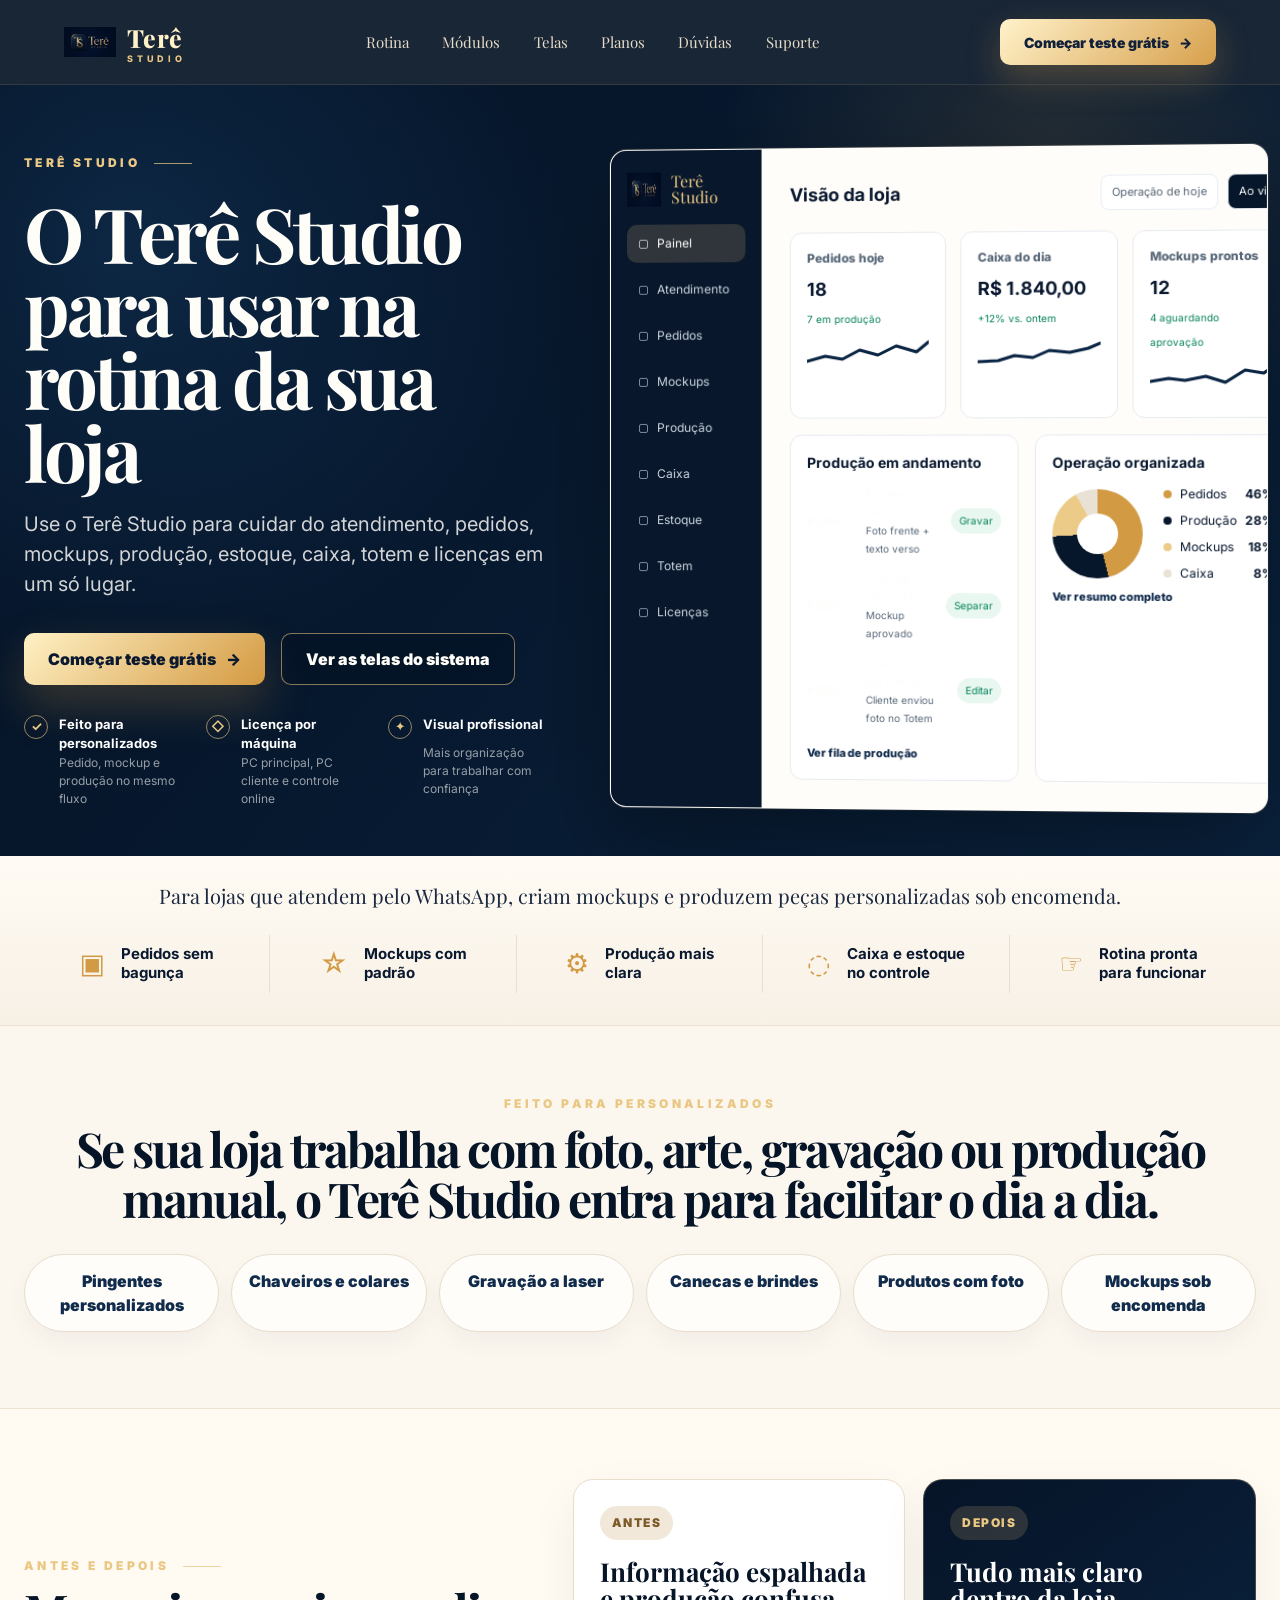
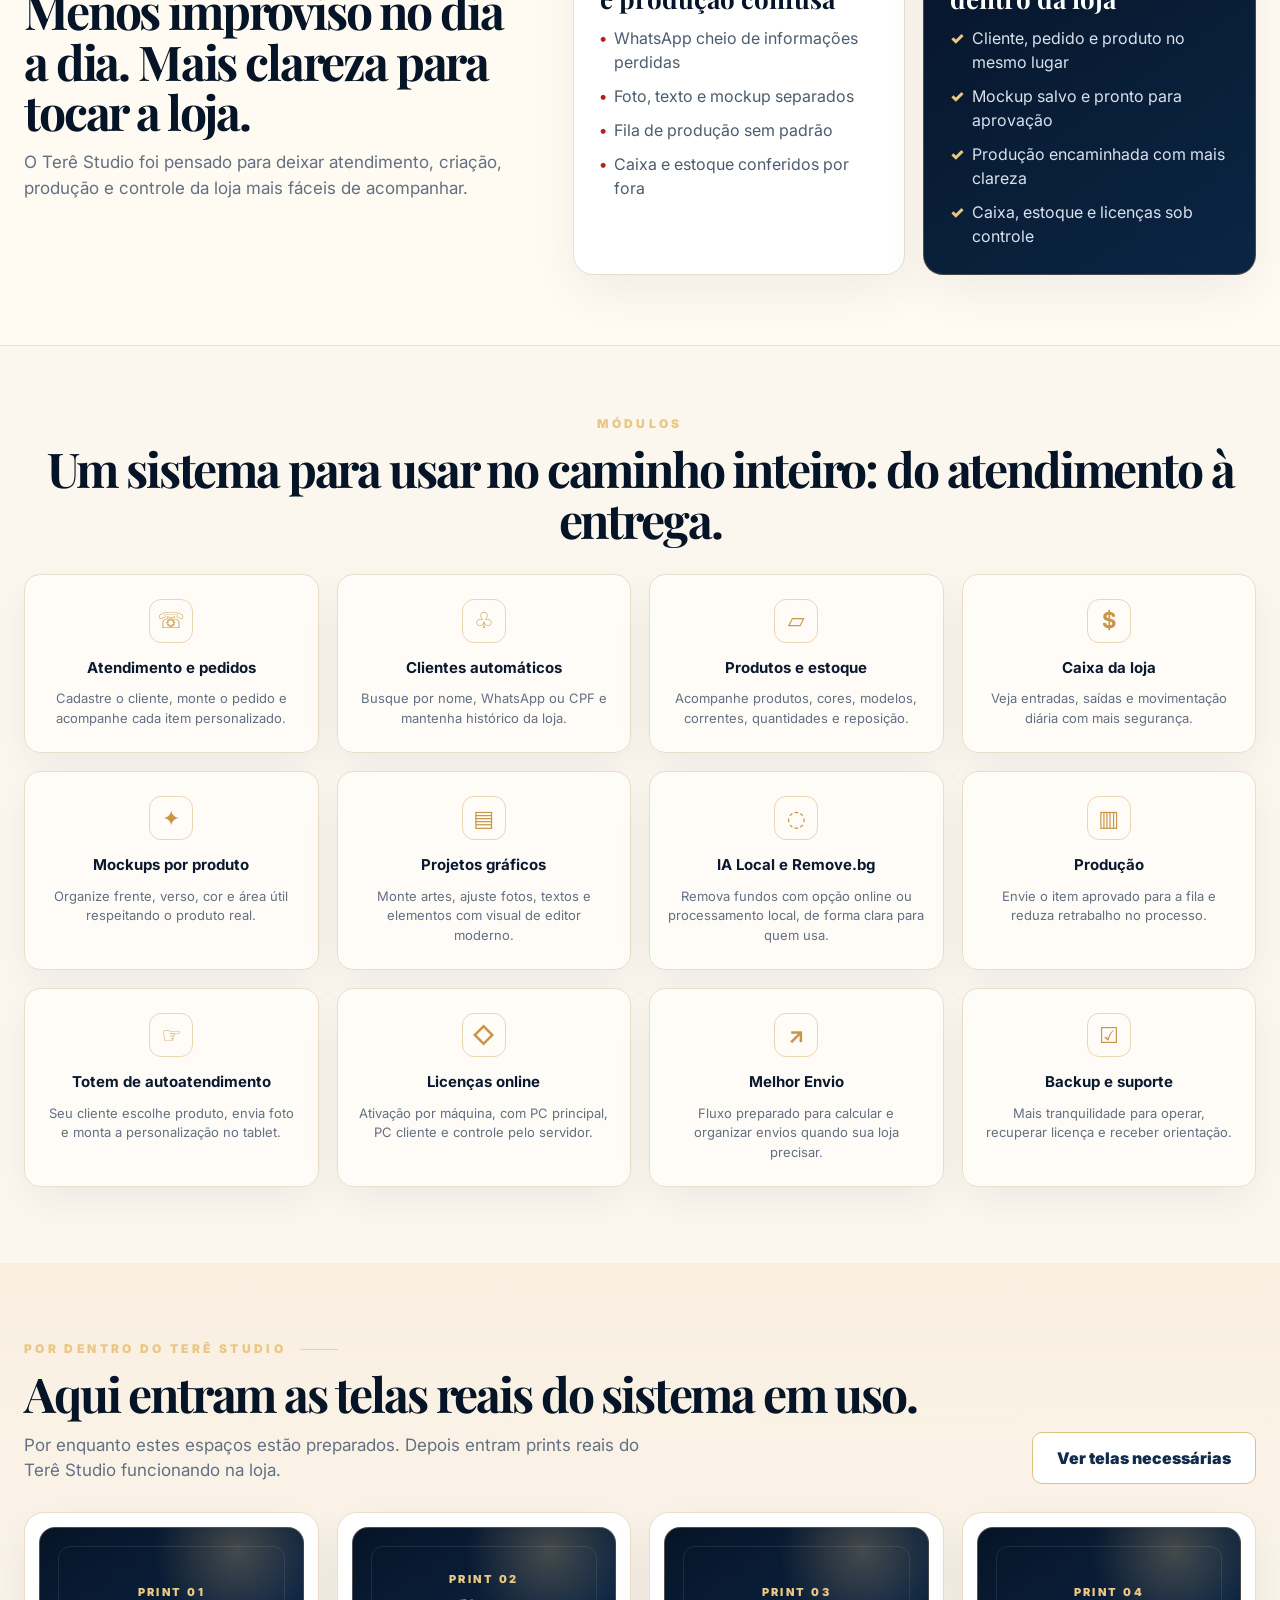
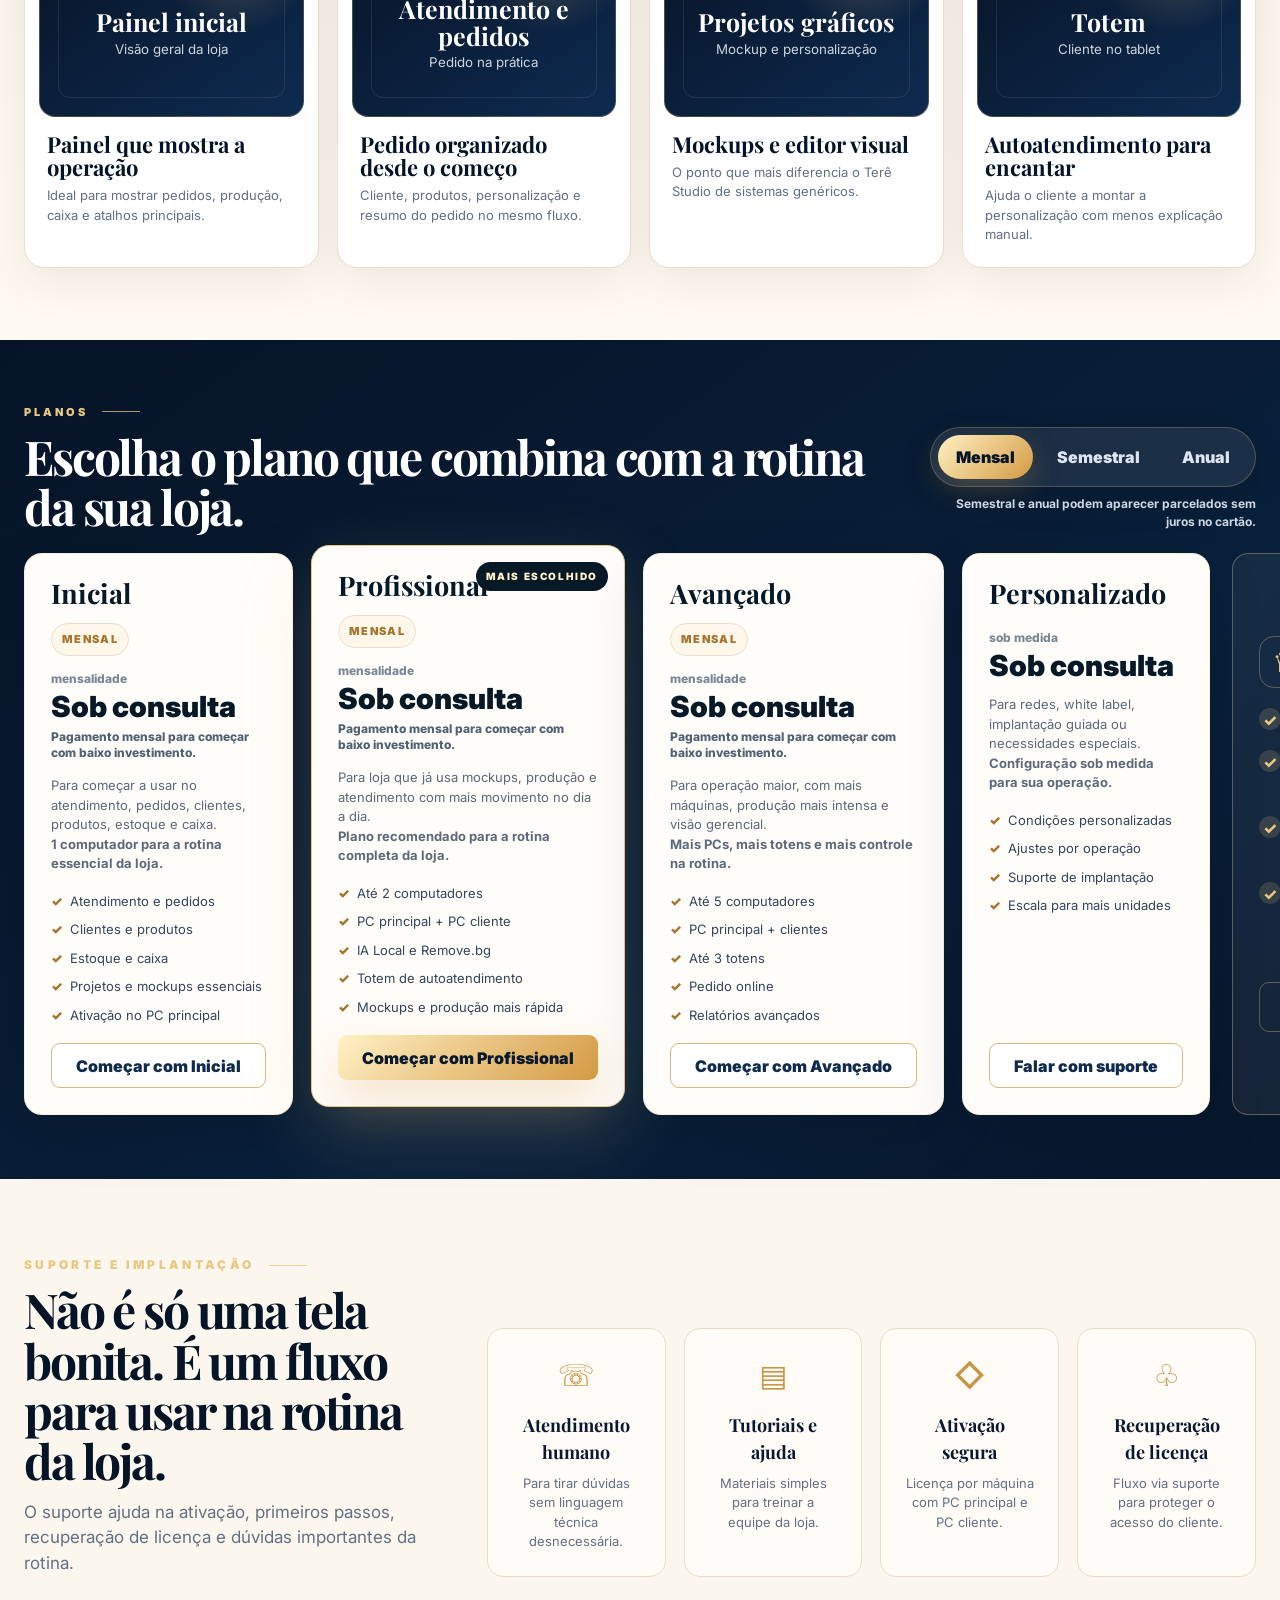
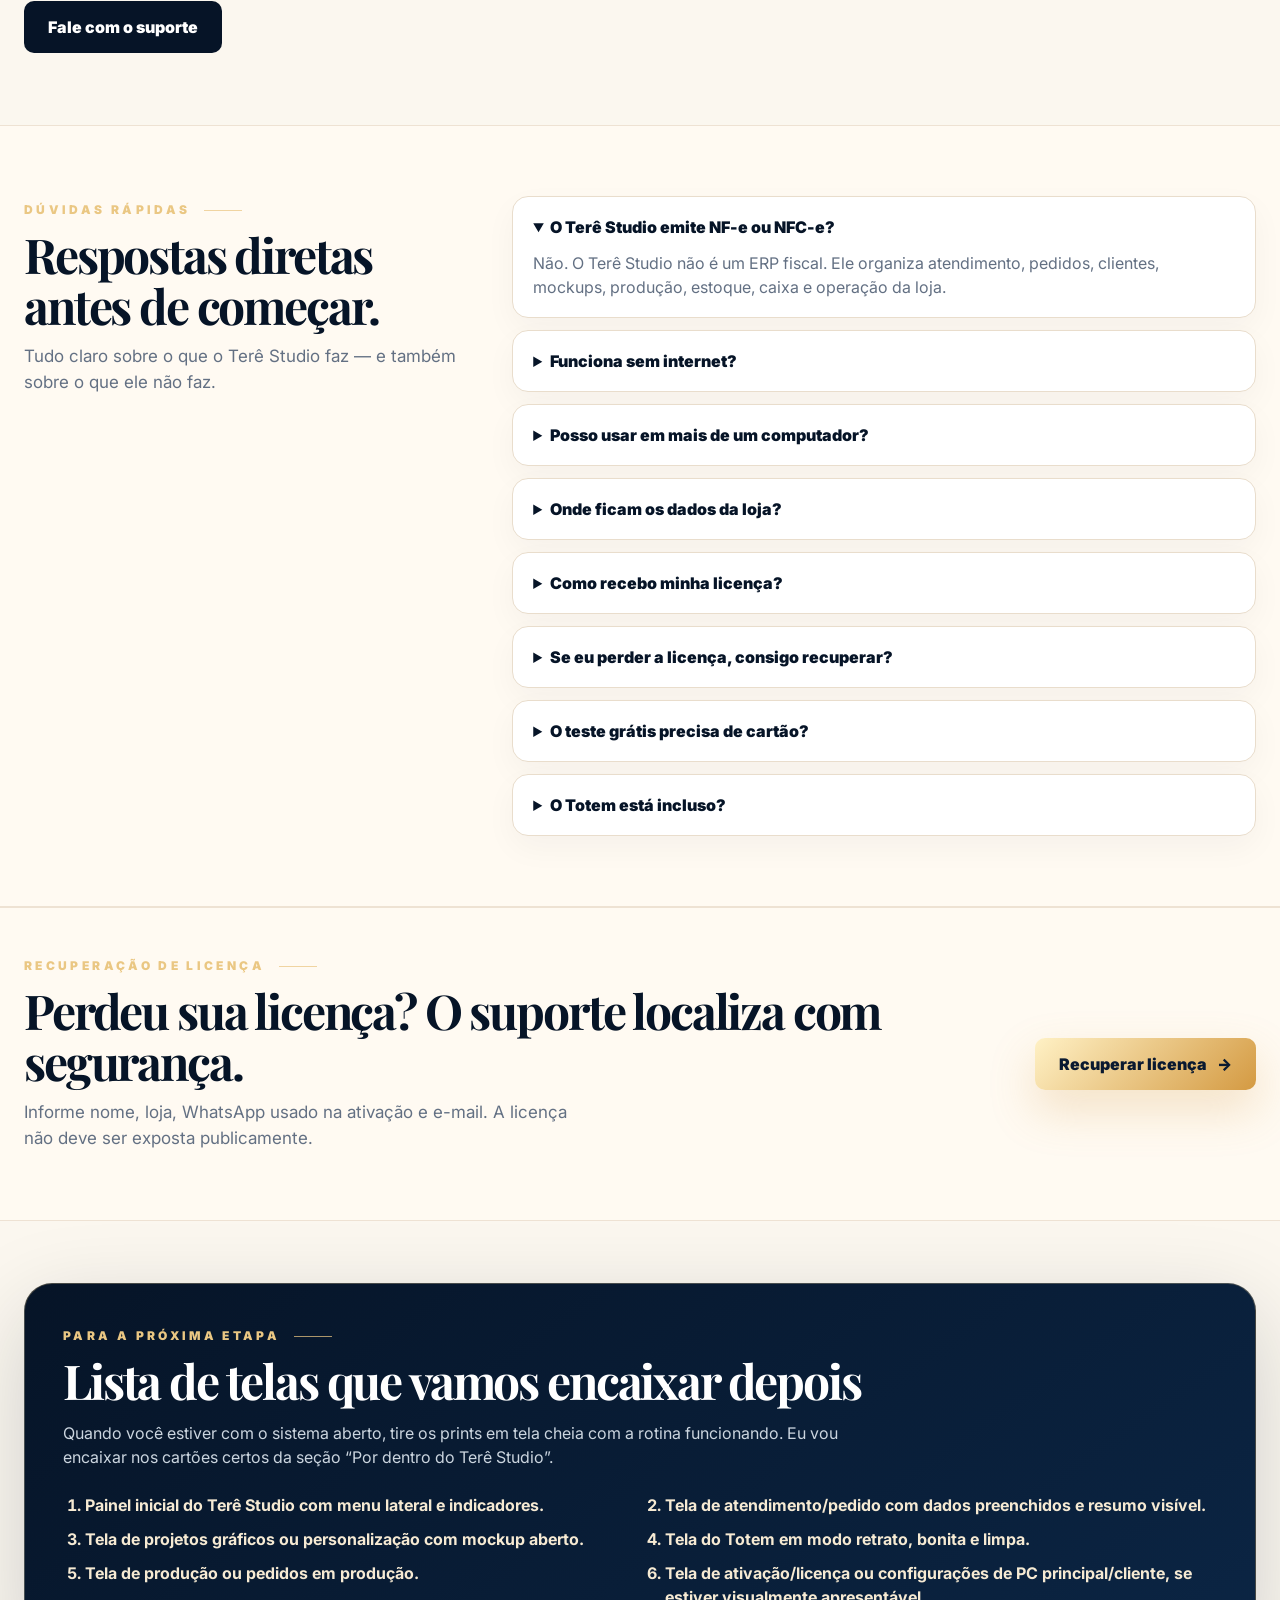
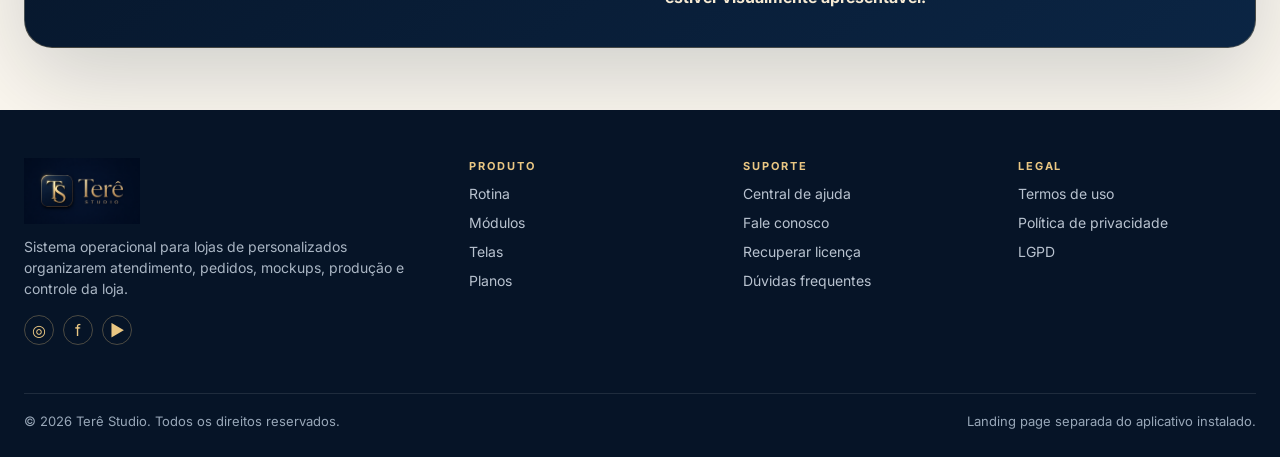
==== index.html @ 7fce5056 "a" ====
<!doctype html>
<html lang="pt-BR">
<head>
  <meta charset="utf-8" />
  <meta name="viewport" content="width=device-width, initial-scale=1" />
  <title>Terê Studio · Sistema para usar na rotina da sua loja de personalizados</title>
  <meta name="description" content="Use o Terê Studio para organizar atendimento, pedidos, clientes, mockups, produção, estoque, caixa, totem e licenças na sua loja de personalizados." />
  <meta property="og:title" content="Terê Studio · Sistema para lojas de personalizados" />
  <meta property="og:description" content="Uma rotina mais organizada para sua loja de personalizados: atendimento, pedidos, mockups, produção, caixa, estoque, totem e licenças online." />
  <meta property="og:type" content="website" />
  <meta property="og:image" content="assets/img/tere-studio-logo.png" />
  <meta name="theme-color" content="#061427" />
  <link rel="preconnect" href="https://fonts.googleapis.com">
  <link rel="preconnect" href="https://fonts.gstatic.com" crossorigin>
  <link href="https://fonts.googleapis.com/css2?family=Inter:wght@400;500;600;700;800;900&family=Playfair+Display:ital,wght@0,600;0,700;0,800;1,600;1,700&display=swap" rel="stylesheet">
  <link rel="stylesheet" href="assets/css/styles.css" />
</head>
<body>
  <header class="site-header" id="topo">
    <a class="brand" href="#topo" aria-label="Terê Studio">
      <img src="assets/img/tere-studio-logo.png" alt="Terê Studio" />
      <span>Terê <small>Studio</small></span>
    </a>
    <button class="menu-toggle" type="button" aria-label="Abrir menu" aria-expanded="false">☰</button>
    <nav class="nav" aria-label="Navegação principal">
      <a href="#beneficios">Rotina</a>
      <a href="#modulos">Módulos</a>
      <a href="#por-dentro">Telas</a>
      <a href="#planos">Planos</a>
      <a href="#faq">Dúvidas</a>
      <a href="#suporte">Suporte</a>
    </nav>
    <a class="header-cta" href="#planos"><span data-config="primaryCta">Começar teste grátis</span> <span>→</span></a>
  </header>

  <main>
    <section class="hero">
      <div class="section-shell hero-grid">
        <div class="hero-copy">
          <span class="eyebrow">Terê Studio</span>
          <h1><span data-config="headline">O Terê Studio para usar na rotina da sua loja</span></h1>
          <p data-config="subheadline">Use o Terê Studio para cuidar do atendimento, pedidos, mockups, produção, estoque, caixa, totem e licenças em um só lugar.</p>
          <div class="hero-actions">
            <a class="btn btn-gold" href="#planos"><span data-config="primaryCta">Começar teste grátis</span> <span>→</span></a>
            <a class="btn btn-outline" href="#por-dentro" data-config="secondaryCta">Ver as telas do sistema</a>
          </div>
          <div class="hero-trust">
            <span><b>✓</b><strong>Feito para personalizados</strong><small>Pedido, mockup e produção no mesmo fluxo</small></span>
            <span><b>◇</b><strong>Licença por máquina</strong><small>PC principal, PC cliente e controle online</small></span>
            <span><b>✦</b><strong>Visual profissional</strong><small>Mais organização para trabalhar com confiança</small></span>
          </div>
        </div>

        <div class="dashboard-card" aria-label="Prévia visual do Terê Studio">
          <aside class="dash-sidebar">
            <div class="dash-logo"><img src="assets/img/tere-studio-logo.png" alt="" /><span>Terê<br>Studio</span></div>
            <a class="active">Painel</a>
            <a>Atendimento</a>
            <a>Pedidos</a>
            <a>Mockups</a>
            <a>Produção</a>
            <a>Caixa</a>
            <a>Estoque</a>
            <a>Totem</a>
            <a>Licenças</a>
          </aside>
          <div class="dash-main">
            <div class="dash-top">
              <strong>Visão da loja</strong>
              <div><span>Operação de hoje</span><button>Ao vivo</button></div>
            </div>
            <div class="kpi-grid">
              <article><small>Pedidos hoje</small><b>18</b><span>7 em produção</span><svg viewBox="0 0 120 32"><polyline points="0,24 18,19 35,22 52,13 70,18 88,9 108,15 120,5"/></svg></article>
              <article><small>Caixa do dia</small><b>R$ 1.840,00</b><span>+12% vs. ontem</span><svg viewBox="0 0 120 32"><polyline points="0,25 20,24 36,19 54,21 70,14 90,16 108,12 120,7"/></svg></article>
              <article><small>Mockups prontos</small><b>12</b><span>4 aguardando aprovação</span><svg viewBox="0 0 120 32"><polyline points="0,21 18,18 34,20 54,16 73,22 92,10 110,13 120,6"/></svg></article>
            </div>
            <div class="dash-bottom">
              <article class="agenda-card">
                <h3>Produção em andamento</h3>
                <p><strong>#284</strong><span>Pingente redondo<br><small>Foto frente + texto verso</small></span><em>Gravar</em></p>
                <p><strong>#285</strong><span>Chaveiro retangular<br><small>Mockup aprovado</small></span><em>Separar</em></p>
                <p><strong>#286</strong><span>Colar personalizado<br><small>Cliente enviou foto no Totem</small></span><em>Editar</em></p>
                <a>Ver fila de produção</a>
              </article>
              <article class="finance-card">
                <h3>Operação organizada</h3>
                <div class="donut-wrap">
                  <div class="donut"></div>
                  <ul>
                    <li><i></i>Pedidos <b>46%</b></li>
                    <li><i></i>Produção <b>28%</b></li>
                    <li><i></i>Mockups <b>18%</b></li>
                    <li><i></i>Caixa <b>8%</b></li>
                  </ul>
                </div>
                <a>Ver resumo completo</a>
              </article>
            </div>
          </div>
        </div>
      </div>
    </section>

    <section id="beneficios" class="trust-strip">
      <div class="section-shell">
        <p>Para lojas que atendem pelo WhatsApp, criam mockups e produzem peças personalizadas sob encomenda.</p>
        <div class="trust-icons">
          <span>▣ <strong>Pedidos sem<br>bagunça</strong></span>
          <span>☆ <strong>Mockups com<br>padrão</strong></span>
          <span>⚙ <strong>Produção mais<br>clara</strong></span>
          <span>◌ <strong>Caixa e estoque<br>no controle</strong></span>
          <span>☞ <strong>Rotina pronta<br>para funcionar</strong></span>
        </div>
      </div>
    </section>

    <section class="section-shell who-section">
      <div class="section-title center">
        <span class="eyebrow">Feito para personalizados</span>
        <h2>Se sua loja trabalha com foto, arte, gravação ou produção manual, o Terê Studio entra para facilitar o dia a dia.</h2>
      </div>
      <div class="who-grid">
        <article>Pingentes personalizados</article>
        <article>Chaveiros e colares</article>
        <article>Gravação a laser</article>
        <article>Canecas e brindes</article>
        <article>Produtos com foto</article>
        <article>Mockups sob encomenda</article>
      </div>
    </section>

    <section class="before-after">
      <div class="section-shell before-after-grid">
        <div class="section-title">
          <span class="eyebrow">Antes e depois</span>
          <h2>Menos improviso no dia a dia. Mais clareza para tocar a loja.</h2>
          <p>O Terê Studio foi pensado para deixar atendimento, criação, produção e controle da loja mais fáceis de acompanhar.</p>
        </div>
        <div class="compare-cards">
          <article>
            <span>Antes</span>
            <h3>Informação espalhada e produção confusa</h3>
            <ul>
              <li>WhatsApp cheio de informações perdidas</li>
              <li>Foto, texto e mockup separados</li>
              <li>Fila de produção sem padrão</li>
              <li>Caixa e estoque conferidos por fora</li>
            </ul>
          </article>
          <article class="after-card">
            <span>Depois</span>
            <h3>Tudo mais claro dentro da loja</h3>
            <ul>
              <li>Cliente, pedido e produto no mesmo lugar</li>
              <li>Mockup salvo e pronto para aprovação</li>
              <li>Produção encaminhada com mais clareza</li>
              <li>Caixa, estoque e licenças sob controle</li>
            </ul>
          </article>
        </div>
      </div>
    </section>

    <section id="modulos" class="section-shell modules-section">
      <div class="section-title center">
        <span class="eyebrow">Módulos</span>
        <h2>Um sistema para usar no caminho inteiro: do atendimento à entrega.</h2>
      </div>
      <div class="module-grid premium-grid">
        <article><b>☏</b><h3>Atendimento e pedidos</h3><p>Cadastre o cliente, monte o pedido e acompanhe cada item personalizado.</p></article>
        <article><b>♧</b><h3>Clientes automáticos</h3><p>Busque por nome, WhatsApp ou CPF e mantenha histórico da loja.</p></article>
        <article><b>▱</b><h3>Produtos e estoque</h3><p>Acompanhe produtos, cores, modelos, correntes, quantidades e reposição.</p></article>
        <article><b>$</b><h3>Caixa da loja</h3><p>Veja entradas, saídas e movimentação diária com mais segurança.</p></article>
        <article><b>✦</b><h3>Mockups por produto</h3><p>Organize frente, verso, cor e área útil respeitando o produto real.</p></article>
        <article><b>▤</b><h3>Projetos gráficos</h3><p>Monte artes, ajuste fotos, textos e elementos com visual de editor moderno.</p></article>
        <article><b>◌</b><h3>IA Local e Remove.bg</h3><p>Remova fundos com opção online ou processamento local, de forma clara para quem usa.</p></article>
        <article><b>▥</b><h3>Produção</h3><p>Envie o item aprovado para a fila e reduza retrabalho no processo.</p></article>
        <article><b>☞</b><h3>Totem de autoatendimento</h3><p>Seu cliente escolhe produto, envia foto e monta a personalização no tablet.</p></article>
        <article><b>◇</b><h3>Licenças online</h3><p>Ativação por máquina, com PC principal, PC cliente e controle pelo servidor.</p></article>
        <article><b>↗</b><h3>Melhor Envio</h3><p>Fluxo preparado para calcular e organizar envios quando sua loja precisar.</p></article>
        <article><b>☑</b><h3>Backup e suporte</h3><p>Mais tranquilidade para operar, recuperar licença e receber orientação.</p></article>
      </div>
    </section>

    <section id="por-dentro" class="inside-section">
      <div class="section-shell">
        <div class="inside-head">
          <div class="section-title">
            <span class="eyebrow">Por dentro do Terê Studio</span>
            <h2>Aqui entram as telas reais do sistema em uso.</h2>
            <p>Por enquanto estes espaços estão preparados. Depois entram prints reais do Terê Studio funcionando na loja.</p>
          </div>
          <a class="btn btn-outline dark" href="#lista-prints">Ver telas necessárias</a>
        </div>
        <div class="screen-grid">
          <article class="screen-card" data-screen-slot="painel">
            <div class="screen-placeholder"><span>Print 01</span><strong>Painel inicial</strong><small>Visão geral da loja</small></div>
            <h3>Painel que mostra a operação</h3>
            <p>Ideal para mostrar pedidos, produção, caixa e atalhos principais.</p>
          </article>
          <article class="screen-card" data-screen-slot="pedidos">
            <div class="screen-placeholder"><span>Print 02</span><strong>Atendimento e pedidos</strong><small>Pedido na prática</small></div>
            <h3>Pedido organizado desde o começo</h3>
            <p>Cliente, produtos, personalização e resumo do pedido no mesmo fluxo.</p>
          </article>
          <article class="screen-card" data-screen-slot="projetos">
            <div class="screen-placeholder"><span>Print 03</span><strong>Projetos gráficos</strong><small>Mockup e personalização</small></div>
            <h3>Mockups e editor visual</h3>
            <p>O ponto que mais diferencia o Terê Studio de sistemas genéricos.</p>
          </article>
          <article class="screen-card" data-screen-slot="totem">
            <div class="screen-placeholder"><span>Print 04</span><strong>Totem</strong><small>Cliente no tablet</small></div>
            <h3>Autoatendimento para encantar</h3>
            <p>Ajuda o cliente a montar a personalização com menos explicação manual.</p>
          </article>
        </div>
      </div>
    </section>

    <section id="planos" class="plans-band">
      <div class="section-shell">
        <div class="plans-head">
          <div>
            <span class="eyebrow">Planos</span>
            <h2>Escolha o plano que combina com a rotina da sua loja.</h2>
          </div>
          <div class="billing-toggle-wrap">
            <div class="billing-toggle" role="tablist" aria-label="Escolha o período do plano">
              <button class="is-active" type="button" data-cycle-toggle="mensal" aria-selected="true">Mensal</button>
              <button type="button" data-cycle-toggle="semestral" aria-selected="false">Semestral</button>
              <button type="button" data-cycle-toggle="anual" aria-selected="false">Anual</button>
            </div>
            <small>Semestral e anual podem aparecer parcelados sem juros no cartão.</small>
          </div>
        </div>
        <div class="plans-layout">
          <div id="plansGrid" class="plans-grid" aria-live="polite"></div>
          <aside class="plan-assurance">
            <div class="crown">♛</div>
            <ul>
              <li>Pagamento seguro</li>
              <li>Ativação da licença pelo servidor</li>
              <li>Planos editáveis fora do instalador</li>
              <li>Suporte humano para começar a usar do jeito certo</li>
            </ul>
            <a class="assurance-link" href="recuperar-licenca.html">Recuperar licença</a>
          </aside>
        </div>
      </div>
    </section>

    <section id="checkout" class="section-shell checkout-section" hidden>
      <div class="checkout-premium">
        <aside class="checkout-summary-card">
          <span class="eyebrow">Resumo do plano</span>
          <h2 id="checkoutSummaryTitle">Plano selecionado</h2>
          <p id="checkoutSummaryText">Confira o plano antes de seguir para a ativação.</p>
          <div class="checkout-total-box">
            <small>Plano selecionado</small>
            <strong id="checkoutSummaryPrice">—</strong>
            <span id="checkoutSummaryCycle">—</span>
          </div>
          <div id="checkoutSummaryFeatures" class="checkout-feature-list"></div>
          <div class="checkout-seal-row">
            <span>Pagamento seguro</span>
            <strong>Mercado Pago</strong>
          </div>
          <p class="checkout-note">Depois da confirmação, você volta para a página de ativação e a licença aparece somente uma vez.</p>
        </aside>

        <form id="checkoutForm" class="checkout-form checkout-inline-form">
          <input type="hidden" name="planId" />
          <input type="hidden" name="cycleId" />
          <div class="checkout-form-head">
            <span class="eyebrow">Dados para ativação</span>
            <h2>Ativar plano</h2>
            <p id="checkoutPlanInfo">Preencha os dados para preparar a ativação com segurança.</p>
          </div>
          <div class="form-grid two">
            <label>Nome do responsável<input name="nome" required minlength="3" autocomplete="name" placeholder="Ex.: Denis Araújo" /></label>
            <label>Nome da loja<input name="loja" required minlength="2" autocomplete="organization" placeholder="Ex.: Terê Personalizados" /></label>
          </div>
          <div class="form-grid two">
            <label>WhatsApp com DDD<input name="whatsapp" required inputmode="tel" autocomplete="tel" placeholder="Ex.: 35 99999-9999" /></label>
            <label>E-mail<input name="email" required type="email" autocomplete="email" placeholder="Ex.: contato@sualoja.com" /></label>
          </div>
          <label>CPF opcional<input name="cpf" inputmode="numeric" autocomplete="off" placeholder="Opcional" /></label>
          <button class="btn btn-gold full" type="submit">Continuar com segurança</button>
          <p class="form-message" id="checkoutMessage"></p>
        </form>
      </div>
    </section>

    <section id="suporte" class="section-shell testimonial-band">
      <div class="testimonial-copy">
        <span class="eyebrow">Suporte e implantação</span>
        <h2>Não é só uma tela bonita. É um fluxo para usar na rotina da loja.</h2>
        <p>O suporte ajuda na ativação, primeiros passos, recuperação de licença e dúvidas importantes da rotina.</p>
        <a class="btn btn-navy" data-support-link href="#">Fale com o suporte</a>
      </div>
      <div class="support-cards">
        <article><b>☏</b><h3>Atendimento humano</h3><p>Para tirar dúvidas sem linguagem técnica desnecessária.</p></article>
        <article><b>▤</b><h3>Tutoriais e ajuda</h3><p>Materiais simples para treinar a equipe da loja.</p></article>
        <article><b>◇</b><h3>Ativação segura</h3><p>Licença por máquina com PC principal e PC cliente.</p></article>
        <article><b>♧</b><h3>Recuperação de licença</h3><p>Fluxo via suporte para proteger o acesso do cliente.</p></article>
      </div>
    </section>

    <section id="faq" class="faq-section">
      <div class="section-shell faq-grid">
        <div class="section-title">
          <span class="eyebrow">Dúvidas rápidas</span>
          <h2>Respostas diretas antes de começar.</h2>
          <p>Tudo claro sobre o que o Terê Studio faz — e também sobre o que ele não faz.</p>
        </div>
        <div class="faq-list">
          <details open><summary>O Terê Studio emite NF-e ou NFC-e?</summary><p>Não. O Terê Studio não é um ERP fiscal. Ele organiza atendimento, pedidos, clientes, mockups, produção, estoque, caixa e operação da loja.</p></details>
          <details><summary>Funciona sem internet?</summary><p>O sistema instalado foi pensado para continuar operando localmente quando possível. A internet é importante para ativação, validação de licença, pagamento e serviços online.</p></details>
          <details><summary>Posso usar em mais de um computador?</summary><p>Sim, conforme o plano escolhido. O primeiro computador ativado vira o PC principal. PCs clientes precisam respeitar o limite do plano e o vínculo com o PC principal.</p></details>
          <details><summary>Onde ficam os dados da loja?</summary><p>O app instalado não depende da landing page. A operação da loja fica no ambiente do sistema instalado, e a landing serve para apresentar planos, suporte, pagamento e ativação.</p></details>
          <details><summary>Como recebo minha licença?</summary><p>Depois da confirmação, a página de ativação exibe a licença uma única vez por segurança. Guarde o código em local seguro.</p></details>
          <details><summary>Se eu perder a licença, consigo recuperar?</summary><p>Sim. A recuperação é feita pelo suporte oficial, conferindo dados da ativação para proteger o acesso.</p></details>
          <details><summary>O teste grátis precisa de cartão?</summary><p>Essa regra pode ser ajustada conforme a estratégia do Terê Studio. A página já deixa o fluxo preparado para teste grátis, plano ativo e suporte.</p></details>
          <details><summary>O Totem está incluso?</summary><p>O Totem entra conforme o plano e a versão liberada. Ele foi pensado para atendimento em tablet, com fluxo simples para o cliente final.</p></details>
        </div>
      </div>
    </section>

    <section class="license-recovery">
      <div class="section-shell recovery-grid">
        <div>
          <span class="eyebrow">Recuperação de licença</span>
          <h2>Perdeu sua licença? O suporte localiza com segurança.</h2>
          <p>Informe nome, loja, WhatsApp usado na ativação e e-mail. A licença não deve ser exposta publicamente.</p>
        </div>
        <a class="btn btn-gold" href="recuperar-licenca.html">Recuperar licença <span>→</span></a>
      </div>
    </section>

    <section id="lista-prints" class="print-list-section">
      <div class="section-shell print-list-card">
        <span class="eyebrow">Para a próxima etapa</span>
        <h2>Lista de telas que vamos encaixar depois</h2>
        <p>Quando você estiver com o sistema aberto, tire os prints em tela cheia com a rotina funcionando. Eu vou encaixar nos cartões certos da seção “Por dentro do Terê Studio”.</p>
        <ol>
          <li>Painel inicial do Terê Studio com menu lateral e indicadores.</li>
          <li>Tela de atendimento/pedido com dados preenchidos e resumo visível.</li>
          <li>Tela de projetos gráficos ou personalização com mockup aberto.</li>
          <li>Tela do Totem em modo retrato, bonita e limpa.</li>
          <li>Tela de produção ou pedidos em produção.</li>
          <li>Tela de ativação/licença ou configurações de PC principal/cliente, se estiver visualmente apresentável.</li>
        </ol>
      </div>
    </section>
  </main>

  <footer class="site-footer">
    <div class="section-shell footer-grid clean-footer">
      <div class="footer-brand">
        <img src="assets/img/tere-studio-logo.png" alt="Terê Studio" />
        <p>Sistema operacional para lojas de personalizados organizarem atendimento, pedidos, mockups, produção e controle da loja.</p>
        <div class="social-row"><span>◎</span><span>f</span><span>▶</span></div>
      </div>
      <nav>
        <strong>Produto</strong>
        <a href="#beneficios">Rotina</a>
        <a href="#modulos">Módulos</a>
        <a href="#por-dentro">Telas</a>
        <a href="#planos">Planos</a>
      </nav>
      <nav>
        <strong>Suporte</strong>
        <a href="ajuda.html">Central de ajuda</a>
        <a data-support-link href="#">Fale conosco</a>
        <a href="recuperar-licenca.html">Recuperar licença</a>
        <a href="#faq">Dúvidas frequentes</a>
      </nav>
      <nav>
        <strong>Legal</strong>
        <a href="termos.html">Termos de uso</a>
        <a href="privacidade.html">Política de privacidade</a>
        <a href="privacidade.html#lgpd">LGPD</a>
      </nav>
    </div>
    <div class="footer-bottom section-shell">
      <span>© 2026 Terê Studio. Todos os direitos reservados.</span>
      <span>Landing page separada do aplicativo instalado.</span>
    </div>
  </footer>

  <script src="assets/js/main.js" type="module"></script>
</body>
</html>
---- assets/css/styles.css ----
:root{
  --navy:#061427;
  --navy-2:#071b33;
  --navy-3:#0c2a4d;
  --paper:#fbf7ef;
  --paper-2:#f4ecdf;
  --white:#fffdfa;
  --ink:#071827;
  --muted:#637083;
  --gold:#c89646;
  --gold-2:#eac783;
  --gold-3:#fff1c8;
  --line:#e9ddcc;
  --line-dark:rgba(234,199,131,.24);
  --ok:#07835d;
  --danger:#b42318;
  --shadow:0 28px 90px rgba(6,20,39,.18);
  --radius:24px;
}
*{box-sizing:border-box}
html{scroll-behavior:smooth;overflow-x:hidden}
body{margin:0;overflow-x:hidden;background:var(--paper);color:var(--ink);font-family:Inter,system-ui,-apple-system,BlinkMacSystemFont,"Segoe UI",sans-serif;line-height:1.5;-webkit-font-smoothing:antialiased;text-rendering:optimizeLegibility}
a{color:inherit;text-decoration:none}
img{max-width:100%;display:block}
button,input{font:inherit}.section-shell{width:min(1240px,calc(100% - 48px));margin-inline:auto}.site-header{position:sticky;top:0;z-index:30;display:grid;grid-template-columns:auto 1fr auto;align-items:center;gap:28px;padding:16px clamp(22px,5vw,72px);background:rgba(6,20,39,.92);border-bottom:1px solid rgba(234,199,131,.12);backdrop-filter:blur(22px)}
.brand{display:flex;align-items:center;gap:11px;color:var(--gold-3);font-family:"Playfair Display",Georgia,serif;font-weight:800;font-size:25px;letter-spacing:.01em}.brand img{width:52px;height:52px;object-fit:contain}.brand small{display:block;color:var(--gold-2);font-family:Inter,sans-serif;font-size:9px;text-transform:uppercase;letter-spacing:.42em;margin-top:-5px}.nav{display:flex;justify-content:center;align-items:center;gap:clamp(16px,2.6vw,34px);color:#f6ead3;font-family:"Playfair Display",Georgia,serif;font-size:15px}.nav a{opacity:.92;transition:.18s ease}.nav a:hover{color:var(--gold-2);opacity:1}.header-cta{justify-self:end;display:inline-flex;align-items:center;gap:10px;min-height:46px;padding:0 24px;border-radius:10px;background:linear-gradient(135deg,#fff2ca,#d7a04c);color:#11213a;font-weight:900;font-size:14px;box-shadow:0 14px 34px rgba(216,160,76,.28)}.menu-toggle{display:none;background:transparent;border:1px solid rgba(234,199,131,.24);color:white;border-radius:10px;width:44px;height:40px}
.hero{background:radial-gradient(circle at 82% 10%,rgba(210,157,72,.14),transparent 26%),radial-gradient(circle at 10% 20%,rgba(27,75,122,.34),transparent 34%),linear-gradient(130deg,#051224 0%,#071a31 55%,#09213d 100%);color:white;position:relative;overflow:hidden}.hero:before{content:"";position:absolute;inset:0;background:linear-gradient(115deg,rgba(255,255,255,.035) 0 1px,transparent 1px 18px);opacity:.36;pointer-events:none}.hero-grid{position:relative;z-index:1;display:grid;grid-template-columns:minmax(0,.9fr) minmax(500px,1.1fr);gap:58px;align-items:center;min-height:690px;padding:64px 0 48px}.eyebrow{display:inline-flex;align-items:center;gap:14px;color:var(--gold-2);font-size:12px;font-weight:900;letter-spacing:.28em;text-transform:uppercase}.eyebrow:after{content:"";width:38px;height:1px;background:currentColor;opacity:.72}.hero h1,.section-title h2,.plans-head h2,.testimonial-copy h2,.recovery-grid h2,.success-card h1,.print-list-card h2{font-family:"Playfair Display",Georgia,serif;letter-spacing:-.045em}.hero h1{margin:24px 0 20px;font-size:clamp(44px,6vw,76px);line-height:.96;color:#fffdf8;max-width:650px}.hero p{font-size:20px;max-width:560px;color:rgba(255,253,250,.82);margin:0}.hero-actions{display:flex;gap:16px;flex-wrap:wrap;margin-top:34px}.btn{border:0;display:inline-flex;align-items:center;justify-content:center;gap:10px;min-height:52px;padding:0 24px;border-radius:10px;font-weight:900;cursor:pointer;transition:.18s ease;white-space:nowrap}.btn:hover{transform:translateY(-1px)}.btn-gold,.btn-primary{background:linear-gradient(135deg,#fff1c5,#d49a42);color:#0a1930;box-shadow:0 20px 45px rgba(211,154,66,.25)}.btn-outline,.btn-secondary{border:1px solid rgba(234,199,131,.56);background:rgba(3,14,26,.32);color:#fffdf8}.success-card .btn-secondary{background:#fff;color:#102b4c;border:1px solid #d5b985}.btn-outline.dark{color:#102b4c;background:#fff;border-color:#dfc184}.btn-navy{background:var(--navy);color:white}.btn.full{width:100%}.hero-trust{display:grid;grid-template-columns:repeat(3,minmax(0,1fr));gap:18px;margin-top:30px;max-width:680px}.hero-trust span{display:grid;grid-template-columns:26px 1fr;column-gap:9px;align-items:start;color:#fff}.hero-trust b{grid-row:1/3;display:grid;place-items:center;width:24px;height:24px;border-radius:50%;border:1px solid rgba(234,199,131,.62);color:var(--gold-2);font-size:13px}.hero-trust strong{font-size:13px}.hero-trust small{color:rgba(255,255,255,.58);font-size:12px}
.dashboard-card{display:grid;grid-template-columns:150px 1fr;background:#fffdf9;border:1px solid rgba(255,255,255,.3);border-radius:16px;box-shadow:0 32px 90px rgba(0,0,0,.34),0 0 0 1px rgba(234,199,131,.10);min-height:430px;overflow:hidden;transform:perspective(1200px) rotateY(-2deg);transform-origin:left center}.dash-sidebar{background:#08172b;color:#c9d3df;padding:22px 16px;display:grid;gap:8px;align-content:start}.dash-logo{display:flex;align-items:center;gap:10px;margin-bottom:10px;color:var(--gold-2);font-family:"Playfair Display",Georgia,serif;line-height:1}.dash-logo img{width:34px;height:34px}.dash-sidebar a{display:flex;align-items:center;gap:9px;border-radius:10px;padding:10px 12px;font-size:12px;color:#cbd5df}.dash-sidebar a:before{content:"";width:7px;height:7px;border:1px solid currentColor;border-radius:2px;opacity:.6}.dash-sidebar a.active{background:rgba(234,199,131,.17);color:#fff}.dash-main{padding:28px;background:#fffdf9;color:#0a1930}.dash-top{display:flex;justify-content:space-between;align-items:center;margin-bottom:20px}.dash-top strong{font-size:18px}.dash-top div{display:flex;gap:9px;align-items:center}.dash-top span,.dash-top button{border:1px solid #e8edf3;border-radius:8px;padding:8px 10px;background:#fff;font-size:11px;color:#586575}.dash-top button{background:#07172b;color:white}.kpi-grid{display:grid;grid-template-columns:repeat(3,1fr);gap:14px}.kpi-grid article{border:1px solid #e7ebef;border-radius:12px;padding:16px;background:#fff}.kpi-grid small{display:block;color:#596879;font-weight:800;font-size:12px}.kpi-grid b{display:block;font-size:18px;margin:8px 0 2px}.kpi-grid span{font-size:10px;color:#07835d}.kpi-grid svg{width:100%;height:36px;margin-top:6px}.kpi-grid polyline{fill:none;stroke:#0a2443;stroke-width:3;stroke-linecap:round;stroke-linejoin:round}.dash-bottom{display:grid;grid-template-columns:1.25fr 1fr;gap:16px;margin-top:16px}.dash-bottom article{border:1px solid #e7ebef;border-radius:12px;padding:16px;background:#fff}.dash-bottom h3{margin:0 0 12px;font-size:14px}.agenda-card p{display:grid;grid-template-columns:48px 1fr auto;align-items:center;gap:10px;margin:0 0 12px;font-size:12px}.agenda-card small{color:#596879}.agenda-card em{font-style:normal;color:#07835d;background:#e8f7ef;border-radius:999px;padding:5px 8px;font-size:10px}.dash-bottom a{font-size:11px;font-weight:800;color:#102b4c}.donut-wrap{display:grid;grid-template-columns:92px 1fr;gap:16px;align-items:center}.donut{width:88px;height:88px;border-radius:50%;background:conic-gradient(#d29a42 0 46%,#07172b 46% 74%,#eccb89 74% 92%,#e9e1d4 92% 100%);position:relative}.donut:after{content:"";position:absolute;inset:24px;border-radius:50%;background:#fff}.finance-card ul{list-style:none;padding:0;margin:0;display:grid;gap:8px;font-size:12px}.finance-card li{display:flex;align-items:center;gap:8px}.finance-card i{width:8px;height:8px;border-radius:50%;background:#d29a42}.finance-card li:nth-child(2) i{background:#07172b}.finance-card li:nth-child(3) i{background:#eccb89}.finance-card li:nth-child(4) i{background:#e9e1d4}.finance-card b{margin-left:auto}
.trust-strip{background:linear-gradient(180deg,#fffbf4,#f7f0e5);border-bottom:1px solid #eee2d3}.trust-strip .section-shell{padding:25px 0 32px}.trust-strip p{text-align:center;margin:0 0 24px;color:#1a2940;font-family:"Playfair Display",Georgia,serif;font-size:20px}.trust-icons{display:grid;grid-template-columns:repeat(5,1fr);gap:0}.trust-icons span{display:flex;align-items:center;justify-content:center;gap:16px;min-height:58px;border-right:1px solid #eadfce;color:#d29a42;font-size:27px}.trust-icons span:last-child{border-right:0}.trust-icons strong{font-size:15px;color:#0a1930;line-height:1.25}
.who-section,.modules-section{padding:64px 0 76px}.section-title.center{text-align:center}.section-title.center .eyebrow{justify-content:center}.section-title.center .eyebrow:after{display:none}.section-title h2,.plans-head h2,.testimonial-copy h2,.recovery-grid h2,.print-list-card h2{font-size:clamp(32px,4.4vw,48px);line-height:1.05;margin:9px 0 0;color:#061427}.section-title p{font-size:17px;color:#637083;max-width:620px;margin:14px 0 0}.section-title.center p{margin-inline:auto}.who-grid{display:grid;grid-template-columns:repeat(6,1fr);gap:12px;margin-top:30px}.who-grid article{border:1px solid var(--line);background:#fffdf9;border-radius:999px;padding:14px 16px;text-align:center;font-weight:900;color:#102b4c;box-shadow:0 10px 25px rgba(6,20,39,.04)}
.before-after{background:#fffaf2;border-top:1px solid #eee2d3;border-bottom:1px solid #eee2d3}.before-after-grid{display:grid;grid-template-columns:.85fr 1.15fr;gap:44px;align-items:center;padding:70px 0}.compare-cards{display:grid;grid-template-columns:1fr 1fr;gap:18px}.compare-cards article{background:#fff;border:1px solid var(--line);border-radius:20px;padding:26px;box-shadow:0 18px 50px rgba(6,20,39,.06)}.compare-cards span{display:inline-flex;border-radius:999px;padding:8px 12px;background:#f1e8d9;color:#7b5a28;font-weight:900;font-size:12px;text-transform:uppercase;letter-spacing:.12em}.compare-cards h3{font-family:"Playfair Display",Georgia,serif;font-size:26px;line-height:1.05;color:#061427;margin:18px 0 14px}.compare-cards ul{list-style:none;margin:0;padding:0;display:grid;gap:10px;color:#4d5c6e}.compare-cards li{display:flex;gap:8px}.compare-cards li:before{content:"•";color:#b42318;font-weight:900}.after-card{background:linear-gradient(145deg,#061427,#0b2544)!important;color:white;border-color:rgba(234,199,131,.28)!important}.after-card h3{color:white}.after-card span{background:rgba(234,199,131,.16);color:var(--gold-2)}.after-card ul{color:#d8e1ed}.after-card li:before{content:"✓";color:var(--gold-2)}
.premium-grid{display:grid;grid-template-columns:repeat(4,1fr);gap:18px;margin-top:30px}.module-grid article{background:rgba(255,253,249,.9);border:1px solid var(--line);border-radius:16px;padding:24px 18px;text-align:center;box-shadow:0 14px 38px rgba(6,20,39,.05)}.module-grid b{display:inline-grid;place-items:center;width:44px;height:44px;border:1px solid rgba(200,150,70,.38);border-radius:12px;color:var(--gold);font-size:22px;margin-bottom:14px}.module-grid h3{margin:0;color:#0a1930;font-size:15px}.module-grid p{font-size:13px;color:#637083;margin:10px 0 0}.inside-section{background:linear-gradient(180deg,#f8efe1,#fffaf2);padding:72px 0}.inside-head{display:grid;grid-template-columns:1fr auto;gap:24px;align-items:end;margin-bottom:28px}.screen-grid{display:grid;grid-template-columns:repeat(4,1fr);gap:18px}.screen-card{background:#fff;border:1px solid var(--line);border-radius:20px;padding:14px;box-shadow:0 16px 45px rgba(6,20,39,.07)}.screen-placeholder{min-height:190px;border-radius:16px;background:radial-gradient(circle at 75% 12%,rgba(234,199,131,.26),transparent 32%),linear-gradient(145deg,#071427,#0d2b4f);color:white;display:grid;place-content:center;text-align:center;padding:22px;border:1px solid rgba(234,199,131,.28);position:relative;overflow:hidden}.screen-placeholder:before{content:"";position:absolute;inset:18px;border:1px solid rgba(255,255,255,.09);border-radius:12px}.screen-placeholder span{color:var(--gold-2);font-size:11px;font-weight:900;letter-spacing:.22em;text-transform:uppercase}.screen-placeholder strong{font-family:"Playfair Display",Georgia,serif;font-size:25px;line-height:1.05;margin:9px 0 4px}.screen-placeholder small{color:#cbd5df}.screen-card h3{font-family:"Playfair Display",Georgia,serif;font-size:22px;line-height:1.05;margin:16px 8px 7px;color:#061427}.screen-card p{font-size:13px;color:#637083;margin:0 8px 8px}
.plans-band{background:linear-gradient(145deg,#061427,#08203b 65%,#07172c);color:white;padding:58px 0 64px}.plans-head{display:flex;align-items:end;justify-content:space-between;gap:22px;margin-bottom:22px}.plans-head h2{color:white}.plans-head .eyebrow{font-size:11px}.cycle-preview{display:flex;align-items:center;gap:8px;background:rgba(255,255,255,.08);border:1px solid rgba(234,199,131,.22);padding:7px;border-radius:999px}.cycle-preview span{padding:8px 18px;border-radius:999px;color:#cdd7e4;font-weight:800;font-size:13px}.cycle-preview span:first-child{background:linear-gradient(135deg,#fff1c5,#d49a42);color:#061427}.plans-layout{display:grid;grid-template-columns:1fr 260px;gap:22px}.plans-grid{display:grid;grid-template-columns:repeat(4,1fr);gap:18px}.plan-card{position:relative;background:#fffdf9;color:#071827;border:1px solid rgba(234,199,131,.28);border-radius:18px;padding:26px;display:flex;flex-direction:column;min-height:520px;box-shadow:0 20px 60px rgba(0,0,0,.12)}.plan-card.featured{transform:translateY(-8px);border-color:#eac783;box-shadow:0 26px 75px rgba(234,199,131,.18)}.plan-badge{position:absolute;top:16px;right:16px;background:#071827;color:#fff1c8;border-radius:999px;padding:7px 10px;font-size:10px;font-weight:900;text-transform:uppercase;letter-spacing:.16em}.plan-card h3{font-family:"Playfair Display",Georgia,serif;font-size:27px;line-height:1;margin:0 0 8px;color:#071827}.plan-card p{margin:0;color:#5d6979;font-size:13px}.plan-price{margin:17px 0 15px;color:#071827;font-weight:900;font-size:29px;line-height:1}.plan-price small{display:block;color:#7a8797;font-size:12px;font-weight:800;margin-bottom:7px}.plan-card ul{list-style:none;margin:18px 0 18px;padding:0;display:grid;gap:9px;font-size:13px;color:#35465a}.plan-card li{display:flex;gap:8px}.plan-card li:before{content:"✓";color:#a6752f;font-weight:900}.billing-cycle-list{display:grid;gap:8px;margin:auto 0 16px}.cycle-option{display:flex;justify-content:space-between;gap:8px;align-items:center;border:1px solid #eadfce;background:#fff;border-radius:11px;padding:10px 12px;color:#102b4c;cursor:pointer;transition:.16s ease}.cycle-option:hover,.cycle-option.cycle-featured{border-color:#d49a42;background:#fff6e5}.cycle-option span{font-weight:900}.cycle-option strong{font-size:12px;color:#a6752f;text-align:right}.plan-card .btn{margin-top:auto;min-height:45px;border-radius:9px}.plan-card:not(.featured) .btn-primary,.plan-card:not(.featured) .btn-gold{background:#fff;border:1px solid #d5b985;color:#102b4c;box-shadow:none}.plans-empty{grid-column:1/-1;background:rgba(255,255,255,.08);border:1px solid rgba(234,199,131,.24);border-radius:16px;padding:26px;color:#f6ead3}.plans-empty a{color:var(--gold-2);font-weight:900}.plan-assurance{background:rgba(255,255,255,.055);border:1px solid rgba(234,199,131,.36);border-radius:16px;padding:26px;color:#fff;align-self:stretch;display:grid;align-content:center}.plan-assurance .crown{width:52px;height:52px;border-radius:15px;display:grid;place-items:center;border:1px solid rgba(234,199,131,.35);color:var(--gold-2);font-size:28px;margin-bottom:20px}.plan-assurance ul{list-style:none;margin:0;padding:0;display:grid;gap:18px}.plan-assurance li{display:grid;grid-template-columns:24px 1fr;gap:11px;color:#f6ead3;font-weight:800}.plan-assurance li:before{content:"✓";display:grid;place-items:center;width:22px;height:22px;border-radius:50%;background:rgba(234,199,131,.16);color:var(--gold-2)}.assurance-link{display:inline-flex;justify-content:center;margin-top:28px;border:1px solid rgba(234,199,131,.35);border-radius:10px;padding:12px;color:var(--gold-2);font-weight:900}
.checkout-section{padding:76px 0}.checkout-premium{display:grid;grid-template-columns:.8fr 1.2fr;background:linear-gradient(145deg,#061427,#0b2544);border:1px solid rgba(234,199,131,.28);border-radius:28px;overflow:hidden;box-shadow:var(--shadow)}.checkout-summary-card{padding:38px;color:white;background:radial-gradient(circle at 20% 10%,rgba(234,199,131,.16),transparent 36%)}.checkout-summary-card h2,.checkout-form h2{font-family:"Playfair Display",Georgia,serif;font-size:38px;line-height:1;margin:12px 0;color:white}.checkout-summary-card p{color:rgba(255,255,255,.7)}.checkout-total-box{margin:26px 0;padding:20px;border-radius:16px;background:rgba(255,255,255,.08);border:1px solid rgba(234,199,131,.24)}.checkout-total-box small{display:block;color:#aeb9c7}.checkout-total-box strong{display:block;font-size:33px;color:var(--gold-2);margin-top:4px}.checkout-total-box span{display:inline-block;margin-top:8px;color:white;font-weight:900}.checkout-feature-list{display:grid;gap:9px;margin-bottom:24px}.checkout-feature-list span{display:flex;gap:8px;color:#f6ead3;font-weight:700}.checkout-feature-list span:before{content:"✓";color:var(--gold-2)}.checkout-seal-row{display:flex;justify-content:space-between;align-items:center;border-top:1px solid rgba(255,255,255,.14);border-bottom:1px solid rgba(255,255,255,.14);padding:16px 0;color:white}.checkout-note{font-size:13px;margin-top:18px}.checkout-form{display:grid;gap:16px;margin:0;background:var(--white);padding:38px}.checkout-form h2{color:var(--navy)}.checkout-form-head p{color:#667085;margin:8px 0 6px}.form-grid.two{display:grid;grid-template-columns:repeat(2,1fr);gap:16px}.checkout-form label{display:grid;gap:8px;color:#34465a;font-size:13px;font-weight:900}.checkout-form input{height:52px;border:1px solid var(--line);border-radius:12px;background:#fff;padding:0 14px;color:#102b4c;outline:none}.checkout-form input:focus{border-color:#d49a42;box-shadow:0 0 0 4px rgba(212,154,66,.12)}.form-message{min-height:20px;margin:0;color:#667085;font-size:13px}
.testimonial-band{display:grid;grid-template-columns:.55fr 1fr;gap:40px;align-items:center;padding:72px 0}.testimonial-copy p,.recovery-grid p{font-size:17px;color:#637083;margin:14px 0 25px;max-width:560px}.support-cards{display:grid;grid-template-columns:repeat(4,1fr);gap:18px}.support-cards article{background:rgba(255,253,249,.9);border:1px solid var(--line);border-radius:16px;padding:24px;text-align:center;min-height:190px}.support-cards b{color:var(--gold);font-size:30px}.support-cards h3{margin:14px 0 8px;font-family:"Playfair Display",Georgia,serif;font-size:18px;color:#0a1930}.support-cards p{margin:0;color:#637083;font-size:13px}.faq-section{background:#fffaf2;border-top:1px solid #eee2d3;border-bottom:1px solid #eee2d3;padding:70px 0}.faq-grid{display:grid;grid-template-columns:.75fr 1.25fr;gap:42px}.faq-list{display:grid;gap:12px}.faq-list details{background:#fff;border:1px solid var(--line);border-radius:16px;padding:18px 20px;box-shadow:0 12px 32px rgba(6,20,39,.04)}.faq-list summary{cursor:pointer;font-weight:900;color:#061427}.faq-list p{color:#637083;margin:12px 0 0}.license-recovery{background:#fffaf2;border-top:1px solid #eee2d3;border-bottom:1px solid #eee2d3}.recovery-grid{display:grid;grid-template-columns:1fr auto;align-items:center;gap:28px;padding:44px 0}.print-list-section{padding:62px 0}.print-list-card{background:linear-gradient(145deg,#061427,#0b2544);border:1px solid rgba(234,199,131,.28);border-radius:28px;padding:38px;color:white;box-shadow:var(--shadow)}.print-list-card h2{color:white}.print-list-card p{color:#cbd5df;max-width:820px}.print-list-card ol{display:grid;grid-template-columns:repeat(2,1fr);gap:10px 28px;margin:24px 0 0;padding-left:22px}.print-list-card li{color:#f6ead3;font-weight:700}
.site-footer{background:#061427;color:#d8e1ed}.footer-grid{display:grid;grid-template-columns:1.2fr .7fr .7fr .7fr;gap:36px;padding:48px 0}.footer-brand img{width:116px;margin-bottom:12px}.footer-brand p{color:#aab6c4;margin:0 0 16px;font-size:14px}.social-row{display:flex;gap:9px}.social-row span{width:30px;height:30px;border-radius:50%;border:1px solid rgba(234,199,131,.3);display:grid;place-items:center;color:var(--gold-2)}.site-footer nav{display:grid;gap:8px;align-content:start}.site-footer strong{color:var(--gold-2);text-transform:uppercase;letter-spacing:.18em;font-size:11px}.site-footer a{color:#d8e1ed;font-size:14px;opacity:.85}.site-footer a:hover{color:var(--gold-2)}.footer-bottom{display:flex;justify-content:space-between;gap:20px;border-top:1px solid rgba(255,255,255,.1);padding:18px 0 26px;color:#98a7b8;font-size:13px}.success-body{min-height:100vh;background:radial-gradient(circle at 20% 10%,rgba(234,199,131,.18),transparent 32%),linear-gradient(145deg,#061427,#08203b);display:grid;place-items:center;padding:28px}.success-wrap{width:min(860px,100%)}.success-card{background:rgba(255,253,249,.96);border:1px solid rgba(255,255,255,.36);border-radius:32px;padding:clamp(28px,6vw,54px);box-shadow:var(--shadow);text-align:center}.success-logo{width:76px;height:76px;object-fit:contain;margin:0 auto 16px}.success-card h1{font-size:clamp(36px,6vw,62px);line-height:1;color:var(--navy);margin:14px 0 0}.success-card p{color:#637083;font-size:17px;max-width:650px;margin:16px auto 0}.status-box{margin:28px auto 0;background:#f7f1e7;border:1px solid var(--line);border-radius:18px;padding:18px;text-align:left;color:#34465a}.status-box ol,.status-box ul{margin:10px 0 0;padding-left:21px}.license-box{display:grid;gap:10px;margin-top:24px}.license-code{word-break:break-all;border:1px dashed #b89452;background:#fff8e8;color:#3d2c10;border-radius:18px;padding:18px;font-size:clamp(18px,4vw,26px);font-weight:900;letter-spacing:.06em}.data-grid{display:grid;grid-template-columns:repeat(4,1fr);gap:12px;margin-top:20px;text-align:left}.data-grid div{background:#f7f1e7;border:1px solid var(--line);border-radius:16px;padding:13px}.data-grid small{display:block;color:#637083;font-size:11px;text-transform:uppercase;letter-spacing:.12em}.data-grid strong{display:block;color:var(--navy);margin-top:4px}.security-alert{margin-top:18px;border:1px solid #f0c36d;background:#fff8e8;color:#624411;border-radius:18px;padding:14px;text-align:left;font-weight:800}.success-actions{display:flex;justify-content:center;gap:12px;flex-wrap:wrap;margin-top:22px}.error-text{color:var(--danger);font-weight:900}.simple-page-card{text-align:left}.simple-page-card h1{text-align:left}.simple-page-card p{margin-left:0}.simple-page-card .success-logo{margin-left:0}.simple-page-card ul{color:#637083;display:grid;gap:8px}
@media (max-width:1180px){.hero-grid{grid-template-columns:1fr}.dashboard-card{transform:none}.plans-layout{grid-template-columns:1fr}.plans-grid{grid-template-columns:repeat(2,1fr)}.screen-grid{grid-template-columns:repeat(2,1fr)}.premium-grid{grid-template-columns:repeat(3,1fr)}.who-grid{grid-template-columns:repeat(3,1fr)}}
@media (max-width:920px){.site-header{grid-template-columns:auto auto;padding:12px 18px}.brand img{width:42px;height:42px}.menu-toggle{display:block;justify-self:end}.nav{display:none;grid-column:1/-1;order:3;justify-content:flex-start;overflow:auto;padding:12px 0 2px;font-size:14px}.nav.is-open{display:flex}.header-cta{display:none}.hero-grid{min-height:auto;padding:46px 0;gap:36px}.hero h1{font-size:44px}.hero p{font-size:17px}.hero-trust{grid-template-columns:1fr}.dashboard-card{grid-template-columns:1fr}.dash-sidebar{display:none}.kpi-grid,.dash-bottom{grid-template-columns:1fr}.trust-icons{grid-template-columns:1fr}.trust-icons span{border-right:0;border-bottom:1px solid #eadfce;justify-content:flex-start;padding:10px 6px}.trust-icons span:last-child{border-bottom:0}.before-after-grid,.faq-grid,.testimonial-band,.recovery-grid{grid-template-columns:1fr}.compare-cards{grid-template-columns:1fr}.inside-head{grid-template-columns:1fr}.plans-head{display:block}.cycle-preview{margin-top:18px;width:max-content}.checkout-premium{grid-template-columns:1fr}.form-grid.two{grid-template-columns:1fr}.support-cards{grid-template-columns:repeat(2,1fr)}.footer-grid{grid-template-columns:repeat(2,1fr)}.data-grid{grid-template-columns:repeat(2,1fr)}.print-list-card ol{grid-template-columns:1fr}}
@media (max-width:620px){.section-shell{width:min(100% - 28px,1240px)}.hero h1{font-size:38px}.hero-actions{display:grid}.btn{width:100%}.premium-grid,.plans-grid,.screen-grid,.who-grid{grid-template-columns:1fr}.footer-grid{grid-template-columns:1fr}.footer-bottom{display:grid}.dash-main{padding:18px}.checkout-form,.checkout-summary-card{padding:24px}.success-card{text-align:left}.success-logo{margin-left:0}.success-actions{justify-content:flex-start}.data-grid{grid-template-columns:1fr}.plan-card.featured{transform:none}.cycle-preview{width:100%;justify-content:space-between}.cycle-preview span{flex:1;text-align:center;padding-inline:8px}}

/* RC61.3 — Chave Mensal/Semestral/Anual e parcelamento */
.billing-toggle-wrap{display:grid;justify-items:end;gap:8px}.billing-toggle-wrap small{color:#cdd7e4;font-weight:700;font-size:12px;text-align:right;max-width:360px}.billing-toggle{display:flex;align-items:center;gap:6px;background:rgba(255,255,255,.08);border:1px solid rgba(234,199,131,.25);padding:7px;border-radius:999px;box-shadow:0 14px 36px rgba(0,0,0,.12)}.billing-toggle button{border:0;background:transparent;color:#dce6f2;border-radius:999px;padding:10px 18px;font-weight:900;cursor:pointer;transition:.18s ease}.billing-toggle button:hover{color:#fff}.billing-toggle button.is-active{background:linear-gradient(135deg,#fff1c5,#d49a42);color:#061427;box-shadow:0 10px 28px rgba(212,154,66,.25)}.plan-cycle-pill{display:inline-flex;width:max-content;border:1px solid #eadfce;background:#fff8ea;color:#a6752f;border-radius:999px;padding:7px 10px;font-size:11px;font-weight:900;text-transform:uppercase;letter-spacing:.12em;margin:8px 0 0}.plan-price .price-main{display:block}.plan-price .price-subtitle{display:block;margin-top:8px;color:#526173;font-size:12px;font-weight:800;line-height:1.35}.installment-line{display:flex;align-items:center;gap:8px;margin:2px 0 14px;color:#102b4c;font-weight:950;font-size:18px;line-height:1.2}.installment-line:before{content:"↳";color:#a6752f}.total-line{margin:-5px 0 16px;color:#697789;font-size:12px;font-weight:800}.plan-card .billing-cycle-list{display:none}.plan-card .btn{margin-top:auto}.checkout-installment-note{margin-top:8px;color:#f6ead3!important;font-size:14px!important;font-weight:850}.checkout-installment-note strong{color:var(--gold-2)}
@media (max-width:920px){.billing-toggle-wrap{justify-items:start;margin-top:18px}.billing-toggle-wrap small{text-align:left}.cycle-preview{display:none}}
@media (max-width:620px){.billing-toggle{width:100%;display:grid;grid-template-columns:repeat(3,1fr);border-radius:18px}.billing-toggle button{padding-inline:8px}.billing-toggle-wrap{width:100%}.installment-line{font-size:16px}}
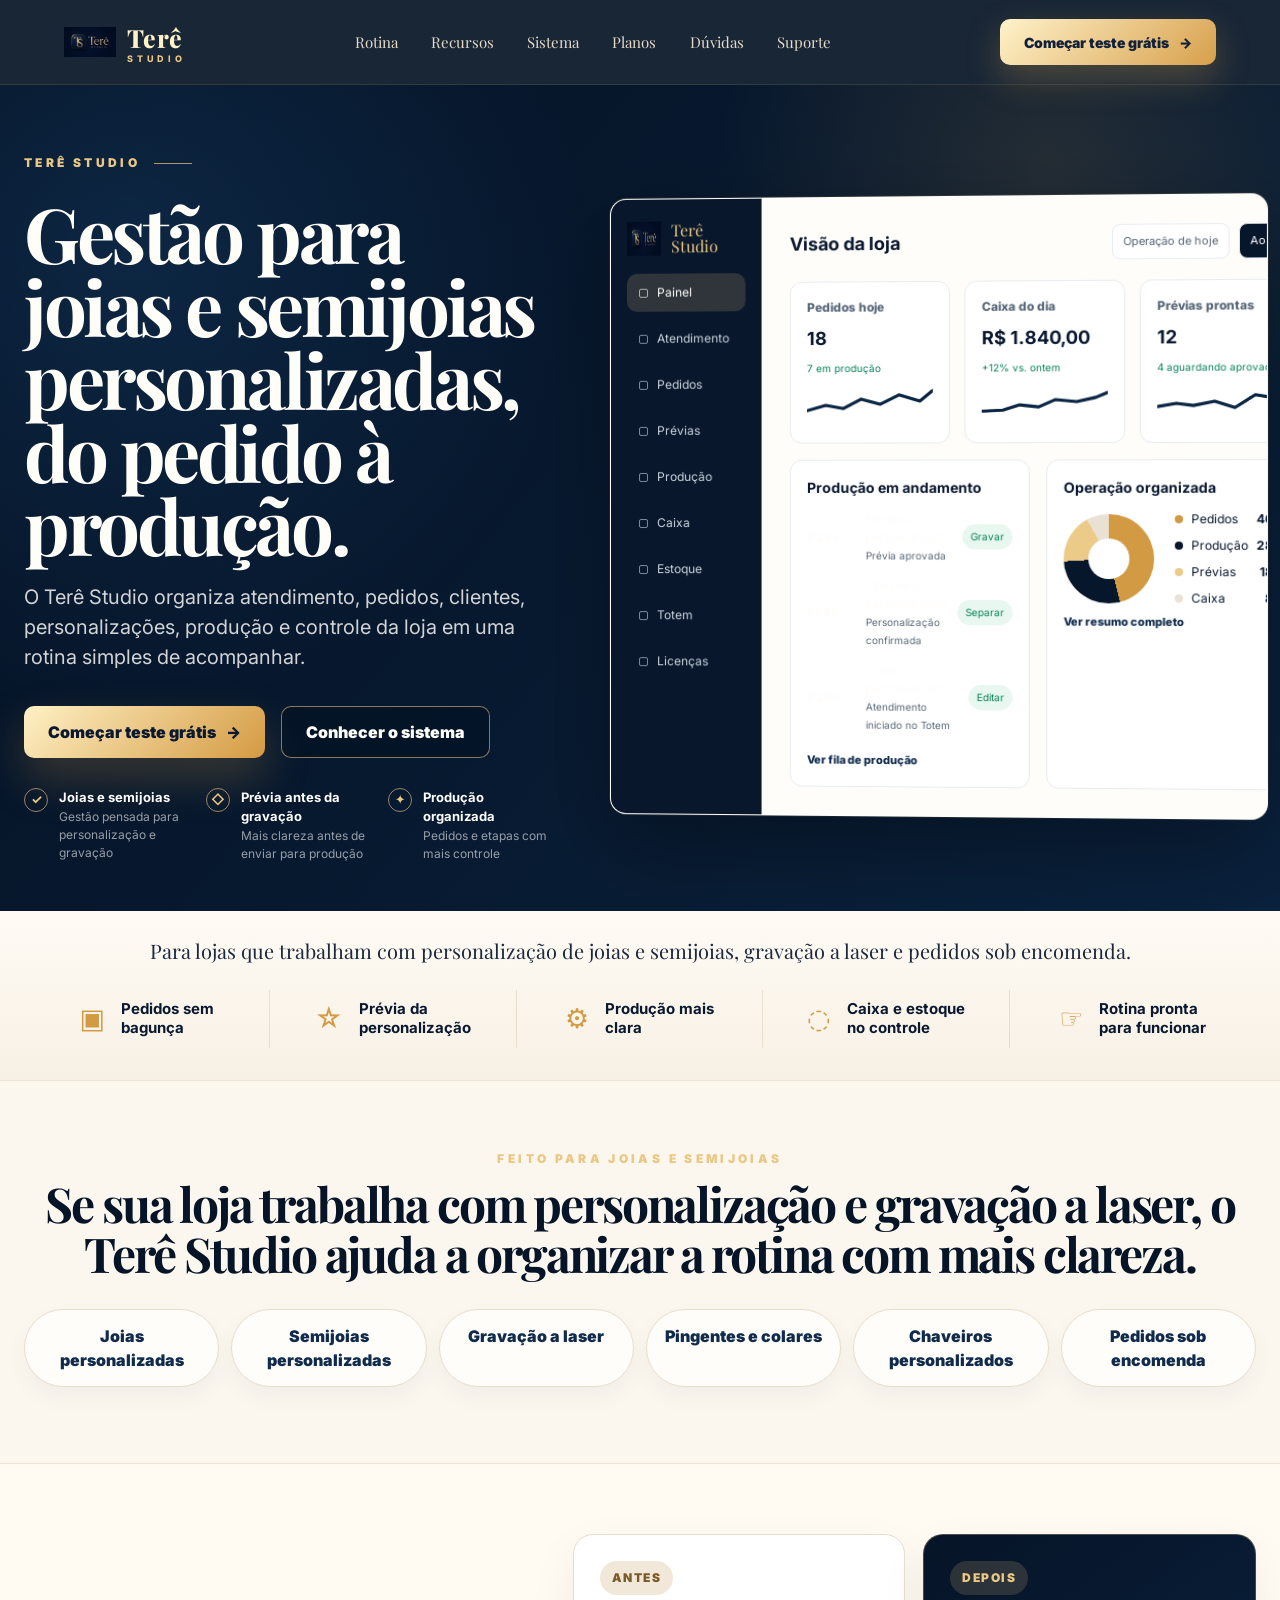
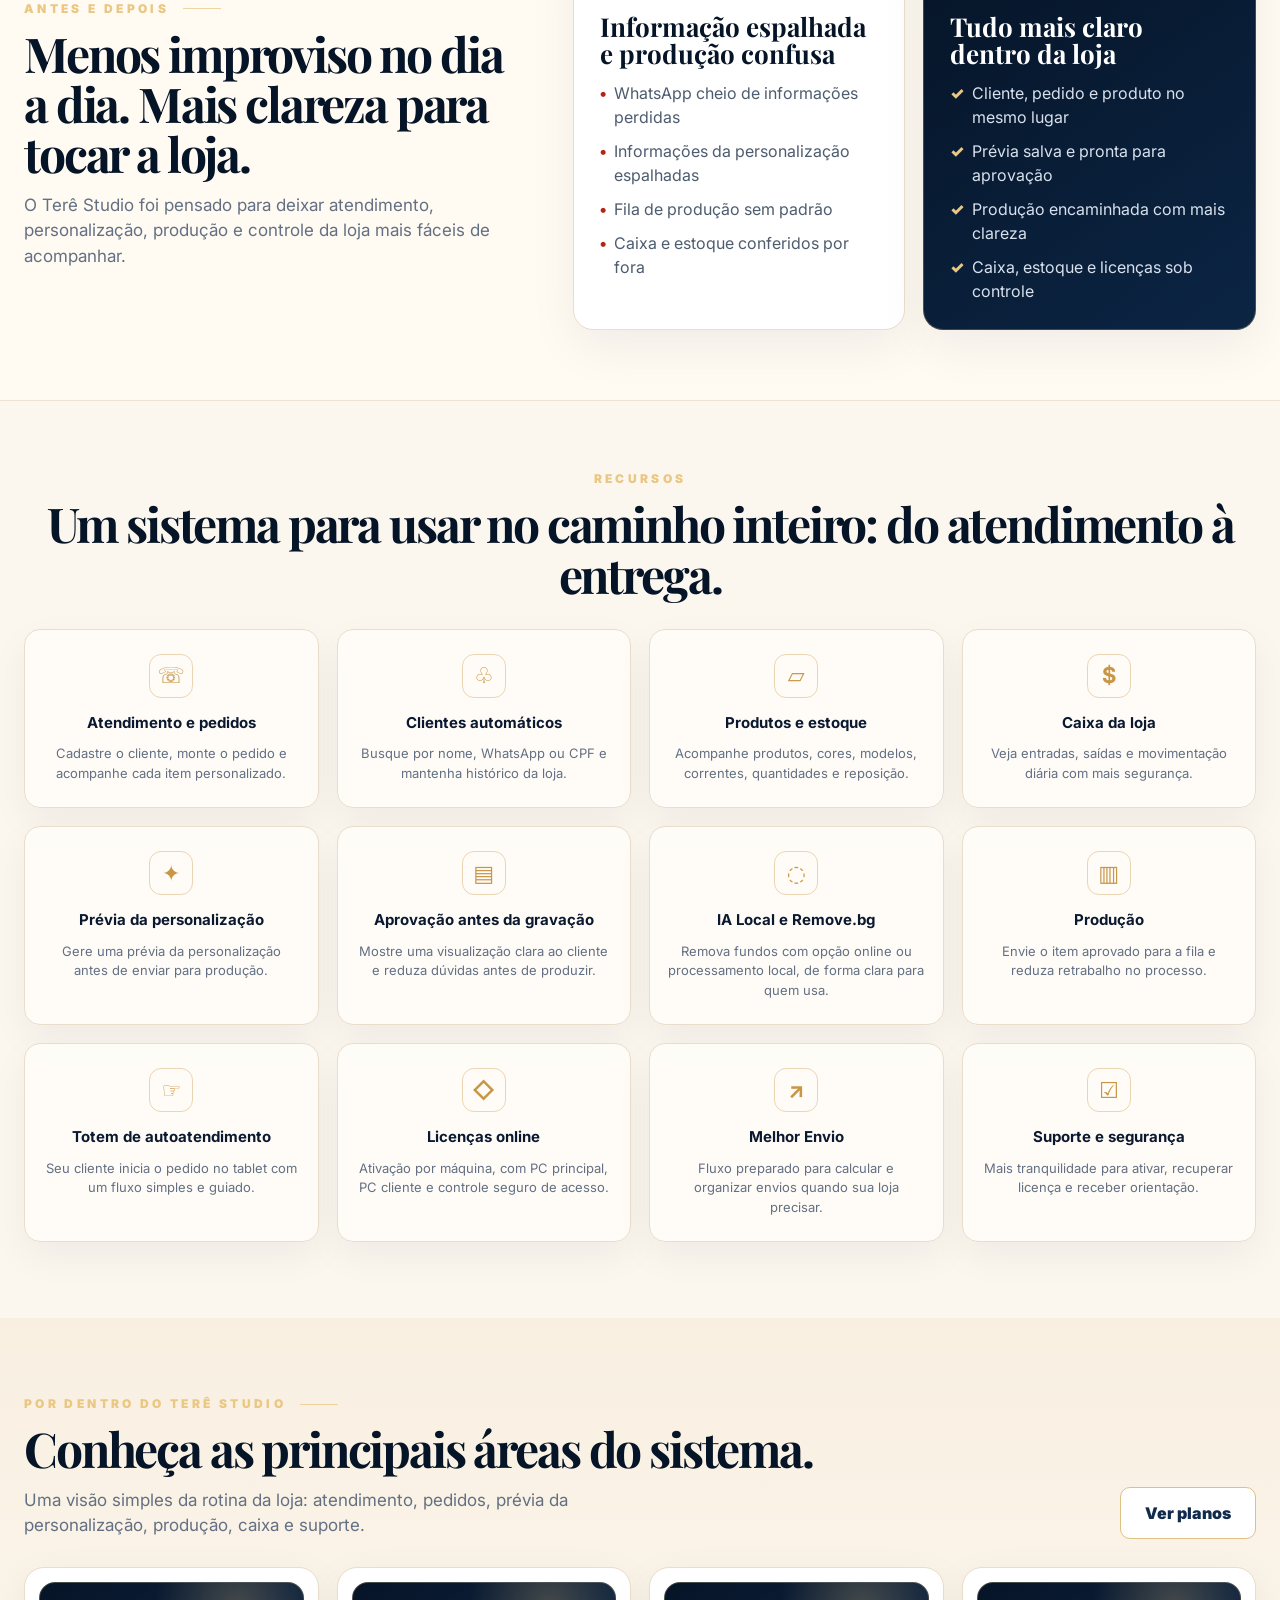
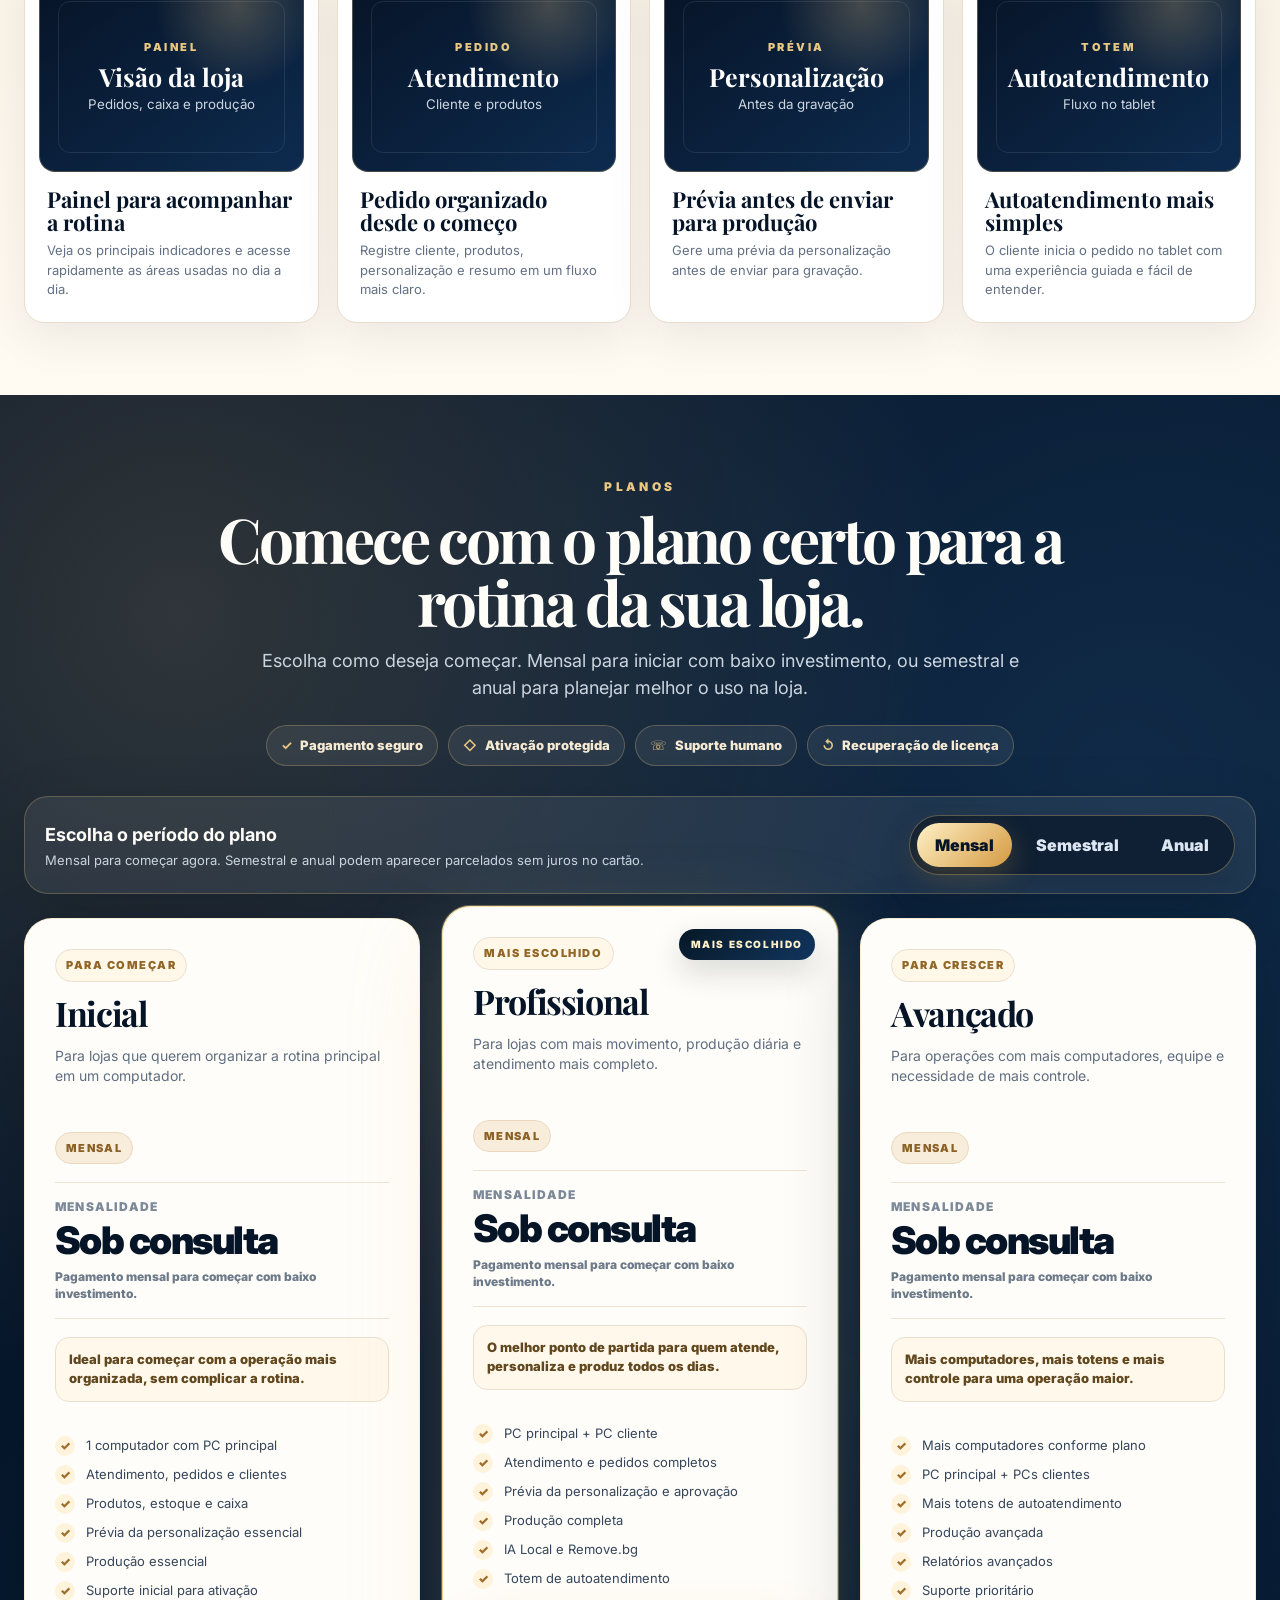
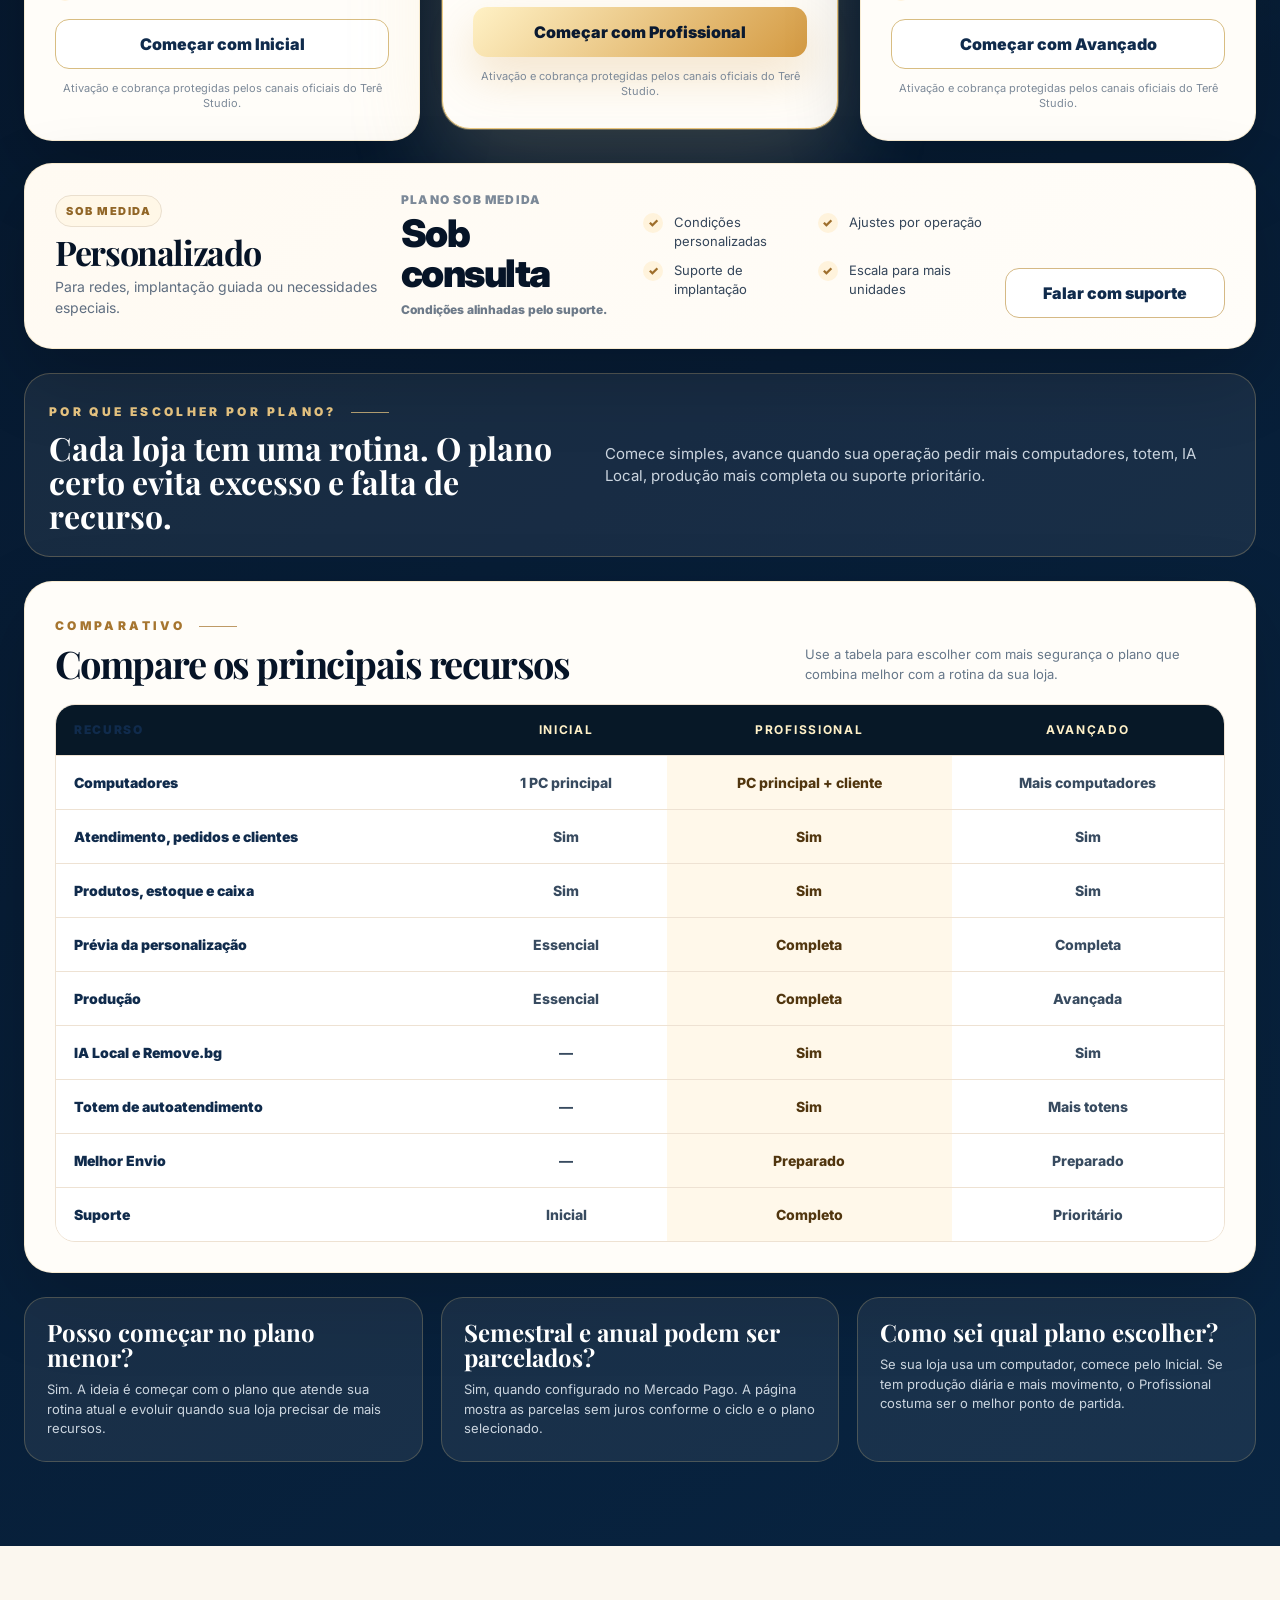
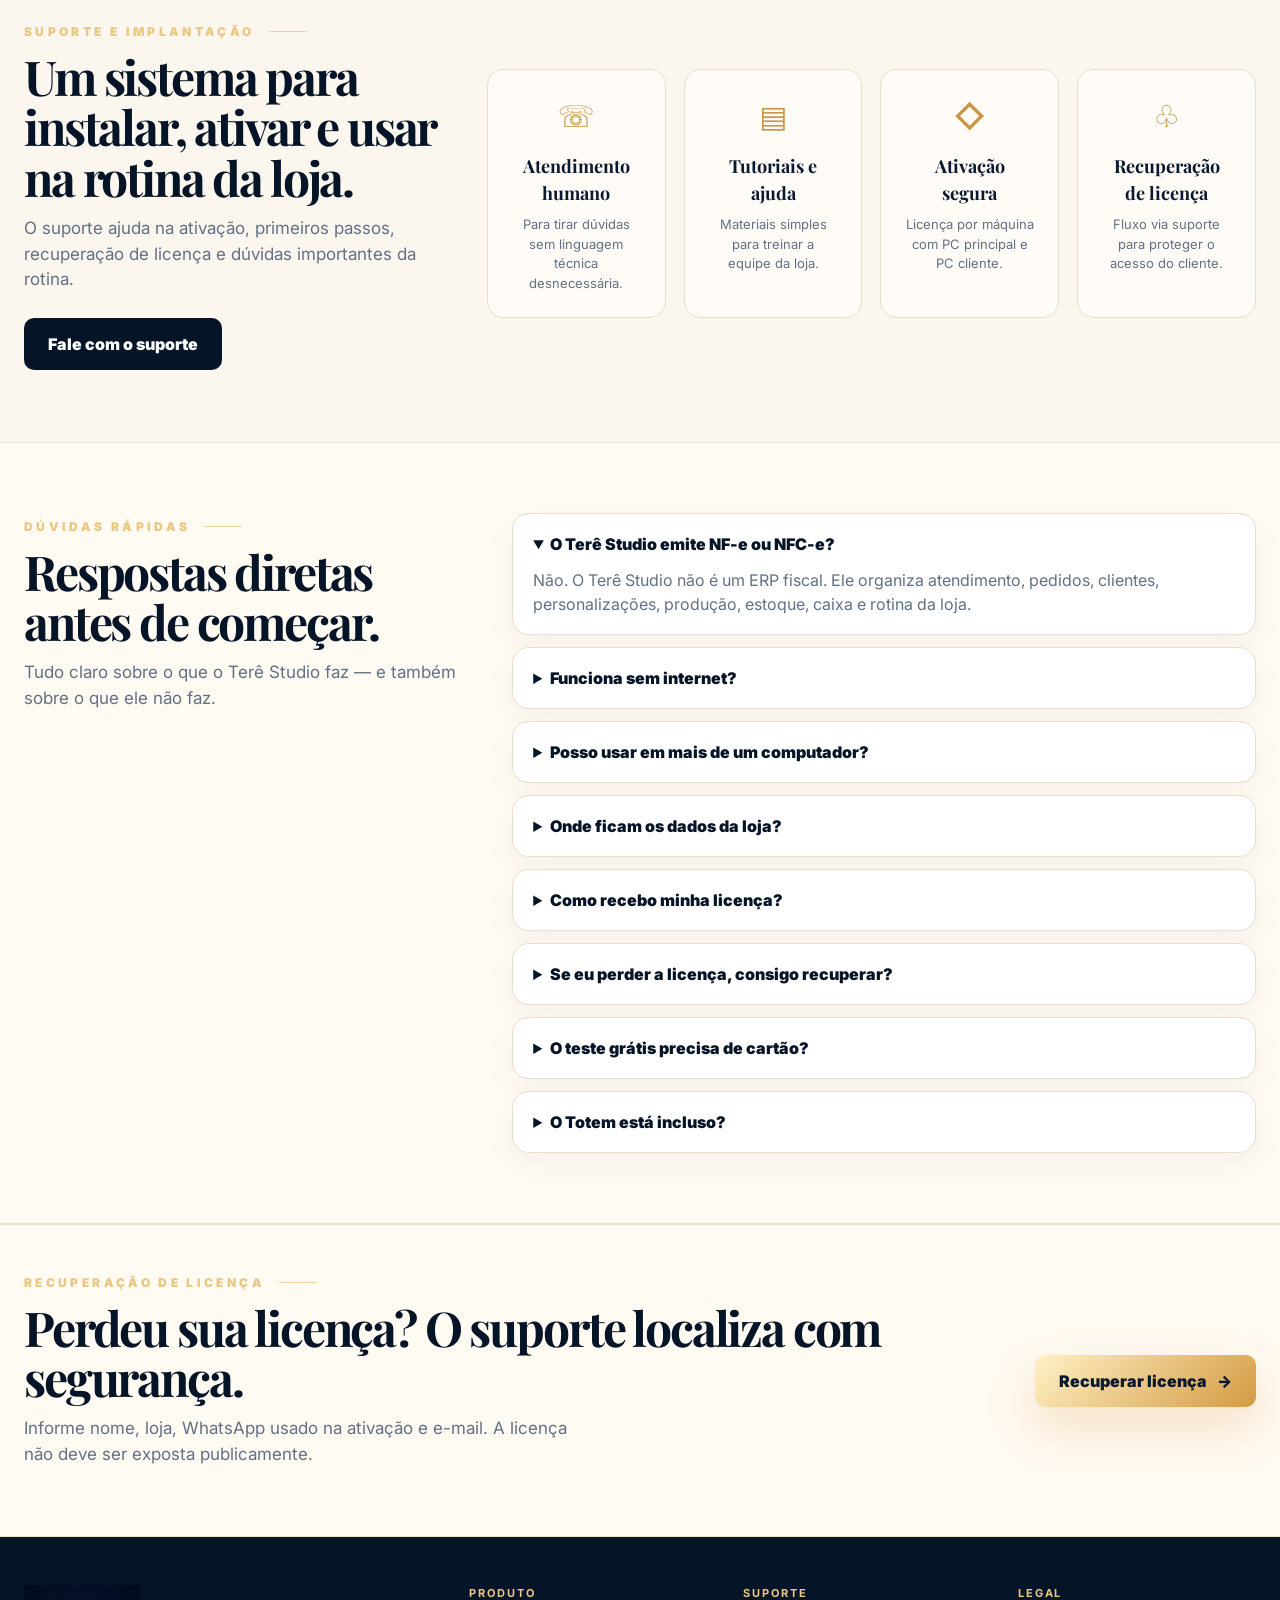
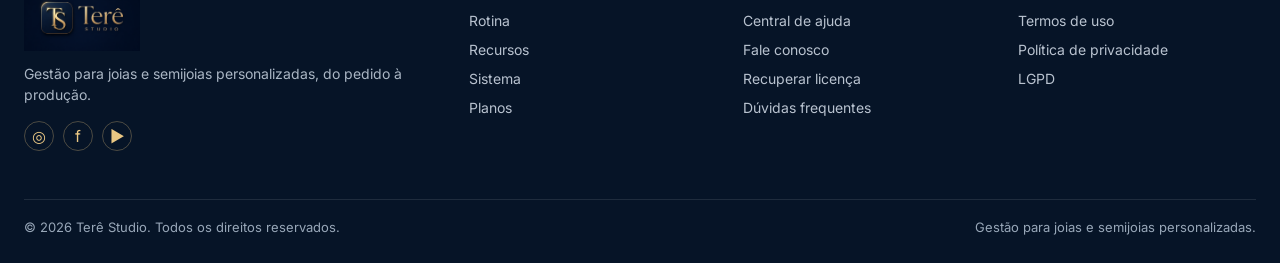
==== commit 0306ce49: "a" ====
--- a/index.html
+++ b/index.html
@@ -3,10 +3,10 @@
 <head>
   <meta charset="utf-8" />
   <meta name="viewport" content="width=device-width, initial-scale=1" />
-  <title>Terê Studio · Sistema para usar na rotina da sua loja de personalizados</title>
-  <meta name="description" content="Use o Terê Studio para organizar atendimento, pedidos, clientes, mockups, produção, estoque, caixa, totem e licenças na sua loja de personalizados." />
-  <meta property="og:title" content="Terê Studio · Sistema para lojas de personalizados" />
-  <meta property="og:description" content="Uma rotina mais organizada para sua loja de personalizados: atendimento, pedidos, mockups, produção, caixa, estoque, totem e licenças online." />
+  <title>Terê Studio · Gestão para joias e semijoias personalizadas</title>
+  <meta name="description" content="Gestão para joias e semijoias personalizadas, do pedido à produção. Organize atendimento, pedidos, personalizações, produção e controle da loja." />
+  <meta property="og:title" content="Terê Studio · Gestão para joias e semijoias personalizadas" />
+  <meta property="og:description" content="Organize atendimento, pedidos, personalizações, produção e controle da loja em uma rotina simples de acompanhar." />
   <meta property="og:type" content="website" />
   <meta property="og:image" content="assets/img/tere-studio-logo.png" />
   <meta name="theme-color" content="#061427" />
@@ -24,8 +24,8 @@
     <button class="menu-toggle" type="button" aria-label="Abrir menu" aria-expanded="false">☰</button>
     <nav class="nav" aria-label="Navegação principal">
       <a href="#beneficios">Rotina</a>
-      <a href="#modulos">Módulos</a>
-      <a href="#por-dentro">Telas</a>
+      <a href="#modulos">Recursos</a>
+      <a href="#por-dentro">Sistema</a>
       <a href="#planos">Planos</a>
       <a href="#faq">Dúvidas</a>
       <a href="#suporte">Suporte</a>
@@ -38,16 +38,16 @@
       <div class="section-shell hero-grid">
         <div class="hero-copy">
           <span class="eyebrow">Terê Studio</span>
-          <h1><span data-config="headline">O Terê Studio para usar na rotina da sua loja</span></h1>
-          <p data-config="subheadline">Use o Terê Studio para cuidar do atendimento, pedidos, mockups, produção, estoque, caixa, totem e licenças em um só lugar.</p>
+          <h1><span data-config="headline">Gestão para joias e semijoias personalizadas, do pedido à produção.</span></h1>
+          <p data-config="subheadline">O Terê Studio organiza atendimento, pedidos, clientes, personalizações, produção e controle da loja em uma rotina simples de acompanhar.</p>
           <div class="hero-actions">
             <a class="btn btn-gold" href="#planos"><span data-config="primaryCta">Começar teste grátis</span> <span>→</span></a>
-            <a class="btn btn-outline" href="#por-dentro" data-config="secondaryCta">Ver as telas do sistema</a>
+            <a class="btn btn-outline" href="#por-dentro" data-config="secondaryCta">Conhecer o sistema</a>
           </div>
           <div class="hero-trust">
-            <span><b>✓</b><strong>Feito para personalizados</strong><small>Pedido, mockup e produção no mesmo fluxo</small></span>
-            <span><b>◇</b><strong>Licença por máquina</strong><small>PC principal, PC cliente e controle online</small></span>
-            <span><b>✦</b><strong>Visual profissional</strong><small>Mais organização para trabalhar com confiança</small></span>
+            <span><b>✓</b><strong>Joias e semijoias</strong><small>Gestão pensada para personalização e gravação</small></span>
+            <span><b>◇</b><strong>Prévia antes da gravação</strong><small>Mais clareza antes de enviar para produção</small></span>
+            <span><b>✦</b><strong>Produção organizada</strong><small>Pedidos e etapas com mais controle</small></span>
           </div>
         </div>
 
@@ -57,7 +57,7 @@
             <a class="active">Painel</a>
             <a>Atendimento</a>
             <a>Pedidos</a>
-            <a>Mockups</a>
+            <a>Prévias</a>
             <a>Produção</a>
             <a>Caixa</a>
             <a>Estoque</a>
@@ -72,14 +72,14 @@
             <div class="kpi-grid">
               <article><small>Pedidos hoje</small><b>18</b><span>7 em produção</span><svg viewBox="0 0 120 32"><polyline points="0,24 18,19 35,22 52,13 70,18 88,9 108,15 120,5"/></svg></article>
               <article><small>Caixa do dia</small><b>R$ 1.840,00</b><span>+12% vs. ontem</span><svg viewBox="0 0 120 32"><polyline points="0,25 20,24 36,19 54,21 70,14 90,16 108,12 120,7"/></svg></article>
-              <article><small>Mockups prontos</small><b>12</b><span>4 aguardando aprovação</span><svg viewBox="0 0 120 32"><polyline points="0,21 18,18 34,20 54,16 73,22 92,10 110,13 120,6"/></svg></article>
+              <article><small>Prévias prontas</small><b>12</b><span>4 aguardando aprovação</span><svg viewBox="0 0 120 32"><polyline points="0,21 18,18 34,20 54,16 73,22 92,10 110,13 120,6"/></svg></article>
             </div>
             <div class="dash-bottom">
               <article class="agenda-card">
                 <h3>Produção em andamento</h3>
-                <p><strong>#284</strong><span>Pingente redondo<br><small>Foto frente + texto verso</small></span><em>Gravar</em></p>
-                <p><strong>#285</strong><span>Chaveiro retangular<br><small>Mockup aprovado</small></span><em>Separar</em></p>
-                <p><strong>#286</strong><span>Colar personalizado<br><small>Cliente enviou foto no Totem</small></span><em>Editar</em></p>
+                <p><strong>#284</strong><span>Pingente personalizado<br><small>Prévia aprovada</small></span><em>Gravar</em></p>
+                <p><strong>#285</strong><span>Chaveiro personalizado<br><small>Personalização confirmada</small></span><em>Separar</em></p>
+                <p><strong>#286</strong><span>Colar personalizado<br><small>Atendimento iniciado no Totem</small></span><em>Editar</em></p>
                 <a>Ver fila de produção</a>
               </article>
               <article class="finance-card">
@@ -89,7 +89,7 @@
                   <ul>
                     <li><i></i>Pedidos <b>46%</b></li>
                     <li><i></i>Produção <b>28%</b></li>
-                    <li><i></i>Mockups <b>18%</b></li>
+                    <li><i></i>Prévias <b>18%</b></li>
                     <li><i></i>Caixa <b>8%</b></li>
                   </ul>
                 </div>
@@ -103,10 +103,10 @@
 
     <section id="beneficios" class="trust-strip">
       <div class="section-shell">
-        <p>Para lojas que atendem pelo WhatsApp, criam mockups e produzem peças personalizadas sob encomenda.</p>
+        <p>Para lojas que trabalham com personalização de joias e semijoias, gravação a laser e pedidos sob encomenda.</p>
         <div class="trust-icons">
           <span>▣ <strong>Pedidos sem<br>bagunça</strong></span>
-          <span>☆ <strong>Mockups com<br>padrão</strong></span>
+          <span>☆ <strong>Prévia da<br>personalização</strong></span>
           <span>⚙ <strong>Produção mais<br>clara</strong></span>
           <span>◌ <strong>Caixa e estoque<br>no controle</strong></span>
           <span>☞ <strong>Rotina pronta<br>para funcionar</strong></span>
@@ -116,16 +116,16 @@
 
     <section class="section-shell who-section">
       <div class="section-title center">
-        <span class="eyebrow">Feito para personalizados</span>
-        <h2>Se sua loja trabalha com foto, arte, gravação ou produção manual, o Terê Studio entra para facilitar o dia a dia.</h2>
+        <span class="eyebrow">Feito para joias e semijoias</span>
+        <h2>Se sua loja trabalha com personalização e gravação a laser, o Terê Studio ajuda a organizar a rotina com mais clareza.</h2>
       </div>
       <div class="who-grid">
-        <article>Pingentes personalizados</article>
-        <article>Chaveiros e colares</article>
+        <article>Joias personalizadas</article>
+        <article>Semijoias personalizadas</article>
         <article>Gravação a laser</article>
-        <article>Canecas e brindes</article>
-        <article>Produtos com foto</article>
-        <article>Mockups sob encomenda</article>
+        <article>Pingentes e colares</article>
+        <article>Chaveiros personalizados</article>
+        <article>Pedidos sob encomenda</article>
       </div>
     </section>
 
@@ -134,7 +134,7 @@
         <div class="section-title">
           <span class="eyebrow">Antes e depois</span>
           <h2>Menos improviso no dia a dia. Mais clareza para tocar a loja.</h2>
-          <p>O Terê Studio foi pensado para deixar atendimento, criação, produção e controle da loja mais fáceis de acompanhar.</p>
+          <p>O Terê Studio foi pensado para deixar atendimento, personalização, produção e controle da loja mais fáceis de acompanhar.</p>
         </div>
         <div class="compare-cards">
           <article>
@@ -142,7 +142,7 @@
             <h3>Informação espalhada e produção confusa</h3>
             <ul>
               <li>WhatsApp cheio de informações perdidas</li>
-              <li>Foto, texto e mockup separados</li>
+              <li>Informações da personalização espalhadas</li>
               <li>Fila de produção sem padrão</li>
               <li>Caixa e estoque conferidos por fora</li>
             </ul>
@@ -152,7 +152,7 @@
             <h3>Tudo mais claro dentro da loja</h3>
             <ul>
               <li>Cliente, pedido e produto no mesmo lugar</li>
-              <li>Mockup salvo e pronto para aprovação</li>
+              <li>Prévia salva e pronta para aprovação</li>
               <li>Produção encaminhada com mais clareza</li>
               <li>Caixa, estoque e licenças sob controle</li>
             </ul>
@@ -163,7 +163,7 @@
 
     <section id="modulos" class="section-shell modules-section">
       <div class="section-title center">
-        <span class="eyebrow">Módulos</span>
+        <span class="eyebrow">Recursos</span>
         <h2>Um sistema para usar no caminho inteiro: do atendimento à entrega.</h2>
       </div>
       <div class="module-grid premium-grid">
@@ -171,14 +171,14 @@
         <article><b>♧</b><h3>Clientes automáticos</h3><p>Busque por nome, WhatsApp ou CPF e mantenha histórico da loja.</p></article>
         <article><b>▱</b><h3>Produtos e estoque</h3><p>Acompanhe produtos, cores, modelos, correntes, quantidades e reposição.</p></article>
         <article><b>$</b><h3>Caixa da loja</h3><p>Veja entradas, saídas e movimentação diária com mais segurança.</p></article>
-        <article><b>✦</b><h3>Mockups por produto</h3><p>Organize frente, verso, cor e área útil respeitando o produto real.</p></article>
-        <article><b>▤</b><h3>Projetos gráficos</h3><p>Monte artes, ajuste fotos, textos e elementos com visual de editor moderno.</p></article>
+        <article><b>✦</b><h3>Prévia da personalização</h3><p>Gere uma prévia da personalização antes de enviar para produção.</p></article>
+        <article><b>▤</b><h3>Aprovação antes da gravação</h3><p>Mostre uma visualização clara ao cliente e reduza dúvidas antes de produzir.</p></article>
         <article><b>◌</b><h3>IA Local e Remove.bg</h3><p>Remova fundos com opção online ou processamento local, de forma clara para quem usa.</p></article>
         <article><b>▥</b><h3>Produção</h3><p>Envie o item aprovado para a fila e reduza retrabalho no processo.</p></article>
-        <article><b>☞</b><h3>Totem de autoatendimento</h3><p>Seu cliente escolhe produto, envia foto e monta a personalização no tablet.</p></article>
-        <article><b>◇</b><h3>Licenças online</h3><p>Ativação por máquina, com PC principal, PC cliente e controle pelo servidor.</p></article>
+        <article><b>☞</b><h3>Totem de autoatendimento</h3><p>Seu cliente inicia o pedido no tablet com um fluxo simples e guiado.</p></article>
+        <article><b>◇</b><h3>Licenças online</h3><p>Ativação por máquina, com PC principal, PC cliente e controle seguro de acesso.</p></article>
         <article><b>↗</b><h3>Melhor Envio</h3><p>Fluxo preparado para calcular e organizar envios quando sua loja precisar.</p></article>
-        <article><b>☑</b><h3>Backup e suporte</h3><p>Mais tranquilidade para operar, recuperar licença e receber orientação.</p></article>
+        <article><b>☑</b><h3>Suporte e segurança</h3><p>Mais tranquilidade para ativar, recuperar licença e receber orientação.</p></article>
       </div>
     </section>
 
@@ -187,42 +187,54 @@
         <div class="inside-head">
           <div class="section-title">
             <span class="eyebrow">Por dentro do Terê Studio</span>
-            <h2>Aqui entram as telas reais do sistema em uso.</h2>
-            <p>Por enquanto estes espaços estão preparados. Depois entram prints reais do Terê Studio funcionando na loja.</p>
-          </div>
-          <a class="btn btn-outline dark" href="#lista-prints">Ver telas necessárias</a>
+            <h2>Conheça as principais áreas do sistema.</h2>
+            <p>Uma visão simples da rotina da loja: atendimento, pedidos, prévia da personalização, produção, caixa e suporte.</p>
+          </div>
+          <a class="btn btn-outline dark" href="#planos">Ver planos</a>
         </div>
         <div class="screen-grid">
           <article class="screen-card" data-screen-slot="painel">
-            <div class="screen-placeholder"><span>Print 01</span><strong>Painel inicial</strong><small>Visão geral da loja</small></div>
-            <h3>Painel que mostra a operação</h3>
-            <p>Ideal para mostrar pedidos, produção, caixa e atalhos principais.</p>
+            <div class="screen-placeholder"><span>Painel</span><strong>Visão da loja</strong><small>Pedidos, caixa e produção</small></div>
+            <h3>Painel para acompanhar a rotina</h3>
+            <p>Veja os principais indicadores e acesse rapidamente as áreas usadas no dia a dia.</p>
           </article>
           <article class="screen-card" data-screen-slot="pedidos">
-            <div class="screen-placeholder"><span>Print 02</span><strong>Atendimento e pedidos</strong><small>Pedido na prática</small></div>
+            <div class="screen-placeholder"><span>Pedido</span><strong>Atendimento</strong><small>Cliente e produtos</small></div>
             <h3>Pedido organizado desde o começo</h3>
-            <p>Cliente, produtos, personalização e resumo do pedido no mesmo fluxo.</p>
-          </article>
-          <article class="screen-card" data-screen-slot="projetos">
-            <div class="screen-placeholder"><span>Print 03</span><strong>Projetos gráficos</strong><small>Mockup e personalização</small></div>
-            <h3>Mockups e editor visual</h3>
-            <p>O ponto que mais diferencia o Terê Studio de sistemas genéricos.</p>
+            <p>Registre cliente, produtos, personalização e resumo em um fluxo mais claro.</p>
+          </article>
+          <article class="screen-card" data-screen-slot="personalizacao">
+            <div class="screen-placeholder"><span>Prévia</span><strong>Personalização</strong><small>Antes da gravação</small></div>
+            <h3>Prévia antes de enviar para produção</h3>
+            <p>Gere uma prévia da personalização antes de enviar para gravação.</p>
           </article>
           <article class="screen-card" data-screen-slot="totem">
-            <div class="screen-placeholder"><span>Print 04</span><strong>Totem</strong><small>Cliente no tablet</small></div>
-            <h3>Autoatendimento para encantar</h3>
-            <p>Ajuda o cliente a montar a personalização com menos explicação manual.</p>
-          </article>
-        </div>
-      </div>
-    </section>
-
-    <section id="planos" class="plans-band">
+            <div class="screen-placeholder"><span>Totem</span><strong>Autoatendimento</strong><small>Fluxo no tablet</small></div>
+            <h3>Autoatendimento mais simples</h3>
+            <p>O cliente inicia o pedido no tablet com uma experiência guiada e fácil de entender.</p>
+          </article>
+        </div>
+      </div>
+    </section>
+
+    <section id="planos" class="pricing-section">
       <div class="section-shell">
-        <div class="plans-head">
+        <div class="pricing-hero">
+          <span class="eyebrow">Planos</span>
+          <h2>Comece com o plano certo para a rotina da sua loja.</h2>
+          <p>Escolha como deseja começar. Mensal para iniciar com baixo investimento, ou semestral e anual para planejar melhor o uso na loja.</p>
+          <div class="pricing-trust-row" aria-label="Benefícios da ativação">
+            <span><b>✓</b> Pagamento seguro</span>
+            <span><b>◇</b> Ativação protegida</span>
+            <span><b>☏</b> Suporte humano</span>
+            <span><b>↺</b> Recuperação de licença</span>
+          </div>
+        </div>
+
+        <div class="billing-panel">
           <div>
-            <span class="eyebrow">Planos</span>
-            <h2>Escolha o plano que combina com a rotina da sua loja.</h2>
+            <strong>Escolha o período do plano</strong>
+            <p id="billingHelpText">Mensal para começar agora. Semestral e anual podem aparecer parcelados sem juros no cartão.</p>
           </div>
           <div class="billing-toggle-wrap">
             <div class="billing-toggle" role="tablist" aria-label="Escolha o período do plano">
@@ -230,21 +242,65 @@
               <button type="button" data-cycle-toggle="semestral" aria-selected="false">Semestral</button>
               <button type="button" data-cycle-toggle="anual" aria-selected="false">Anual</button>
             </div>
-            <small>Semestral e anual podem aparecer parcelados sem juros no cartão.</small>
-          </div>
-        </div>
-        <div class="plans-layout">
-          <div id="plansGrid" class="plans-grid" aria-live="polite"></div>
-          <aside class="plan-assurance">
-            <div class="crown">♛</div>
-            <ul>
-              <li>Pagamento seguro</li>
-              <li>Ativação da licença pelo servidor</li>
-              <li>Planos editáveis fora do instalador</li>
-              <li>Suporte humano para começar a usar do jeito certo</li>
-            </ul>
-            <a class="assurance-link" href="recuperar-licenca.html">Recuperar licença</a>
-          </aside>
+          </div>
+        </div>
+
+        <div id="plansGrid" class="plans-grid premium-pricing-grid" aria-live="polite"></div>
+
+        <div class="pricing-note-card">
+          <div>
+            <span class="eyebrow">Por que escolher por plano?</span>
+            <h3>Cada loja tem uma rotina. O plano certo evita excesso e falta de recurso.</h3>
+          </div>
+          <p>Comece simples, avance quando sua operação pedir mais computadores, totem, IA Local, produção mais completa ou suporte prioritário.</p>
+        </div>
+
+        <div class="comparison-card" aria-label="Comparativo de planos">
+          <div class="comparison-head">
+            <div>
+              <span class="eyebrow">Comparativo</span>
+              <h3>Compare os principais recursos</h3>
+            </div>
+            <p>Use a tabela para escolher com mais segurança o plano que combina melhor com a rotina da sua loja.</p>
+          </div>
+          <div class="comparison-scroll">
+            <table class="comparison-table">
+              <thead>
+                <tr>
+                  <th>Recurso</th>
+                  <th>Inicial</th>
+                  <th>Profissional</th>
+                  <th>Avançado</th>
+                </tr>
+              </thead>
+              <tbody>
+                <tr><td>Computadores</td><td>1 PC principal</td><td>PC principal + cliente</td><td>Mais computadores</td></tr>
+                <tr><td>Atendimento, pedidos e clientes</td><td>Sim</td><td>Sim</td><td>Sim</td></tr>
+                <tr><td>Produtos, estoque e caixa</td><td>Sim</td><td>Sim</td><td>Sim</td></tr>
+                <tr><td>Prévia da personalização</td><td>Essencial</td><td>Completa</td><td>Completa</td></tr>
+                <tr><td>Produção</td><td>Essencial</td><td>Completa</td><td>Avançada</td></tr>
+                <tr><td>IA Local e Remove.bg</td><td>—</td><td>Sim</td><td>Sim</td></tr>
+                <tr><td>Totem de autoatendimento</td><td>—</td><td>Sim</td><td>Mais totens</td></tr>
+                <tr><td>Melhor Envio</td><td>—</td><td>Preparado</td><td>Preparado</td></tr>
+                <tr><td>Suporte</td><td>Inicial</td><td>Completo</td><td>Prioritário</td></tr>
+              </tbody>
+            </table>
+          </div>
+        </div>
+
+        <div class="plan-faq-grid">
+          <article>
+            <h3>Posso começar no plano menor?</h3>
+            <p>Sim. A ideia é começar com o plano que atende sua rotina atual e evoluir quando sua loja precisar de mais recursos.</p>
+          </article>
+          <article>
+            <h3>Semestral e anual podem ser parcelados?</h3>
+            <p>Sim, quando configurado no Mercado Pago. A página mostra as parcelas sem juros conforme o ciclo e o plano selecionado.</p>
+          </article>
+          <article>
+            <h3>Como sei qual plano escolher?</h3>
+            <p>Se sua loja usa um computador, comece pelo Inicial. Se tem produção diária e mais movimento, o Profissional costuma ser o melhor ponto de partida.</p>
+          </article>
         </div>
       </div>
     </section>
@@ -294,7 +350,7 @@
     <section id="suporte" class="section-shell testimonial-band">
       <div class="testimonial-copy">
         <span class="eyebrow">Suporte e implantação</span>
-        <h2>Não é só uma tela bonita. É um fluxo para usar na rotina da loja.</h2>
+        <h2>Um sistema para instalar, ativar e usar na rotina da loja.</h2>
         <p>O suporte ajuda na ativação, primeiros passos, recuperação de licença e dúvidas importantes da rotina.</p>
         <a class="btn btn-navy" data-support-link href="#">Fale com o suporte</a>
       </div>
@@ -314,13 +370,13 @@
           <p>Tudo claro sobre o que o Terê Studio faz — e também sobre o que ele não faz.</p>
         </div>
         <div class="faq-list">
-          <details open><summary>O Terê Studio emite NF-e ou NFC-e?</summary><p>Não. O Terê Studio não é um ERP fiscal. Ele organiza atendimento, pedidos, clientes, mockups, produção, estoque, caixa e operação da loja.</p></details>
+          <details open><summary>O Terê Studio emite NF-e ou NFC-e?</summary><p>Não. O Terê Studio não é um ERP fiscal. Ele organiza atendimento, pedidos, clientes, personalizações, produção, estoque, caixa e rotina da loja.</p></details>
           <details><summary>Funciona sem internet?</summary><p>O sistema instalado foi pensado para continuar operando localmente quando possível. A internet é importante para ativação, validação de licença, pagamento e serviços online.</p></details>
           <details><summary>Posso usar em mais de um computador?</summary><p>Sim, conforme o plano escolhido. O primeiro computador ativado vira o PC principal. PCs clientes precisam respeitar o limite do plano e o vínculo com o PC principal.</p></details>
-          <details><summary>Onde ficam os dados da loja?</summary><p>O app instalado não depende da landing page. A operação da loja fica no ambiente do sistema instalado, e a landing serve para apresentar planos, suporte, pagamento e ativação.</p></details>
+          <details><summary>Onde ficam os dados da loja?</summary><p>A rotina da loja fica no sistema instalado. A ativação, o plano e a recuperação de licença são tratados com segurança pelos canais oficiais do Terê Studio.</p></details>
           <details><summary>Como recebo minha licença?</summary><p>Depois da confirmação, a página de ativação exibe a licença uma única vez por segurança. Guarde o código em local seguro.</p></details>
           <details><summary>Se eu perder a licença, consigo recuperar?</summary><p>Sim. A recuperação é feita pelo suporte oficial, conferindo dados da ativação para proteger o acesso.</p></details>
-          <details><summary>O teste grátis precisa de cartão?</summary><p>Essa regra pode ser ajustada conforme a estratégia do Terê Studio. A página já deixa o fluxo preparado para teste grátis, plano ativo e suporte.</p></details>
+          <details><summary>O teste grátis precisa de cartão?</summary><p>Quando o teste grátis estiver disponível, as condições aparecem na página do plano ou são confirmadas pelo suporte oficial.</p></details>
           <details><summary>O Totem está incluso?</summary><p>O Totem entra conforme o plano e a versão liberada. Ele foi pensado para atendimento em tablet, com fluxo simples para o cliente final.</p></details>
         </div>
       </div>
@@ -337,35 +393,20 @@
       </div>
     </section>
 
-    <section id="lista-prints" class="print-list-section">
-      <div class="section-shell print-list-card">
-        <span class="eyebrow">Para a próxima etapa</span>
-        <h2>Lista de telas que vamos encaixar depois</h2>
-        <p>Quando você estiver com o sistema aberto, tire os prints em tela cheia com a rotina funcionando. Eu vou encaixar nos cartões certos da seção “Por dentro do Terê Studio”.</p>
-        <ol>
-          <li>Painel inicial do Terê Studio com menu lateral e indicadores.</li>
-          <li>Tela de atendimento/pedido com dados preenchidos e resumo visível.</li>
-          <li>Tela de projetos gráficos ou personalização com mockup aberto.</li>
-          <li>Tela do Totem em modo retrato, bonita e limpa.</li>
-          <li>Tela de produção ou pedidos em produção.</li>
-          <li>Tela de ativação/licença ou configurações de PC principal/cliente, se estiver visualmente apresentável.</li>
-        </ol>
-      </div>
-    </section>
   </main>
 
   <footer class="site-footer">
     <div class="section-shell footer-grid clean-footer">
       <div class="footer-brand">
         <img src="assets/img/tere-studio-logo.png" alt="Terê Studio" />
-        <p>Sistema operacional para lojas de personalizados organizarem atendimento, pedidos, mockups, produção e controle da loja.</p>
+        <p>Gestão para joias e semijoias personalizadas, do pedido à produção.</p>
         <div class="social-row"><span>◎</span><span>f</span><span>▶</span></div>
       </div>
       <nav>
         <strong>Produto</strong>
         <a href="#beneficios">Rotina</a>
-        <a href="#modulos">Módulos</a>
-        <a href="#por-dentro">Telas</a>
+        <a href="#modulos">Recursos</a>
+        <a href="#por-dentro">Sistema</a>
         <a href="#planos">Planos</a>
       </nav>
       <nav>
@@ -384,7 +425,7 @@
     </div>
     <div class="footer-bottom section-shell">
       <span>© 2026 Terê Studio. Todos os direitos reservados.</span>
-      <span>Landing page separada do aplicativo instalado.</span>
+      <span>Gestão para joias e semijoias personalizadas.</span>
     </div>
   </footer>
 
--- a/assets/css/styles.css
+++ b/assets/css/styles.css
@@ -42,3 +42,9 @@
 .billing-toggle-wrap{display:grid;justify-items:end;gap:8px}.billing-toggle-wrap small{color:#cdd7e4;font-weight:700;font-size:12px;text-align:right;max-width:360px}.billing-toggle{display:flex;align-items:center;gap:6px;background:rgba(255,255,255,.08);border:1px solid rgba(234,199,131,.25);padding:7px;border-radius:999px;box-shadow:0 14px 36px rgba(0,0,0,.12)}.billing-toggle button{border:0;background:transparent;color:#dce6f2;border-radius:999px;padding:10px 18px;font-weight:900;cursor:pointer;transition:.18s ease}.billing-toggle button:hover{color:#fff}.billing-toggle button.is-active{background:linear-gradient(135deg,#fff1c5,#d49a42);color:#061427;box-shadow:0 10px 28px rgba(212,154,66,.25)}.plan-cycle-pill{display:inline-flex;width:max-content;border:1px solid #eadfce;background:#fff8ea;color:#a6752f;border-radius:999px;padding:7px 10px;font-size:11px;font-weight:900;text-transform:uppercase;letter-spacing:.12em;margin:8px 0 0}.plan-price .price-main{display:block}.plan-price .price-subtitle{display:block;margin-top:8px;color:#526173;font-size:12px;font-weight:800;line-height:1.35}.installment-line{display:flex;align-items:center;gap:8px;margin:2px 0 14px;color:#102b4c;font-weight:950;font-size:18px;line-height:1.2}.installment-line:before{content:"↳";color:#a6752f}.total-line{margin:-5px 0 16px;color:#697789;font-size:12px;font-weight:800}.plan-card .billing-cycle-list{display:none}.plan-card .btn{margin-top:auto}.checkout-installment-note{margin-top:8px;color:#f6ead3!important;font-size:14px!important;font-weight:850}.checkout-installment-note strong{color:var(--gold-2)}
 @media (max-width:920px){.billing-toggle-wrap{justify-items:start;margin-top:18px}.billing-toggle-wrap small{text-align:left}.cycle-preview{display:none}}
 @media (max-width:620px){.billing-toggle{width:100%;display:grid;grid-template-columns:repeat(3,1fr);border-radius:18px}.billing-toggle button{padding-inline:8px}.billing-toggle-wrap{width:100%}.installment-line{font-size:16px}}
+
+/* RC61.5 — Planos premium com cara de SaaS real */
+.pricing-section{position:relative;overflow:hidden;background:radial-gradient(circle at 14% 8%,rgba(234,199,131,.18),transparent 28%),radial-gradient(circle at 88% 14%,rgba(54,111,166,.2),transparent 34%),linear-gradient(145deg,#061427,#071d36 58%,#082441);color:white;padding:78px 0 84px}.pricing-section:before{content:"";position:absolute;inset:0;background:linear-gradient(115deg,rgba(255,255,255,.035) 0 1px,transparent 1px 20px);opacity:.28;pointer-events:none}.pricing-section>.section-shell{position:relative;z-index:1}.pricing-hero{max-width:900px;margin:0 auto 28px;text-align:center}.pricing-hero .eyebrow{justify-content:center}.pricing-hero .eyebrow:after{display:none}.pricing-hero h2{font-family:"Playfair Display",Georgia,serif;font-size:clamp(38px,5vw,62px);letter-spacing:-.05em;line-height:1.02;margin:10px 0 14px;color:#fffdf8}.pricing-hero p{font-size:18px;color:#cbd5df;margin:0 auto;max-width:760px}.pricing-trust-row{display:flex;justify-content:center;flex-wrap:wrap;gap:10px;margin-top:24px}.pricing-trust-row span{display:inline-flex;align-items:center;gap:8px;border:1px solid rgba(234,199,131,.28);background:rgba(255,255,255,.07);border-radius:999px;padding:10px 14px;color:#f6ead3;font-weight:850;font-size:13px}.pricing-trust-row b{color:var(--gold-2)}.billing-panel{display:flex;align-items:center;justify-content:space-between;gap:24px;background:rgba(255,255,255,.075);border:1px solid rgba(234,199,131,.26);border-radius:24px;padding:18px 20px;margin:30px 0 24px;box-shadow:0 24px 70px rgba(0,0,0,.14)}.billing-panel strong{display:block;color:#fffdf8;font-size:18px}.billing-panel p{margin:3px 0 0;color:#cbd5df;font-size:13px;max-width:620px}.pricing-section .billing-toggle-wrap{justify-items:end;margin:0}.pricing-section .billing-toggle{background:rgba(4,16,31,.58);border-color:rgba(234,199,131,.35)}.premium-pricing-grid{display:grid;grid-template-columns:repeat(3,minmax(0,1fr));gap:22px;align-items:stretch}.pricing-card{background:#fffdf9;color:#071827;border:1px solid rgba(234,199,131,.32);border-radius:28px;padding:30px;min-height:610px;box-shadow:0 28px 78px rgba(0,0,0,.2);position:relative;display:flex;flex-direction:column}.pricing-card.featured{transform:translateY(-12px);border-color:#f4d895;box-shadow:0 34px 95px rgba(234,199,131,.22),0 0 0 1px rgba(244,216,149,.34)}.pricing-card.featured:before{content:"";position:absolute;inset:-1px;border-radius:28px;background:linear-gradient(145deg,rgba(255,241,197,.5),transparent 28%,rgba(212,154,66,.34));pointer-events:none;mask:linear-gradient(#000 0 0) content-box,linear-gradient(#000 0 0);-webkit-mask:linear-gradient(#000 0 0) content-box,linear-gradient(#000 0 0);padding:1px;mask-composite:exclude;-webkit-mask-composite:xor}.plan-card-head{padding-right:68px}.plan-kicker{display:inline-flex;width:max-content;max-width:100%;border:1px solid #eadfce;background:#fff7e7;color:#916627;border-radius:999px;padding:7px 10px;font-size:11px;font-weight:950;letter-spacing:.14em;text-transform:uppercase}.pricing-card h3{font-family:"Playfair Display",Georgia,serif;font-size:34px;letter-spacing:-.04em;line-height:1;margin:14px 0 0;color:#061427}.plan-badge{position:absolute;top:22px;right:22px;background:linear-gradient(135deg,#071827,#12365e);color:#fff1c8;border-radius:999px;padding:8px 12px;font-size:10px;font-weight:950;text-transform:uppercase;letter-spacing:.16em;box-shadow:0 12px 30px rgba(7,24,39,.16)}.plan-audience{min-height:68px;margin:16px 0 0!important;color:#5f6e80!important;font-size:14px!important;line-height:1.45}.pricing-card .plan-cycle-pill{margin:18px 0 0;background:#f8eddb;color:#8c6128;border-color:#ead9c0}.premium-price{margin:18px 0 14px;padding:18px 0 16px;border-top:1px solid #eee2d3;border-bottom:1px solid #eee2d3}.premium-price small{display:block;color:#7c8998;font-size:12px;font-weight:900;letter-spacing:.1em;text-transform:uppercase;margin-bottom:8px}.premium-price .price-main{display:block;color:#061427;font-size:clamp(28px,3.2vw,38px);font-weight:950;letter-spacing:-.04em;line-height:1.05}.premium-price .price-main em{font-style:normal;color:#6a7787;font-size:15px;font-weight:850;margin-left:3px}.premium-price .price-subtitle{display:block;color:#6d7a89;font-size:12px;font-weight:850;margin-top:8px;line-height:1.35}.installment-price .price-main{font-size:clamp(24px,2.7vw,32px)}.plan-highlight{border:1px solid #eadfce;background:#fff8eb;border-radius:14px;padding:12px 13px;color:#60471d!important;font-size:13px!important;font-weight:850;margin:4px 0 16px!important}.plan-feature-list{list-style:none;margin:6px 0 24px;padding:0;display:grid;gap:11px;color:#34465a;font-size:13px}.plan-feature-list li{display:grid;grid-template-columns:22px 1fr;gap:9px;align-items:start}.plan-feature-list li:before{content:"✓";display:grid;place-items:center;width:20px;height:20px;border-radius:50%;background:#fff3dc;color:#9e6e2b;font-weight:950;font-size:12px}.plan-card-bottom{margin-top:auto;display:grid;gap:12px}.plan-card-bottom .btn,.pricing-card.support-only .btn{width:100%;border-radius:14px;min-height:50px}.pricing-card:not(.featured):not(.support-only) .btn-primary{background:#fff;border:1px solid #d8bd82;color:#102b4c;box-shadow:none}.plan-card-bottom small{color:#7c8998;font-size:11px;line-height:1.35;text-align:center}.pricing-card.support-only{grid-column:1/-1;min-height:auto;display:grid;grid-template-columns:1fr minmax(220px,.35fr) minmax(340px,.9fr) 220px;gap:22px;align-items:center;background:linear-gradient(135deg,#fffaf2,#fffdf9)}.pricing-card.support-only h3{margin-top:8px}.pricing-card.support-only .plan-audience{min-height:auto;margin-top:8px!important}.pricing-card.support-only .premium-price{margin:0;padding:0;border:0}.pricing-card.support-only .plan-feature-list{margin:0;grid-template-columns:repeat(2,1fr)}.pricing-note-card{display:grid;grid-template-columns:.85fr 1fr;gap:24px;align-items:center;border:1px solid rgba(234,199,131,.28);background:rgba(255,255,255,.07);border-radius:26px;padding:24px;margin:24px 0;color:#f6ead3}.pricing-note-card h3{font-family:"Playfair Display",Georgia,serif;font-size:32px;line-height:1.05;margin:9px 0 0;color:white}.pricing-note-card p{margin:0;color:#cbd5df;font-size:15px}.comparison-card{background:#fffdf9;color:#071827;border:1px solid rgba(234,199,131,.32);border-radius:28px;padding:30px;box-shadow:0 28px 78px rgba(0,0,0,.18);margin-top:24px}.comparison-head{display:flex;align-items:end;justify-content:space-between;gap:24px;margin-bottom:20px}.comparison-head h3{font-family:"Playfair Display",Georgia,serif;font-size:38px;letter-spacing:-.04em;line-height:1.05;margin:8px 0 0;color:#061427}.comparison-head p{margin:0;color:#667789;max-width:420px;font-size:13px}.comparison-card .eyebrow{color:#a6752f}.comparison-scroll{overflow:auto;border:1px solid #eee2d3;border-radius:20px}.comparison-table{width:100%;border-collapse:collapse;min-width:760px;background:#fff}.comparison-table th,.comparison-table td{padding:16px 18px;border-bottom:1px solid #eee2d3;text-align:center;font-size:14px}.comparison-table th:first-child,.comparison-table td:first-child{text-align:left;font-weight:900;color:#102b4c}.comparison-table thead th{background:#071827;color:#fff1c8;font-size:12px;text-transform:uppercase;letter-spacing:.14em}.comparison-table tbody tr:last-child td{border-bottom:0}.comparison-table tbody td:not(:first-child){color:#384b60;font-weight:800}.comparison-table tbody td:nth-child(3){background:#fff8ea;color:#51360f}.plan-faq-grid{display:grid;grid-template-columns:repeat(3,1fr);gap:18px;margin-top:24px}.plan-faq-grid article{border:1px solid rgba(234,199,131,.24);background:rgba(255,255,255,.07);border-radius:22px;padding:22px;color:#f6ead3}.plan-faq-grid h3{font-family:"Playfair Display",Georgia,serif;font-size:24px;line-height:1.05;margin:0 0 10px;color:white}.plan-faq-grid p{margin:0;color:#cbd5df;font-size:13px}.plans-empty{grid-column:1/-1;background:rgba(255,255,255,.09);border:1px solid rgba(234,199,131,.28);border-radius:22px;padding:28px;color:#f6ead3}.plans-empty h3{color:#fff;margin:0 0 8px}.plans-empty p{color:#cbd5df}.plans-empty a{color:var(--gold-2);font-weight:950}
+@media (max-width:1180px){.premium-pricing-grid{grid-template-columns:repeat(2,1fr)}.pricing-card.support-only{grid-template-columns:1fr 1fr}.pricing-card.support-only .btn{grid-column:1/-1}.pricing-note-card{grid-template-columns:1fr}.comparison-head{display:grid}.pricing-card.featured{transform:none}}
+@media (max-width:920px){.pricing-section{padding:58px 0}.billing-panel{display:grid}.pricing-section .billing-toggle-wrap{justify-items:start;width:100%}.pricing-section .billing-toggle{width:100%;display:grid;grid-template-columns:repeat(3,1fr);border-radius:18px}.pricing-section .billing-toggle button{padding-inline:8px}.premium-pricing-grid,.plan-faq-grid{grid-template-columns:1fr}.pricing-card.support-only{grid-template-columns:1fr}.pricing-card.support-only .plan-feature-list{grid-template-columns:1fr}.plan-audience{min-height:auto}.comparison-card{padding:20px}.pricing-hero{text-align:left}.pricing-hero .eyebrow{justify-content:flex-start}.pricing-trust-row{justify-content:flex-start}.pricing-hero .eyebrow:after{display:block}}
+@media (max-width:620px){.pricing-card{padding:24px;border-radius:24px}.pricing-hero h2{font-size:36px}.pricing-note-card,.comparison-card,.billing-panel{border-radius:22px}.premium-price .price-main{font-size:28px}.comparison-table th,.comparison-table td{padding:13px 14px}.plan-card-head{padding-right:0}.plan-badge{position:static;width:max-content;margin-bottom:12px;order:-1}}
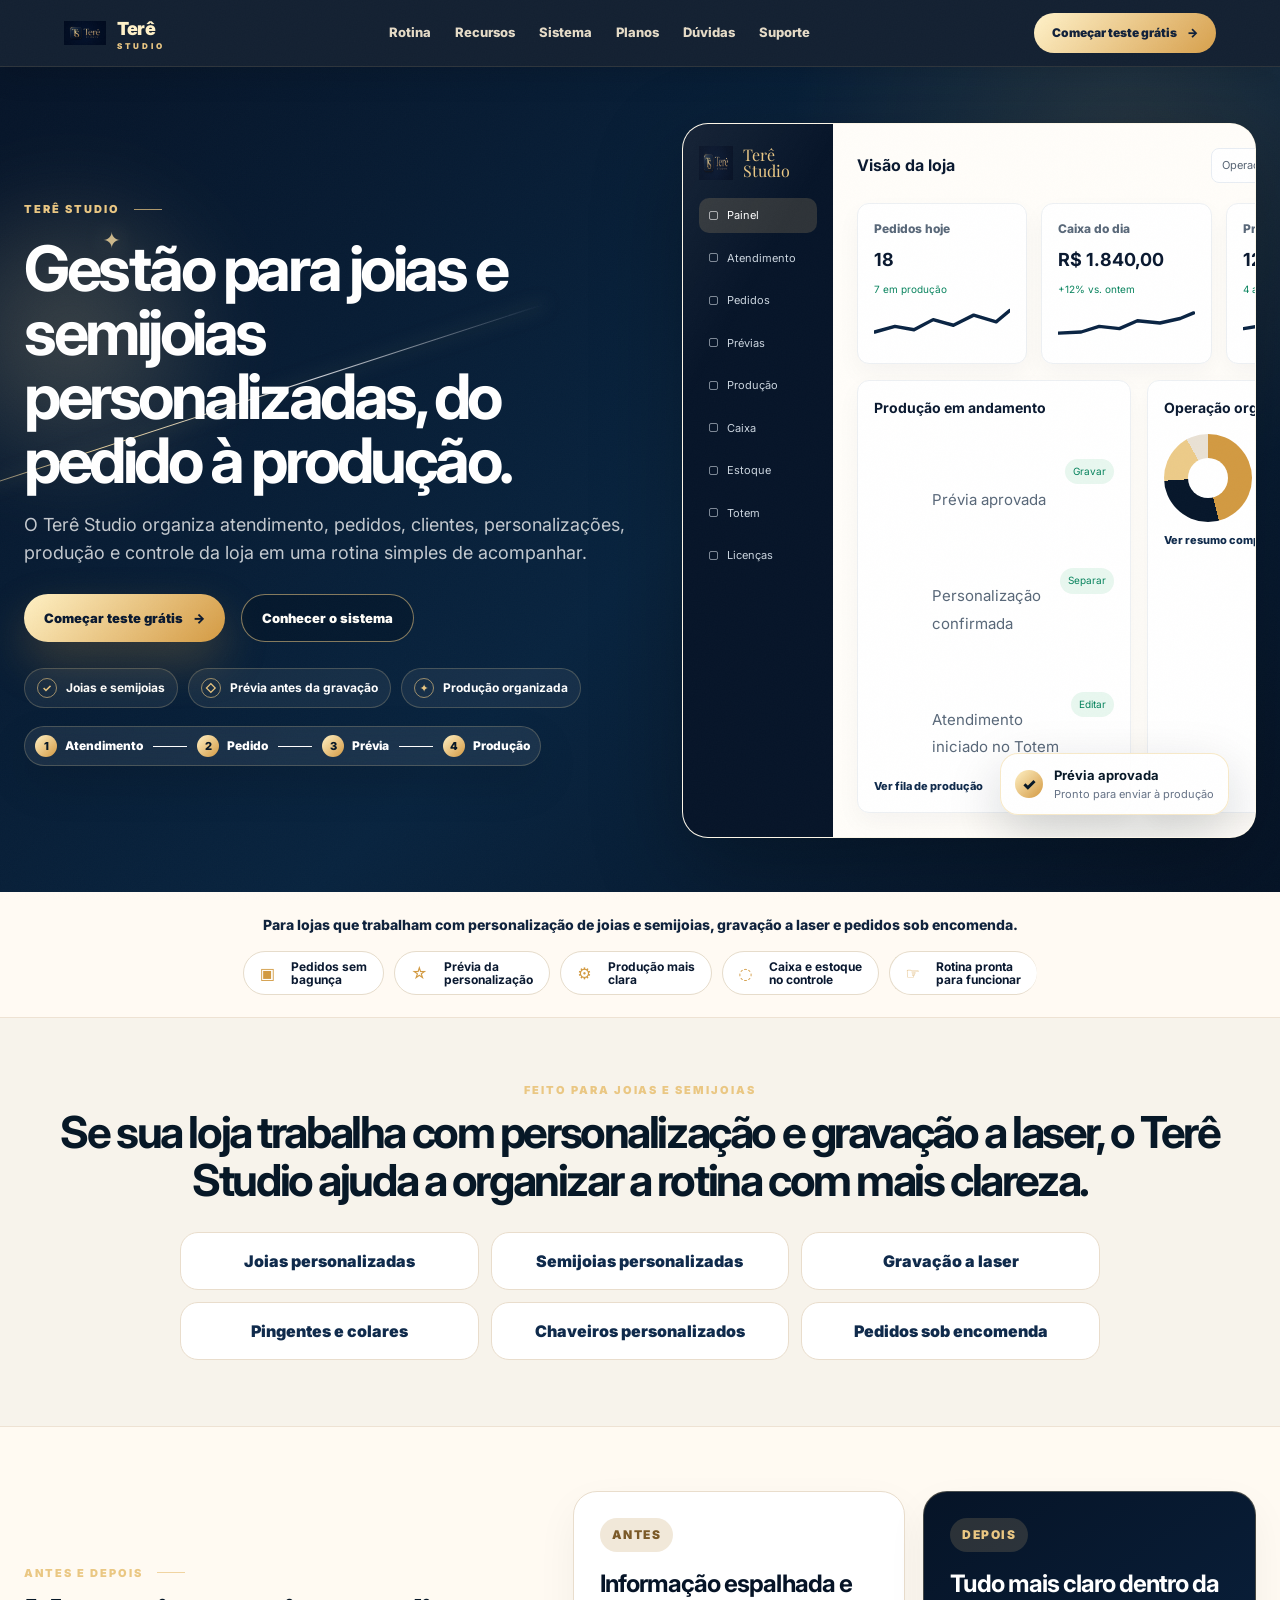
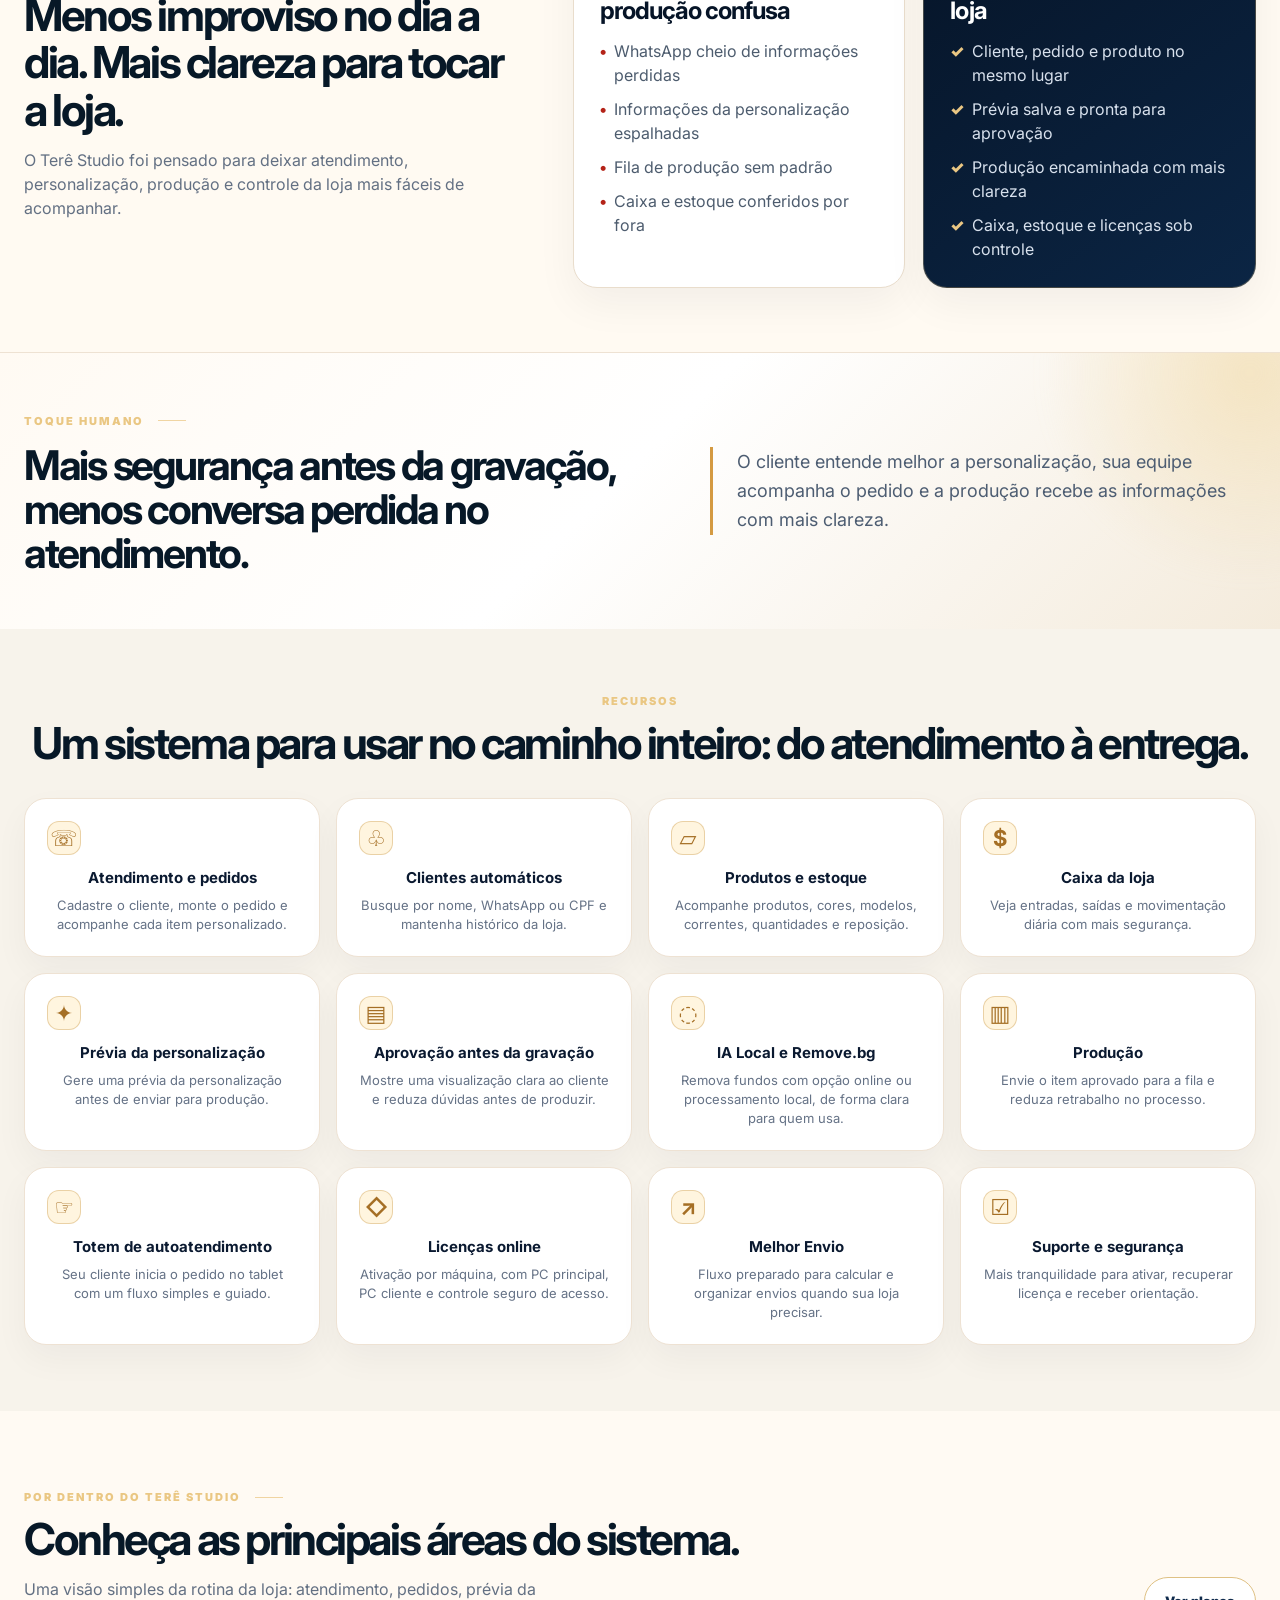
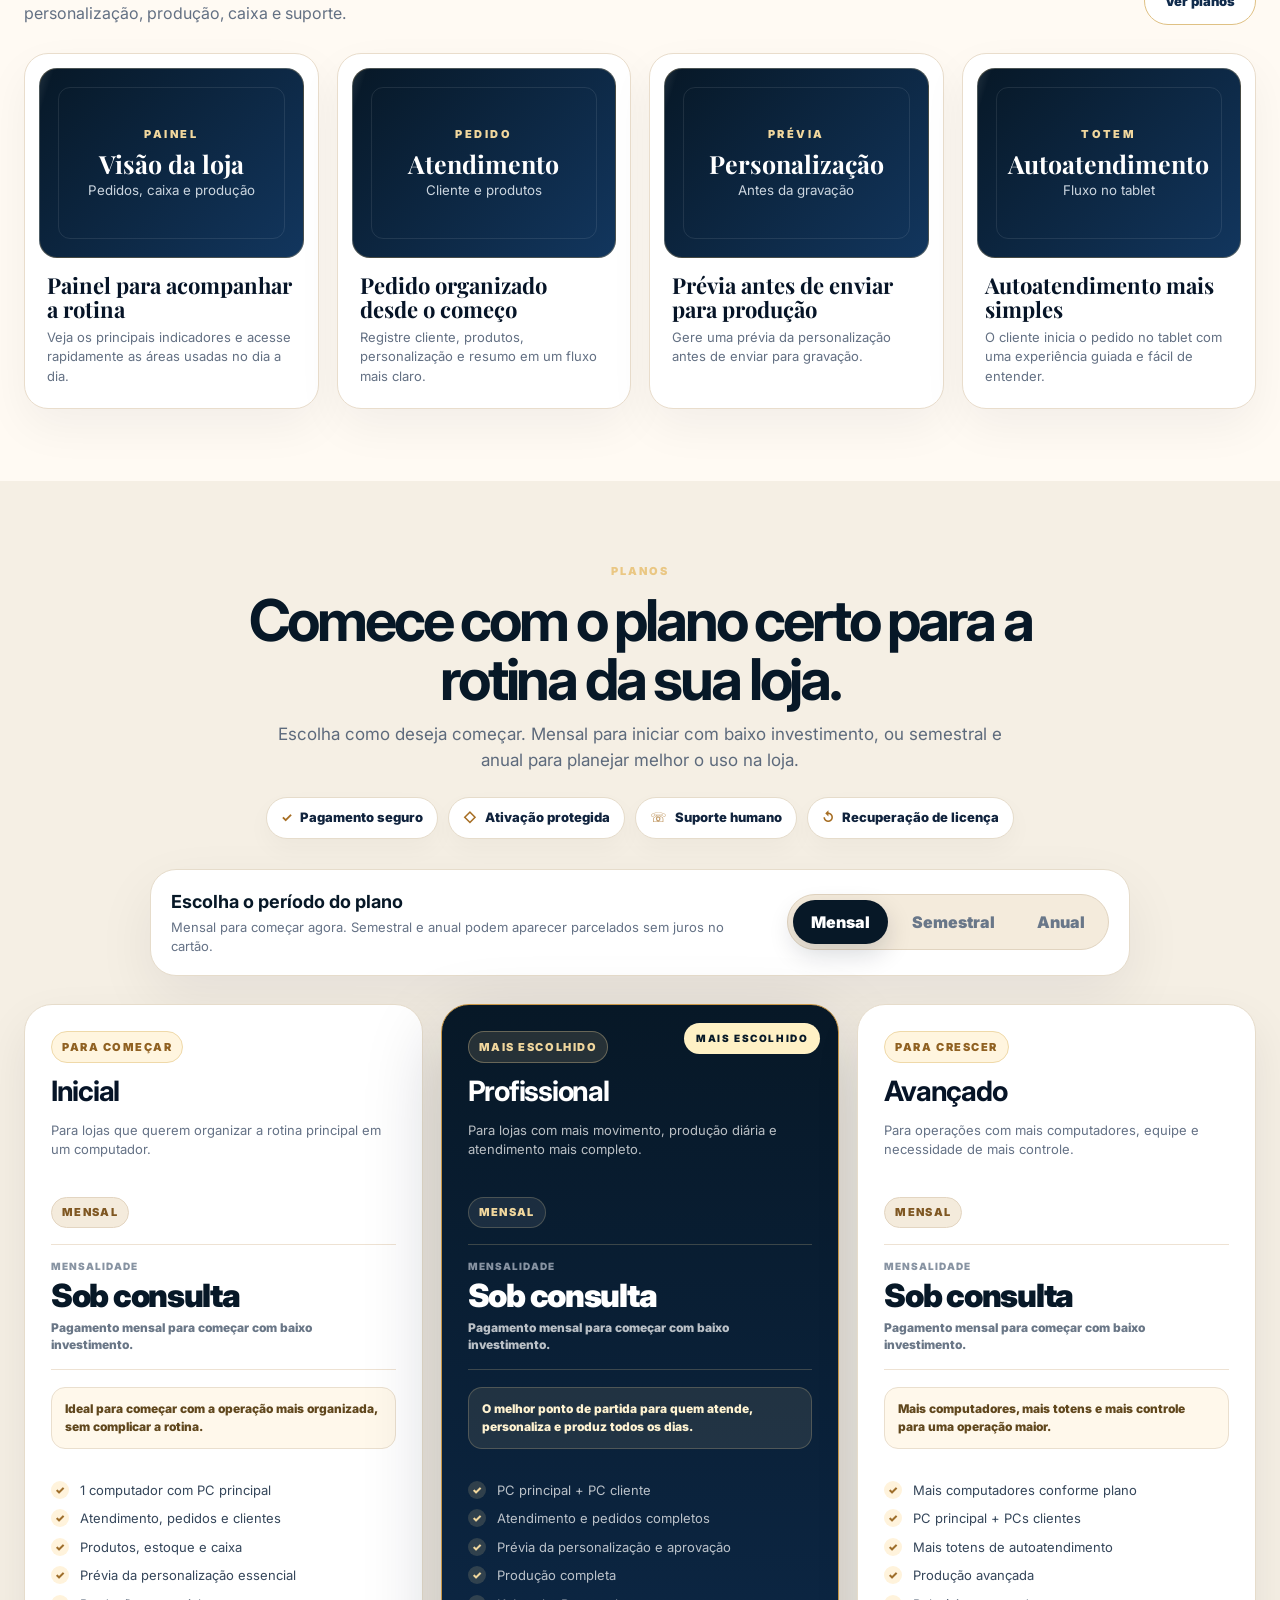
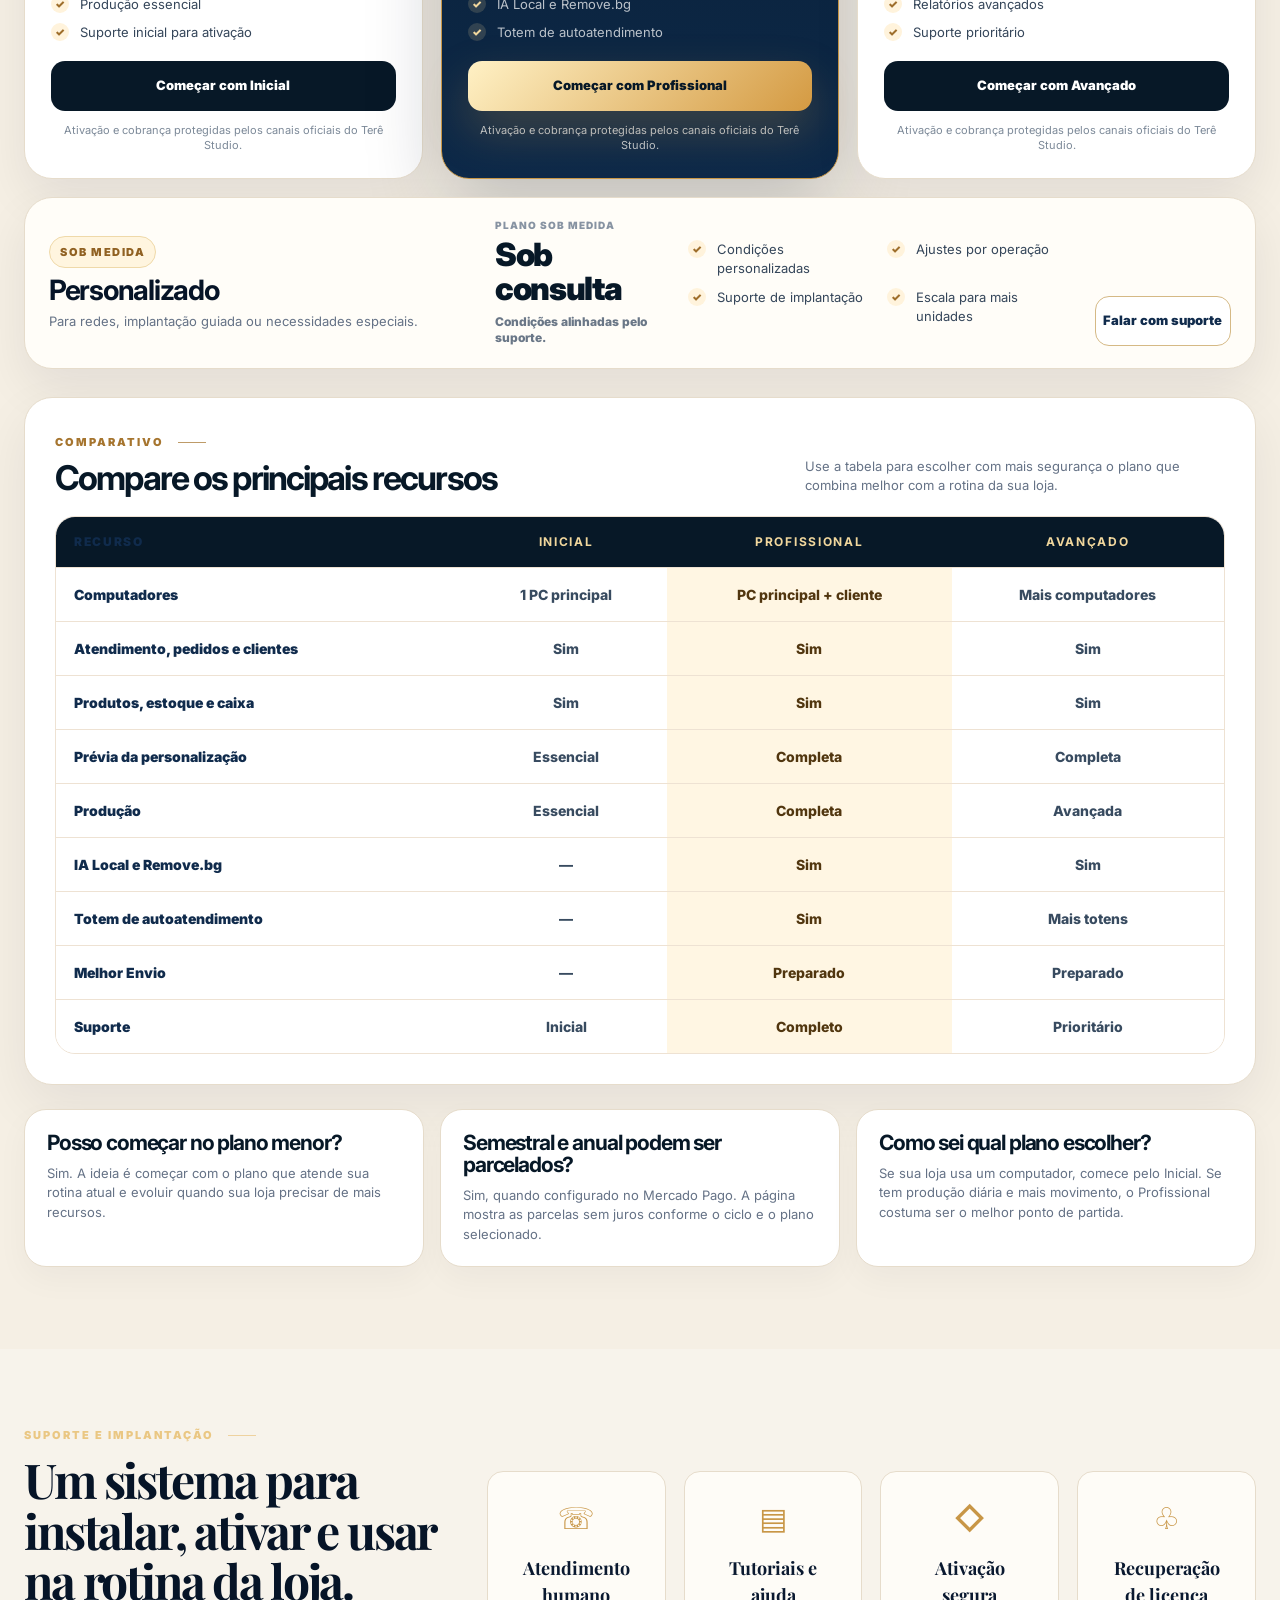
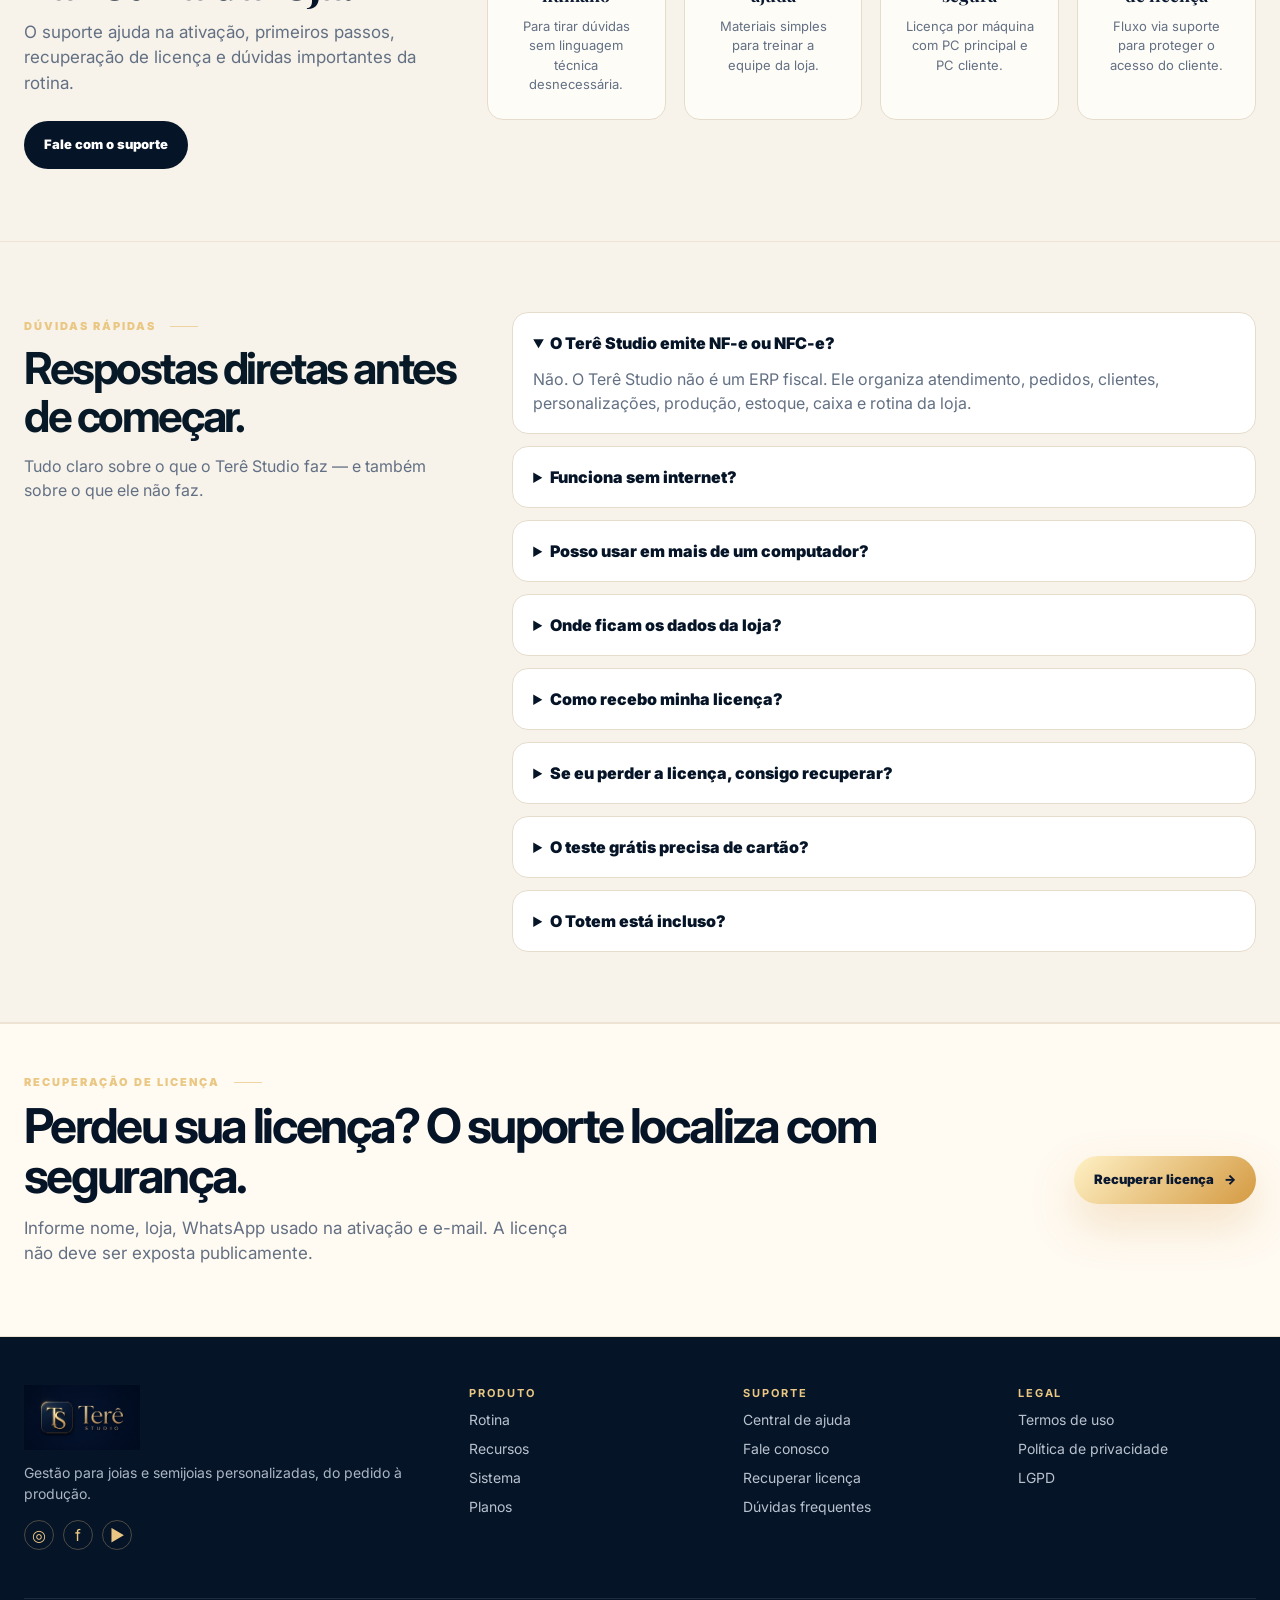
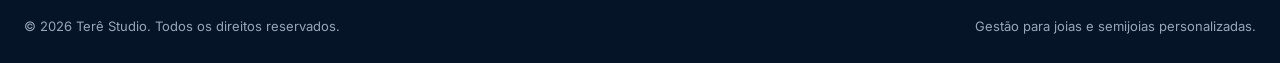
==== commit 0bff7781: "a" ====
--- a/index.html
+++ b/index.html
@@ -35,6 +35,14 @@
 
   <main>
     <section class="hero">
+      <div class="hero-ambient" aria-hidden="true">
+        <span class="glow-orb glow-orb-one"></span>
+        <span class="glow-orb glow-orb-two"></span>
+        <span class="laser-sweep"></span>
+        <span class="spark spark-one">✦</span>
+        <span class="spark spark-two">◇</span>
+        <span class="spark spark-three">✧</span>
+      </div>
       <div class="section-shell hero-grid">
         <div class="hero-copy">
           <span class="eyebrow">Terê Studio</span>
@@ -48,6 +56,15 @@
             <span><b>✓</b><strong>Joias e semijoias</strong><small>Gestão pensada para personalização e gravação</small></span>
             <span><b>◇</b><strong>Prévia antes da gravação</strong><small>Mais clareza antes de enviar para produção</small></span>
             <span><b>✦</b><strong>Produção organizada</strong><small>Pedidos e etapas com mais controle</small></span>
+          </div>
+          <div class="human-flow" aria-label="Fluxo da rotina no Terê Studio">
+            <span><i>1</i>Atendimento</span>
+            <b></b>
+            <span><i>2</i>Pedido</span>
+            <b></b>
+            <span><i>3</i>Prévia</span>
+            <b></b>
+            <span><i>4</i>Produção</span>
           </div>
         </div>
 
@@ -97,6 +114,13 @@
               </article>
             </div>
           </div>
+          <div class="dashboard-live-note" aria-hidden="true">
+            <span>✓</span>
+            <div>
+              <strong>Prévia aprovada</strong>
+              <small>Pronto para enviar à produção</small>
+            </div>
+          </div>
         </div>
       </div>
     </section>
@@ -158,6 +182,16 @@
             </ul>
           </article>
         </div>
+      </div>
+    </section>
+
+    <section class="emotion-strip">
+      <div class="section-shell emotion-grid">
+        <div>
+          <span class="eyebrow">Toque humano</span>
+          <h2>Mais segurança antes da gravação, menos conversa perdida no atendimento.</h2>
+        </div>
+        <p>O cliente entende melhor a personalização, sua equipe acompanha o pedido e a produção recebe as informações com mais clareza.</p>
       </div>
     </section>
 
--- a/assets/css/styles.css
+++ b/assets/css/styles.css
@@ -48,3 +48,41 @@
 @media (max-width:1180px){.premium-pricing-grid{grid-template-columns:repeat(2,1fr)}.pricing-card.support-only{grid-template-columns:1fr 1fr}.pricing-card.support-only .btn{grid-column:1/-1}.pricing-note-card{grid-template-columns:1fr}.comparison-head{display:grid}.pricing-card.featured{transform:none}}
 @media (max-width:920px){.pricing-section{padding:58px 0}.billing-panel{display:grid}.pricing-section .billing-toggle-wrap{justify-items:start;width:100%}.pricing-section .billing-toggle{width:100%;display:grid;grid-template-columns:repeat(3,1fr);border-radius:18px}.pricing-section .billing-toggle button{padding-inline:8px}.premium-pricing-grid,.plan-faq-grid{grid-template-columns:1fr}.pricing-card.support-only{grid-template-columns:1fr}.pricing-card.support-only .plan-feature-list{grid-template-columns:1fr}.plan-audience{min-height:auto}.comparison-card{padding:20px}.pricing-hero{text-align:left}.pricing-hero .eyebrow{justify-content:flex-start}.pricing-trust-row{justify-content:flex-start}.pricing-hero .eyebrow:after{display:block}}
 @media (max-width:620px){.pricing-card{padding:24px;border-radius:24px}.pricing-hero h2{font-size:36px}.pricing-note-card,.comparison-card,.billing-panel{border-radius:22px}.premium-price .price-main{font-size:28px}.comparison-table th,.comparison-table td{padding:13px 14px}.plan-card-head{padding-right:0}.plan-badge{position:static;width:max-content;margin-bottom:12px;order:-1}}
+
+/* RC61.6 — refinamento visual premium, mais SaaS real e menos cara de rascunho */
+:root{
+  --navy:#061427;
+  --navy-soft:#0a1f38;
+  --cream:#f7f3eb;
+  --cream-2:#efe6d6;
+  --gold:#c89646;
+  --gold-soft:#f1d79d;
+  --text:#0b1728;
+  --muted:#647184;
+  --border:#e6dccb;
+}
+body{background:#f7f3eb;color:var(--text)}
+.site-header{grid-template-columns:auto 1fr auto;padding:12px clamp(22px,5vw,68px);background:rgba(6,20,39,.94);box-shadow:0 8px 30px rgba(0,0,0,.12)}
+.brand{font-family:Inter,system-ui,sans-serif;font-size:18px;font-weight:900;letter-spacing:-.02em}.brand img{width:42px;height:42px}.brand small{font-size:8px;letter-spacing:.34em;margin-top:-2px}.nav{font-family:Inter,system-ui,sans-serif;font-size:13px;font-weight:800;gap:24px}.header-cta{min-height:40px;border-radius:999px;padding:0 18px;font-size:12px;box-shadow:none}
+.hero{background:radial-gradient(circle at 88% 10%,rgba(200,150,70,.15),transparent 25%),linear-gradient(135deg,#071529 0%,#09243f 54%,#061427 100%)}
+.hero:before{opacity:.18}.hero-grid{grid-template-columns:minmax(0,1fr) minmax(500px,.95fr);gap:54px;min-height:620px;padding:56px 0 54px}.eyebrow{font-size:11px;letter-spacing:.18em}.eyebrow:after{width:28px}.hero h1,.section-title h2,.pricing-hero h2,.comparison-head h3,.pricing-note-card h3,.plan-faq-grid h3,.recovery-grid h2{font-family:Inter,system-ui,sans-serif;letter-spacing:-.055em}.hero h1{font-size:clamp(44px,4.9vw,68px);line-height:1.02;max-width:760px;margin:18px 0;color:#fff}.hero p{font-size:18px;line-height:1.55;color:rgba(255,255,255,.76);max-width:640px}.hero-actions{margin-top:28px}.btn{border-radius:999px;min-height:48px;padding:0 20px;font-size:13px}.hero-trust{display:flex;flex-wrap:wrap;gap:10px;margin-top:26px;max-width:760px}.hero-trust span{display:flex;align-items:center;gap:9px;border:1px solid rgba(241,215,157,.22);background:rgba(255,255,255,.06);border-radius:999px;padding:9px 12px;color:#fff}.hero-trust b{width:20px;height:20px;font-size:11px}.hero-trust strong{font-size:12px;white-space:nowrap}.hero-trust small{display:none}.dashboard-card{border-radius:26px;min-height:420px;transform:none;box-shadow:0 28px 90px rgba(0,0,0,.28);border:1px solid rgba(241,215,157,.18)}.dash-sidebar{background:#071529}.dash-sidebar a{font-size:11px;padding:9px 10px}.dash-main{padding:24px}.dash-top strong{font-size:16px}.kpi-grid article,.dash-bottom article{border-color:#edf0f3;box-shadow:0 10px 24px rgba(6,20,39,.04)}
+.trust-strip{background:#fffaf3}.trust-strip .section-shell{padding:22px 0}.trust-strip p{font-family:Inter,system-ui,sans-serif;font-size:14px;font-weight:800;color:#10233d;letter-spacing:0;margin-bottom:16px}.trust-icons{display:flex;flex-wrap:wrap;justify-content:center;gap:10px}.trust-icons span{border:1px solid var(--border);background:#fff;border-radius:999px;min-height:44px;padding:0 16px;font-size:16px}.trust-icons strong{font-size:12px;line-height:1.15}
+.who-section,.modules-section{padding:58px 0 66px}.section-title h2{font-size:clamp(30px,3.5vw,44px);line-height:1.08;color:#071827}.section-title p{font-size:16px}.who-grid{grid-template-columns:repeat(3,1fr);max-width:920px;margin:28px auto 0}.who-grid article{border-radius:18px;padding:16px;background:#fff;box-shadow:none}.before-after-grid{padding:64px 0}.compare-cards article{border-radius:24px;box-shadow:0 16px 42px rgba(6,20,39,.05)}.compare-cards h3{font-family:Inter,system-ui,sans-serif;letter-spacing:-.04em;font-size:24px;line-height:1.13}
+.module-grid.premium-grid{display:grid;grid-template-columns:repeat(4,1fr);gap:16px}.module-grid.premium-grid article{border-radius:22px;padding:22px;background:#fff;box-shadow:0 14px 34px rgba(6,20,39,.045);border-color:#eee2d3}.module-grid.premium-grid b{width:34px;height:34px;border-radius:12px;background:#fff5df;color:#a56f25;display:grid;place-items:center;margin-bottom:12px}.module-grid.premium-grid h3{font-size:15px;margin:0 0 7px}.module-grid.premium-grid p{font-size:13px;line-height:1.45;color:#657286;margin:0}.inside-section{background:#fffaf3}.screen-card{border-radius:24px;box-shadow:0 18px 46px rgba(6,20,39,.05)}.screen-placeholder{border-radius:18px;background:linear-gradient(135deg,#071827,#12365e);color:#fff}.screen-placeholder span{color:#f1d79d}
+/* Planos: área com aparência de página de preço profissional */
+.pricing-section{background:#f5efe4;color:#071827;padding:76px 0 82px;overflow:hidden}.pricing-section:before{display:none}.pricing-hero{text-align:center;margin-bottom:26px}.pricing-hero h2{font-size:clamp(36px,4.5vw,58px);color:#071827;margin:10px 0 12px}.pricing-hero p{color:#5d6a7c;font-size:17px;line-height:1.55}.pricing-trust-row span{background:#fff;border-color:#e6dccb;color:#10233d;box-shadow:0 10px 24px rgba(6,20,39,.035)}.pricing-trust-row b{color:#a66d22}.billing-panel{background:#fff;border:1px solid #e6dccb;border-radius:26px;margin:30px auto 28px;max-width:980px;box-shadow:0 22px 58px rgba(6,20,39,.07)}.billing-panel strong{color:#071827}.billing-panel p{color:#657286}.pricing-section .billing-toggle{background:#f4ebdc;border:1px solid #e1d4c0;padding:5px;box-shadow:none}.billing-toggle button{border-radius:999px;font-weight:900;color:#697789}.billing-toggle button.is-active{background:#071827;color:#fff;box-shadow:0 10px 26px rgba(6,20,39,.16)}.premium-pricing-grid{grid-template-columns:repeat(3,minmax(0,1fr));gap:18px;align-items:stretch}.pricing-card{min-height:auto;border-radius:28px;background:#fff;color:#071827;border:1px solid #e6dccb;padding:26px;box-shadow:0 20px 48px rgba(6,20,39,.075)}.pricing-card.featured{transform:none;background:linear-gradient(180deg,#071827,#0d2949);color:#fff;border-color:#c89646;box-shadow:0 28px 76px rgba(6,20,39,.22)}.pricing-card.featured:before{display:none}.pricing-card.featured h3,.pricing-card.featured .premium-price .price-main{color:#fff}.pricing-card.featured .plan-audience,.pricing-card.featured .plan-feature-list,.pricing-card.featured .premium-price .price-subtitle,.pricing-card.featured .plan-card-bottom small{color:rgba(255,255,255,.72)!important}.pricing-card.featured .premium-price{border-color:rgba(241,215,157,.22)}.pricing-card.featured .plan-feature-list li:before{background:rgba(241,215,157,.16);color:#f1d79d}.pricing-card.featured .plan-highlight{background:rgba(241,215,157,.1);border-color:rgba(241,215,157,.22);color:#fff3d1!important}.pricing-card.featured .btn-primary{background:linear-gradient(135deg,#fff1c5,#d49a42);color:#071827;border:0}.plan-badge{top:18px;right:18px;background:#fff1c5;color:#071827;box-shadow:none}.plan-kicker{background:#fff5df;border-color:#efd9a9;color:#906122}.pricing-card.featured .plan-kicker{background:rgba(241,215,157,.13);border-color:rgba(241,215,157,.32);color:#f1d79d}.pricing-card h3{font-family:Inter,system-ui,sans-serif;font-size:28px;letter-spacing:-.045em}.plan-audience{min-height:58px;font-size:13px!important;color:#657286!important}.pricing-card .plan-cycle-pill{display:inline-flex;border-radius:999px;background:#f4ebdc;border:1px solid #e3d5c1;color:#7f5722;padding:6px 10px;font-size:11px;font-weight:900;text-transform:uppercase;letter-spacing:.12em}.pricing-card.featured .plan-cycle-pill{background:rgba(255,255,255,.08);border-color:rgba(241,215,157,.22);color:#f1d79d}.premium-price{margin:16px 0 13px;padding:16px 0;border-top:1px solid #eee2d3;border-bottom:1px solid #eee2d3}.premium-price small{font-size:10px;color:#8793a2}.premium-price .price-main{font-size:32px;color:#071827}.premium-price .price-subtitle{font-size:12px;color:#6a7787}.plan-highlight{font-size:12px!important;border-radius:14px;margin:4px 0 14px!important}.plan-feature-list{gap:9px;font-size:12.5px;margin-bottom:18px}.plan-feature-list li{grid-template-columns:20px 1fr}.plan-feature-list li:before{width:18px;height:18px;font-size:11px}.pricing-card:not(.featured):not(.support-only) .btn-primary{background:#071827;color:#fff;border:0}.pricing-card.support-only{grid-column:1/-1;display:grid;grid-template-columns:1.1fr .45fr 1fr .35fr;gap:18px;align-items:center;padding:22px 24px;background:#fffdf8}.pricing-card.support-only .plan-feature-list{display:grid;grid-template-columns:repeat(2,1fr);margin:0}.pricing-card.support-only .premium-price{border:0;padding:0;margin:0}.pricing-note-card{display:none}.comparison-card{background:#fff;color:#071827;border-color:#e6dccb;border-radius:28px;box-shadow:0 20px 54px rgba(6,20,39,.07);margin-top:28px}.comparison-head h3{font-size:34px;color:#071827}.comparison-head p{color:#657286}.comparison-table thead th{background:#071827;color:#f1d79d}.comparison-table tbody td:nth-child(3){background:#fff6e3}.plan-faq-grid{grid-template-columns:repeat(3,1fr);gap:16px}.plan-faq-grid article{background:#fff;border:1px solid #e6dccb;color:#071827;border-radius:22px;box-shadow:0 12px 32px rgba(6,20,39,.04)}.plan-faq-grid h3{font-size:21px;color:#071827}.plan-faq-grid p{color:#657286}.checkout-section{background:#fffaf3}
+.support-section,.faq-section,.recovery-section{background:#f7f3eb}.support-cards article,.faq-list details{box-shadow:none;border-color:#e6dccb}.footer{background:#061427}
+@media (max-width:1180px){.hero-grid{grid-template-columns:1fr;min-height:auto}.dashboard-card{max-width:900px}.module-grid.premium-grid{grid-template-columns:repeat(3,1fr)}.premium-pricing-grid{grid-template-columns:1fr 1fr}.pricing-card.support-only{grid-template-columns:1fr}.pricing-card.support-only .plan-feature-list{grid-template-columns:1fr 1fr}}
+@media (max-width:920px){.site-header{grid-template-columns:auto auto;justify-content:space-between}.hero-grid{padding:44px 0}.hero h1{font-size:42px}.dashboard-card{display:none}.who-grid,.module-grid.premium-grid,.premium-pricing-grid,.plan-faq-grid,.compare-cards{grid-template-columns:1fr}.before-after-grid{grid-template-columns:1fr}.billing-panel{display:grid}.pricing-section .billing-toggle-wrap{justify-items:start}.pricing-hero{text-align:left}.pricing-trust-row{justify-content:flex-start}.pricing-hero .eyebrow{justify-content:flex-start}.pricing-hero .eyebrow:after{display:block}}
+@media (max-width:620px){.section-shell{width:min(100% - 28px,1240px)}.hero h1{font-size:36px;letter-spacing:-.055em}.hero p{font-size:16px}.hero-trust{display:grid}.hero-trust span{border-radius:18px}.trust-icons{justify-content:flex-start}.trust-icons span{width:100%;justify-content:flex-start}.who-grid article{text-align:left}.pricing-card{padding:22px;border-radius:24px}.pricing-hero h2{font-size:32px}.pricing-card.support-only .plan-feature-list{grid-template-columns:1fr}.premium-price .price-main{font-size:28px}.comparison-card{padding:18px}}
+
+/* RC61.7 — toque humano, movimento premium e microinterações */
+html{scroll-behavior:smooth}body{position:relative}body::before{content:"";position:fixed;inset:0;pointer-events:none;z-index:9999;opacity:.035;background-image:url("data:image/svg+xml,%3Csvg xmlns='http://www.w3.org/2000/svg' width='180' height='180' viewBox='0 0 180 180'%3E%3Cfilter id='n'%3E%3CfeTurbulence type='fractalNoise' baseFrequency='.75' numOctaves='2' stitchTiles='stitch'/%3E%3C/filter%3E%3Crect width='180' height='180' filter='url(%23n)' opacity='.55'/%3E%3C/svg%3E")}.hero{position:relative;overflow:hidden}.hero .section-shell{position:relative;z-index:2}.hero-ambient{position:absolute;inset:0;z-index:1;pointer-events:none;overflow:hidden}.glow-orb{position:absolute;width:360px;height:360px;border-radius:999px;filter:blur(34px);opacity:.55;animation:orbFloat 11s ease-in-out infinite}.glow-orb-one{left:-110px;top:90px;background:radial-gradient(circle,rgba(241,215,157,.44),rgba(241,215,157,0) 68%)}.glow-orb-two{right:8%;top:18%;background:radial-gradient(circle,rgba(73,154,193,.28),rgba(73,154,193,0) 72%);animation-delay:-4s}.laser-sweep{position:absolute;left:-12%;top:42%;width:56%;height:1px;background:linear-gradient(90deg,transparent,rgba(241,215,157,.95),rgba(255,255,255,.8),transparent);box-shadow:0 0 18px rgba(241,215,157,.55);transform:rotate(-18deg);animation:laserSweep 8s ease-in-out infinite}.spark{position:absolute;color:rgba(241,215,157,.82);text-shadow:0 0 24px rgba(241,215,157,.45);font-size:22px;animation:sparkDrift 8s ease-in-out infinite}.spark-one{left:8%;top:19%}.spark-two{right:15%;top:12%;animation-delay:-2.8s}.spark-three{right:30%;bottom:18%;animation-delay:-5.2s}@keyframes orbFloat{0%,100%{transform:translate3d(0,0,0) scale(1)}50%{transform:translate3d(34px,-22px,0) scale(1.08)}}@keyframes laserSweep{0%,100%{opacity:0;transform:translateX(-20%) rotate(-18deg)}22%,42%{opacity:.95}58%{opacity:0;transform:translateX(150%) rotate(-18deg)}}@keyframes sparkDrift{0%,100%{transform:translateY(0) rotate(0deg);opacity:.35}50%{transform:translateY(-18px) rotate(12deg);opacity:.9}}
+.btn{position:relative;overflow:hidden}.btn-gold::after{content:"";position:absolute;inset:-60% -80%;background:linear-gradient(110deg,transparent 35%,rgba(255,255,255,.55) 50%,transparent 65%);transform:translateX(-65%) rotate(8deg);animation:buttonShine 4.8s ease-in-out infinite}.btn-gold span,.btn-gold{isolation:isolate}.btn-gold span{position:relative;z-index:1}@keyframes buttonShine{0%,55%{transform:translateX(-75%) rotate(8deg);opacity:0}68%{opacity:1}88%,100%{transform:translateX(75%) rotate(8deg);opacity:0}}
+.human-flow{margin-top:18px;display:inline-flex;align-items:center;gap:10px;border:1px solid rgba(241,215,157,.22);background:rgba(255,255,255,.075);backdrop-filter:blur(12px);border-radius:999px;padding:8px 10px;box-shadow:0 18px 44px rgba(0,0,0,.12)}.human-flow span{display:inline-flex;align-items:center;gap:8px;color:#fff;font-size:12px;font-weight:850;white-space:nowrap}.human-flow i{font-style:normal;width:22px;height:22px;border-radius:999px;display:grid;place-items:center;background:linear-gradient(135deg,#fff1c5,#d49a42);color:#071827;font-size:11px}.human-flow b{display:block;width:34px;height:1px;background:linear-gradient(90deg,rgba(241,215,157,.2),rgba(241,215,157,.9),rgba(241,215,157,.2));position:relative;overflow:hidden}.human-flow b::after{content:"";position:absolute;inset:0;background:#fff;animation:flowPulse 2.8s ease-in-out infinite}@keyframes flowPulse{0%{transform:translateX(-115%);opacity:0}40%{opacity:.8}100%{transform:translateX(115%);opacity:0}}
+.dashboard-card{position:relative;overflow:hidden}.dashboard-card::after{content:"";position:absolute;inset:-1px;border-radius:inherit;pointer-events:none;background:linear-gradient(120deg,transparent 0%,rgba(255,255,255,.18) 35%,transparent 58%);opacity:.5;transform:translateX(-70%);animation:cardGlint 7s ease-in-out infinite}.dashboard-live-note{position:absolute;right:26px;bottom:22px;z-index:3;display:flex;align-items:center;gap:11px;padding:12px 14px;border-radius:18px;background:rgba(255,255,255,.92);border:1px solid rgba(241,215,157,.55);box-shadow:0 20px 54px rgba(6,20,39,.18);animation:noteFloat 4.6s ease-in-out infinite}.dashboard-live-note span{width:28px;height:28px;border-radius:999px;background:linear-gradient(135deg,#fff1c5,#d49a42);display:grid;place-items:center;color:#071827;font-weight:900}.dashboard-live-note strong{display:block;color:#071827;font-size:13px}.dashboard-live-note small{display:block;color:#657286;font-size:11px}@keyframes cardGlint{0%,48%{transform:translateX(-80%);opacity:0}58%{opacity:.6}82%,100%{transform:translateX(80%);opacity:0}}@keyframes noteFloat{0%,100%{transform:translateY(0)}50%{transform:translateY(-8px)}}
+.emotion-strip{position:relative;background:linear-gradient(135deg,#fffaf3 0%,#ffffff 48%,#f4ebdc 100%);overflow:hidden}.emotion-strip::before{content:"";position:absolute;width:420px;height:420px;border-radius:999px;right:-180px;top:-190px;background:radial-gradient(circle,rgba(241,215,157,.5),rgba(241,215,157,0) 70%);filter:blur(10px)}.emotion-grid{position:relative;z-index:1;display:grid;grid-template-columns:1.08fr .92fr;gap:46px;align-items:center;padding:54px 0}.emotion-grid h2{font-family:Inter,system-ui,sans-serif;font-size:clamp(30px,3.2vw,44px);line-height:1.08;letter-spacing:-.055em;color:#071827;margin:12px 0 0}.emotion-grid p{font-size:18px;line-height:1.62;color:#4d5d72;margin:0;border-left:3px solid #d49a42;padding-left:24px}
+.module-grid.premium-grid article,.screen-card,.pricing-card,.support-cards article,.faq-list details,.comparison-card,.compare-cards article{transition:transform .28s ease,box-shadow .28s ease,border-color .28s ease}.module-grid.premium-grid article:hover,.screen-card:hover,.support-cards article:hover,.compare-cards article:hover{transform:translateY(-6px);box-shadow:0 24px 58px rgba(6,20,39,.1);border-color:rgba(200,150,70,.42)}.pricing-card:hover{transform:translateY(-5px);box-shadow:0 30px 78px rgba(6,20,39,.12)}.pricing-card.featured:hover{transform:translateY(-6px);box-shadow:0 34px 86px rgba(6,20,39,.28)}.screen-placeholder{position:relative;overflow:hidden}.screen-placeholder::after{content:"";position:absolute;left:-30%;top:0;width:24%;height:100%;background:linear-gradient(90deg,transparent,rgba(255,255,255,.22),transparent);transform:skewX(-18deg);animation:screenScan 5.6s ease-in-out infinite}.screen-card:nth-child(2) .screen-placeholder::after{animation-delay:-1.2s}.screen-card:nth-child(3) .screen-placeholder::after{animation-delay:-2.4s}.screen-card:nth-child(4) .screen-placeholder::after{animation-delay:-3.6s}@keyframes screenScan{0%,55%{left:-35%;opacity:0}66%{opacity:1}100%{left:110%;opacity:0}}
+.reveal{opacity:0;transform:translateY(24px);transition:opacity .72s ease,transform .72s ease}.reveal.is-visible{opacity:1;transform:translateY(0)}.reveal-delay-1{transition-delay:.08s}.reveal-delay-2{transition-delay:.16s}.reveal-delay-3{transition-delay:.24s}.reveal-delay-4{transition-delay:.32s}
+@media (max-width:920px){.human-flow{display:grid;grid-template-columns:1fr 28px 1fr;align-items:center;border-radius:24px;max-width:420px}.human-flow b:nth-of-type(2),.human-flow b:nth-of-type(3){display:none}.dashboard-live-note{display:none}.emotion-grid{grid-template-columns:1fr;gap:22px}.emotion-grid p{font-size:16px}.spark,.laser-sweep{display:none}}@media (max-width:620px){.human-flow{display:flex;flex-wrap:wrap;border-radius:22px}.human-flow b{display:none}.emotion-grid{padding:42px 0}.emotion-grid h2{font-size:30px}.glow-orb{width:240px;height:240px}.pricing-card:hover,.pricing-card.featured:hover,.module-grid.premium-grid article:hover,.screen-card:hover{transform:none}}
+@media (prefers-reduced-motion:reduce){*,*::before,*::after{animation:none!important;transition:none!important;scroll-behavior:auto!important}.reveal{opacity:1;transform:none}}
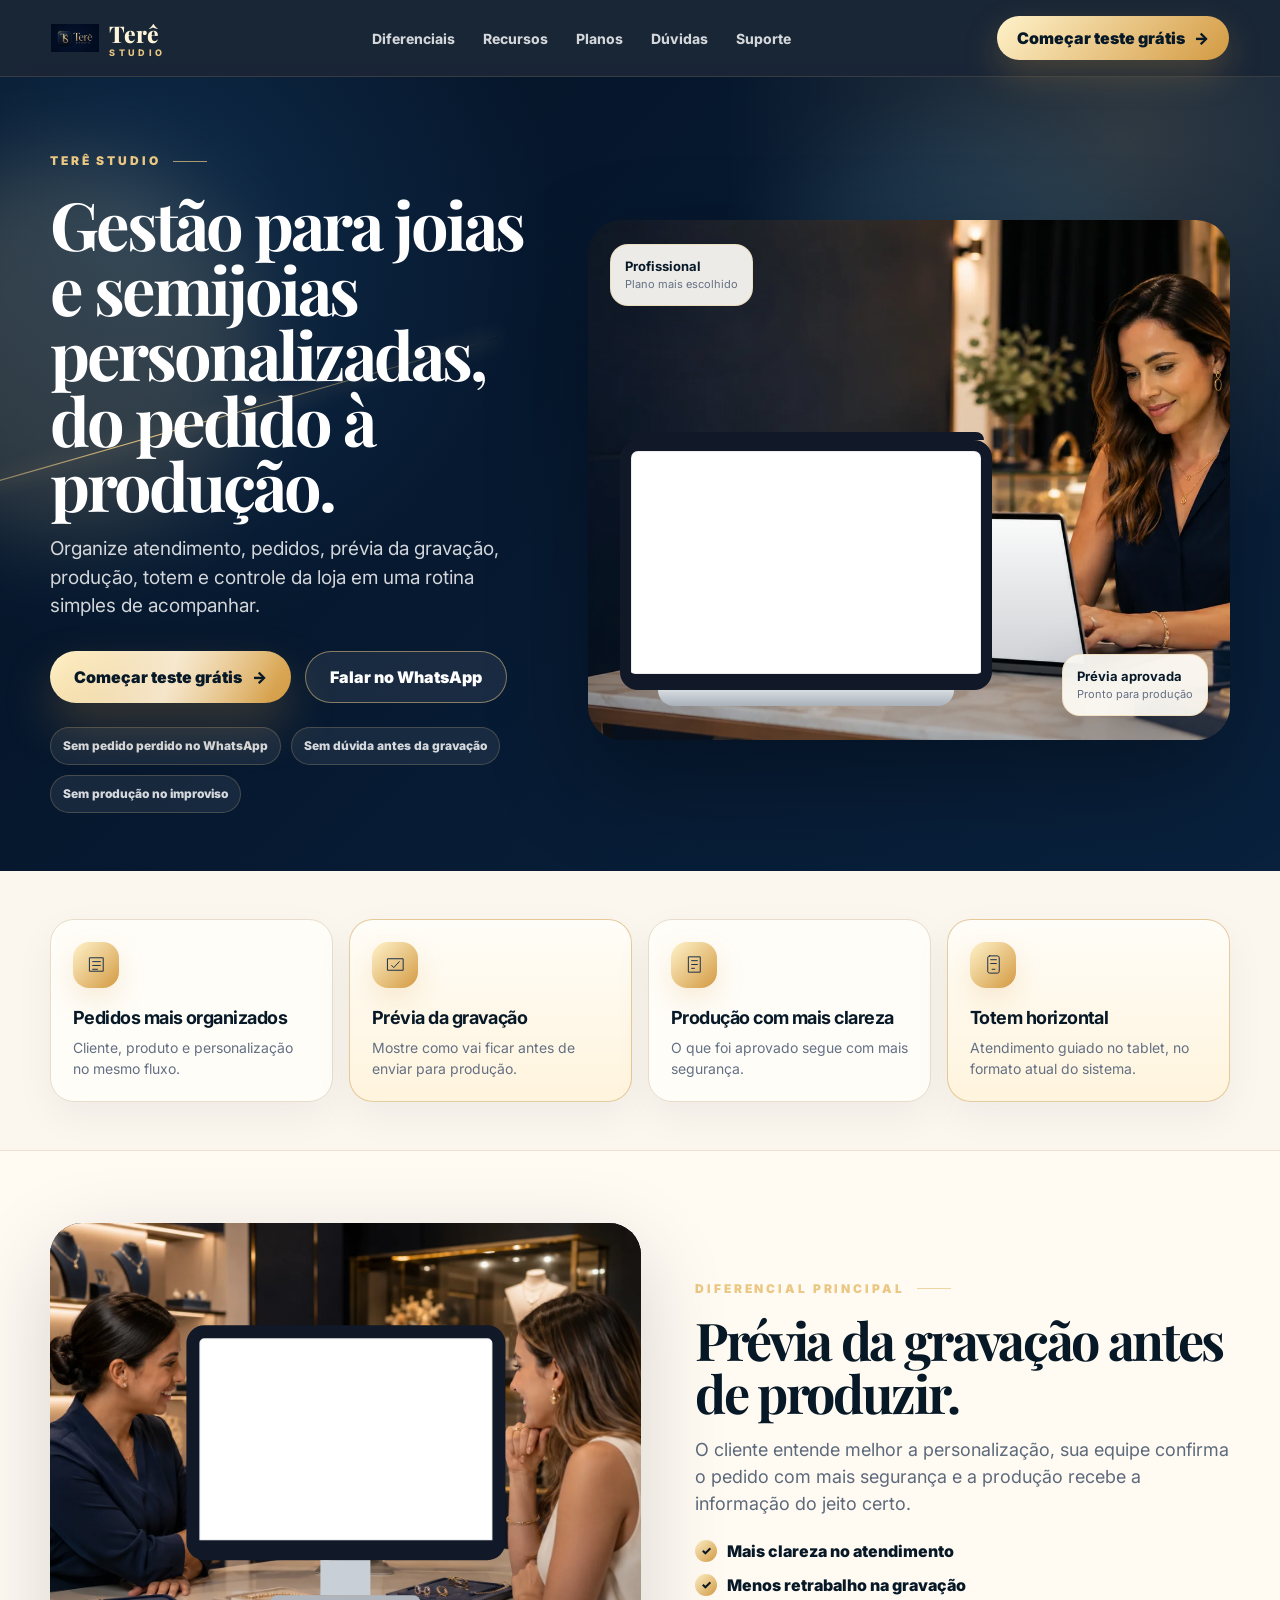
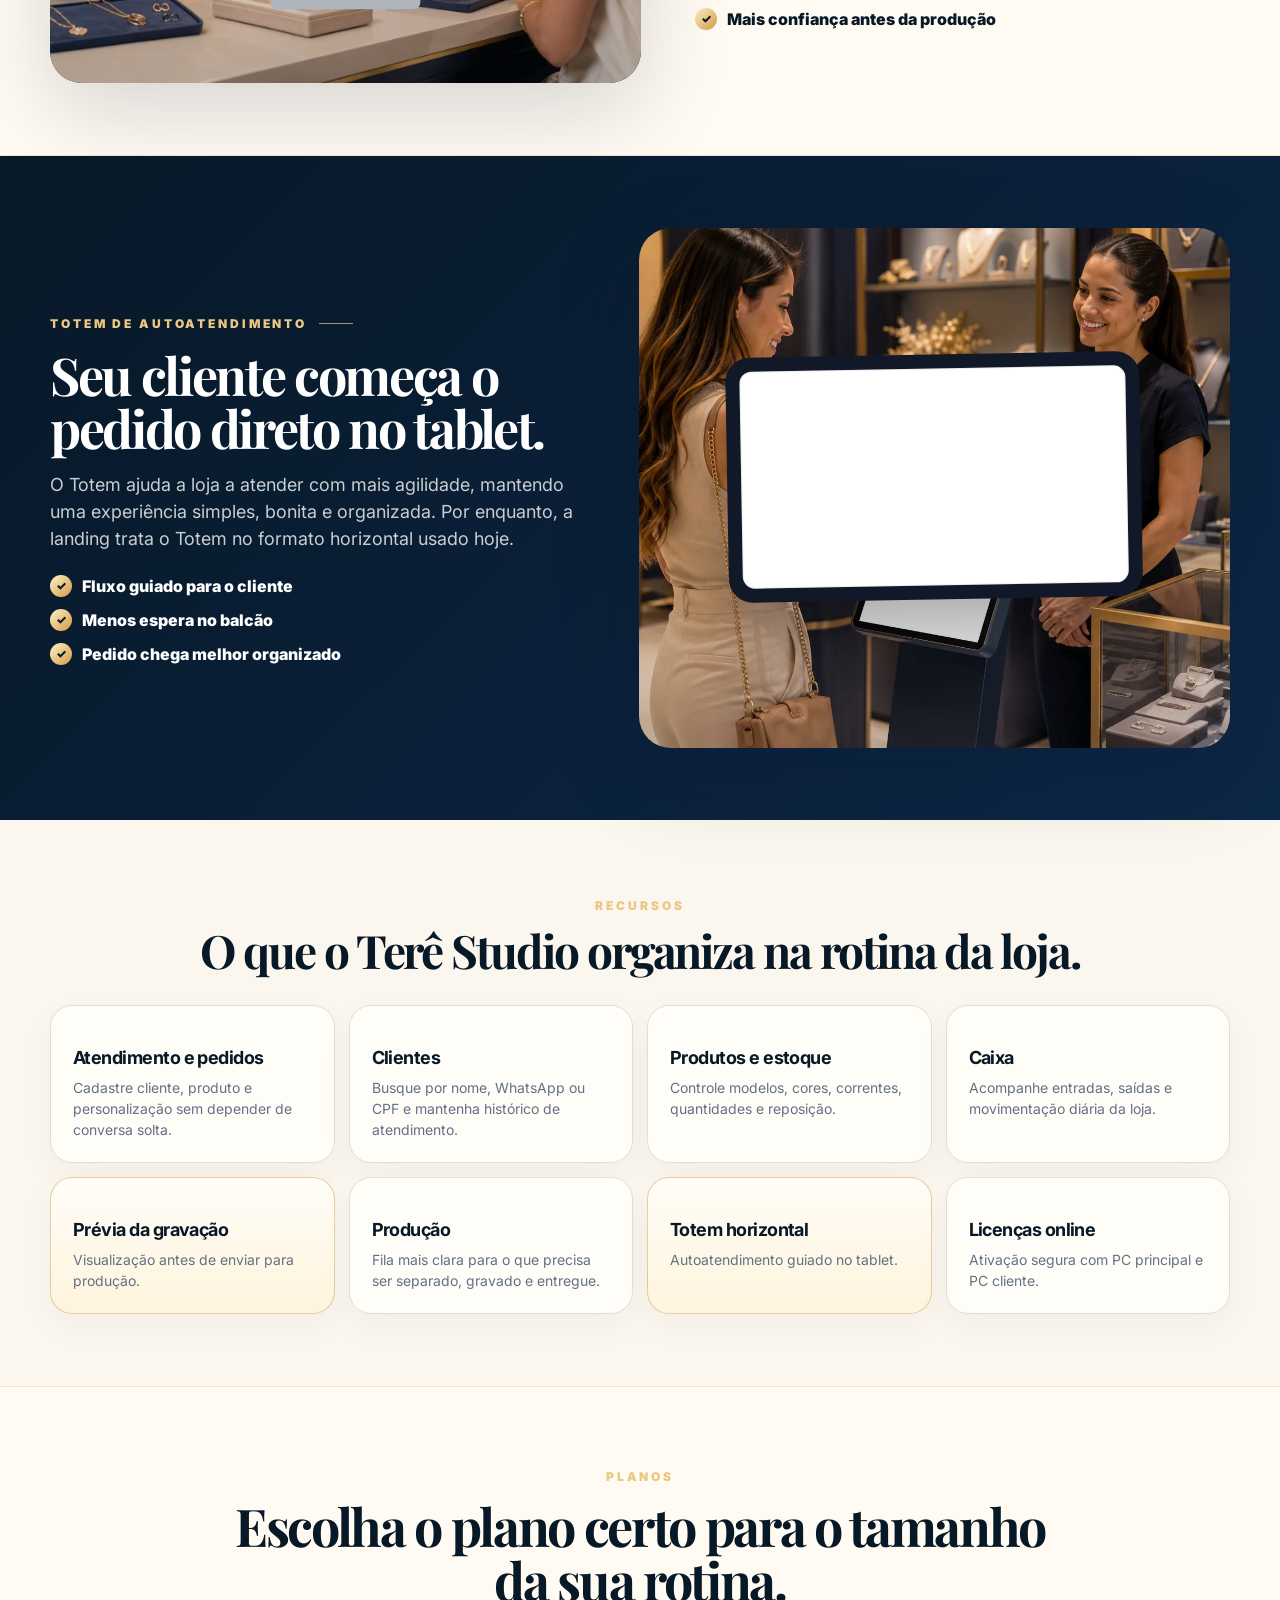
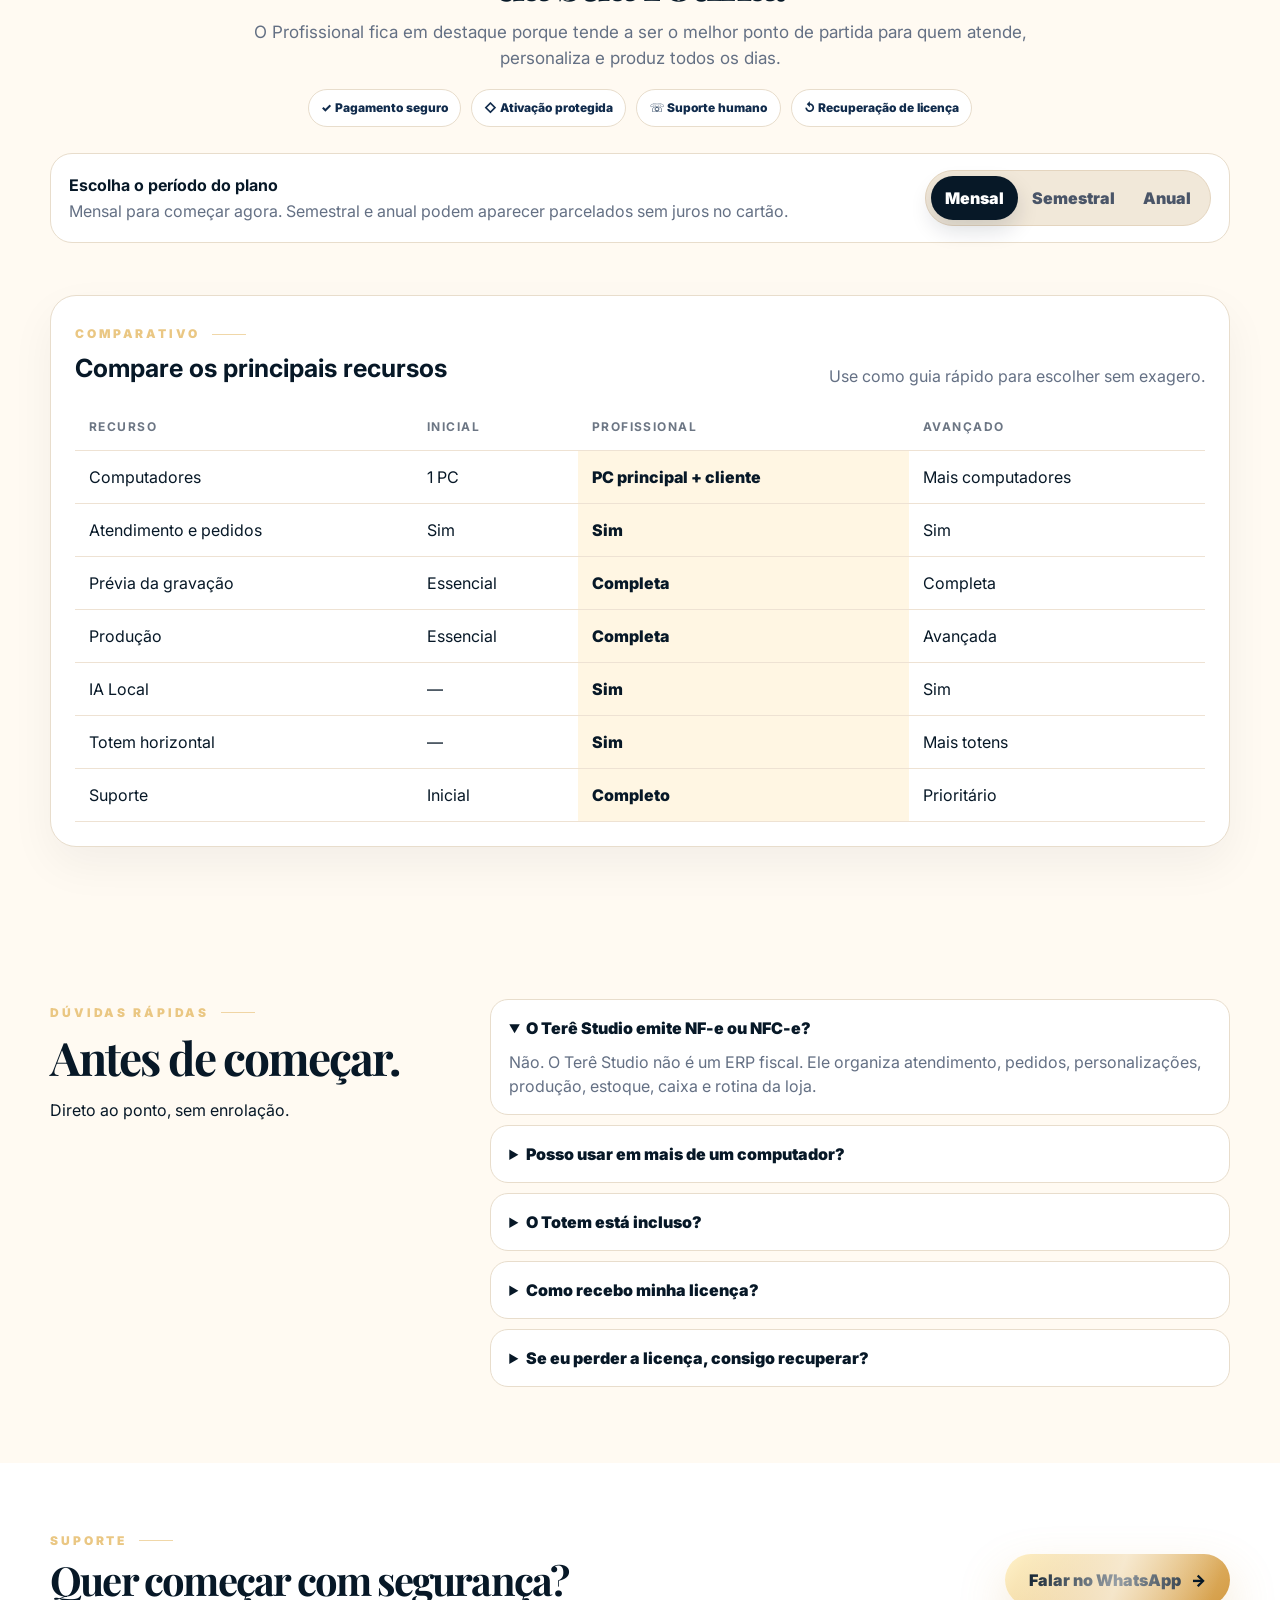
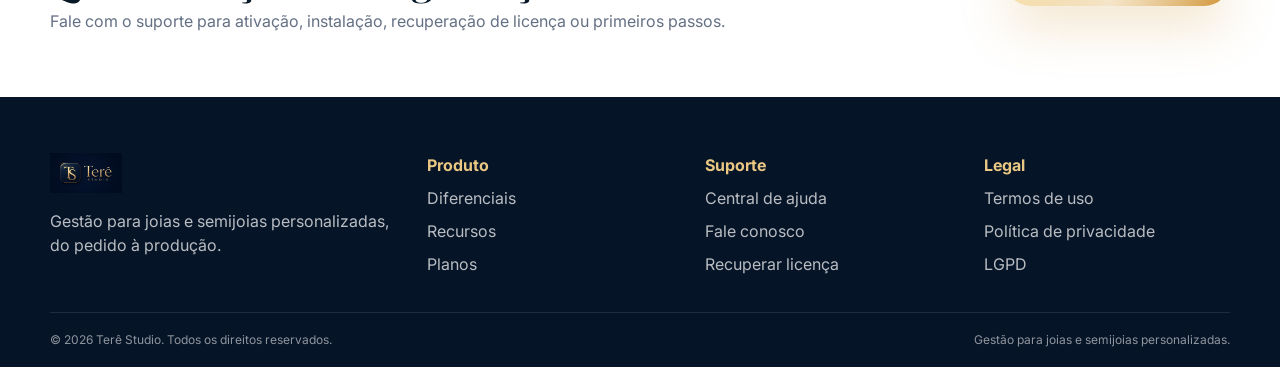
==== commit 1c34412e: "a" ====
--- a/index.html
+++ b/index.html
@@ -4,9 +4,9 @@
   <meta charset="utf-8" />
   <meta name="viewport" content="width=device-width, initial-scale=1" />
   <title>Terê Studio · Gestão para joias e semijoias personalizadas</title>
-  <meta name="description" content="Gestão para joias e semijoias personalizadas, do pedido à produção. Organize atendimento, pedidos, personalizações, produção e controle da loja." />
+  <meta name="description" content="Gestão para joias e semijoias personalizadas, do pedido à produção. Organize atendimento, pedidos, prévia da gravação, produção, totem e controle da loja." />
   <meta property="og:title" content="Terê Studio · Gestão para joias e semijoias personalizadas" />
-  <meta property="og:description" content="Organize atendimento, pedidos, personalizações, produção e controle da loja em uma rotina simples de acompanhar." />
+  <meta property="og:description" content="Organize atendimento, pedidos, prévia da gravação, produção, totem e controle da loja." />
   <meta property="og:type" content="website" />
   <meta property="og:image" content="assets/img/tere-studio-logo.png" />
   <meta name="theme-color" content="#061427" />
@@ -18,15 +18,15 @@
 <body>
   <header class="site-header" id="topo">
     <a class="brand" href="#topo" aria-label="Terê Studio">
-      <img src="assets/img/tere-studio-logo.png" alt="Terê Studio" />
+      <img data-landing-media="logo" src="assets/img/tere-studio-logo.png" alt="Terê Studio" />
       <span>Terê <small>Studio</small></span>
     </a>
     <button class="menu-toggle" type="button" aria-label="Abrir menu" aria-expanded="false">☰</button>
     <nav class="nav" aria-label="Navegação principal">
-      <a href="#beneficios">Rotina</a>
+      <a href="#diferenciais">Diferenciais</a>
       <a href="#modulos">Recursos</a>
-      <a href="#por-dentro">Sistema</a>
       <a href="#planos">Planos</a>
+      <a href="#depoimentos" data-testimonials-nav hidden>Depoimentos</a>
       <a href="#faq">Dúvidas</a>
       <a href="#suporte">Suporte</a>
     </nav>
@@ -35,219 +35,99 @@
 
   <main>
     <section class="hero">
-      <div class="hero-ambient" aria-hidden="true">
-        <span class="glow-orb glow-orb-one"></span>
-        <span class="glow-orb glow-orb-two"></span>
-        <span class="laser-sweep"></span>
-        <span class="spark spark-one">✦</span>
-        <span class="spark spark-two">◇</span>
-        <span class="spark spark-three">✧</span>
-      </div>
+      <div class="hero-ambient" aria-hidden="true"><span></span><span></span><i></i></div>
       <div class="section-shell hero-grid">
         <div class="hero-copy">
           <span class="eyebrow">Terê Studio</span>
-          <h1><span data-config="headline">Gestão para joias e semijoias personalizadas, do pedido à produção.</span></h1>
-          <p data-config="subheadline">O Terê Studio organiza atendimento, pedidos, clientes, personalizações, produção e controle da loja em uma rotina simples de acompanhar.</p>
+          <h1 data-landing-text="heroTitle">Gestão para joias e semijoias personalizadas, do pedido à produção.</h1>
+          <p data-landing-text="heroSubtitle">Organize atendimento, pedidos, prévia da gravação, produção, totem e controle da loja em uma rotina simples de acompanhar.</p>
           <div class="hero-actions">
             <a class="btn btn-gold" href="#planos"><span data-config="primaryCta">Começar teste grátis</span> <span>→</span></a>
-            <a class="btn btn-outline" href="#por-dentro" data-config="secondaryCta">Conhecer o sistema</a>
+            <a class="btn btn-outline" data-support-link href="#">Falar no WhatsApp</a>
           </div>
-          <div class="hero-trust">
-            <span><b>✓</b><strong>Joias e semijoias</strong><small>Gestão pensada para personalização e gravação</small></span>
-            <span><b>◇</b><strong>Prévia antes da gravação</strong><small>Mais clareza antes de enviar para produção</small></span>
-            <span><b>✦</b><strong>Produção organizada</strong><small>Pedidos e etapas com mais controle</small></span>
-          </div>
-          <div class="human-flow" aria-label="Fluxo da rotina no Terê Studio">
-            <span><i>1</i>Atendimento</span>
-            <b></b>
-            <span><i>2</i>Pedido</span>
-            <b></b>
-            <span><i>3</i>Prévia</span>
-            <b></b>
-            <span><i>4</i>Produção</span>
+          <div class="pain-row">
+            <span>Sem pedido perdido no WhatsApp</span>
+            <span>Sem dúvida antes da gravação</span>
+            <span>Sem produção no improviso</span>
           </div>
         </div>
-
-        <div class="dashboard-card" aria-label="Prévia visual do Terê Studio">
-          <aside class="dash-sidebar">
-            <div class="dash-logo"><img src="assets/img/tere-studio-logo.png" alt="" /><span>Terê<br>Studio</span></div>
-            <a class="active">Painel</a>
-            <a>Atendimento</a>
-            <a>Pedidos</a>
-            <a>Prévias</a>
-            <a>Produção</a>
-            <a>Caixa</a>
-            <a>Estoque</a>
-            <a>Totem</a>
-            <a>Licenças</a>
-          </aside>
-          <div class="dash-main">
-            <div class="dash-top">
-              <strong>Visão da loja</strong>
-              <div><span>Operação de hoje</span><button>Ao vivo</button></div>
-            </div>
-            <div class="kpi-grid">
-              <article><small>Pedidos hoje</small><b>18</b><span>7 em produção</span><svg viewBox="0 0 120 32"><polyline points="0,24 18,19 35,22 52,13 70,18 88,9 108,15 120,5"/></svg></article>
-              <article><small>Caixa do dia</small><b>R$ 1.840,00</b><span>+12% vs. ontem</span><svg viewBox="0 0 120 32"><polyline points="0,25 20,24 36,19 54,21 70,14 90,16 108,12 120,7"/></svg></article>
-              <article><small>Prévias prontas</small><b>12</b><span>4 aguardando aprovação</span><svg viewBox="0 0 120 32"><polyline points="0,21 18,18 34,20 54,16 73,22 92,10 110,13 120,6"/></svg></article>
-            </div>
-            <div class="dash-bottom">
-              <article class="agenda-card">
-                <h3>Produção em andamento</h3>
-                <p><strong>#284</strong><span>Pingente personalizado<br><small>Prévia aprovada</small></span><em>Gravar</em></p>
-                <p><strong>#285</strong><span>Chaveiro personalizado<br><small>Personalização confirmada</small></span><em>Separar</em></p>
-                <p><strong>#286</strong><span>Colar personalizado<br><small>Atendimento iniciado no Totem</small></span><em>Editar</em></p>
-                <a>Ver fila de produção</a>
-              </article>
-              <article class="finance-card">
-                <h3>Operação organizada</h3>
-                <div class="donut-wrap">
-                  <div class="donut"></div>
-                  <ul>
-                    <li><i></i>Pedidos <b>46%</b></li>
-                    <li><i></i>Produção <b>28%</b></li>
-                    <li><i></i>Prévias <b>18%</b></li>
-                    <li><i></i>Caixa <b>8%</b></li>
-                  </ul>
-                </div>
-                <a>Ver resumo completo</a>
-              </article>
-            </div>
+        <div class="hero-visual">
+          <img data-landing-media="heroBackground" src="assets/img/banner-hero-brasil.webp" alt="Loja de joias e semijoias usando o Terê Studio" />
+          <div class="device device-laptop hero-device" data-screen="heroScreen">
+            <div class="device-top"></div>
+            <div class="device-screen"><img data-landing-screen="heroScreen" alt="Tela real do Terê Studio" /></div>
+            <div class="device-base"></div>
           </div>
-          <div class="dashboard-live-note" aria-hidden="true">
-            <span>✓</span>
-            <div>
-              <strong>Prévia aprovada</strong>
-              <small>Pronto para enviar à produção</small>
-            </div>
-          </div>
+          <div class="floating-proof proof-one"><strong>Prévia aprovada</strong><small>Pronto para produção</small></div>
+          <div class="floating-proof proof-two"><strong>Profissional</strong><small>Plano mais escolhido</small></div>
         </div>
       </div>
     </section>
 
-    <section id="beneficios" class="trust-strip">
-      <div class="section-shell">
-        <p>Para lojas que trabalham com personalização de joias e semijoias, gravação a laser e pedidos sob encomenda.</p>
-        <div class="trust-icons">
-          <span>▣ <strong>Pedidos sem<br>bagunça</strong></span>
-          <span>☆ <strong>Prévia da<br>personalização</strong></span>
-          <span>⚙ <strong>Produção mais<br>clara</strong></span>
-          <span>◌ <strong>Caixa e estoque<br>no controle</strong></span>
-          <span>☞ <strong>Rotina pronta<br>para funcionar</strong></span>
+    <section class="section-shell quick-cards" id="diferenciais">
+      <article><div class="icon"><svg viewBox="0 0 24 24"><path d="M5 5h14v14H5z"/><path d="M8 9h8M8 13h8M8 17h5"/></svg></div><h3>Pedidos mais organizados</h3><p>Cliente, produto e personalização no mesmo fluxo.</p></article>
+      <article class="featured-card"><div class="icon"><svg viewBox="0 0 24 24"><path d="M4 6h16v12H4z"/><path d="m8 13 2.2 2.2L16 9"/></svg></div><h3>Prévia da gravação</h3><p>Mostre como vai ficar antes de enviar para produção.</p></article>
+      <article><div class="icon"><svg viewBox="0 0 24 24"><path d="M6 4h12v16H6z"/><path d="M9 8h6M9 12h6M9 16h3"/></svg></div><h3>Produção com mais clareza</h3><p>O que foi aprovado segue com mais segurança.</p></article>
+      <article class="featured-card"><div class="icon"><svg viewBox="0 0 24 24"><rect x="6" y="3" width="12" height="18" rx="2"/><path d="M9 7h6M9 11h6M10.5 17h3"/></svg></div><h3>Totem horizontal</h3><p>Atendimento guiado no tablet, no formato atual do sistema.</p></article>
+    </section>
+
+    <section class="spotlight spotlight-preview">
+      <div class="section-shell spotlight-grid">
+        <div class="spotlight-image">
+          <img data-landing-media="previewBackground" src="assets/img/banner-previa-gravacao.webp" alt="Atendimento mostrando prévia da gravação" />
+          <div class="device device-desktop preview-device" data-screen="previewScreen">
+            <div class="device-screen"><img data-landing-screen="previewScreen" alt="Print real da prévia da gravação" /></div>
+            <div class="device-neck"></div><div class="device-foot"></div>
+          </div>
+        </div>
+        <div class="spotlight-copy">
+          <span class="eyebrow">Diferencial principal</span>
+          <h2 data-landing-text="previewTitle">Prévia da gravação antes de produzir.</h2>
+          <p data-landing-text="previewText">O cliente entende melhor a personalização, sua equipe confirma o pedido com mais segurança e a produção recebe a informação do jeito certo.</p>
+          <ul>
+            <li>Mais clareza no atendimento</li>
+            <li>Menos retrabalho na gravação</li>
+            <li>Mais confiança antes da produção</li>
+          </ul>
         </div>
       </div>
     </section>
 
-    <section class="section-shell who-section">
-      <div class="section-title center">
-        <span class="eyebrow">Feito para joias e semijoias</span>
-        <h2>Se sua loja trabalha com personalização e gravação a laser, o Terê Studio ajuda a organizar a rotina com mais clareza.</h2>
-      </div>
-      <div class="who-grid">
-        <article>Joias personalizadas</article>
-        <article>Semijoias personalizadas</article>
-        <article>Gravação a laser</article>
-        <article>Pingentes e colares</article>
-        <article>Chaveiros personalizados</article>
-        <article>Pedidos sob encomenda</article>
-      </div>
-    </section>
-
-    <section class="before-after">
-      <div class="section-shell before-after-grid">
-        <div class="section-title">
-          <span class="eyebrow">Antes e depois</span>
-          <h2>Menos improviso no dia a dia. Mais clareza para tocar a loja.</h2>
-          <p>O Terê Studio foi pensado para deixar atendimento, personalização, produção e controle da loja mais fáceis de acompanhar.</p>
+    <section class="spotlight spotlight-totem">
+      <div class="section-shell spotlight-grid reverse">
+        <div class="spotlight-copy">
+          <span class="eyebrow">Totem de autoatendimento</span>
+          <h2 data-landing-text="totemTitle">Seu cliente começa o pedido direto no tablet.</h2>
+          <p data-landing-text="totemText">O Totem ajuda a loja a atender com mais agilidade, mantendo uma experiência simples, bonita e organizada. Por enquanto, a landing trata o Totem no formato horizontal usado hoje.</p>
+          <ul>
+            <li>Fluxo guiado para o cliente</li>
+            <li>Menos espera no balcão</li>
+            <li>Pedido chega melhor organizado</li>
+          </ul>
         </div>
-        <div class="compare-cards">
-          <article>
-            <span>Antes</span>
-            <h3>Informação espalhada e produção confusa</h3>
-            <ul>
-              <li>WhatsApp cheio de informações perdidas</li>
-              <li>Informações da personalização espalhadas</li>
-              <li>Fila de produção sem padrão</li>
-              <li>Caixa e estoque conferidos por fora</li>
-            </ul>
-          </article>
-          <article class="after-card">
-            <span>Depois</span>
-            <h3>Tudo mais claro dentro da loja</h3>
-            <ul>
-              <li>Cliente, pedido e produto no mesmo lugar</li>
-              <li>Prévia salva e pronta para aprovação</li>
-              <li>Produção encaminhada com mais clareza</li>
-              <li>Caixa, estoque e licenças sob controle</li>
-            </ul>
-          </article>
+        <div class="spotlight-image totem-image">
+          <img data-landing-media="totemBackground" src="assets/img/banner-totem-horizontal.webp" alt="Totem de autoatendimento em loja de joias" />
+          <div class="device device-tablet-horizontal totem-device" data-screen="totemScreen">
+            <div class="device-screen"><img data-landing-screen="totemScreen" alt="Print real do Totem horizontal" /></div>
+          </div>
         </div>
-      </div>
-    </section>
-
-    <section class="emotion-strip">
-      <div class="section-shell emotion-grid">
-        <div>
-          <span class="eyebrow">Toque humano</span>
-          <h2>Mais segurança antes da gravação, menos conversa perdida no atendimento.</h2>
-        </div>
-        <p>O cliente entende melhor a personalização, sua equipe acompanha o pedido e a produção recebe as informações com mais clareza.</p>
       </div>
     </section>
 
     <section id="modulos" class="section-shell modules-section">
       <div class="section-title center">
         <span class="eyebrow">Recursos</span>
-        <h2>Um sistema para usar no caminho inteiro: do atendimento à entrega.</h2>
+        <h2>O que o Terê Studio organiza na rotina da loja.</h2>
       </div>
-      <div class="module-grid premium-grid">
-        <article><b>☏</b><h3>Atendimento e pedidos</h3><p>Cadastre o cliente, monte o pedido e acompanhe cada item personalizado.</p></article>
-        <article><b>♧</b><h3>Clientes automáticos</h3><p>Busque por nome, WhatsApp ou CPF e mantenha histórico da loja.</p></article>
-        <article><b>▱</b><h3>Produtos e estoque</h3><p>Acompanhe produtos, cores, modelos, correntes, quantidades e reposição.</p></article>
-        <article><b>$</b><h3>Caixa da loja</h3><p>Veja entradas, saídas e movimentação diária com mais segurança.</p></article>
-        <article><b>✦</b><h3>Prévia da personalização</h3><p>Gere uma prévia da personalização antes de enviar para produção.</p></article>
-        <article><b>▤</b><h3>Aprovação antes da gravação</h3><p>Mostre uma visualização clara ao cliente e reduza dúvidas antes de produzir.</p></article>
-        <article><b>◌</b><h3>IA Local e Remove.bg</h3><p>Remova fundos com opção online ou processamento local, de forma clara para quem usa.</p></article>
-        <article><b>▥</b><h3>Produção</h3><p>Envie o item aprovado para a fila e reduza retrabalho no processo.</p></article>
-        <article><b>☞</b><h3>Totem de autoatendimento</h3><p>Seu cliente inicia o pedido no tablet com um fluxo simples e guiado.</p></article>
-        <article><b>◇</b><h3>Licenças online</h3><p>Ativação por máquina, com PC principal, PC cliente e controle seguro de acesso.</p></article>
-        <article><b>↗</b><h3>Melhor Envio</h3><p>Fluxo preparado para calcular e organizar envios quando sua loja precisar.</p></article>
-        <article><b>☑</b><h3>Suporte e segurança</h3><p>Mais tranquilidade para ativar, recuperar licença e receber orientação.</p></article>
-      </div>
-    </section>
-
-    <section id="por-dentro" class="inside-section">
-      <div class="section-shell">
-        <div class="inside-head">
-          <div class="section-title">
-            <span class="eyebrow">Por dentro do Terê Studio</span>
-            <h2>Conheça as principais áreas do sistema.</h2>
-            <p>Uma visão simples da rotina da loja: atendimento, pedidos, prévia da personalização, produção, caixa e suporte.</p>
-          </div>
-          <a class="btn btn-outline dark" href="#planos">Ver planos</a>
-        </div>
-        <div class="screen-grid">
-          <article class="screen-card" data-screen-slot="painel">
-            <div class="screen-placeholder"><span>Painel</span><strong>Visão da loja</strong><small>Pedidos, caixa e produção</small></div>
-            <h3>Painel para acompanhar a rotina</h3>
-            <p>Veja os principais indicadores e acesse rapidamente as áreas usadas no dia a dia.</p>
-          </article>
-          <article class="screen-card" data-screen-slot="pedidos">
-            <div class="screen-placeholder"><span>Pedido</span><strong>Atendimento</strong><small>Cliente e produtos</small></div>
-            <h3>Pedido organizado desde o começo</h3>
-            <p>Registre cliente, produtos, personalização e resumo em um fluxo mais claro.</p>
-          </article>
-          <article class="screen-card" data-screen-slot="personalizacao">
-            <div class="screen-placeholder"><span>Prévia</span><strong>Personalização</strong><small>Antes da gravação</small></div>
-            <h3>Prévia antes de enviar para produção</h3>
-            <p>Gere uma prévia da personalização antes de enviar para gravação.</p>
-          </article>
-          <article class="screen-card" data-screen-slot="totem">
-            <div class="screen-placeholder"><span>Totem</span><strong>Autoatendimento</strong><small>Fluxo no tablet</small></div>
-            <h3>Autoatendimento mais simples</h3>
-            <p>O cliente inicia o pedido no tablet com uma experiência guiada e fácil de entender.</p>
-          </article>
-        </div>
+      <div class="module-grid">
+        <article><h3>Atendimento e pedidos</h3><p>Cadastre cliente, produto e personalização sem depender de conversa solta.</p></article>
+        <article><h3>Clientes</h3><p>Busque por nome, WhatsApp ou CPF e mantenha histórico de atendimento.</p></article>
+        <article><h3>Produtos e estoque</h3><p>Controle modelos, cores, correntes, quantidades e reposição.</p></article>
+        <article><h3>Caixa</h3><p>Acompanhe entradas, saídas e movimentação diária da loja.</p></article>
+        <article class="module-strong"><h3>Prévia da gravação</h3><p>Visualização antes de enviar para produção.</p></article>
+        <article><h3>Produção</h3><p>Fila mais clara para o que precisa ser separado, gravado e entregue.</p></article>
+        <article class="module-strong"><h3>Totem horizontal</h3><p>Autoatendimento guiado no tablet.</p></article>
+        <article><h3>Licenças online</h3><p>Ativação segura com PC principal e PC cliente.</p></article>
       </div>
     </section>
 
@@ -255,214 +135,46 @@
       <div class="section-shell">
         <div class="pricing-hero">
           <span class="eyebrow">Planos</span>
-          <h2>Comece com o plano certo para a rotina da sua loja.</h2>
-          <p>Escolha como deseja começar. Mensal para iniciar com baixo investimento, ou semestral e anual para planejar melhor o uso na loja.</p>
-          <div class="pricing-trust-row" aria-label="Benefícios da ativação">
-            <span><b>✓</b> Pagamento seguro</span>
-            <span><b>◇</b> Ativação protegida</span>
-            <span><b>☏</b> Suporte humano</span>
-            <span><b>↺</b> Recuperação de licença</span>
+          <h2>Escolha o plano certo para o tamanho da sua rotina.</h2>
+          <p>O Profissional fica em destaque porque tende a ser o melhor ponto de partida para quem atende, personaliza e produz todos os dias.</p>
+          <div class="pricing-trust-row"><span>✓ Pagamento seguro</span><span>◇ Ativação protegida</span><span>☏ Suporte humano</span><span>↺ Recuperação de licença</span></div>
+        </div>
+        <div class="billing-panel">
+          <div><strong>Escolha o período do plano</strong><p id="billingHelpText">Mensal para começar agora. Semestral e anual podem aparecer parcelados sem juros no cartão.</p></div>
+          <div class="billing-toggle" role="tablist" aria-label="Escolha o período do plano">
+            <button class="is-active" type="button" data-cycle-toggle="mensal" aria-selected="true">Mensal</button>
+            <button type="button" data-cycle-toggle="semestral" aria-selected="false">Semestral</button>
+            <button type="button" data-cycle-toggle="anual" aria-selected="false">Anual</button>
           </div>
         </div>
-
-        <div class="billing-panel">
-          <div>
-            <strong>Escolha o período do plano</strong>
-            <p id="billingHelpText">Mensal para começar agora. Semestral e anual podem aparecer parcelados sem juros no cartão.</p>
-          </div>
-          <div class="billing-toggle-wrap">
-            <div class="billing-toggle" role="tablist" aria-label="Escolha o período do plano">
-              <button class="is-active" type="button" data-cycle-toggle="mensal" aria-selected="true">Mensal</button>
-              <button type="button" data-cycle-toggle="semestral" aria-selected="false">Semestral</button>
-              <button type="button" data-cycle-toggle="anual" aria-selected="false">Anual</button>
-            </div>
-          </div>
-        </div>
-
         <div id="plansGrid" class="plans-grid premium-pricing-grid" aria-live="polite"></div>
-
-        <div class="pricing-note-card">
-          <div>
-            <span class="eyebrow">Por que escolher por plano?</span>
-            <h3>Cada loja tem uma rotina. O plano certo evita excesso e falta de recurso.</h3>
-          </div>
-          <p>Comece simples, avance quando sua operação pedir mais computadores, totem, IA Local, produção mais completa ou suporte prioritário.</p>
-        </div>
-
-        <div class="comparison-card" aria-label="Comparativo de planos">
-          <div class="comparison-head">
-            <div>
-              <span class="eyebrow">Comparativo</span>
-              <h3>Compare os principais recursos</h3>
-            </div>
-            <p>Use a tabela para escolher com mais segurança o plano que combina melhor com a rotina da sua loja.</p>
-          </div>
-          <div class="comparison-scroll">
-            <table class="comparison-table">
-              <thead>
-                <tr>
-                  <th>Recurso</th>
-                  <th>Inicial</th>
-                  <th>Profissional</th>
-                  <th>Avançado</th>
-                </tr>
-              </thead>
-              <tbody>
-                <tr><td>Computadores</td><td>1 PC principal</td><td>PC principal + cliente</td><td>Mais computadores</td></tr>
-                <tr><td>Atendimento, pedidos e clientes</td><td>Sim</td><td>Sim</td><td>Sim</td></tr>
-                <tr><td>Produtos, estoque e caixa</td><td>Sim</td><td>Sim</td><td>Sim</td></tr>
-                <tr><td>Prévia da personalização</td><td>Essencial</td><td>Completa</td><td>Completa</td></tr>
-                <tr><td>Produção</td><td>Essencial</td><td>Completa</td><td>Avançada</td></tr>
-                <tr><td>IA Local e Remove.bg</td><td>—</td><td>Sim</td><td>Sim</td></tr>
-                <tr><td>Totem de autoatendimento</td><td>—</td><td>Sim</td><td>Mais totens</td></tr>
-                <tr><td>Melhor Envio</td><td>—</td><td>Preparado</td><td>Preparado</td></tr>
-                <tr><td>Suporte</td><td>Inicial</td><td>Completo</td><td>Prioritário</td></tr>
-              </tbody>
-            </table>
-          </div>
-        </div>
-
-        <div class="plan-faq-grid">
-          <article>
-            <h3>Posso começar no plano menor?</h3>
-            <p>Sim. A ideia é começar com o plano que atende sua rotina atual e evoluir quando sua loja precisar de mais recursos.</p>
-          </article>
-          <article>
-            <h3>Semestral e anual podem ser parcelados?</h3>
-            <p>Sim, quando configurado no Mercado Pago. A página mostra as parcelas sem juros conforme o ciclo e o plano selecionado.</p>
-          </article>
-          <article>
-            <h3>Como sei qual plano escolher?</h3>
-            <p>Se sua loja usa um computador, comece pelo Inicial. Se tem produção diária e mais movimento, o Profissional costuma ser o melhor ponto de partida.</p>
-          </article>
-        </div>
+        <div class="comparison-card"><div class="comparison-head"><div><span class="eyebrow">Comparativo</span><h3>Compare os principais recursos</h3></div><p>Use como guia rápido para escolher sem exagero.</p></div><div class="comparison-scroll"><table class="comparison-table"><thead><tr><th>Recurso</th><th>Inicial</th><th>Profissional</th><th>Avançado</th></tr></thead><tbody><tr><td>Computadores</td><td>1 PC</td><td>PC principal + cliente</td><td>Mais computadores</td></tr><tr><td>Atendimento e pedidos</td><td>Sim</td><td>Sim</td><td>Sim</td></tr><tr><td>Prévia da gravação</td><td>Essencial</td><td>Completa</td><td>Completa</td></tr><tr><td>Produção</td><td>Essencial</td><td>Completa</td><td>Avançada</td></tr><tr><td>IA Local</td><td>—</td><td>Sim</td><td>Sim</td></tr><tr><td>Totem horizontal</td><td>—</td><td>Sim</td><td>Mais totens</td></tr><tr><td>Suporte</td><td>Inicial</td><td>Completo</td><td>Prioritário</td></tr></tbody></table></div></div>
       </div>
     </section>
 
     <section id="checkout" class="section-shell checkout-section" hidden>
       <div class="checkout-premium">
-        <aside class="checkout-summary-card">
-          <span class="eyebrow">Resumo do plano</span>
-          <h2 id="checkoutSummaryTitle">Plano selecionado</h2>
-          <p id="checkoutSummaryText">Confira o plano antes de seguir para a ativação.</p>
-          <div class="checkout-total-box">
-            <small>Plano selecionado</small>
-            <strong id="checkoutSummaryPrice">—</strong>
-            <span id="checkoutSummaryCycle">—</span>
-          </div>
-          <div id="checkoutSummaryFeatures" class="checkout-feature-list"></div>
-          <div class="checkout-seal-row">
-            <span>Pagamento seguro</span>
-            <strong>Mercado Pago</strong>
-          </div>
-          <p class="checkout-note">Depois da confirmação, você volta para a página de ativação e a licença aparece somente uma vez.</p>
-        </aside>
-
-        <form id="checkoutForm" class="checkout-form checkout-inline-form">
-          <input type="hidden" name="planId" />
-          <input type="hidden" name="cycleId" />
-          <div class="checkout-form-head">
-            <span class="eyebrow">Dados para ativação</span>
-            <h2>Ativar plano</h2>
-            <p id="checkoutPlanInfo">Preencha os dados para preparar a ativação com segurança.</p>
-          </div>
-          <div class="form-grid two">
-            <label>Nome do responsável<input name="nome" required minlength="3" autocomplete="name" placeholder="Ex.: Denis Araújo" /></label>
-            <label>Nome da loja<input name="loja" required minlength="2" autocomplete="organization" placeholder="Ex.: Terê Personalizados" /></label>
-          </div>
-          <div class="form-grid two">
-            <label>WhatsApp com DDD<input name="whatsapp" required inputmode="tel" autocomplete="tel" placeholder="Ex.: 35 99999-9999" /></label>
-            <label>E-mail<input name="email" required type="email" autocomplete="email" placeholder="Ex.: contato@sualoja.com" /></label>
-          </div>
-          <label>CPF opcional<input name="cpf" inputmode="numeric" autocomplete="off" placeholder="Opcional" /></label>
-          <button class="btn btn-gold full" type="submit">Continuar com segurança</button>
-          <p class="form-message" id="checkoutMessage"></p>
-        </form>
+        <aside class="checkout-summary-card"><span class="eyebrow">Resumo do plano</span><h2 id="checkoutSummaryTitle">Plano selecionado</h2><p id="checkoutSummaryText">Confira o plano antes de seguir para a ativação.</p><div class="checkout-total-box"><small>Plano selecionado</small><strong id="checkoutSummaryPrice">—</strong><span id="checkoutSummaryCycle">—</span></div><div id="checkoutSummaryFeatures" class="checkout-feature-list"></div><div class="checkout-seal-row"><span>Pagamento seguro</span><strong>Mercado Pago</strong></div><p class="checkout-note">Depois da confirmação, você volta para a página de ativação e a licença aparece somente uma vez.</p></aside>
+        <form id="checkoutForm" class="checkout-form checkout-inline-form"><input type="hidden" name="planId" /><input type="hidden" name="cycleId" /><div class="checkout-form-head"><span class="eyebrow">Dados para ativação</span><h2>Ativar plano</h2><p id="checkoutPlanInfo">Preencha os dados para preparar a ativação.</p></div><div class="form-grid two"><label>Nome do responsável<input name="nome" required minlength="3" autocomplete="name" placeholder="Ex.: Maria Silva" /></label><label>Nome da loja<input name="loja" required minlength="2" autocomplete="organization" placeholder="Ex.: Bella Semijoias" /></label></div><div class="form-grid two"><label>WhatsApp com DDD<input name="whatsapp" required inputmode="tel" autocomplete="tel" placeholder="Ex.: 35 99999-9999" /></label><label>E-mail<input name="email" required type="email" autocomplete="email" placeholder="Ex.: contato@sualoja.com" /></label></div><label>CPF opcional<input name="cpf" inputmode="numeric" autocomplete="off" placeholder="Opcional" /></label><button class="btn btn-gold full" type="submit">Continuar com segurança</button><p class="form-message" id="checkoutMessage"></p></form>
       </div>
     </section>
 
-    <section id="suporte" class="section-shell testimonial-band">
-      <div class="testimonial-copy">
-        <span class="eyebrow">Suporte e implantação</span>
-        <h2>Um sistema para instalar, ativar e usar na rotina da loja.</h2>
-        <p>O suporte ajuda na ativação, primeiros passos, recuperação de licença e dúvidas importantes da rotina.</p>
-        <a class="btn btn-navy" data-support-link href="#">Fale com o suporte</a>
-      </div>
-      <div class="support-cards">
-        <article><b>☏</b><h3>Atendimento humano</h3><p>Para tirar dúvidas sem linguagem técnica desnecessária.</p></article>
-        <article><b>▤</b><h3>Tutoriais e ajuda</h3><p>Materiais simples para treinar a equipe da loja.</p></article>
-        <article><b>◇</b><h3>Ativação segura</h3><p>Licença por máquina com PC principal e PC cliente.</p></article>
-        <article><b>♧</b><h3>Recuperação de licença</h3><p>Fluxo via suporte para proteger o acesso do cliente.</p></article>
+    <section id="depoimentos" class="testimonials-section" hidden>
+      <div class="section-shell">
+        <div class="section-title center"><span class="eyebrow">Depoimentos</span><h2>Quem usa, sente a diferença na rotina.</h2></div>
+        <div class="testimonial-carousel"><button class="testimonial-nav" data-testimonial-prev type="button" aria-label="Depoimento anterior">‹</button><div class="testimonial-track" data-testimonial-track></div><button class="testimonial-nav" data-testimonial-next type="button" aria-label="Próximo depoimento">›</button></div>
+        <div class="testimonial-dots" data-testimonial-dots></div>
       </div>
     </section>
 
     <section id="faq" class="faq-section">
-      <div class="section-shell faq-grid">
-        <div class="section-title">
-          <span class="eyebrow">Dúvidas rápidas</span>
-          <h2>Respostas diretas antes de começar.</h2>
-          <p>Tudo claro sobre o que o Terê Studio faz — e também sobre o que ele não faz.</p>
-        </div>
-        <div class="faq-list">
-          <details open><summary>O Terê Studio emite NF-e ou NFC-e?</summary><p>Não. O Terê Studio não é um ERP fiscal. Ele organiza atendimento, pedidos, clientes, personalizações, produção, estoque, caixa e rotina da loja.</p></details>
-          <details><summary>Funciona sem internet?</summary><p>O sistema instalado foi pensado para continuar operando localmente quando possível. A internet é importante para ativação, validação de licença, pagamento e serviços online.</p></details>
-          <details><summary>Posso usar em mais de um computador?</summary><p>Sim, conforme o plano escolhido. O primeiro computador ativado vira o PC principal. PCs clientes precisam respeitar o limite do plano e o vínculo com o PC principal.</p></details>
-          <details><summary>Onde ficam os dados da loja?</summary><p>A rotina da loja fica no sistema instalado. A ativação, o plano e a recuperação de licença são tratados com segurança pelos canais oficiais do Terê Studio.</p></details>
-          <details><summary>Como recebo minha licença?</summary><p>Depois da confirmação, a página de ativação exibe a licença uma única vez por segurança. Guarde o código em local seguro.</p></details>
-          <details><summary>Se eu perder a licença, consigo recuperar?</summary><p>Sim. A recuperação é feita pelo suporte oficial, conferindo dados da ativação para proteger o acesso.</p></details>
-          <details><summary>O teste grátis precisa de cartão?</summary><p>Quando o teste grátis estiver disponível, as condições aparecem na página do plano ou são confirmadas pelo suporte oficial.</p></details>
-          <details><summary>O Totem está incluso?</summary><p>O Totem entra conforme o plano e a versão liberada. Ele foi pensado para atendimento em tablet, com fluxo simples para o cliente final.</p></details>
-        </div>
-      </div>
+      <div class="section-shell faq-grid"><div class="section-title"><span class="eyebrow">Dúvidas rápidas</span><h2>Antes de começar.</h2><p>Direto ao ponto, sem enrolação.</p></div><div class="faq-list"><details open><summary>O Terê Studio emite NF-e ou NFC-e?</summary><p>Não. O Terê Studio não é um ERP fiscal. Ele organiza atendimento, pedidos, personalizações, produção, estoque, caixa e rotina da loja.</p></details><details><summary>Posso usar em mais de um computador?</summary><p>Sim, conforme o plano escolhido. O primeiro computador ativado vira o PC principal. PCs clientes respeitam o limite do plano.</p></details><details><summary>O Totem está incluso?</summary><p>O Totem entra conforme o plano. Hoje a landing trata o Totem horizontal, que é o formato atual que você usa.</p></details><details><summary>Como recebo minha licença?</summary><p>Depois da confirmação, a licença aparece uma única vez na página de ativação por segurança.</p></details><details><summary>Se eu perder a licença, consigo recuperar?</summary><p>Sim. A recuperação é feita pelo suporte oficial, conferindo os dados da ativação.</p></details></div></div>
     </section>
 
-    <section class="license-recovery">
-      <div class="section-shell recovery-grid">
-        <div>
-          <span class="eyebrow">Recuperação de licença</span>
-          <h2>Perdeu sua licença? O suporte localiza com segurança.</h2>
-          <p>Informe nome, loja, WhatsApp usado na ativação e e-mail. A licença não deve ser exposta publicamente.</p>
-        </div>
-        <a class="btn btn-gold" href="recuperar-licenca.html">Recuperar licença <span>→</span></a>
-      </div>
-    </section>
-
+    <section id="suporte" class="license-recovery"><div class="section-shell recovery-grid"><div><span class="eyebrow">Suporte</span><h2>Quer começar com segurança?</h2><p>Fale com o suporte para ativação, instalação, recuperação de licença ou primeiros passos.</p></div><a class="btn btn-gold" data-support-link href="#">Falar no WhatsApp <span>→</span></a></div></section>
   </main>
 
-  <footer class="site-footer">
-    <div class="section-shell footer-grid clean-footer">
-      <div class="footer-brand">
-        <img src="assets/img/tere-studio-logo.png" alt="Terê Studio" />
-        <p>Gestão para joias e semijoias personalizadas, do pedido à produção.</p>
-        <div class="social-row"><span>◎</span><span>f</span><span>▶</span></div>
-      </div>
-      <nav>
-        <strong>Produto</strong>
-        <a href="#beneficios">Rotina</a>
-        <a href="#modulos">Recursos</a>
-        <a href="#por-dentro">Sistema</a>
-        <a href="#planos">Planos</a>
-      </nav>
-      <nav>
-        <strong>Suporte</strong>
-        <a href="ajuda.html">Central de ajuda</a>
-        <a data-support-link href="#">Fale conosco</a>
-        <a href="recuperar-licenca.html">Recuperar licença</a>
-        <a href="#faq">Dúvidas frequentes</a>
-      </nav>
-      <nav>
-        <strong>Legal</strong>
-        <a href="termos.html">Termos de uso</a>
-        <a href="privacidade.html">Política de privacidade</a>
-        <a href="privacidade.html#lgpd">LGPD</a>
-      </nav>
-    </div>
-    <div class="footer-bottom section-shell">
-      <span>© 2026 Terê Studio. Todos os direitos reservados.</span>
-      <span>Gestão para joias e semijoias personalizadas.</span>
-    </div>
-  </footer>
-
+  <footer class="site-footer"><div class="section-shell footer-grid clean-footer"><div class="footer-brand"><img data-landing-media="logo" src="assets/img/tere-studio-logo.png" alt="Terê Studio" /><p>Gestão para joias e semijoias personalizadas, do pedido à produção.</p></div><nav><strong>Produto</strong><a href="#diferenciais">Diferenciais</a><a href="#modulos">Recursos</a><a href="#planos">Planos</a></nav><nav><strong>Suporte</strong><a href="ajuda.html">Central de ajuda</a><a data-support-link href="#">Fale conosco</a><a href="recuperar-licenca.html">Recuperar licença</a></nav><nav><strong>Legal</strong><a href="termos.html">Termos de uso</a><a href="privacidade.html">Política de privacidade</a><a href="privacidade.html#lgpd">LGPD</a></nav></div><div class="footer-bottom section-shell"><span>© 2026 Terê Studio. Todos os direitos reservados.</span><span>Gestão para joias e semijoias personalizadas.</span></div></footer>
   <script src="assets/js/main.js" type="module"></script>
 </body>
 </html>
--- a/assets/css/styles.css
+++ b/assets/css/styles.css
@@ -1,88 +1 @@
-:root{
-  --navy:#061427;
-  --navy-2:#071b33;
-  --navy-3:#0c2a4d;
-  --paper:#fbf7ef;
-  --paper-2:#f4ecdf;
-  --white:#fffdfa;
-  --ink:#071827;
-  --muted:#637083;
-  --gold:#c89646;
-  --gold-2:#eac783;
-  --gold-3:#fff1c8;
-  --line:#e9ddcc;
-  --line-dark:rgba(234,199,131,.24);
-  --ok:#07835d;
-  --danger:#b42318;
-  --shadow:0 28px 90px rgba(6,20,39,.18);
-  --radius:24px;
-}
-*{box-sizing:border-box}
-html{scroll-behavior:smooth;overflow-x:hidden}
-body{margin:0;overflow-x:hidden;background:var(--paper);color:var(--ink);font-family:Inter,system-ui,-apple-system,BlinkMacSystemFont,"Segoe UI",sans-serif;line-height:1.5;-webkit-font-smoothing:antialiased;text-rendering:optimizeLegibility}
-a{color:inherit;text-decoration:none}
-img{max-width:100%;display:block}
-button,input{font:inherit}.section-shell{width:min(1240px,calc(100% - 48px));margin-inline:auto}.site-header{position:sticky;top:0;z-index:30;display:grid;grid-template-columns:auto 1fr auto;align-items:center;gap:28px;padding:16px clamp(22px,5vw,72px);background:rgba(6,20,39,.92);border-bottom:1px solid rgba(234,199,131,.12);backdrop-filter:blur(22px)}
-.brand{display:flex;align-items:center;gap:11px;color:var(--gold-3);font-family:"Playfair Display",Georgia,serif;font-weight:800;font-size:25px;letter-spacing:.01em}.brand img{width:52px;height:52px;object-fit:contain}.brand small{display:block;color:var(--gold-2);font-family:Inter,sans-serif;font-size:9px;text-transform:uppercase;letter-spacing:.42em;margin-top:-5px}.nav{display:flex;justify-content:center;align-items:center;gap:clamp(16px,2.6vw,34px);color:#f6ead3;font-family:"Playfair Display",Georgia,serif;font-size:15px}.nav a{opacity:.92;transition:.18s ease}.nav a:hover{color:var(--gold-2);opacity:1}.header-cta{justify-self:end;display:inline-flex;align-items:center;gap:10px;min-height:46px;padding:0 24px;border-radius:10px;background:linear-gradient(135deg,#fff2ca,#d7a04c);color:#11213a;font-weight:900;font-size:14px;box-shadow:0 14px 34px rgba(216,160,76,.28)}.menu-toggle{display:none;background:transparent;border:1px solid rgba(234,199,131,.24);color:white;border-radius:10px;width:44px;height:40px}
-.hero{background:radial-gradient(circle at 82% 10%,rgba(210,157,72,.14),transparent 26%),radial-gradient(circle at 10% 20%,rgba(27,75,122,.34),transparent 34%),linear-gradient(130deg,#051224 0%,#071a31 55%,#09213d 100%);color:white;position:relative;overflow:hidden}.hero:before{content:"";position:absolute;inset:0;background:linear-gradient(115deg,rgba(255,255,255,.035) 0 1px,transparent 1px 18px);opacity:.36;pointer-events:none}.hero-grid{position:relative;z-index:1;display:grid;grid-template-columns:minmax(0,.9fr) minmax(500px,1.1fr);gap:58px;align-items:center;min-height:690px;padding:64px 0 48px}.eyebrow{display:inline-flex;align-items:center;gap:14px;color:var(--gold-2);font-size:12px;font-weight:900;letter-spacing:.28em;text-transform:uppercase}.eyebrow:after{content:"";width:38px;height:1px;background:currentColor;opacity:.72}.hero h1,.section-title h2,.plans-head h2,.testimonial-copy h2,.recovery-grid h2,.success-card h1,.print-list-card h2{font-family:"Playfair Display",Georgia,serif;letter-spacing:-.045em}.hero h1{margin:24px 0 20px;font-size:clamp(44px,6vw,76px);line-height:.96;color:#fffdf8;max-width:650px}.hero p{font-size:20px;max-width:560px;color:rgba(255,253,250,.82);margin:0}.hero-actions{display:flex;gap:16px;flex-wrap:wrap;margin-top:34px}.btn{border:0;display:inline-flex;align-items:center;justify-content:center;gap:10px;min-height:52px;padding:0 24px;border-radius:10px;font-weight:900;cursor:pointer;transition:.18s ease;white-space:nowrap}.btn:hover{transform:translateY(-1px)}.btn-gold,.btn-primary{background:linear-gradient(135deg,#fff1c5,#d49a42);color:#0a1930;box-shadow:0 20px 45px rgba(211,154,66,.25)}.btn-outline,.btn-secondary{border:1px solid rgba(234,199,131,.56);background:rgba(3,14,26,.32);color:#fffdf8}.success-card .btn-secondary{background:#fff;color:#102b4c;border:1px solid #d5b985}.btn-outline.dark{color:#102b4c;background:#fff;border-color:#dfc184}.btn-navy{background:var(--navy);color:white}.btn.full{width:100%}.hero-trust{display:grid;grid-template-columns:repeat(3,minmax(0,1fr));gap:18px;margin-top:30px;max-width:680px}.hero-trust span{display:grid;grid-template-columns:26px 1fr;column-gap:9px;align-items:start;color:#fff}.hero-trust b{grid-row:1/3;display:grid;place-items:center;width:24px;height:24px;border-radius:50%;border:1px solid rgba(234,199,131,.62);color:var(--gold-2);font-size:13px}.hero-trust strong{font-size:13px}.hero-trust small{color:rgba(255,255,255,.58);font-size:12px}
-.dashboard-card{display:grid;grid-template-columns:150px 1fr;background:#fffdf9;border:1px solid rgba(255,255,255,.3);border-radius:16px;box-shadow:0 32px 90px rgba(0,0,0,.34),0 0 0 1px rgba(234,199,131,.10);min-height:430px;overflow:hidden;transform:perspective(1200px) rotateY(-2deg);transform-origin:left center}.dash-sidebar{background:#08172b;color:#c9d3df;padding:22px 16px;display:grid;gap:8px;align-content:start}.dash-logo{display:flex;align-items:center;gap:10px;margin-bottom:10px;color:var(--gold-2);font-family:"Playfair Display",Georgia,serif;line-height:1}.dash-logo img{width:34px;height:34px}.dash-sidebar a{display:flex;align-items:center;gap:9px;border-radius:10px;padding:10px 12px;font-size:12px;color:#cbd5df}.dash-sidebar a:before{content:"";width:7px;height:7px;border:1px solid currentColor;border-radius:2px;opacity:.6}.dash-sidebar a.active{background:rgba(234,199,131,.17);color:#fff}.dash-main{padding:28px;background:#fffdf9;color:#0a1930}.dash-top{display:flex;justify-content:space-between;align-items:center;margin-bottom:20px}.dash-top strong{font-size:18px}.dash-top div{display:flex;gap:9px;align-items:center}.dash-top span,.dash-top button{border:1px solid #e8edf3;border-radius:8px;padding:8px 10px;background:#fff;font-size:11px;color:#586575}.dash-top button{background:#07172b;color:white}.kpi-grid{display:grid;grid-template-columns:repeat(3,1fr);gap:14px}.kpi-grid article{border:1px solid #e7ebef;border-radius:12px;padding:16px;background:#fff}.kpi-grid small{display:block;color:#596879;font-weight:800;font-size:12px}.kpi-grid b{display:block;font-size:18px;margin:8px 0 2px}.kpi-grid span{font-size:10px;color:#07835d}.kpi-grid svg{width:100%;height:36px;margin-top:6px}.kpi-grid polyline{fill:none;stroke:#0a2443;stroke-width:3;stroke-linecap:round;stroke-linejoin:round}.dash-bottom{display:grid;grid-template-columns:1.25fr 1fr;gap:16px;margin-top:16px}.dash-bottom article{border:1px solid #e7ebef;border-radius:12px;padding:16px;background:#fff}.dash-bottom h3{margin:0 0 12px;font-size:14px}.agenda-card p{display:grid;grid-template-columns:48px 1fr auto;align-items:center;gap:10px;margin:0 0 12px;font-size:12px}.agenda-card small{color:#596879}.agenda-card em{font-style:normal;color:#07835d;background:#e8f7ef;border-radius:999px;padding:5px 8px;font-size:10px}.dash-bottom a{font-size:11px;font-weight:800;color:#102b4c}.donut-wrap{display:grid;grid-template-columns:92px 1fr;gap:16px;align-items:center}.donut{width:88px;height:88px;border-radius:50%;background:conic-gradient(#d29a42 0 46%,#07172b 46% 74%,#eccb89 74% 92%,#e9e1d4 92% 100%);position:relative}.donut:after{content:"";position:absolute;inset:24px;border-radius:50%;background:#fff}.finance-card ul{list-style:none;padding:0;margin:0;display:grid;gap:8px;font-size:12px}.finance-card li{display:flex;align-items:center;gap:8px}.finance-card i{width:8px;height:8px;border-radius:50%;background:#d29a42}.finance-card li:nth-child(2) i{background:#07172b}.finance-card li:nth-child(3) i{background:#eccb89}.finance-card li:nth-child(4) i{background:#e9e1d4}.finance-card b{margin-left:auto}
-.trust-strip{background:linear-gradient(180deg,#fffbf4,#f7f0e5);border-bottom:1px solid #eee2d3}.trust-strip .section-shell{padding:25px 0 32px}.trust-strip p{text-align:center;margin:0 0 24px;color:#1a2940;font-family:"Playfair Display",Georgia,serif;font-size:20px}.trust-icons{display:grid;grid-template-columns:repeat(5,1fr);gap:0}.trust-icons span{display:flex;align-items:center;justify-content:center;gap:16px;min-height:58px;border-right:1px solid #eadfce;color:#d29a42;font-size:27px}.trust-icons span:last-child{border-right:0}.trust-icons strong{font-size:15px;color:#0a1930;line-height:1.25}
-.who-section,.modules-section{padding:64px 0 76px}.section-title.center{text-align:center}.section-title.center .eyebrow{justify-content:center}.section-title.center .eyebrow:after{display:none}.section-title h2,.plans-head h2,.testimonial-copy h2,.recovery-grid h2,.print-list-card h2{font-size:clamp(32px,4.4vw,48px);line-height:1.05;margin:9px 0 0;color:#061427}.section-title p{font-size:17px;color:#637083;max-width:620px;margin:14px 0 0}.section-title.center p{margin-inline:auto}.who-grid{display:grid;grid-template-columns:repeat(6,1fr);gap:12px;margin-top:30px}.who-grid article{border:1px solid var(--line);background:#fffdf9;border-radius:999px;padding:14px 16px;text-align:center;font-weight:900;color:#102b4c;box-shadow:0 10px 25px rgba(6,20,39,.04)}
-.before-after{background:#fffaf2;border-top:1px solid #eee2d3;border-bottom:1px solid #eee2d3}.before-after-grid{display:grid;grid-template-columns:.85fr 1.15fr;gap:44px;align-items:center;padding:70px 0}.compare-cards{display:grid;grid-template-columns:1fr 1fr;gap:18px}.compare-cards article{background:#fff;border:1px solid var(--line);border-radius:20px;padding:26px;box-shadow:0 18px 50px rgba(6,20,39,.06)}.compare-cards span{display:inline-flex;border-radius:999px;padding:8px 12px;background:#f1e8d9;color:#7b5a28;font-weight:900;font-size:12px;text-transform:uppercase;letter-spacing:.12em}.compare-cards h3{font-family:"Playfair Display",Georgia,serif;font-size:26px;line-height:1.05;color:#061427;margin:18px 0 14px}.compare-cards ul{list-style:none;margin:0;padding:0;display:grid;gap:10px;color:#4d5c6e}.compare-cards li{display:flex;gap:8px}.compare-cards li:before{content:"•";color:#b42318;font-weight:900}.after-card{background:linear-gradient(145deg,#061427,#0b2544)!important;color:white;border-color:rgba(234,199,131,.28)!important}.after-card h3{color:white}.after-card span{background:rgba(234,199,131,.16);color:var(--gold-2)}.after-card ul{color:#d8e1ed}.after-card li:before{content:"✓";color:var(--gold-2)}
-.premium-grid{display:grid;grid-template-columns:repeat(4,1fr);gap:18px;margin-top:30px}.module-grid article{background:rgba(255,253,249,.9);border:1px solid var(--line);border-radius:16px;padding:24px 18px;text-align:center;box-shadow:0 14px 38px rgba(6,20,39,.05)}.module-grid b{display:inline-grid;place-items:center;width:44px;height:44px;border:1px solid rgba(200,150,70,.38);border-radius:12px;color:var(--gold);font-size:22px;margin-bottom:14px}.module-grid h3{margin:0;color:#0a1930;font-size:15px}.module-grid p{font-size:13px;color:#637083;margin:10px 0 0}.inside-section{background:linear-gradient(180deg,#f8efe1,#fffaf2);padding:72px 0}.inside-head{display:grid;grid-template-columns:1fr auto;gap:24px;align-items:end;margin-bottom:28px}.screen-grid{display:grid;grid-template-columns:repeat(4,1fr);gap:18px}.screen-card{background:#fff;border:1px solid var(--line);border-radius:20px;padding:14px;box-shadow:0 16px 45px rgba(6,20,39,.07)}.screen-placeholder{min-height:190px;border-radius:16px;background:radial-gradient(circle at 75% 12%,rgba(234,199,131,.26),transparent 32%),linear-gradient(145deg,#071427,#0d2b4f);color:white;display:grid;place-content:center;text-align:center;padding:22px;border:1px solid rgba(234,199,131,.28);position:relative;overflow:hidden}.screen-placeholder:before{content:"";position:absolute;inset:18px;border:1px solid rgba(255,255,255,.09);border-radius:12px}.screen-placeholder span{color:var(--gold-2);font-size:11px;font-weight:900;letter-spacing:.22em;text-transform:uppercase}.screen-placeholder strong{font-family:"Playfair Display",Georgia,serif;font-size:25px;line-height:1.05;margin:9px 0 4px}.screen-placeholder small{color:#cbd5df}.screen-card h3{font-family:"Playfair Display",Georgia,serif;font-size:22px;line-height:1.05;margin:16px 8px 7px;color:#061427}.screen-card p{font-size:13px;color:#637083;margin:0 8px 8px}
-.plans-band{background:linear-gradient(145deg,#061427,#08203b 65%,#07172c);color:white;padding:58px 0 64px}.plans-head{display:flex;align-items:end;justify-content:space-between;gap:22px;margin-bottom:22px}.plans-head h2{color:white}.plans-head .eyebrow{font-size:11px}.cycle-preview{display:flex;align-items:center;gap:8px;background:rgba(255,255,255,.08);border:1px solid rgba(234,199,131,.22);padding:7px;border-radius:999px}.cycle-preview span{padding:8px 18px;border-radius:999px;color:#cdd7e4;font-weight:800;font-size:13px}.cycle-preview span:first-child{background:linear-gradient(135deg,#fff1c5,#d49a42);color:#061427}.plans-layout{display:grid;grid-template-columns:1fr 260px;gap:22px}.plans-grid{display:grid;grid-template-columns:repeat(4,1fr);gap:18px}.plan-card{position:relative;background:#fffdf9;color:#071827;border:1px solid rgba(234,199,131,.28);border-radius:18px;padding:26px;display:flex;flex-direction:column;min-height:520px;box-shadow:0 20px 60px rgba(0,0,0,.12)}.plan-card.featured{transform:translateY(-8px);border-color:#eac783;box-shadow:0 26px 75px rgba(234,199,131,.18)}.plan-badge{position:absolute;top:16px;right:16px;background:#071827;color:#fff1c8;border-radius:999px;padding:7px 10px;font-size:10px;font-weight:900;text-transform:uppercase;letter-spacing:.16em}.plan-card h3{font-family:"Playfair Display",Georgia,serif;font-size:27px;line-height:1;margin:0 0 8px;color:#071827}.plan-card p{margin:0;color:#5d6979;font-size:13px}.plan-price{margin:17px 0 15px;color:#071827;font-weight:900;font-size:29px;line-height:1}.plan-price small{display:block;color:#7a8797;font-size:12px;font-weight:800;margin-bottom:7px}.plan-card ul{list-style:none;margin:18px 0 18px;padding:0;display:grid;gap:9px;font-size:13px;color:#35465a}.plan-card li{display:flex;gap:8px}.plan-card li:before{content:"✓";color:#a6752f;font-weight:900}.billing-cycle-list{display:grid;gap:8px;margin:auto 0 16px}.cycle-option{display:flex;justify-content:space-between;gap:8px;align-items:center;border:1px solid #eadfce;background:#fff;border-radius:11px;padding:10px 12px;color:#102b4c;cursor:pointer;transition:.16s ease}.cycle-option:hover,.cycle-option.cycle-featured{border-color:#d49a42;background:#fff6e5}.cycle-option span{font-weight:900}.cycle-option strong{font-size:12px;color:#a6752f;text-align:right}.plan-card .btn{margin-top:auto;min-height:45px;border-radius:9px}.plan-card:not(.featured) .btn-primary,.plan-card:not(.featured) .btn-gold{background:#fff;border:1px solid #d5b985;color:#102b4c;box-shadow:none}.plans-empty{grid-column:1/-1;background:rgba(255,255,255,.08);border:1px solid rgba(234,199,131,.24);border-radius:16px;padding:26px;color:#f6ead3}.plans-empty a{color:var(--gold-2);font-weight:900}.plan-assurance{background:rgba(255,255,255,.055);border:1px solid rgba(234,199,131,.36);border-radius:16px;padding:26px;color:#fff;align-self:stretch;display:grid;align-content:center}.plan-assurance .crown{width:52px;height:52px;border-radius:15px;display:grid;place-items:center;border:1px solid rgba(234,199,131,.35);color:var(--gold-2);font-size:28px;margin-bottom:20px}.plan-assurance ul{list-style:none;margin:0;padding:0;display:grid;gap:18px}.plan-assurance li{display:grid;grid-template-columns:24px 1fr;gap:11px;color:#f6ead3;font-weight:800}.plan-assurance li:before{content:"✓";display:grid;place-items:center;width:22px;height:22px;border-radius:50%;background:rgba(234,199,131,.16);color:var(--gold-2)}.assurance-link{display:inline-flex;justify-content:center;margin-top:28px;border:1px solid rgba(234,199,131,.35);border-radius:10px;padding:12px;color:var(--gold-2);font-weight:900}
-.checkout-section{padding:76px 0}.checkout-premium{display:grid;grid-template-columns:.8fr 1.2fr;background:linear-gradient(145deg,#061427,#0b2544);border:1px solid rgba(234,199,131,.28);border-radius:28px;overflow:hidden;box-shadow:var(--shadow)}.checkout-summary-card{padding:38px;color:white;background:radial-gradient(circle at 20% 10%,rgba(234,199,131,.16),transparent 36%)}.checkout-summary-card h2,.checkout-form h2{font-family:"Playfair Display",Georgia,serif;font-size:38px;line-height:1;margin:12px 0;color:white}.checkout-summary-card p{color:rgba(255,255,255,.7)}.checkout-total-box{margin:26px 0;padding:20px;border-radius:16px;background:rgba(255,255,255,.08);border:1px solid rgba(234,199,131,.24)}.checkout-total-box small{display:block;color:#aeb9c7}.checkout-total-box strong{display:block;font-size:33px;color:var(--gold-2);margin-top:4px}.checkout-total-box span{display:inline-block;margin-top:8px;color:white;font-weight:900}.checkout-feature-list{display:grid;gap:9px;margin-bottom:24px}.checkout-feature-list span{display:flex;gap:8px;color:#f6ead3;font-weight:700}.checkout-feature-list span:before{content:"✓";color:var(--gold-2)}.checkout-seal-row{display:flex;justify-content:space-between;align-items:center;border-top:1px solid rgba(255,255,255,.14);border-bottom:1px solid rgba(255,255,255,.14);padding:16px 0;color:white}.checkout-note{font-size:13px;margin-top:18px}.checkout-form{display:grid;gap:16px;margin:0;background:var(--white);padding:38px}.checkout-form h2{color:var(--navy)}.checkout-form-head p{color:#667085;margin:8px 0 6px}.form-grid.two{display:grid;grid-template-columns:repeat(2,1fr);gap:16px}.checkout-form label{display:grid;gap:8px;color:#34465a;font-size:13px;font-weight:900}.checkout-form input{height:52px;border:1px solid var(--line);border-radius:12px;background:#fff;padding:0 14px;color:#102b4c;outline:none}.checkout-form input:focus{border-color:#d49a42;box-shadow:0 0 0 4px rgba(212,154,66,.12)}.form-message{min-height:20px;margin:0;color:#667085;font-size:13px}
-.testimonial-band{display:grid;grid-template-columns:.55fr 1fr;gap:40px;align-items:center;padding:72px 0}.testimonial-copy p,.recovery-grid p{font-size:17px;color:#637083;margin:14px 0 25px;max-width:560px}.support-cards{display:grid;grid-template-columns:repeat(4,1fr);gap:18px}.support-cards article{background:rgba(255,253,249,.9);border:1px solid var(--line);border-radius:16px;padding:24px;text-align:center;min-height:190px}.support-cards b{color:var(--gold);font-size:30px}.support-cards h3{margin:14px 0 8px;font-family:"Playfair Display",Georgia,serif;font-size:18px;color:#0a1930}.support-cards p{margin:0;color:#637083;font-size:13px}.faq-section{background:#fffaf2;border-top:1px solid #eee2d3;border-bottom:1px solid #eee2d3;padding:70px 0}.faq-grid{display:grid;grid-template-columns:.75fr 1.25fr;gap:42px}.faq-list{display:grid;gap:12px}.faq-list details{background:#fff;border:1px solid var(--line);border-radius:16px;padding:18px 20px;box-shadow:0 12px 32px rgba(6,20,39,.04)}.faq-list summary{cursor:pointer;font-weight:900;color:#061427}.faq-list p{color:#637083;margin:12px 0 0}.license-recovery{background:#fffaf2;border-top:1px solid #eee2d3;border-bottom:1px solid #eee2d3}.recovery-grid{display:grid;grid-template-columns:1fr auto;align-items:center;gap:28px;padding:44px 0}.print-list-section{padding:62px 0}.print-list-card{background:linear-gradient(145deg,#061427,#0b2544);border:1px solid rgba(234,199,131,.28);border-radius:28px;padding:38px;color:white;box-shadow:var(--shadow)}.print-list-card h2{color:white}.print-list-card p{color:#cbd5df;max-width:820px}.print-list-card ol{display:grid;grid-template-columns:repeat(2,1fr);gap:10px 28px;margin:24px 0 0;padding-left:22px}.print-list-card li{color:#f6ead3;font-weight:700}
-.site-footer{background:#061427;color:#d8e1ed}.footer-grid{display:grid;grid-template-columns:1.2fr .7fr .7fr .7fr;gap:36px;padding:48px 0}.footer-brand img{width:116px;margin-bottom:12px}.footer-brand p{color:#aab6c4;margin:0 0 16px;font-size:14px}.social-row{display:flex;gap:9px}.social-row span{width:30px;height:30px;border-radius:50%;border:1px solid rgba(234,199,131,.3);display:grid;place-items:center;color:var(--gold-2)}.site-footer nav{display:grid;gap:8px;align-content:start}.site-footer strong{color:var(--gold-2);text-transform:uppercase;letter-spacing:.18em;font-size:11px}.site-footer a{color:#d8e1ed;font-size:14px;opacity:.85}.site-footer a:hover{color:var(--gold-2)}.footer-bottom{display:flex;justify-content:space-between;gap:20px;border-top:1px solid rgba(255,255,255,.1);padding:18px 0 26px;color:#98a7b8;font-size:13px}.success-body{min-height:100vh;background:radial-gradient(circle at 20% 10%,rgba(234,199,131,.18),transparent 32%),linear-gradient(145deg,#061427,#08203b);display:grid;place-items:center;padding:28px}.success-wrap{width:min(860px,100%)}.success-card{background:rgba(255,253,249,.96);border:1px solid rgba(255,255,255,.36);border-radius:32px;padding:clamp(28px,6vw,54px);box-shadow:var(--shadow);text-align:center}.success-logo{width:76px;height:76px;object-fit:contain;margin:0 auto 16px}.success-card h1{font-size:clamp(36px,6vw,62px);line-height:1;color:var(--navy);margin:14px 0 0}.success-card p{color:#637083;font-size:17px;max-width:650px;margin:16px auto 0}.status-box{margin:28px auto 0;background:#f7f1e7;border:1px solid var(--line);border-radius:18px;padding:18px;text-align:left;color:#34465a}.status-box ol,.status-box ul{margin:10px 0 0;padding-left:21px}.license-box{display:grid;gap:10px;margin-top:24px}.license-code{word-break:break-all;border:1px dashed #b89452;background:#fff8e8;color:#3d2c10;border-radius:18px;padding:18px;font-size:clamp(18px,4vw,26px);font-weight:900;letter-spacing:.06em}.data-grid{display:grid;grid-template-columns:repeat(4,1fr);gap:12px;margin-top:20px;text-align:left}.data-grid div{background:#f7f1e7;border:1px solid var(--line);border-radius:16px;padding:13px}.data-grid small{display:block;color:#637083;font-size:11px;text-transform:uppercase;letter-spacing:.12em}.data-grid strong{display:block;color:var(--navy);margin-top:4px}.security-alert{margin-top:18px;border:1px solid #f0c36d;background:#fff8e8;color:#624411;border-radius:18px;padding:14px;text-align:left;font-weight:800}.success-actions{display:flex;justify-content:center;gap:12px;flex-wrap:wrap;margin-top:22px}.error-text{color:var(--danger);font-weight:900}.simple-page-card{text-align:left}.simple-page-card h1{text-align:left}.simple-page-card p{margin-left:0}.simple-page-card .success-logo{margin-left:0}.simple-page-card ul{color:#637083;display:grid;gap:8px}
-@media (max-width:1180px){.hero-grid{grid-template-columns:1fr}.dashboard-card{transform:none}.plans-layout{grid-template-columns:1fr}.plans-grid{grid-template-columns:repeat(2,1fr)}.screen-grid{grid-template-columns:repeat(2,1fr)}.premium-grid{grid-template-columns:repeat(3,1fr)}.who-grid{grid-template-columns:repeat(3,1fr)}}
-@media (max-width:920px){.site-header{grid-template-columns:auto auto;padding:12px 18px}.brand img{width:42px;height:42px}.menu-toggle{display:block;justify-self:end}.nav{display:none;grid-column:1/-1;order:3;justify-content:flex-start;overflow:auto;padding:12px 0 2px;font-size:14px}.nav.is-open{display:flex}.header-cta{display:none}.hero-grid{min-height:auto;padding:46px 0;gap:36px}.hero h1{font-size:44px}.hero p{font-size:17px}.hero-trust{grid-template-columns:1fr}.dashboard-card{grid-template-columns:1fr}.dash-sidebar{display:none}.kpi-grid,.dash-bottom{grid-template-columns:1fr}.trust-icons{grid-template-columns:1fr}.trust-icons span{border-right:0;border-bottom:1px solid #eadfce;justify-content:flex-start;padding:10px 6px}.trust-icons span:last-child{border-bottom:0}.before-after-grid,.faq-grid,.testimonial-band,.recovery-grid{grid-template-columns:1fr}.compare-cards{grid-template-columns:1fr}.inside-head{grid-template-columns:1fr}.plans-head{display:block}.cycle-preview{margin-top:18px;width:max-content}.checkout-premium{grid-template-columns:1fr}.form-grid.two{grid-template-columns:1fr}.support-cards{grid-template-columns:repeat(2,1fr)}.footer-grid{grid-template-columns:repeat(2,1fr)}.data-grid{grid-template-columns:repeat(2,1fr)}.print-list-card ol{grid-template-columns:1fr}}
-@media (max-width:620px){.section-shell{width:min(100% - 28px,1240px)}.hero h1{font-size:38px}.hero-actions{display:grid}.btn{width:100%}.premium-grid,.plans-grid,.screen-grid,.who-grid{grid-template-columns:1fr}.footer-grid{grid-template-columns:1fr}.footer-bottom{display:grid}.dash-main{padding:18px}.checkout-form,.checkout-summary-card{padding:24px}.success-card{text-align:left}.success-logo{margin-left:0}.success-actions{justify-content:flex-start}.data-grid{grid-template-columns:1fr}.plan-card.featured{transform:none}.cycle-preview{width:100%;justify-content:space-between}.cycle-preview span{flex:1;text-align:center;padding-inline:8px}}
-
-/* RC61.3 — Chave Mensal/Semestral/Anual e parcelamento */
-.billing-toggle-wrap{display:grid;justify-items:end;gap:8px}.billing-toggle-wrap small{color:#cdd7e4;font-weight:700;font-size:12px;text-align:right;max-width:360px}.billing-toggle{display:flex;align-items:center;gap:6px;background:rgba(255,255,255,.08);border:1px solid rgba(234,199,131,.25);padding:7px;border-radius:999px;box-shadow:0 14px 36px rgba(0,0,0,.12)}.billing-toggle button{border:0;background:transparent;color:#dce6f2;border-radius:999px;padding:10px 18px;font-weight:900;cursor:pointer;transition:.18s ease}.billing-toggle button:hover{color:#fff}.billing-toggle button.is-active{background:linear-gradient(135deg,#fff1c5,#d49a42);color:#061427;box-shadow:0 10px 28px rgba(212,154,66,.25)}.plan-cycle-pill{display:inline-flex;width:max-content;border:1px solid #eadfce;background:#fff8ea;color:#a6752f;border-radius:999px;padding:7px 10px;font-size:11px;font-weight:900;text-transform:uppercase;letter-spacing:.12em;margin:8px 0 0}.plan-price .price-main{display:block}.plan-price .price-subtitle{display:block;margin-top:8px;color:#526173;font-size:12px;font-weight:800;line-height:1.35}.installment-line{display:flex;align-items:center;gap:8px;margin:2px 0 14px;color:#102b4c;font-weight:950;font-size:18px;line-height:1.2}.installment-line:before{content:"↳";color:#a6752f}.total-line{margin:-5px 0 16px;color:#697789;font-size:12px;font-weight:800}.plan-card .billing-cycle-list{display:none}.plan-card .btn{margin-top:auto}.checkout-installment-note{margin-top:8px;color:#f6ead3!important;font-size:14px!important;font-weight:850}.checkout-installment-note strong{color:var(--gold-2)}
-@media (max-width:920px){.billing-toggle-wrap{justify-items:start;margin-top:18px}.billing-toggle-wrap small{text-align:left}.cycle-preview{display:none}}
-@media (max-width:620px){.billing-toggle{width:100%;display:grid;grid-template-columns:repeat(3,1fr);border-radius:18px}.billing-toggle button{padding-inline:8px}.billing-toggle-wrap{width:100%}.installment-line{font-size:16px}}
-
-/* RC61.5 — Planos premium com cara de SaaS real */
-.pricing-section{position:relative;overflow:hidden;background:radial-gradient(circle at 14% 8%,rgba(234,199,131,.18),transparent 28%),radial-gradient(circle at 88% 14%,rgba(54,111,166,.2),transparent 34%),linear-gradient(145deg,#061427,#071d36 58%,#082441);color:white;padding:78px 0 84px}.pricing-section:before{content:"";position:absolute;inset:0;background:linear-gradient(115deg,rgba(255,255,255,.035) 0 1px,transparent 1px 20px);opacity:.28;pointer-events:none}.pricing-section>.section-shell{position:relative;z-index:1}.pricing-hero{max-width:900px;margin:0 auto 28px;text-align:center}.pricing-hero .eyebrow{justify-content:center}.pricing-hero .eyebrow:after{display:none}.pricing-hero h2{font-family:"Playfair Display",Georgia,serif;font-size:clamp(38px,5vw,62px);letter-spacing:-.05em;line-height:1.02;margin:10px 0 14px;color:#fffdf8}.pricing-hero p{font-size:18px;color:#cbd5df;margin:0 auto;max-width:760px}.pricing-trust-row{display:flex;justify-content:center;flex-wrap:wrap;gap:10px;margin-top:24px}.pricing-trust-row span{display:inline-flex;align-items:center;gap:8px;border:1px solid rgba(234,199,131,.28);background:rgba(255,255,255,.07);border-radius:999px;padding:10px 14px;color:#f6ead3;font-weight:850;font-size:13px}.pricing-trust-row b{color:var(--gold-2)}.billing-panel{display:flex;align-items:center;justify-content:space-between;gap:24px;background:rgba(255,255,255,.075);border:1px solid rgba(234,199,131,.26);border-radius:24px;padding:18px 20px;margin:30px 0 24px;box-shadow:0 24px 70px rgba(0,0,0,.14)}.billing-panel strong{display:block;color:#fffdf8;font-size:18px}.billing-panel p{margin:3px 0 0;color:#cbd5df;font-size:13px;max-width:620px}.pricing-section .billing-toggle-wrap{justify-items:end;margin:0}.pricing-section .billing-toggle{background:rgba(4,16,31,.58);border-color:rgba(234,199,131,.35)}.premium-pricing-grid{display:grid;grid-template-columns:repeat(3,minmax(0,1fr));gap:22px;align-items:stretch}.pricing-card{background:#fffdf9;color:#071827;border:1px solid rgba(234,199,131,.32);border-radius:28px;padding:30px;min-height:610px;box-shadow:0 28px 78px rgba(0,0,0,.2);position:relative;display:flex;flex-direction:column}.pricing-card.featured{transform:translateY(-12px);border-color:#f4d895;box-shadow:0 34px 95px rgba(234,199,131,.22),0 0 0 1px rgba(244,216,149,.34)}.pricing-card.featured:before{content:"";position:absolute;inset:-1px;border-radius:28px;background:linear-gradient(145deg,rgba(255,241,197,.5),transparent 28%,rgba(212,154,66,.34));pointer-events:none;mask:linear-gradient(#000 0 0) content-box,linear-gradient(#000 0 0);-webkit-mask:linear-gradient(#000 0 0) content-box,linear-gradient(#000 0 0);padding:1px;mask-composite:exclude;-webkit-mask-composite:xor}.plan-card-head{padding-right:68px}.plan-kicker{display:inline-flex;width:max-content;max-width:100%;border:1px solid #eadfce;background:#fff7e7;color:#916627;border-radius:999px;padding:7px 10px;font-size:11px;font-weight:950;letter-spacing:.14em;text-transform:uppercase}.pricing-card h3{font-family:"Playfair Display",Georgia,serif;font-size:34px;letter-spacing:-.04em;line-height:1;margin:14px 0 0;color:#061427}.plan-badge{position:absolute;top:22px;right:22px;background:linear-gradient(135deg,#071827,#12365e);color:#fff1c8;border-radius:999px;padding:8px 12px;font-size:10px;font-weight:950;text-transform:uppercase;letter-spacing:.16em;box-shadow:0 12px 30px rgba(7,24,39,.16)}.plan-audience{min-height:68px;margin:16px 0 0!important;color:#5f6e80!important;font-size:14px!important;line-height:1.45}.pricing-card .plan-cycle-pill{margin:18px 0 0;background:#f8eddb;color:#8c6128;border-color:#ead9c0}.premium-price{margin:18px 0 14px;padding:18px 0 16px;border-top:1px solid #eee2d3;border-bottom:1px solid #eee2d3}.premium-price small{display:block;color:#7c8998;font-size:12px;font-weight:900;letter-spacing:.1em;text-transform:uppercase;margin-bottom:8px}.premium-price .price-main{display:block;color:#061427;font-size:clamp(28px,3.2vw,38px);font-weight:950;letter-spacing:-.04em;line-height:1.05}.premium-price .price-main em{font-style:normal;color:#6a7787;font-size:15px;font-weight:850;margin-left:3px}.premium-price .price-subtitle{display:block;color:#6d7a89;font-size:12px;font-weight:850;margin-top:8px;line-height:1.35}.installment-price .price-main{font-size:clamp(24px,2.7vw,32px)}.plan-highlight{border:1px solid #eadfce;background:#fff8eb;border-radius:14px;padding:12px 13px;color:#60471d!important;font-size:13px!important;font-weight:850;margin:4px 0 16px!important}.plan-feature-list{list-style:none;margin:6px 0 24px;padding:0;display:grid;gap:11px;color:#34465a;font-size:13px}.plan-feature-list li{display:grid;grid-template-columns:22px 1fr;gap:9px;align-items:start}.plan-feature-list li:before{content:"✓";display:grid;place-items:center;width:20px;height:20px;border-radius:50%;background:#fff3dc;color:#9e6e2b;font-weight:950;font-size:12px}.plan-card-bottom{margin-top:auto;display:grid;gap:12px}.plan-card-bottom .btn,.pricing-card.support-only .btn{width:100%;border-radius:14px;min-height:50px}.pricing-card:not(.featured):not(.support-only) .btn-primary{background:#fff;border:1px solid #d8bd82;color:#102b4c;box-shadow:none}.plan-card-bottom small{color:#7c8998;font-size:11px;line-height:1.35;text-align:center}.pricing-card.support-only{grid-column:1/-1;min-height:auto;display:grid;grid-template-columns:1fr minmax(220px,.35fr) minmax(340px,.9fr) 220px;gap:22px;align-items:center;background:linear-gradient(135deg,#fffaf2,#fffdf9)}.pricing-card.support-only h3{margin-top:8px}.pricing-card.support-only .plan-audience{min-height:auto;margin-top:8px!important}.pricing-card.support-only .premium-price{margin:0;padding:0;border:0}.pricing-card.support-only .plan-feature-list{margin:0;grid-template-columns:repeat(2,1fr)}.pricing-note-card{display:grid;grid-template-columns:.85fr 1fr;gap:24px;align-items:center;border:1px solid rgba(234,199,131,.28);background:rgba(255,255,255,.07);border-radius:26px;padding:24px;margin:24px 0;color:#f6ead3}.pricing-note-card h3{font-family:"Playfair Display",Georgia,serif;font-size:32px;line-height:1.05;margin:9px 0 0;color:white}.pricing-note-card p{margin:0;color:#cbd5df;font-size:15px}.comparison-card{background:#fffdf9;color:#071827;border:1px solid rgba(234,199,131,.32);border-radius:28px;padding:30px;box-shadow:0 28px 78px rgba(0,0,0,.18);margin-top:24px}.comparison-head{display:flex;align-items:end;justify-content:space-between;gap:24px;margin-bottom:20px}.comparison-head h3{font-family:"Playfair Display",Georgia,serif;font-size:38px;letter-spacing:-.04em;line-height:1.05;margin:8px 0 0;color:#061427}.comparison-head p{margin:0;color:#667789;max-width:420px;font-size:13px}.comparison-card .eyebrow{color:#a6752f}.comparison-scroll{overflow:auto;border:1px solid #eee2d3;border-radius:20px}.comparison-table{width:100%;border-collapse:collapse;min-width:760px;background:#fff}.comparison-table th,.comparison-table td{padding:16px 18px;border-bottom:1px solid #eee2d3;text-align:center;font-size:14px}.comparison-table th:first-child,.comparison-table td:first-child{text-align:left;font-weight:900;color:#102b4c}.comparison-table thead th{background:#071827;color:#fff1c8;font-size:12px;text-transform:uppercase;letter-spacing:.14em}.comparison-table tbody tr:last-child td{border-bottom:0}.comparison-table tbody td:not(:first-child){color:#384b60;font-weight:800}.comparison-table tbody td:nth-child(3){background:#fff8ea;color:#51360f}.plan-faq-grid{display:grid;grid-template-columns:repeat(3,1fr);gap:18px;margin-top:24px}.plan-faq-grid article{border:1px solid rgba(234,199,131,.24);background:rgba(255,255,255,.07);border-radius:22px;padding:22px;color:#f6ead3}.plan-faq-grid h3{font-family:"Playfair Display",Georgia,serif;font-size:24px;line-height:1.05;margin:0 0 10px;color:white}.plan-faq-grid p{margin:0;color:#cbd5df;font-size:13px}.plans-empty{grid-column:1/-1;background:rgba(255,255,255,.09);border:1px solid rgba(234,199,131,.28);border-radius:22px;padding:28px;color:#f6ead3}.plans-empty h3{color:#fff;margin:0 0 8px}.plans-empty p{color:#cbd5df}.plans-empty a{color:var(--gold-2);font-weight:950}
-@media (max-width:1180px){.premium-pricing-grid{grid-template-columns:repeat(2,1fr)}.pricing-card.support-only{grid-template-columns:1fr 1fr}.pricing-card.support-only .btn{grid-column:1/-1}.pricing-note-card{grid-template-columns:1fr}.comparison-head{display:grid}.pricing-card.featured{transform:none}}
-@media (max-width:920px){.pricing-section{padding:58px 0}.billing-panel{display:grid}.pricing-section .billing-toggle-wrap{justify-items:start;width:100%}.pricing-section .billing-toggle{width:100%;display:grid;grid-template-columns:repeat(3,1fr);border-radius:18px}.pricing-section .billing-toggle button{padding-inline:8px}.premium-pricing-grid,.plan-faq-grid{grid-template-columns:1fr}.pricing-card.support-only{grid-template-columns:1fr}.pricing-card.support-only .plan-feature-list{grid-template-columns:1fr}.plan-audience{min-height:auto}.comparison-card{padding:20px}.pricing-hero{text-align:left}.pricing-hero .eyebrow{justify-content:flex-start}.pricing-trust-row{justify-content:flex-start}.pricing-hero .eyebrow:after{display:block}}
-@media (max-width:620px){.pricing-card{padding:24px;border-radius:24px}.pricing-hero h2{font-size:36px}.pricing-note-card,.comparison-card,.billing-panel{border-radius:22px}.premium-price .price-main{font-size:28px}.comparison-table th,.comparison-table td{padding:13px 14px}.plan-card-head{padding-right:0}.plan-badge{position:static;width:max-content;margin-bottom:12px;order:-1}}
-
-/* RC61.6 — refinamento visual premium, mais SaaS real e menos cara de rascunho */
-:root{
-  --navy:#061427;
-  --navy-soft:#0a1f38;
-  --cream:#f7f3eb;
-  --cream-2:#efe6d6;
-  --gold:#c89646;
-  --gold-soft:#f1d79d;
-  --text:#0b1728;
-  --muted:#647184;
-  --border:#e6dccb;
-}
-body{background:#f7f3eb;color:var(--text)}
-.site-header{grid-template-columns:auto 1fr auto;padding:12px clamp(22px,5vw,68px);background:rgba(6,20,39,.94);box-shadow:0 8px 30px rgba(0,0,0,.12)}
-.brand{font-family:Inter,system-ui,sans-serif;font-size:18px;font-weight:900;letter-spacing:-.02em}.brand img{width:42px;height:42px}.brand small{font-size:8px;letter-spacing:.34em;margin-top:-2px}.nav{font-family:Inter,system-ui,sans-serif;font-size:13px;font-weight:800;gap:24px}.header-cta{min-height:40px;border-radius:999px;padding:0 18px;font-size:12px;box-shadow:none}
-.hero{background:radial-gradient(circle at 88% 10%,rgba(200,150,70,.15),transparent 25%),linear-gradient(135deg,#071529 0%,#09243f 54%,#061427 100%)}
-.hero:before{opacity:.18}.hero-grid{grid-template-columns:minmax(0,1fr) minmax(500px,.95fr);gap:54px;min-height:620px;padding:56px 0 54px}.eyebrow{font-size:11px;letter-spacing:.18em}.eyebrow:after{width:28px}.hero h1,.section-title h2,.pricing-hero h2,.comparison-head h3,.pricing-note-card h3,.plan-faq-grid h3,.recovery-grid h2{font-family:Inter,system-ui,sans-serif;letter-spacing:-.055em}.hero h1{font-size:clamp(44px,4.9vw,68px);line-height:1.02;max-width:760px;margin:18px 0;color:#fff}.hero p{font-size:18px;line-height:1.55;color:rgba(255,255,255,.76);max-width:640px}.hero-actions{margin-top:28px}.btn{border-radius:999px;min-height:48px;padding:0 20px;font-size:13px}.hero-trust{display:flex;flex-wrap:wrap;gap:10px;margin-top:26px;max-width:760px}.hero-trust span{display:flex;align-items:center;gap:9px;border:1px solid rgba(241,215,157,.22);background:rgba(255,255,255,.06);border-radius:999px;padding:9px 12px;color:#fff}.hero-trust b{width:20px;height:20px;font-size:11px}.hero-trust strong{font-size:12px;white-space:nowrap}.hero-trust small{display:none}.dashboard-card{border-radius:26px;min-height:420px;transform:none;box-shadow:0 28px 90px rgba(0,0,0,.28);border:1px solid rgba(241,215,157,.18)}.dash-sidebar{background:#071529}.dash-sidebar a{font-size:11px;padding:9px 10px}.dash-main{padding:24px}.dash-top strong{font-size:16px}.kpi-grid article,.dash-bottom article{border-color:#edf0f3;box-shadow:0 10px 24px rgba(6,20,39,.04)}
-.trust-strip{background:#fffaf3}.trust-strip .section-shell{padding:22px 0}.trust-strip p{font-family:Inter,system-ui,sans-serif;font-size:14px;font-weight:800;color:#10233d;letter-spacing:0;margin-bottom:16px}.trust-icons{display:flex;flex-wrap:wrap;justify-content:center;gap:10px}.trust-icons span{border:1px solid var(--border);background:#fff;border-radius:999px;min-height:44px;padding:0 16px;font-size:16px}.trust-icons strong{font-size:12px;line-height:1.15}
-.who-section,.modules-section{padding:58px 0 66px}.section-title h2{font-size:clamp(30px,3.5vw,44px);line-height:1.08;color:#071827}.section-title p{font-size:16px}.who-grid{grid-template-columns:repeat(3,1fr);max-width:920px;margin:28px auto 0}.who-grid article{border-radius:18px;padding:16px;background:#fff;box-shadow:none}.before-after-grid{padding:64px 0}.compare-cards article{border-radius:24px;box-shadow:0 16px 42px rgba(6,20,39,.05)}.compare-cards h3{font-family:Inter,system-ui,sans-serif;letter-spacing:-.04em;font-size:24px;line-height:1.13}
-.module-grid.premium-grid{display:grid;grid-template-columns:repeat(4,1fr);gap:16px}.module-grid.premium-grid article{border-radius:22px;padding:22px;background:#fff;box-shadow:0 14px 34px rgba(6,20,39,.045);border-color:#eee2d3}.module-grid.premium-grid b{width:34px;height:34px;border-radius:12px;background:#fff5df;color:#a56f25;display:grid;place-items:center;margin-bottom:12px}.module-grid.premium-grid h3{font-size:15px;margin:0 0 7px}.module-grid.premium-grid p{font-size:13px;line-height:1.45;color:#657286;margin:0}.inside-section{background:#fffaf3}.screen-card{border-radius:24px;box-shadow:0 18px 46px rgba(6,20,39,.05)}.screen-placeholder{border-radius:18px;background:linear-gradient(135deg,#071827,#12365e);color:#fff}.screen-placeholder span{color:#f1d79d}
-/* Planos: área com aparência de página de preço profissional */
-.pricing-section{background:#f5efe4;color:#071827;padding:76px 0 82px;overflow:hidden}.pricing-section:before{display:none}.pricing-hero{text-align:center;margin-bottom:26px}.pricing-hero h2{font-size:clamp(36px,4.5vw,58px);color:#071827;margin:10px 0 12px}.pricing-hero p{color:#5d6a7c;font-size:17px;line-height:1.55}.pricing-trust-row span{background:#fff;border-color:#e6dccb;color:#10233d;box-shadow:0 10px 24px rgba(6,20,39,.035)}.pricing-trust-row b{color:#a66d22}.billing-panel{background:#fff;border:1px solid #e6dccb;border-radius:26px;margin:30px auto 28px;max-width:980px;box-shadow:0 22px 58px rgba(6,20,39,.07)}.billing-panel strong{color:#071827}.billing-panel p{color:#657286}.pricing-section .billing-toggle{background:#f4ebdc;border:1px solid #e1d4c0;padding:5px;box-shadow:none}.billing-toggle button{border-radius:999px;font-weight:900;color:#697789}.billing-toggle button.is-active{background:#071827;color:#fff;box-shadow:0 10px 26px rgba(6,20,39,.16)}.premium-pricing-grid{grid-template-columns:repeat(3,minmax(0,1fr));gap:18px;align-items:stretch}.pricing-card{min-height:auto;border-radius:28px;background:#fff;color:#071827;border:1px solid #e6dccb;padding:26px;box-shadow:0 20px 48px rgba(6,20,39,.075)}.pricing-card.featured{transform:none;background:linear-gradient(180deg,#071827,#0d2949);color:#fff;border-color:#c89646;box-shadow:0 28px 76px rgba(6,20,39,.22)}.pricing-card.featured:before{display:none}.pricing-card.featured h3,.pricing-card.featured .premium-price .price-main{color:#fff}.pricing-card.featured .plan-audience,.pricing-card.featured .plan-feature-list,.pricing-card.featured .premium-price .price-subtitle,.pricing-card.featured .plan-card-bottom small{color:rgba(255,255,255,.72)!important}.pricing-card.featured .premium-price{border-color:rgba(241,215,157,.22)}.pricing-card.featured .plan-feature-list li:before{background:rgba(241,215,157,.16);color:#f1d79d}.pricing-card.featured .plan-highlight{background:rgba(241,215,157,.1);border-color:rgba(241,215,157,.22);color:#fff3d1!important}.pricing-card.featured .btn-primary{background:linear-gradient(135deg,#fff1c5,#d49a42);color:#071827;border:0}.plan-badge{top:18px;right:18px;background:#fff1c5;color:#071827;box-shadow:none}.plan-kicker{background:#fff5df;border-color:#efd9a9;color:#906122}.pricing-card.featured .plan-kicker{background:rgba(241,215,157,.13);border-color:rgba(241,215,157,.32);color:#f1d79d}.pricing-card h3{font-family:Inter,system-ui,sans-serif;font-size:28px;letter-spacing:-.045em}.plan-audience{min-height:58px;font-size:13px!important;color:#657286!important}.pricing-card .plan-cycle-pill{display:inline-flex;border-radius:999px;background:#f4ebdc;border:1px solid #e3d5c1;color:#7f5722;padding:6px 10px;font-size:11px;font-weight:900;text-transform:uppercase;letter-spacing:.12em}.pricing-card.featured .plan-cycle-pill{background:rgba(255,255,255,.08);border-color:rgba(241,215,157,.22);color:#f1d79d}.premium-price{margin:16px 0 13px;padding:16px 0;border-top:1px solid #eee2d3;border-bottom:1px solid #eee2d3}.premium-price small{font-size:10px;color:#8793a2}.premium-price .price-main{font-size:32px;color:#071827}.premium-price .price-subtitle{font-size:12px;color:#6a7787}.plan-highlight{font-size:12px!important;border-radius:14px;margin:4px 0 14px!important}.plan-feature-list{gap:9px;font-size:12.5px;margin-bottom:18px}.plan-feature-list li{grid-template-columns:20px 1fr}.plan-feature-list li:before{width:18px;height:18px;font-size:11px}.pricing-card:not(.featured):not(.support-only) .btn-primary{background:#071827;color:#fff;border:0}.pricing-card.support-only{grid-column:1/-1;display:grid;grid-template-columns:1.1fr .45fr 1fr .35fr;gap:18px;align-items:center;padding:22px 24px;background:#fffdf8}.pricing-card.support-only .plan-feature-list{display:grid;grid-template-columns:repeat(2,1fr);margin:0}.pricing-card.support-only .premium-price{border:0;padding:0;margin:0}.pricing-note-card{display:none}.comparison-card{background:#fff;color:#071827;border-color:#e6dccb;border-radius:28px;box-shadow:0 20px 54px rgba(6,20,39,.07);margin-top:28px}.comparison-head h3{font-size:34px;color:#071827}.comparison-head p{color:#657286}.comparison-table thead th{background:#071827;color:#f1d79d}.comparison-table tbody td:nth-child(3){background:#fff6e3}.plan-faq-grid{grid-template-columns:repeat(3,1fr);gap:16px}.plan-faq-grid article{background:#fff;border:1px solid #e6dccb;color:#071827;border-radius:22px;box-shadow:0 12px 32px rgba(6,20,39,.04)}.plan-faq-grid h3{font-size:21px;color:#071827}.plan-faq-grid p{color:#657286}.checkout-section{background:#fffaf3}
-.support-section,.faq-section,.recovery-section{background:#f7f3eb}.support-cards article,.faq-list details{box-shadow:none;border-color:#e6dccb}.footer{background:#061427}
-@media (max-width:1180px){.hero-grid{grid-template-columns:1fr;min-height:auto}.dashboard-card{max-width:900px}.module-grid.premium-grid{grid-template-columns:repeat(3,1fr)}.premium-pricing-grid{grid-template-columns:1fr 1fr}.pricing-card.support-only{grid-template-columns:1fr}.pricing-card.support-only .plan-feature-list{grid-template-columns:1fr 1fr}}
-@media (max-width:920px){.site-header{grid-template-columns:auto auto;justify-content:space-between}.hero-grid{padding:44px 0}.hero h1{font-size:42px}.dashboard-card{display:none}.who-grid,.module-grid.premium-grid,.premium-pricing-grid,.plan-faq-grid,.compare-cards{grid-template-columns:1fr}.before-after-grid{grid-template-columns:1fr}.billing-panel{display:grid}.pricing-section .billing-toggle-wrap{justify-items:start}.pricing-hero{text-align:left}.pricing-trust-row{justify-content:flex-start}.pricing-hero .eyebrow{justify-content:flex-start}.pricing-hero .eyebrow:after{display:block}}
-@media (max-width:620px){.section-shell{width:min(100% - 28px,1240px)}.hero h1{font-size:36px;letter-spacing:-.055em}.hero p{font-size:16px}.hero-trust{display:grid}.hero-trust span{border-radius:18px}.trust-icons{justify-content:flex-start}.trust-icons span{width:100%;justify-content:flex-start}.who-grid article{text-align:left}.pricing-card{padding:22px;border-radius:24px}.pricing-hero h2{font-size:32px}.pricing-card.support-only .plan-feature-list{grid-template-columns:1fr}.premium-price .price-main{font-size:28px}.comparison-card{padding:18px}}
-
-/* RC61.7 — toque humano, movimento premium e microinterações */
-html{scroll-behavior:smooth}body{position:relative}body::before{content:"";position:fixed;inset:0;pointer-events:none;z-index:9999;opacity:.035;background-image:url("data:image/svg+xml,%3Csvg xmlns='http://www.w3.org/2000/svg' width='180' height='180' viewBox='0 0 180 180'%3E%3Cfilter id='n'%3E%3CfeTurbulence type='fractalNoise' baseFrequency='.75' numOctaves='2' stitchTiles='stitch'/%3E%3C/filter%3E%3Crect width='180' height='180' filter='url(%23n)' opacity='.55'/%3E%3C/svg%3E")}.hero{position:relative;overflow:hidden}.hero .section-shell{position:relative;z-index:2}.hero-ambient{position:absolute;inset:0;z-index:1;pointer-events:none;overflow:hidden}.glow-orb{position:absolute;width:360px;height:360px;border-radius:999px;filter:blur(34px);opacity:.55;animation:orbFloat 11s ease-in-out infinite}.glow-orb-one{left:-110px;top:90px;background:radial-gradient(circle,rgba(241,215,157,.44),rgba(241,215,157,0) 68%)}.glow-orb-two{right:8%;top:18%;background:radial-gradient(circle,rgba(73,154,193,.28),rgba(73,154,193,0) 72%);animation-delay:-4s}.laser-sweep{position:absolute;left:-12%;top:42%;width:56%;height:1px;background:linear-gradient(90deg,transparent,rgba(241,215,157,.95),rgba(255,255,255,.8),transparent);box-shadow:0 0 18px rgba(241,215,157,.55);transform:rotate(-18deg);animation:laserSweep 8s ease-in-out infinite}.spark{position:absolute;color:rgba(241,215,157,.82);text-shadow:0 0 24px rgba(241,215,157,.45);font-size:22px;animation:sparkDrift 8s ease-in-out infinite}.spark-one{left:8%;top:19%}.spark-two{right:15%;top:12%;animation-delay:-2.8s}.spark-three{right:30%;bottom:18%;animation-delay:-5.2s}@keyframes orbFloat{0%,100%{transform:translate3d(0,0,0) scale(1)}50%{transform:translate3d(34px,-22px,0) scale(1.08)}}@keyframes laserSweep{0%,100%{opacity:0;transform:translateX(-20%) rotate(-18deg)}22%,42%{opacity:.95}58%{opacity:0;transform:translateX(150%) rotate(-18deg)}}@keyframes sparkDrift{0%,100%{transform:translateY(0) rotate(0deg);opacity:.35}50%{transform:translateY(-18px) rotate(12deg);opacity:.9}}
-.btn{position:relative;overflow:hidden}.btn-gold::after{content:"";position:absolute;inset:-60% -80%;background:linear-gradient(110deg,transparent 35%,rgba(255,255,255,.55) 50%,transparent 65%);transform:translateX(-65%) rotate(8deg);animation:buttonShine 4.8s ease-in-out infinite}.btn-gold span,.btn-gold{isolation:isolate}.btn-gold span{position:relative;z-index:1}@keyframes buttonShine{0%,55%{transform:translateX(-75%) rotate(8deg);opacity:0}68%{opacity:1}88%,100%{transform:translateX(75%) rotate(8deg);opacity:0}}
-.human-flow{margin-top:18px;display:inline-flex;align-items:center;gap:10px;border:1px solid rgba(241,215,157,.22);background:rgba(255,255,255,.075);backdrop-filter:blur(12px);border-radius:999px;padding:8px 10px;box-shadow:0 18px 44px rgba(0,0,0,.12)}.human-flow span{display:inline-flex;align-items:center;gap:8px;color:#fff;font-size:12px;font-weight:850;white-space:nowrap}.human-flow i{font-style:normal;width:22px;height:22px;border-radius:999px;display:grid;place-items:center;background:linear-gradient(135deg,#fff1c5,#d49a42);color:#071827;font-size:11px}.human-flow b{display:block;width:34px;height:1px;background:linear-gradient(90deg,rgba(241,215,157,.2),rgba(241,215,157,.9),rgba(241,215,157,.2));position:relative;overflow:hidden}.human-flow b::after{content:"";position:absolute;inset:0;background:#fff;animation:flowPulse 2.8s ease-in-out infinite}@keyframes flowPulse{0%{transform:translateX(-115%);opacity:0}40%{opacity:.8}100%{transform:translateX(115%);opacity:0}}
-.dashboard-card{position:relative;overflow:hidden}.dashboard-card::after{content:"";position:absolute;inset:-1px;border-radius:inherit;pointer-events:none;background:linear-gradient(120deg,transparent 0%,rgba(255,255,255,.18) 35%,transparent 58%);opacity:.5;transform:translateX(-70%);animation:cardGlint 7s ease-in-out infinite}.dashboard-live-note{position:absolute;right:26px;bottom:22px;z-index:3;display:flex;align-items:center;gap:11px;padding:12px 14px;border-radius:18px;background:rgba(255,255,255,.92);border:1px solid rgba(241,215,157,.55);box-shadow:0 20px 54px rgba(6,20,39,.18);animation:noteFloat 4.6s ease-in-out infinite}.dashboard-live-note span{width:28px;height:28px;border-radius:999px;background:linear-gradient(135deg,#fff1c5,#d49a42);display:grid;place-items:center;color:#071827;font-weight:900}.dashboard-live-note strong{display:block;color:#071827;font-size:13px}.dashboard-live-note small{display:block;color:#657286;font-size:11px}@keyframes cardGlint{0%,48%{transform:translateX(-80%);opacity:0}58%{opacity:.6}82%,100%{transform:translateX(80%);opacity:0}}@keyframes noteFloat{0%,100%{transform:translateY(0)}50%{transform:translateY(-8px)}}
-.emotion-strip{position:relative;background:linear-gradient(135deg,#fffaf3 0%,#ffffff 48%,#f4ebdc 100%);overflow:hidden}.emotion-strip::before{content:"";position:absolute;width:420px;height:420px;border-radius:999px;right:-180px;top:-190px;background:radial-gradient(circle,rgba(241,215,157,.5),rgba(241,215,157,0) 70%);filter:blur(10px)}.emotion-grid{position:relative;z-index:1;display:grid;grid-template-columns:1.08fr .92fr;gap:46px;align-items:center;padding:54px 0}.emotion-grid h2{font-family:Inter,system-ui,sans-serif;font-size:clamp(30px,3.2vw,44px);line-height:1.08;letter-spacing:-.055em;color:#071827;margin:12px 0 0}.emotion-grid p{font-size:18px;line-height:1.62;color:#4d5d72;margin:0;border-left:3px solid #d49a42;padding-left:24px}
-.module-grid.premium-grid article,.screen-card,.pricing-card,.support-cards article,.faq-list details,.comparison-card,.compare-cards article{transition:transform .28s ease,box-shadow .28s ease,border-color .28s ease}.module-grid.premium-grid article:hover,.screen-card:hover,.support-cards article:hover,.compare-cards article:hover{transform:translateY(-6px);box-shadow:0 24px 58px rgba(6,20,39,.1);border-color:rgba(200,150,70,.42)}.pricing-card:hover{transform:translateY(-5px);box-shadow:0 30px 78px rgba(6,20,39,.12)}.pricing-card.featured:hover{transform:translateY(-6px);box-shadow:0 34px 86px rgba(6,20,39,.28)}.screen-placeholder{position:relative;overflow:hidden}.screen-placeholder::after{content:"";position:absolute;left:-30%;top:0;width:24%;height:100%;background:linear-gradient(90deg,transparent,rgba(255,255,255,.22),transparent);transform:skewX(-18deg);animation:screenScan 5.6s ease-in-out infinite}.screen-card:nth-child(2) .screen-placeholder::after{animation-delay:-1.2s}.screen-card:nth-child(3) .screen-placeholder::after{animation-delay:-2.4s}.screen-card:nth-child(4) .screen-placeholder::after{animation-delay:-3.6s}@keyframes screenScan{0%,55%{left:-35%;opacity:0}66%{opacity:1}100%{left:110%;opacity:0}}
-.reveal{opacity:0;transform:translateY(24px);transition:opacity .72s ease,transform .72s ease}.reveal.is-visible{opacity:1;transform:translateY(0)}.reveal-delay-1{transition-delay:.08s}.reveal-delay-2{transition-delay:.16s}.reveal-delay-3{transition-delay:.24s}.reveal-delay-4{transition-delay:.32s}
-@media (max-width:920px){.human-flow{display:grid;grid-template-columns:1fr 28px 1fr;align-items:center;border-radius:24px;max-width:420px}.human-flow b:nth-of-type(2),.human-flow b:nth-of-type(3){display:none}.dashboard-live-note{display:none}.emotion-grid{grid-template-columns:1fr;gap:22px}.emotion-grid p{font-size:16px}.spark,.laser-sweep{display:none}}@media (max-width:620px){.human-flow{display:flex;flex-wrap:wrap;border-radius:22px}.human-flow b{display:none}.emotion-grid{padding:42px 0}.emotion-grid h2{font-size:30px}.glow-orb{width:240px;height:240px}.pricing-card:hover,.pricing-card.featured:hover,.module-grid.premium-grid article:hover,.screen-card:hover{transform:none}}
-@media (prefers-reduced-motion:reduce){*,*::before,*::after{animation:none!important;transition:none!important;scroll-behavior:auto!important}.reveal{opacity:1;transform:none}}
+:root{--navy:#061427;--navy2:#0b1f3b;--navy3:#12345c;--paper:#fbf7ef;--paper2:#f4ecdf;--white:#fffdfa;--ink:#071827;--muted:#647084;--gold:#c89646;--gold2:#eac783;--gold3:#fff1c8;--line:#e8ddcc;--ok:#07835d;--danger:#b42318;--shadow:0 28px 90px rgba(6,20,39,.16);--radius:26px}*{box-sizing:border-box}html{scroll-behavior:smooth;overflow-x:hidden}body{margin:0;overflow-x:hidden;background:var(--paper);color:var(--ink);font-family:Inter,system-ui,-apple-system,BlinkMacSystemFont,"Segoe UI",sans-serif;line-height:1.5;-webkit-font-smoothing:antialiased}a{color:inherit;text-decoration:none}img{max-width:100%;display:block}button,input,select,textarea{font:inherit}.section-shell{width:min(1180px,calc(100% - 44px));margin-inline:auto}.site-header{position:sticky;top:0;z-index:50;display:grid;grid-template-columns:auto 1fr auto;align-items:center;gap:24px;padding:14px clamp(18px,4vw,60px);background:rgba(6,20,39,.92);border-bottom:1px solid rgba(234,199,131,.14);backdrop-filter:blur(18px)}.brand{display:flex;align-items:center;gap:10px;color:#fff6d9;font-family:"Playfair Display",Georgia,serif;font-size:23px;font-weight:800}.brand img{width:48px;height:48px;object-fit:contain}.brand small{display:block;font-family:Inter,sans-serif;font-size:9px;text-transform:uppercase;letter-spacing:.38em;color:var(--gold2);margin-top:-5px}.nav{display:flex;align-items:center;justify-content:center;gap:clamp(14px,2.2vw,28px);color:rgba(255,255,255,.82);font-weight:750;font-size:14px}.nav a:hover{color:var(--gold2)}.header-cta{display:inline-flex;align-items:center;gap:9px;min-height:44px;padding:0 20px;border-radius:999px;background:linear-gradient(135deg,#fff2ca,#d39a42);color:#071827;font-weight:900;box-shadow:0 14px 34px rgba(211,154,66,.25)}.menu-toggle{display:none;background:transparent;border:1px solid rgba(234,199,131,.28);color:white;border-radius:10px;width:44px;height:40px}.hero{position:relative;overflow:hidden;color:white;background:radial-gradient(circle at 88% 8%,rgba(234,199,131,.18),transparent 30%),radial-gradient(circle at 10% 18%,rgba(42,111,172,.28),transparent 32%),linear-gradient(135deg,#051224 0%,#071b34 58%,#09213d 100%)}.hero:before{content:"";position:absolute;inset:0;background:linear-gradient(115deg,rgba(255,255,255,.035) 0 1px,transparent 1px 18px);opacity:.35}.hero-ambient{position:absolute;inset:0;pointer-events:none;overflow:hidden}.hero-ambient span{position:absolute;width:380px;height:380px;border-radius:999px;filter:blur(42px);opacity:.45}.hero-ambient span:first-child{left:-120px;top:80px;background:rgba(234,199,131,.38)}.hero-ambient span:nth-child(2){right:10%;top:6%;background:rgba(58,138,186,.32)}.hero-ambient i{position:absolute;left:-15%;top:45%;width:55%;height:1px;background:linear-gradient(90deg,transparent,var(--gold2),transparent);box-shadow:0 0 18px var(--gold2);transform:rotate(-16deg);animation:sweep 8s ease-in-out infinite}@keyframes sweep{0%,52%{opacity:0;transform:translateX(-25%) rotate(-16deg)}65%{opacity:1}100%{opacity:0;transform:translateX(165%) rotate(-16deg)}}.hero-grid{position:relative;z-index:1;display:grid;grid-template-columns:minmax(0,.86fr) minmax(520px,1.14fr);gap:54px;align-items:center;min-height:690px;padding:70px 0 58px}.eyebrow{display:inline-flex;align-items:center;gap:12px;color:var(--gold2);font-size:12px;font-weight:950;letter-spacing:.24em;text-transform:uppercase}.eyebrow:after{content:"";width:34px;height:1px;background:currentColor;opacity:.7}.hero h1,.section-title h2,.spotlight-copy h2,.pricing-hero h2,.recovery-grid h2{font-family:"Playfair Display",Georgia,serif;letter-spacing:-.045em}.hero h1{margin:20px 0 18px;font-size:clamp(40px,5.2vw,68px);line-height:.98;max-width:650px}.hero p{font-size:19px;color:rgba(255,255,255,.82);max-width:580px;margin:0}.hero-actions{display:flex;gap:14px;flex-wrap:wrap;margin-top:30px}.btn{border:0;display:inline-flex;align-items:center;justify-content:center;gap:10px;min-height:52px;padding:0 24px;border-radius:999px;font-weight:950;cursor:pointer;transition:.18s ease;white-space:nowrap}.btn:hover{transform:translateY(-1px)}.btn-gold,.btn-primary{position:relative;overflow:hidden;background:linear-gradient(135deg,#fff2ca,#d39a42);color:#071827;box-shadow:0 22px 48px rgba(211,154,66,.25)}.btn-gold:after{content:"";position:absolute;inset:-70% -90%;background:linear-gradient(110deg,transparent 35%,rgba(255,255,255,.58) 50%,transparent 65%);animation:buttonShine 5s ease-in-out infinite}.btn-gold span{position:relative;z-index:1}.btn-outline{border:1px solid rgba(234,199,131,.52);background:rgba(255,255,255,.08);color:#fff}.btn-navy{background:var(--navy);color:white}.btn.full{width:100%}@keyframes buttonShine{0%,54%{transform:translateX(-75%) rotate(8deg);opacity:0}68%{opacity:1}88%,100%{transform:translateX(75%) rotate(8deg);opacity:0}}.pain-row{display:flex;flex-wrap:wrap;gap:10px;margin-top:24px}.pain-row span{border:1px solid rgba(234,199,131,.22);background:rgba(255,255,255,.07);border-radius:999px;padding:9px 12px;font-size:12px;font-weight:850;color:rgba(255,255,255,.82)}.hero-visual{position:relative;border-radius:34px;min-height:520px;box-shadow:0 40px 100px rgba(0,0,0,.33);overflow:hidden;background:#0b1628}.hero-visual>img{width:100%;height:520px;object-fit:cover}.hero-visual:after{content:"";position:absolute;inset:0;background:linear-gradient(90deg,rgba(6,20,39,.22),transparent 38%),linear-gradient(0deg,rgba(6,20,39,.28),transparent 45%)}.floating-proof{position:absolute;z-index:4;border:1px solid rgba(234,199,131,.4);background:rgba(255,253,248,.92);box-shadow:0 18px 55px rgba(6,20,39,.22);backdrop-filter:blur(14px);border-radius:18px;padding:12px 14px;color:#071827}.floating-proof strong{display:block;font-size:13px}.floating-proof small{display:block;color:#647084;font-size:11px}.proof-one{right:22px;bottom:24px}.proof-two{left:22px;top:24px}.device{position:absolute;z-index:3}.device-screen{background:#fff;border-radius:10px;overflow:hidden;display:grid;place-items:center;box-shadow:inset 0 0 0 1px rgba(6,20,39,.08)}.device-screen img{width:100%;height:100%;object-fit:cover;display:none}.device.has-screen .device-screen img{display:block}.device-laptop{left:32px;bottom:34px;width:min(470px,58%)}.device-laptop .device-screen{height:250px;border:11px solid #111827;border-bottom-width:16px;border-radius:18px}.device-laptop .device-base{height:16px;background:linear-gradient(180deg,#d7dce1,#a9b0b8);border-radius:0 0 38px 38px;margin:0 38px}.device-laptop .device-top{height:8px;background:#111827;border-radius:16px 16px 0 0;margin:0 8px}.quick-cards{display:grid;grid-template-columns:repeat(4,1fr);gap:16px;padding:48px 0}.quick-cards article{position:relative;background:#fffdf8;border:1px solid var(--line);border-radius:24px;padding:22px;box-shadow:0 14px 40px rgba(6,20,39,.05);transition:.25s ease}.quick-cards article:hover{transform:translateY(-5px);box-shadow:0 24px 60px rgba(6,20,39,.1)}.quick-cards .featured-card{border-color:rgba(200,150,70,.48);background:linear-gradient(180deg,#fffdf8,#fff4dd)}.icon,.module-icon{width:46px;height:46px;border-radius:16px;display:grid;place-items:center;color:#102b4c;background:linear-gradient(135deg,#fff2ca,#d39a42);box-shadow:0 12px 28px rgba(211,154,66,.18)}.icon svg{width:23px;height:23px;stroke:currentColor;fill:none;stroke-linecap:round;stroke-linejoin:round}.quick-cards h3,.module-grid h3{margin:16px 0 6px;color:#071827;font-size:18px;letter-spacing:-.03em}.quick-cards p,.module-grid p{margin:0;color:#647084;font-size:14px}.spotlight{position:relative;padding:72px 0;border-top:1px solid #eee2d3}.spotlight-preview{background:#fffaf2}.spotlight-totem{background:linear-gradient(135deg,#071827,#0d2747);color:white}.spotlight-grid{display:grid;grid-template-columns:1.05fr .95fr;gap:54px;align-items:center}.spotlight-grid.reverse{grid-template-columns:.95fr 1.05fr}.spotlight-image{position:relative;border-radius:32px;overflow:hidden;box-shadow:var(--shadow);min-height:460px;background:#0a1628}.spotlight-image>img{width:100%;height:460px;object-fit:cover}.spotlight-image:after{content:"";position:absolute;inset:0;background:linear-gradient(0deg,rgba(6,20,39,.18),transparent 46%);pointer-events:none}.spotlight-copy h2{font-size:clamp(32px,4.4vw,52px);line-height:1.03;margin:14px 0 16px;color:#071827}.spotlight-totem .spotlight-copy h2{color:white}.spotlight-copy p{font-size:18px;color:#5d6a7c;margin:0 0 22px}.spotlight-totem .spotlight-copy p{color:rgba(255,255,255,.78)}.spotlight-copy ul{list-style:none;padding:0;margin:0;display:grid;gap:10px}.spotlight-copy li{display:flex;gap:10px;align-items:center;font-weight:850}.spotlight-copy li:before{content:"✓";display:grid;place-items:center;width:22px;height:22px;border-radius:50%;background:linear-gradient(135deg,#fff2ca,#d39a42);color:#071827;font-size:12px}.device-desktop{left:50%;top:50%;width:54%;transform:translate(-50%,-45%)}.device-desktop .device-screen{height:235px;border:13px solid #111827;border-bottom-width:20px;border-radius:18px}.device-desktop .device-neck{width:50px;height:35px;background:#c9cfd6;margin:auto}.device-desktop .device-foot{width:150px;height:14px;background:#aeb5bd;border-radius:999px;margin:auto}.totem-image{min-height:520px}.totem-image>img{height:520px}.device-tablet-horizontal{left:50%;top:48%;width:70%;transform:translate(-50%,-50%) rotate(-1deg);padding:14px;background:#111827;border-radius:24px;box-shadow:0 25px 60px rgba(0,0,0,.28)}.device-tablet-horizontal .device-screen{aspect-ratio:16/9;border-radius:12px}.section-title.center{text-align:center}.section-title.center .eyebrow{justify-content:center}.section-title.center .eyebrow:after{display:none}.section-title h2{font-size:clamp(30px,4vw,46px);line-height:1.07;margin:10px 0 0}.modules-section{padding:72px 0}.module-grid{display:grid;grid-template-columns:repeat(4,1fr);gap:14px;margin-top:30px}.module-grid article{background:#fffdf8;border:1px solid var(--line);border-radius:22px;padding:22px;box-shadow:0 12px 34px rgba(6,20,39,.04)}.module-grid .module-strong{border-color:rgba(200,150,70,.45);background:linear-gradient(180deg,#fffdf8,#fff4dd)}.pricing-section{background:#fffaf2;border-top:1px solid #eee2d3;padding:76px 0}.pricing-hero{text-align:center;max-width:850px;margin:0 auto 24px}.pricing-hero .eyebrow{justify-content:center}.pricing-hero .eyebrow:after{display:none}.pricing-hero h2{font-size:clamp(32px,4.2vw,52px);line-height:1.05;margin:12px 0}.pricing-hero p{color:#647084;font-size:17px;margin:0}.pricing-trust-row{display:flex;justify-content:center;flex-wrap:wrap;gap:10px;margin-top:18px}.pricing-trust-row span{background:#fff;border:1px solid var(--line);border-radius:999px;padding:9px 12px;font-weight:850;font-size:12px;color:#102b4c}.billing-panel{display:flex;justify-content:space-between;gap:20px;align-items:center;background:#fff;border:1px solid var(--line);border-radius:22px;padding:16px 18px;margin:26px 0}.billing-panel strong{display:block;font-size:16px}.billing-panel p{margin:2px 0 0;color:#647084}.billing-toggle{display:flex;background:#f1e8d9;border:1px solid #e4d5bf;border-radius:999px;padding:5px}.billing-toggle button{border:0;background:transparent;border-radius:999px;padding:10px 14px;font-weight:950;color:#4a5568;cursor:pointer}.billing-toggle button.is-active{background:#071827;color:white;box-shadow:0 10px 22px rgba(6,20,39,.14)}.premium-pricing-grid{display:grid;grid-template-columns:repeat(3,1fr);gap:18px}.plan-card{position:relative;background:#fff;border:1px solid #e5dccd;border-radius:28px;padding:26px;box-shadow:0 18px 55px rgba(6,20,39,.06);display:flex;flex-direction:column;min-height:510px}.plan-card.featured{background:linear-gradient(180deg,#071827,#0d2747);color:white;transform:translateY(-10px);border-color:rgba(234,199,131,.5);box-shadow:0 34px 90px rgba(6,20,39,.25)}.plan-card.support-only{grid-column:1/-1;min-height:0;display:grid;grid-template-columns:1.2fr .6fr 1fr auto;gap:18px;align-items:center}.plan-badge{position:absolute;right:20px;top:18px;border-radius:999px;background:linear-gradient(135deg,#fff2ca,#d39a42);color:#071827;font-weight:950;font-size:11px;padding:8px 11px;text-transform:uppercase;letter-spacing:.1em}.plan-kicker{display:inline-flex;color:#9a7130;font-weight:950;text-transform:uppercase;letter-spacing:.13em;font-size:11px}.featured .plan-kicker{color:var(--gold2)}.plan-card h3{margin:10px 0 6px;font-size:28px;letter-spacing:-.05em}.plan-audience{margin:0;color:#647084}.featured .plan-audience,.featured .plan-feature-list li,.featured .plan-card-bottom small{color:rgba(255,255,255,.74)}.plan-cycle-pill{display:inline-flex;align-self:flex-start;margin:18px 0 8px;border-radius:999px;padding:6px 10px;background:#f4ecdf;color:#6b4a19;font-weight:900;font-size:11px}.featured .plan-cycle-pill{background:rgba(255,255,255,.12);color:var(--gold2)}.premium-price small{display:block;color:#8c6b33;font-weight:900;text-transform:uppercase;font-size:10px;letter-spacing:.1em}.featured .premium-price small{color:var(--gold2)}.price-main{display:block;font-size:34px;font-weight:950;letter-spacing:-.05em;line-height:1.05}.price-main em{font-style:normal;font-size:14px;color:#647084}.featured .price-main em{color:rgba(255,255,255,.62)}.price-subtitle{display:block;color:#647084;font-size:13px;margin-top:6px}.featured .price-subtitle{color:rgba(255,255,255,.62)}.plan-highlight{border-left:3px solid var(--gold);padding-left:12px;color:#4a5568;font-weight:750}.featured .plan-highlight{color:rgba(255,255,255,.82);border-color:var(--gold2)}.plan-feature-list{list-style:none;margin:16px 0 24px;padding:0;display:grid;gap:10px}.plan-feature-list li{display:flex;gap:8px;color:#4c5a6c}.plan-feature-list li:before{content:"✓";color:var(--ok);font-weight:900}.featured .plan-feature-list li:before{color:var(--gold2)}.plan-card-bottom{margin-top:auto}.plan-card-bottom small{display:block;color:#647084;font-size:11px;margin-top:10px}.comparison-card{margin-top:26px;background:#fff;border:1px solid var(--line);border-radius:26px;padding:24px;box-shadow:0 18px 45px rgba(6,20,39,.05)}.comparison-head{display:flex;justify-content:space-between;gap:20px;align-items:end;margin-bottom:16px}.comparison-head h3{font-size:25px;margin:6px 0 0}.comparison-head p{color:#647084;margin:0;max-width:420px}.comparison-scroll{overflow-x:auto}.comparison-table{width:100%;border-collapse:collapse;min-width:760px}.comparison-table th,.comparison-table td{padding:14px;border-bottom:1px solid #eee2d3;text-align:left}.comparison-table th{font-size:12px;text-transform:uppercase;letter-spacing:.12em;color:#6c7684}.comparison-table tbody td:nth-child(3){background:#fff6e3;font-weight:850}.checkout-section{padding:50px 0;background:#fffaf2}.checkout-premium{display:grid;grid-template-columns:.85fr 1.15fr;gap:24px}.checkout-summary-card,.checkout-form{background:#fff;border:1px solid var(--line);border-radius:26px;padding:26px;box-shadow:0 18px 55px rgba(6,20,39,.07)}.checkout-total-box{background:#f8f1e7;border:1px solid #e7dac7;border-radius:20px;padding:16px;margin:18px 0}.checkout-total-box small,.checkout-total-box span{display:block;color:#647084}.checkout-total-box strong{font-size:28px}.checkout-feature-list{display:grid;gap:8px}.checkout-feature-list span{background:#f8f1e7;border-radius:999px;padding:8px 11px;font-size:12px;font-weight:850}.checkout-seal-row{display:flex;justify-content:space-between;border-top:1px solid var(--line);padding-top:14px;margin-top:16px}.checkout-note,.form-message{color:#647084;font-size:13px}.form-grid.two{display:grid;grid-template-columns:1fr 1fr;gap:12px}label{display:grid;gap:6px;font-weight:850;font-size:13px;color:#243246}input,select,textarea{width:100%;border:1px solid #d8cdbc;background:white;border-radius:12px;padding:12px;color:#071827;outline:none}input:focus,textarea:focus,select:focus{border-color:var(--gold);box-shadow:0 0 0 3px rgba(200,150,70,.16)}.testimonials-section{padding:76px 0;background:linear-gradient(135deg,#071827,#0d2747);color:white}.testimonials-section .section-title h2{color:white}.testimonial-carousel{display:grid;grid-template-columns:44px 1fr 44px;gap:18px;align-items:center;margin-top:28px}.testimonial-track{overflow:hidden}.testimonial-card{display:none;background:rgba(255,255,255,.08);border:1px solid rgba(234,199,131,.22);border-radius:28px;padding:28px;box-shadow:0 22px 60px rgba(0,0,0,.18)}.testimonial-card.active{display:grid;grid-template-columns:84px 1fr;gap:20px;align-items:center}.testimonial-card img{width:76px;height:76px;border-radius:50%;object-fit:cover;border:3px solid var(--gold2)}.testimonial-card blockquote{margin:0;font-size:20px;line-height:1.45}.testimonial-card strong{display:block;margin-top:14px;color:var(--gold2)}.testimonial-card small{display:block;color:rgba(255,255,255,.68)}.testimonial-nav{width:44px;height:44px;border-radius:50%;border:1px solid rgba(234,199,131,.4);background:rgba(255,255,255,.08);color:white;font-size:30px;cursor:pointer}.testimonial-dots{display:flex;justify-content:center;gap:8px;margin-top:18px}.testimonial-dots button{width:9px;height:9px;border:0;border-radius:50%;background:rgba(255,255,255,.3);padding:0}.testimonial-dots button.active{background:var(--gold2)}.faq-section{padding:76px 0;background:#fffaf2}.faq-grid{display:grid;grid-template-columns:.7fr 1.3fr;gap:42px}.faq-list{display:grid;gap:10px}.faq-list details{background:#fff;border:1px solid var(--line);border-radius:18px;padding:16px 18px}.faq-list summary{cursor:pointer;font-weight:950}.faq-list p{color:#647084;margin:10px 0 0}.license-recovery{padding:64px 0;background:#fff}.recovery-grid{display:grid;grid-template-columns:1fr auto;gap:28px;align-items:center}.recovery-grid h2{font-size:40px;line-height:1.05;margin:8px 0}.recovery-grid p{color:#647084;margin:0}.site-footer{background:#061427;color:white;padding:56px 0 0}.footer-grid{display:grid;grid-template-columns:1.4fr repeat(3,1fr);gap:32px}.footer-brand img{width:72px}.footer-brand p{color:rgba(255,255,255,.72)}.site-footer nav{display:grid;align-content:start;gap:9px}.site-footer strong{color:var(--gold2)}.site-footer a{color:rgba(255,255,255,.72)}.footer-bottom{border-top:1px solid rgba(255,255,255,.1);margin-top:36px;padding:18px 0;display:flex;justify-content:space-between;color:rgba(255,255,255,.55);font-size:12px}.reveal{opacity:0;transform:translateY(24px);transition:.65s ease}.reveal.is-visible{opacity:1;transform:translateY(0)}@media(max-width:1060px){.hero-grid,.spotlight-grid,.spotlight-grid.reverse,.checkout-premium,.faq-grid{grid-template-columns:1fr}.hero-grid{min-height:auto}.hero-visual{min-height:460px}.hero-visual>img{height:460px}.quick-cards,.module-grid,.premium-pricing-grid{grid-template-columns:1fr 1fr}.plan-card.featured{transform:none}.plan-card.support-only{grid-template-columns:1fr}.spotlight-grid.reverse .spotlight-image{order:-1}.device-laptop{width:62%}}@media(max-width:760px){.site-header{grid-template-columns:auto auto}.header-cta{display:none}.menu-toggle{display:block}.nav{position:absolute;left:14px;right:14px;top:72px;display:none;background:#fff;color:#071827;border-radius:18px;padding:14px;box-shadow:var(--shadow);align-items:stretch;justify-content:start}.nav.is-open{display:grid}.hero-grid{padding:42px 0}.hero h1{font-size:38px}.hero p{font-size:16px}.hero-visual{min-height:380px}.hero-visual>img{height:380px}.device-laptop{left:16px;bottom:18px;width:70%}.device-laptop .device-screen{height:160px}.quick-cards,.module-grid,.premium-pricing-grid,.footer-grid,.form-grid.two{grid-template-columns:1fr}.billing-panel,.comparison-head,.recovery-grid,.footer-bottom{display:grid}.spotlight{padding:48px 0}.spotlight-image,.spotlight-image>img{min-height:360px;height:360px}.device-desktop{width:72%}.device-desktop .device-screen{height:160px}.device-tablet-horizontal{width:82%}.testimonial-carousel{grid-template-columns:1fr}.testimonial-nav{display:none}.testimonial-card.active{grid-template-columns:1fr;text-align:center}.testimonial-card img{margin:auto}.section-shell{width:min(100% - 28px,1180px)}}@media(prefers-reduced-motion:reduce){*,*:before,*:after{animation:none!important;transition:none!important;scroll-behavior:auto!important}.reveal{opacity:1;transform:none}}
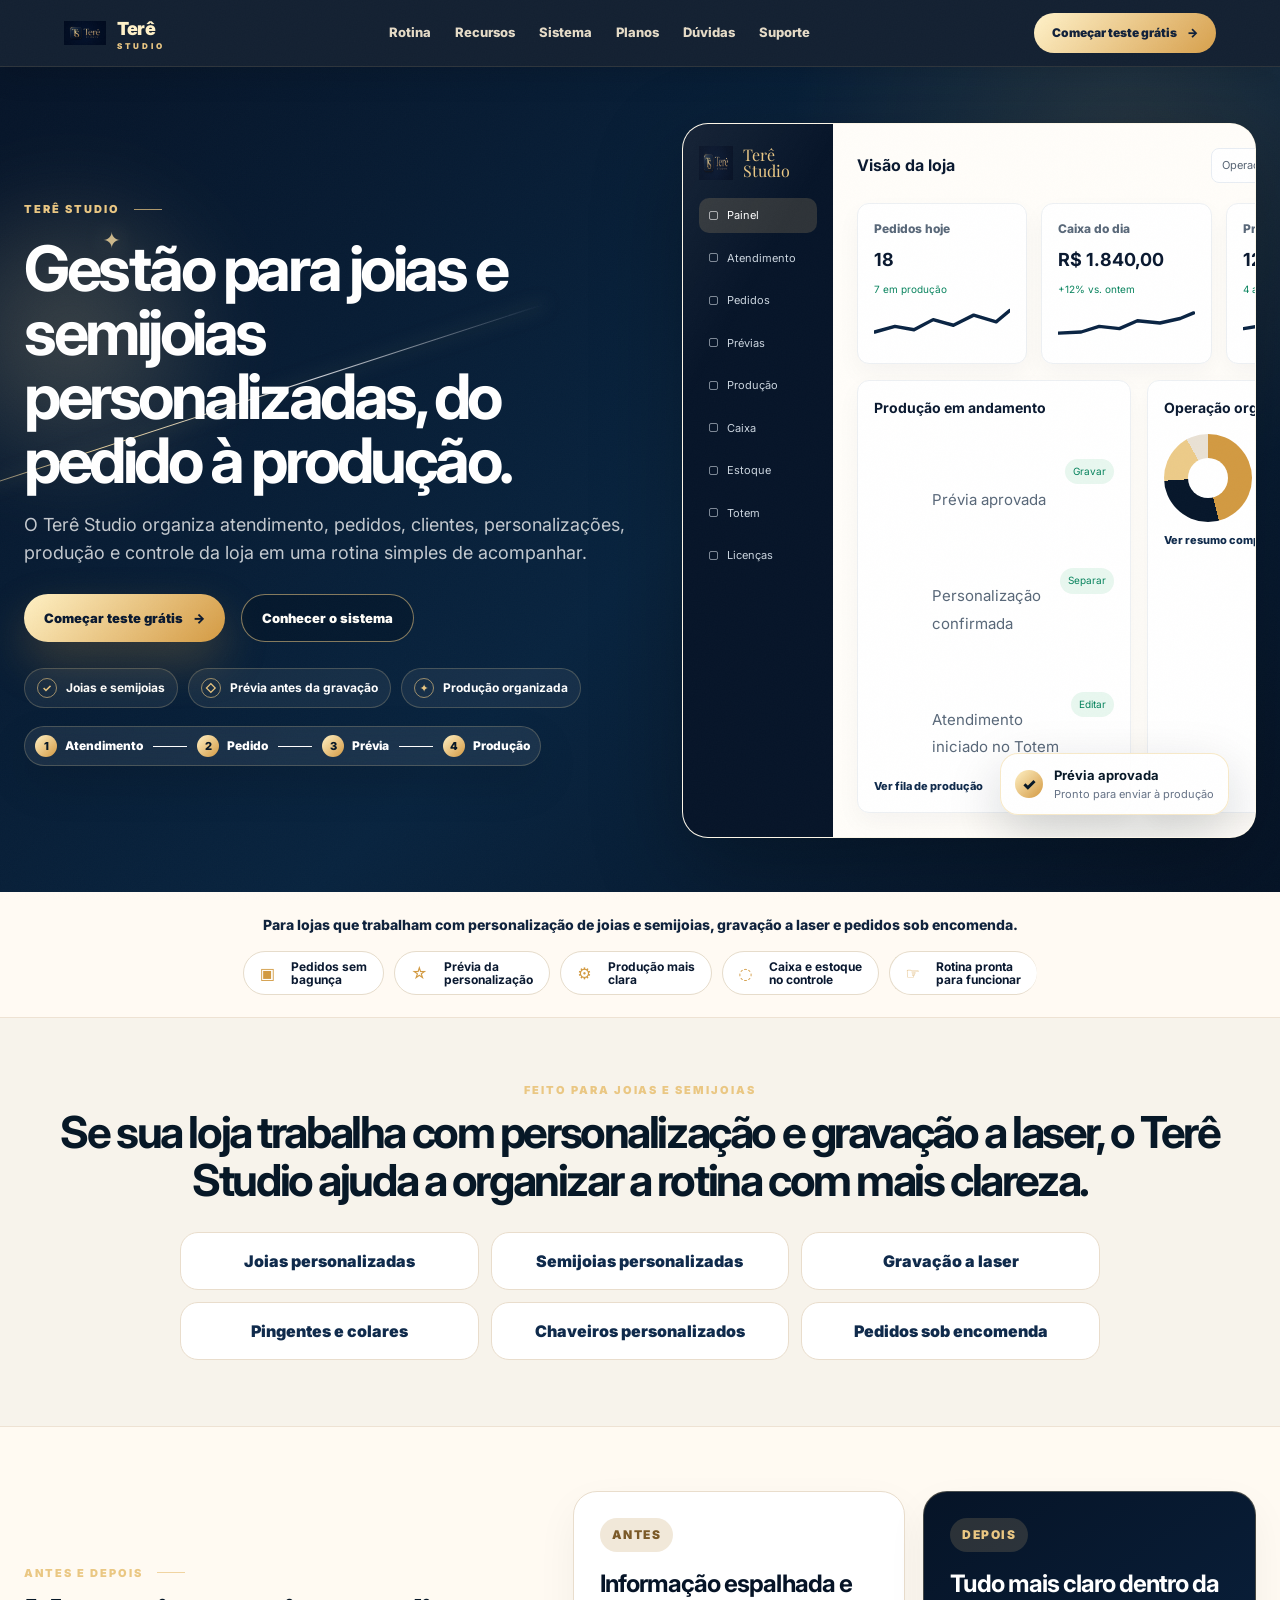
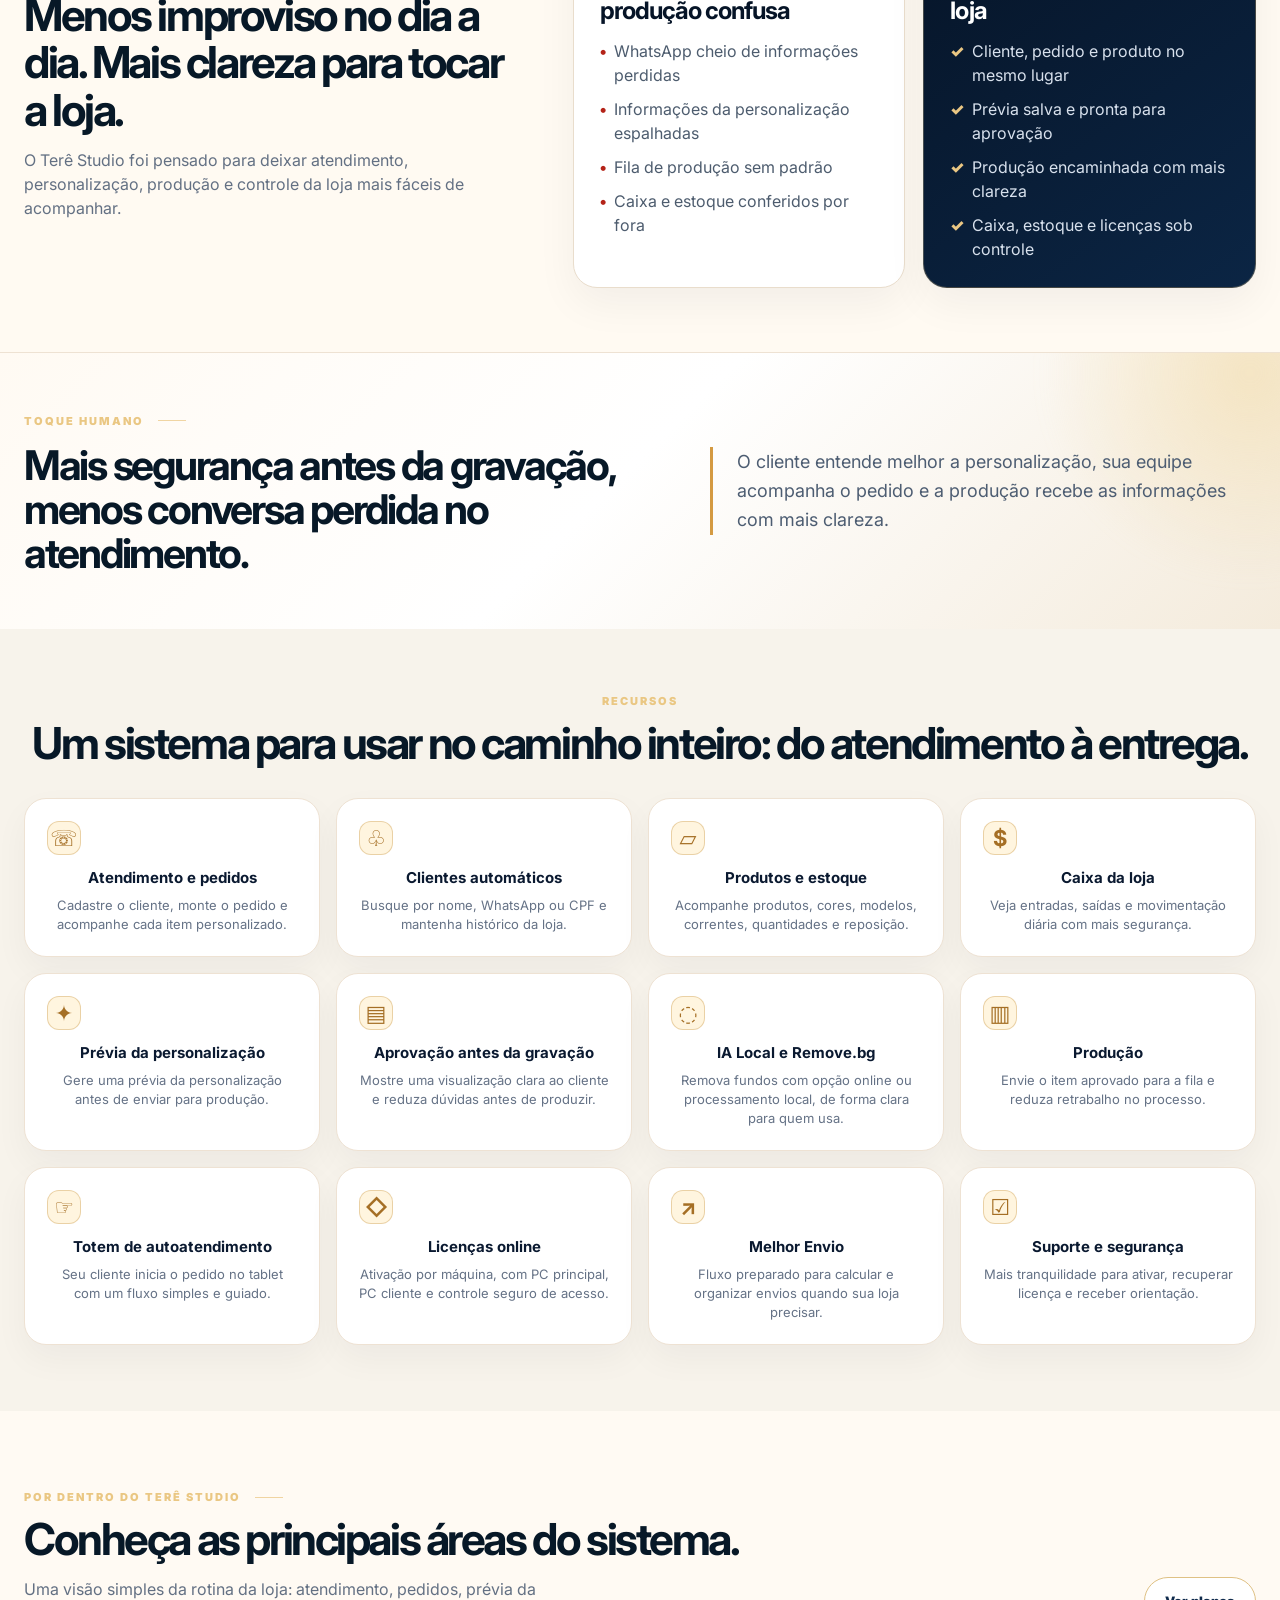
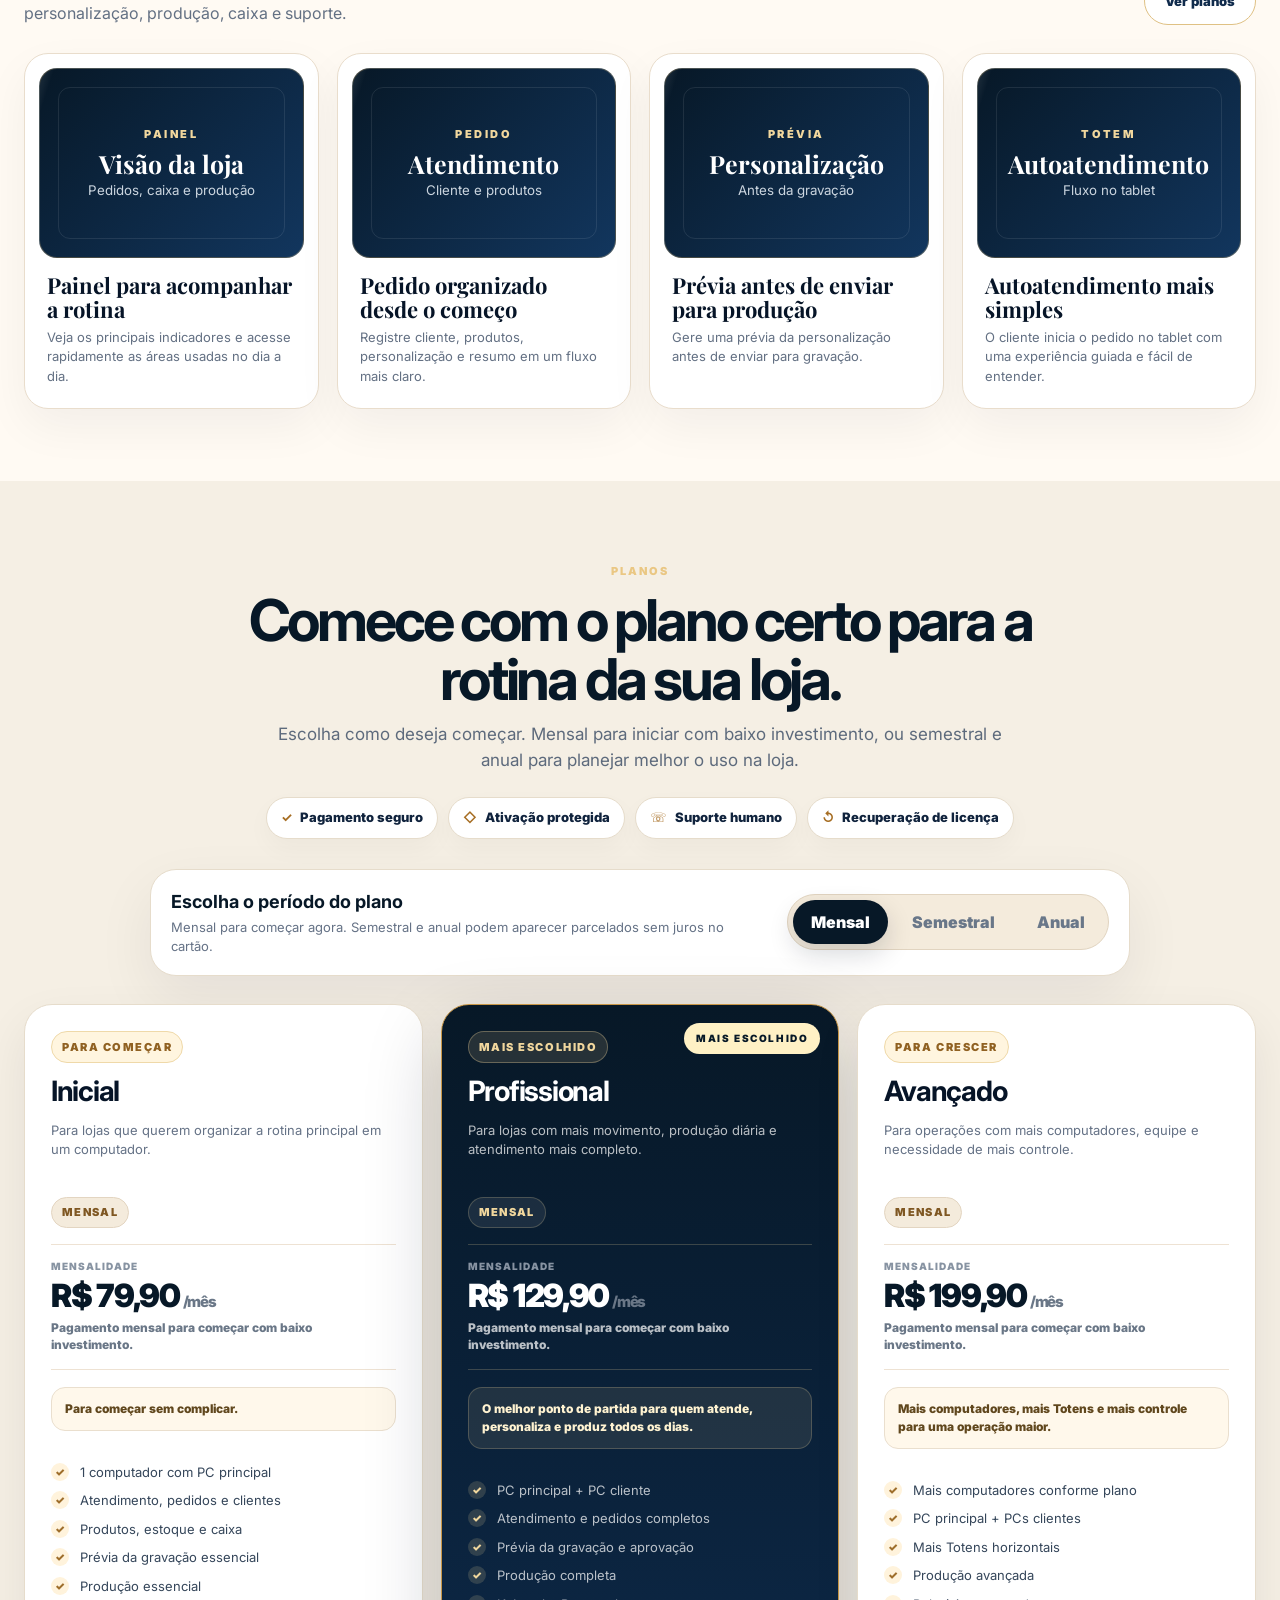
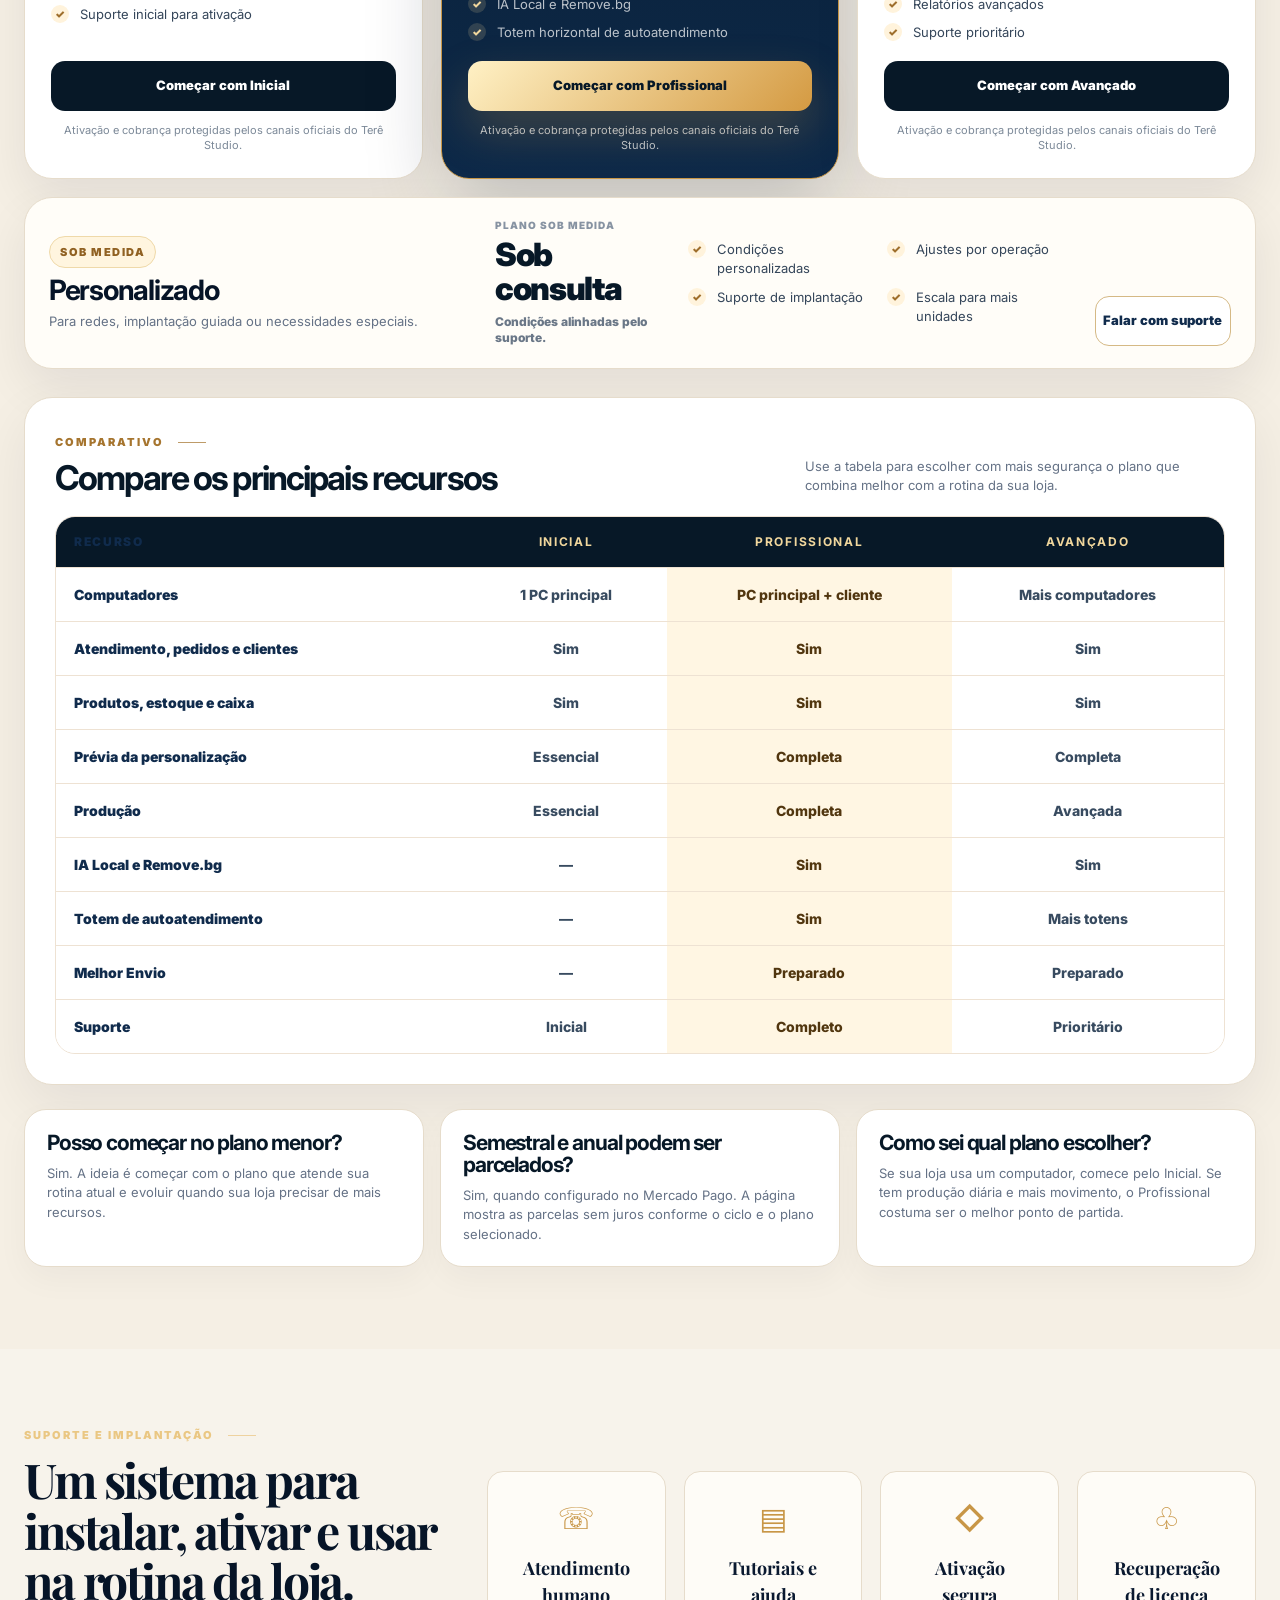
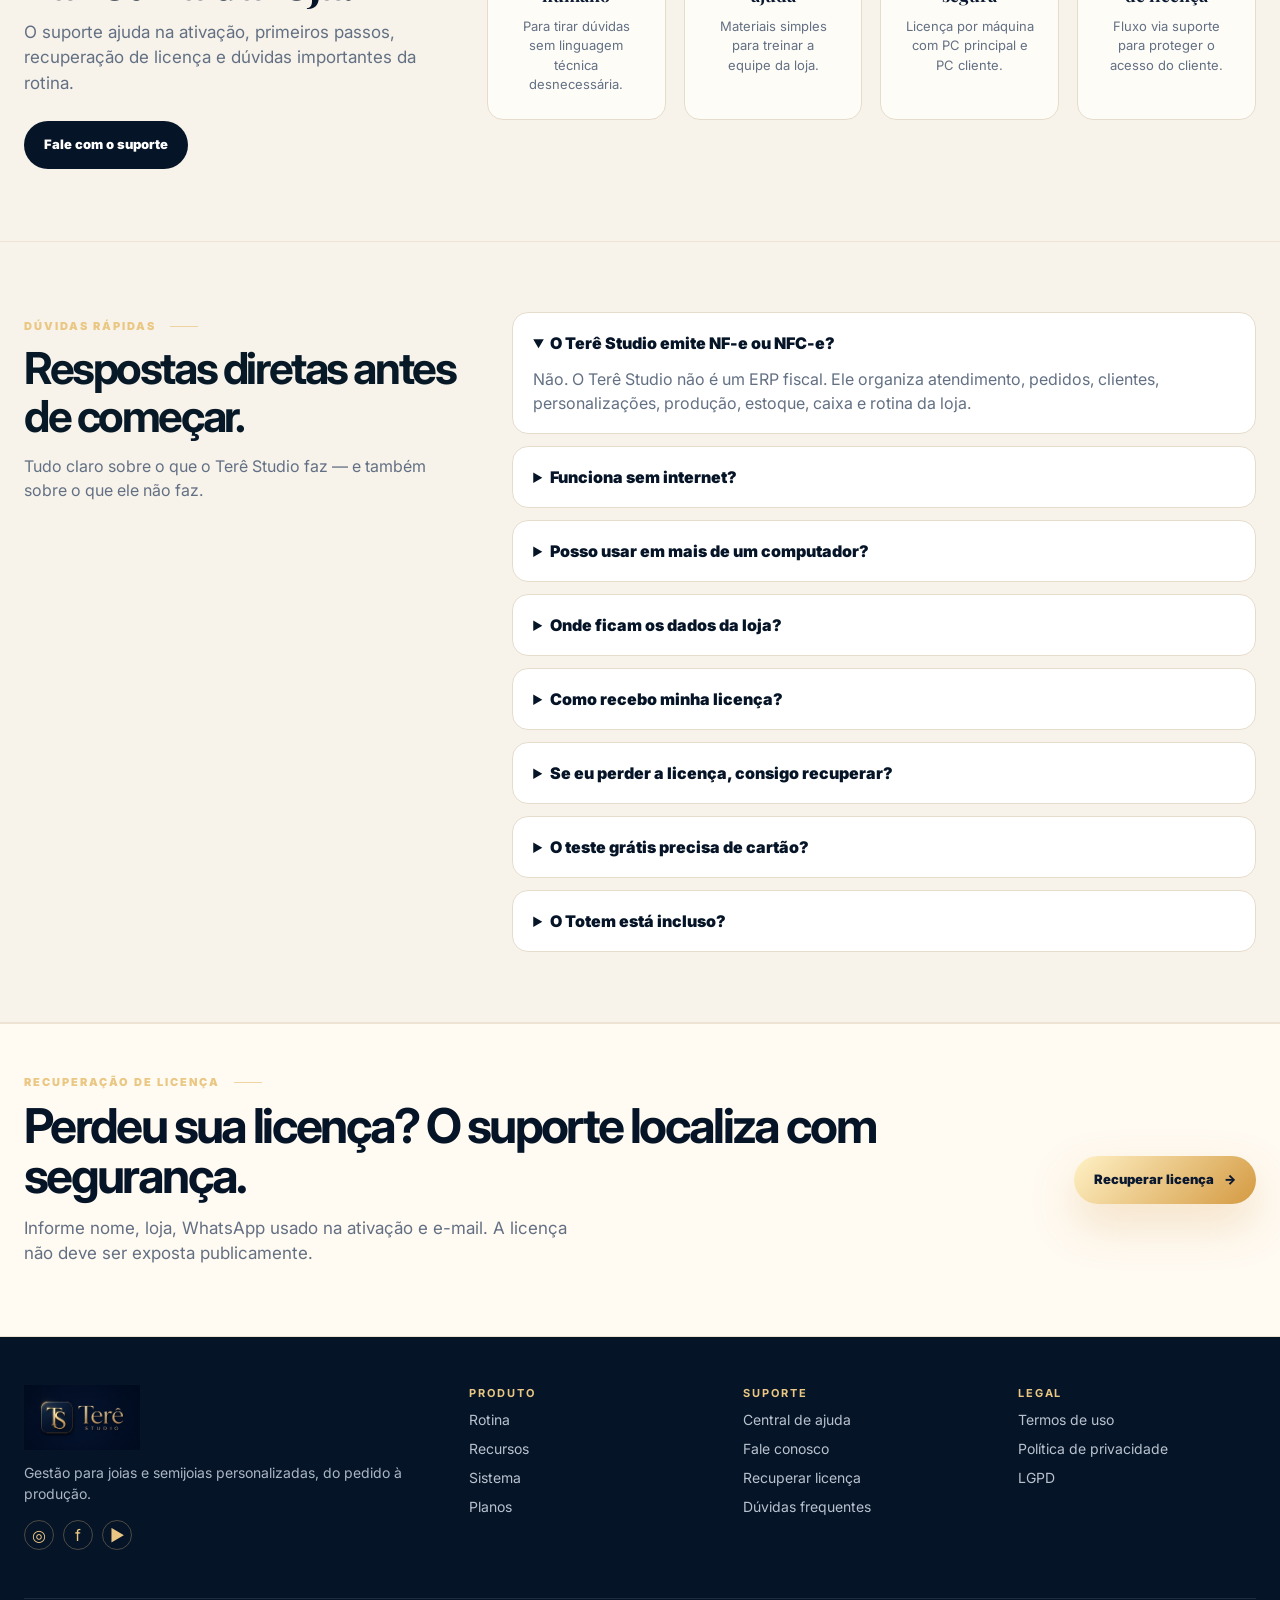
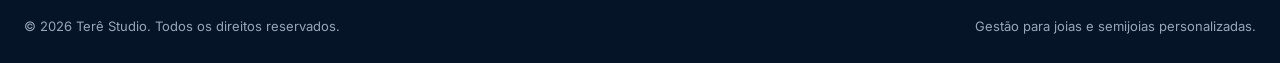
==== commit 7d9acdbf: "a" ====
--- a/index.html
+++ b/index.html
@@ -4,9 +4,9 @@
   <meta charset="utf-8" />
   <meta name="viewport" content="width=device-width, initial-scale=1" />
   <title>Terê Studio · Gestão para joias e semijoias personalizadas</title>
-  <meta name="description" content="Gestão para joias e semijoias personalizadas, do pedido à produção. Organize atendimento, pedidos, prévia da gravação, produção, totem e controle da loja." />
+  <meta name="description" content="Gestão para joias e semijoias personalizadas, do pedido à produção. Organize atendimento, pedidos, personalizações, produção e controle da loja." />
   <meta property="og:title" content="Terê Studio · Gestão para joias e semijoias personalizadas" />
-  <meta property="og:description" content="Organize atendimento, pedidos, prévia da gravação, produção, totem e controle da loja." />
+  <meta property="og:description" content="Organize atendimento, pedidos, personalizações, produção e controle da loja em uma rotina simples de acompanhar." />
   <meta property="og:type" content="website" />
   <meta property="og:image" content="assets/img/tere-studio-logo.png" />
   <meta name="theme-color" content="#061427" />
@@ -18,15 +18,15 @@
 <body>
   <header class="site-header" id="topo">
     <a class="brand" href="#topo" aria-label="Terê Studio">
-      <img data-landing-media="logo" src="assets/img/tere-studio-logo.png" alt="Terê Studio" />
+      <img src="assets/img/tere-studio-logo.png" alt="Terê Studio" />
       <span>Terê <small>Studio</small></span>
     </a>
     <button class="menu-toggle" type="button" aria-label="Abrir menu" aria-expanded="false">☰</button>
     <nav class="nav" aria-label="Navegação principal">
-      <a href="#diferenciais">Diferenciais</a>
+      <a href="#beneficios">Rotina</a>
       <a href="#modulos">Recursos</a>
+      <a href="#por-dentro">Sistema</a>
       <a href="#planos">Planos</a>
-      <a href="#depoimentos" data-testimonials-nav hidden>Depoimentos</a>
       <a href="#faq">Dúvidas</a>
       <a href="#suporte">Suporte</a>
     </nav>
@@ -35,99 +35,219 @@
 
   <main>
     <section class="hero">
-      <div class="hero-ambient" aria-hidden="true"><span></span><span></span><i></i></div>
+      <div class="hero-ambient" aria-hidden="true">
+        <span class="glow-orb glow-orb-one"></span>
+        <span class="glow-orb glow-orb-two"></span>
+        <span class="laser-sweep"></span>
+        <span class="spark spark-one">✦</span>
+        <span class="spark spark-two">◇</span>
+        <span class="spark spark-three">✧</span>
+      </div>
       <div class="section-shell hero-grid">
         <div class="hero-copy">
           <span class="eyebrow">Terê Studio</span>
-          <h1 data-landing-text="heroTitle">Gestão para joias e semijoias personalizadas, do pedido à produção.</h1>
-          <p data-landing-text="heroSubtitle">Organize atendimento, pedidos, prévia da gravação, produção, totem e controle da loja em uma rotina simples de acompanhar.</p>
+          <h1><span data-config="headline">Gestão para joias e semijoias personalizadas, do pedido à produção.</span></h1>
+          <p data-config="subheadline">O Terê Studio organiza atendimento, pedidos, clientes, personalizações, produção e controle da loja em uma rotina simples de acompanhar.</p>
           <div class="hero-actions">
             <a class="btn btn-gold" href="#planos"><span data-config="primaryCta">Começar teste grátis</span> <span>→</span></a>
-            <a class="btn btn-outline" data-support-link href="#">Falar no WhatsApp</a>
-          </div>
-          <div class="pain-row">
-            <span>Sem pedido perdido no WhatsApp</span>
-            <span>Sem dúvida antes da gravação</span>
-            <span>Sem produção no improviso</span>
-          </div>
-        </div>
-        <div class="hero-visual">
-          <img data-landing-media="heroBackground" src="assets/img/banner-hero-brasil.webp" alt="Loja de joias e semijoias usando o Terê Studio" />
-          <div class="device device-laptop hero-device" data-screen="heroScreen">
-            <div class="device-top"></div>
-            <div class="device-screen"><img data-landing-screen="heroScreen" alt="Tela real do Terê Studio" /></div>
-            <div class="device-base"></div>
-          </div>
-          <div class="floating-proof proof-one"><strong>Prévia aprovada</strong><small>Pronto para produção</small></div>
-          <div class="floating-proof proof-two"><strong>Profissional</strong><small>Plano mais escolhido</small></div>
-        </div>
-      </div>
-    </section>
-
-    <section class="section-shell quick-cards" id="diferenciais">
-      <article><div class="icon"><svg viewBox="0 0 24 24"><path d="M5 5h14v14H5z"/><path d="M8 9h8M8 13h8M8 17h5"/></svg></div><h3>Pedidos mais organizados</h3><p>Cliente, produto e personalização no mesmo fluxo.</p></article>
-      <article class="featured-card"><div class="icon"><svg viewBox="0 0 24 24"><path d="M4 6h16v12H4z"/><path d="m8 13 2.2 2.2L16 9"/></svg></div><h3>Prévia da gravação</h3><p>Mostre como vai ficar antes de enviar para produção.</p></article>
-      <article><div class="icon"><svg viewBox="0 0 24 24"><path d="M6 4h12v16H6z"/><path d="M9 8h6M9 12h6M9 16h3"/></svg></div><h3>Produção com mais clareza</h3><p>O que foi aprovado segue com mais segurança.</p></article>
-      <article class="featured-card"><div class="icon"><svg viewBox="0 0 24 24"><rect x="6" y="3" width="12" height="18" rx="2"/><path d="M9 7h6M9 11h6M10.5 17h3"/></svg></div><h3>Totem horizontal</h3><p>Atendimento guiado no tablet, no formato atual do sistema.</p></article>
-    </section>
-
-    <section class="spotlight spotlight-preview">
-      <div class="section-shell spotlight-grid">
-        <div class="spotlight-image">
-          <img data-landing-media="previewBackground" src="assets/img/banner-previa-gravacao.webp" alt="Atendimento mostrando prévia da gravação" />
-          <div class="device device-desktop preview-device" data-screen="previewScreen">
-            <div class="device-screen"><img data-landing-screen="previewScreen" alt="Print real da prévia da gravação" /></div>
-            <div class="device-neck"></div><div class="device-foot"></div>
-          </div>
-        </div>
-        <div class="spotlight-copy">
-          <span class="eyebrow">Diferencial principal</span>
-          <h2 data-landing-text="previewTitle">Prévia da gravação antes de produzir.</h2>
-          <p data-landing-text="previewText">O cliente entende melhor a personalização, sua equipe confirma o pedido com mais segurança e a produção recebe a informação do jeito certo.</p>
-          <ul>
-            <li>Mais clareza no atendimento</li>
-            <li>Menos retrabalho na gravação</li>
-            <li>Mais confiança antes da produção</li>
-          </ul>
-        </div>
-      </div>
-    </section>
-
-    <section class="spotlight spotlight-totem">
-      <div class="section-shell spotlight-grid reverse">
-        <div class="spotlight-copy">
-          <span class="eyebrow">Totem de autoatendimento</span>
-          <h2 data-landing-text="totemTitle">Seu cliente começa o pedido direto no tablet.</h2>
-          <p data-landing-text="totemText">O Totem ajuda a loja a atender com mais agilidade, mantendo uma experiência simples, bonita e organizada. Por enquanto, a landing trata o Totem no formato horizontal usado hoje.</p>
-          <ul>
-            <li>Fluxo guiado para o cliente</li>
-            <li>Menos espera no balcão</li>
-            <li>Pedido chega melhor organizado</li>
-          </ul>
-        </div>
-        <div class="spotlight-image totem-image">
-          <img data-landing-media="totemBackground" src="assets/img/banner-totem-horizontal.webp" alt="Totem de autoatendimento em loja de joias" />
-          <div class="device device-tablet-horizontal totem-device" data-screen="totemScreen">
-            <div class="device-screen"><img data-landing-screen="totemScreen" alt="Print real do Totem horizontal" /></div>
-          </div>
-        </div>
+            <a class="btn btn-outline" href="#por-dentro" data-config="secondaryCta">Conhecer o sistema</a>
+          </div>
+          <div class="hero-trust">
+            <span><b>✓</b><strong>Joias e semijoias</strong><small>Gestão pensada para personalização e gravação</small></span>
+            <span><b>◇</b><strong>Prévia antes da gravação</strong><small>Mais clareza antes de enviar para produção</small></span>
+            <span><b>✦</b><strong>Produção organizada</strong><small>Pedidos e etapas com mais controle</small></span>
+          </div>
+          <div class="human-flow" aria-label="Fluxo da rotina no Terê Studio">
+            <span><i>1</i>Atendimento</span>
+            <b></b>
+            <span><i>2</i>Pedido</span>
+            <b></b>
+            <span><i>3</i>Prévia</span>
+            <b></b>
+            <span><i>4</i>Produção</span>
+          </div>
+        </div>
+
+        <div class="dashboard-card" aria-label="Prévia visual do Terê Studio">
+          <aside class="dash-sidebar">
+            <div class="dash-logo"><img src="assets/img/tere-studio-logo.png" alt="" /><span>Terê<br>Studio</span></div>
+            <a class="active">Painel</a>
+            <a>Atendimento</a>
+            <a>Pedidos</a>
+            <a>Prévias</a>
+            <a>Produção</a>
+            <a>Caixa</a>
+            <a>Estoque</a>
+            <a>Totem</a>
+            <a>Licenças</a>
+          </aside>
+          <div class="dash-main">
+            <div class="dash-top">
+              <strong>Visão da loja</strong>
+              <div><span>Operação de hoje</span><button>Ao vivo</button></div>
+            </div>
+            <div class="kpi-grid">
+              <article><small>Pedidos hoje</small><b>18</b><span>7 em produção</span><svg viewBox="0 0 120 32"><polyline points="0,24 18,19 35,22 52,13 70,18 88,9 108,15 120,5"/></svg></article>
+              <article><small>Caixa do dia</small><b>R$ 1.840,00</b><span>+12% vs. ontem</span><svg viewBox="0 0 120 32"><polyline points="0,25 20,24 36,19 54,21 70,14 90,16 108,12 120,7"/></svg></article>
+              <article><small>Prévias prontas</small><b>12</b><span>4 aguardando aprovação</span><svg viewBox="0 0 120 32"><polyline points="0,21 18,18 34,20 54,16 73,22 92,10 110,13 120,6"/></svg></article>
+            </div>
+            <div class="dash-bottom">
+              <article class="agenda-card">
+                <h3>Produção em andamento</h3>
+                <p><strong>#284</strong><span>Pingente personalizado<br><small>Prévia aprovada</small></span><em>Gravar</em></p>
+                <p><strong>#285</strong><span>Chaveiro personalizado<br><small>Personalização confirmada</small></span><em>Separar</em></p>
+                <p><strong>#286</strong><span>Colar personalizado<br><small>Atendimento iniciado no Totem</small></span><em>Editar</em></p>
+                <a>Ver fila de produção</a>
+              </article>
+              <article class="finance-card">
+                <h3>Operação organizada</h3>
+                <div class="donut-wrap">
+                  <div class="donut"></div>
+                  <ul>
+                    <li><i></i>Pedidos <b>46%</b></li>
+                    <li><i></i>Produção <b>28%</b></li>
+                    <li><i></i>Prévias <b>18%</b></li>
+                    <li><i></i>Caixa <b>8%</b></li>
+                  </ul>
+                </div>
+                <a>Ver resumo completo</a>
+              </article>
+            </div>
+          </div>
+          <div class="dashboard-live-note" aria-hidden="true">
+            <span>✓</span>
+            <div>
+              <strong>Prévia aprovada</strong>
+              <small>Pronto para enviar à produção</small>
+            </div>
+          </div>
+        </div>
+      </div>
+    </section>
+
+    <section id="beneficios" class="trust-strip">
+      <div class="section-shell">
+        <p>Para lojas que trabalham com personalização de joias e semijoias, gravação a laser e pedidos sob encomenda.</p>
+        <div class="trust-icons">
+          <span>▣ <strong>Pedidos sem<br>bagunça</strong></span>
+          <span>☆ <strong>Prévia da<br>personalização</strong></span>
+          <span>⚙ <strong>Produção mais<br>clara</strong></span>
+          <span>◌ <strong>Caixa e estoque<br>no controle</strong></span>
+          <span>☞ <strong>Rotina pronta<br>para funcionar</strong></span>
+        </div>
+      </div>
+    </section>
+
+    <section class="section-shell who-section">
+      <div class="section-title center">
+        <span class="eyebrow">Feito para joias e semijoias</span>
+        <h2>Se sua loja trabalha com personalização e gravação a laser, o Terê Studio ajuda a organizar a rotina com mais clareza.</h2>
+      </div>
+      <div class="who-grid">
+        <article>Joias personalizadas</article>
+        <article>Semijoias personalizadas</article>
+        <article>Gravação a laser</article>
+        <article>Pingentes e colares</article>
+        <article>Chaveiros personalizados</article>
+        <article>Pedidos sob encomenda</article>
+      </div>
+    </section>
+
+    <section class="before-after">
+      <div class="section-shell before-after-grid">
+        <div class="section-title">
+          <span class="eyebrow">Antes e depois</span>
+          <h2>Menos improviso no dia a dia. Mais clareza para tocar a loja.</h2>
+          <p>O Terê Studio foi pensado para deixar atendimento, personalização, produção e controle da loja mais fáceis de acompanhar.</p>
+        </div>
+        <div class="compare-cards">
+          <article>
+            <span>Antes</span>
+            <h3>Informação espalhada e produção confusa</h3>
+            <ul>
+              <li>WhatsApp cheio de informações perdidas</li>
+              <li>Informações da personalização espalhadas</li>
+              <li>Fila de produção sem padrão</li>
+              <li>Caixa e estoque conferidos por fora</li>
+            </ul>
+          </article>
+          <article class="after-card">
+            <span>Depois</span>
+            <h3>Tudo mais claro dentro da loja</h3>
+            <ul>
+              <li>Cliente, pedido e produto no mesmo lugar</li>
+              <li>Prévia salva e pronta para aprovação</li>
+              <li>Produção encaminhada com mais clareza</li>
+              <li>Caixa, estoque e licenças sob controle</li>
+            </ul>
+          </article>
+        </div>
+      </div>
+    </section>
+
+    <section class="emotion-strip">
+      <div class="section-shell emotion-grid">
+        <div>
+          <span class="eyebrow">Toque humano</span>
+          <h2>Mais segurança antes da gravação, menos conversa perdida no atendimento.</h2>
+        </div>
+        <p>O cliente entende melhor a personalização, sua equipe acompanha o pedido e a produção recebe as informações com mais clareza.</p>
       </div>
     </section>
 
     <section id="modulos" class="section-shell modules-section">
       <div class="section-title center">
         <span class="eyebrow">Recursos</span>
-        <h2>O que o Terê Studio organiza na rotina da loja.</h2>
-      </div>
-      <div class="module-grid">
-        <article><h3>Atendimento e pedidos</h3><p>Cadastre cliente, produto e personalização sem depender de conversa solta.</p></article>
-        <article><h3>Clientes</h3><p>Busque por nome, WhatsApp ou CPF e mantenha histórico de atendimento.</p></article>
-        <article><h3>Produtos e estoque</h3><p>Controle modelos, cores, correntes, quantidades e reposição.</p></article>
-        <article><h3>Caixa</h3><p>Acompanhe entradas, saídas e movimentação diária da loja.</p></article>
-        <article class="module-strong"><h3>Prévia da gravação</h3><p>Visualização antes de enviar para produção.</p></article>
-        <article><h3>Produção</h3><p>Fila mais clara para o que precisa ser separado, gravado e entregue.</p></article>
-        <article class="module-strong"><h3>Totem horizontal</h3><p>Autoatendimento guiado no tablet.</p></article>
-        <article><h3>Licenças online</h3><p>Ativação segura com PC principal e PC cliente.</p></article>
+        <h2>Um sistema para usar no caminho inteiro: do atendimento à entrega.</h2>
+      </div>
+      <div class="module-grid premium-grid">
+        <article><b>☏</b><h3>Atendimento e pedidos</h3><p>Cadastre o cliente, monte o pedido e acompanhe cada item personalizado.</p></article>
+        <article><b>♧</b><h3>Clientes automáticos</h3><p>Busque por nome, WhatsApp ou CPF e mantenha histórico da loja.</p></article>
+        <article><b>▱</b><h3>Produtos e estoque</h3><p>Acompanhe produtos, cores, modelos, correntes, quantidades e reposição.</p></article>
+        <article><b>$</b><h3>Caixa da loja</h3><p>Veja entradas, saídas e movimentação diária com mais segurança.</p></article>
+        <article><b>✦</b><h3>Prévia da personalização</h3><p>Gere uma prévia da personalização antes de enviar para produção.</p></article>
+        <article><b>▤</b><h3>Aprovação antes da gravação</h3><p>Mostre uma visualização clara ao cliente e reduza dúvidas antes de produzir.</p></article>
+        <article><b>◌</b><h3>IA Local e Remove.bg</h3><p>Remova fundos com opção online ou processamento local, de forma clara para quem usa.</p></article>
+        <article><b>▥</b><h3>Produção</h3><p>Envie o item aprovado para a fila e reduza retrabalho no processo.</p></article>
+        <article><b>☞</b><h3>Totem de autoatendimento</h3><p>Seu cliente inicia o pedido no tablet com um fluxo simples e guiado.</p></article>
+        <article><b>◇</b><h3>Licenças online</h3><p>Ativação por máquina, com PC principal, PC cliente e controle seguro de acesso.</p></article>
+        <article><b>↗</b><h3>Melhor Envio</h3><p>Fluxo preparado para calcular e organizar envios quando sua loja precisar.</p></article>
+        <article><b>☑</b><h3>Suporte e segurança</h3><p>Mais tranquilidade para ativar, recuperar licença e receber orientação.</p></article>
+      </div>
+    </section>
+
+    <section id="por-dentro" class="inside-section">
+      <div class="section-shell">
+        <div class="inside-head">
+          <div class="section-title">
+            <span class="eyebrow">Por dentro do Terê Studio</span>
+            <h2>Conheça as principais áreas do sistema.</h2>
+            <p>Uma visão simples da rotina da loja: atendimento, pedidos, prévia da personalização, produção, caixa e suporte.</p>
+          </div>
+          <a class="btn btn-outline dark" href="#planos">Ver planos</a>
+        </div>
+        <div class="screen-grid">
+          <article class="screen-card" data-screen-slot="painel">
+            <div class="screen-placeholder"><span>Painel</span><strong>Visão da loja</strong><small>Pedidos, caixa e produção</small></div>
+            <h3>Painel para acompanhar a rotina</h3>
+            <p>Veja os principais indicadores e acesse rapidamente as áreas usadas no dia a dia.</p>
+          </article>
+          <article class="screen-card" data-screen-slot="pedidos">
+            <div class="screen-placeholder"><span>Pedido</span><strong>Atendimento</strong><small>Cliente e produtos</small></div>
+            <h3>Pedido organizado desde o começo</h3>
+            <p>Registre cliente, produtos, personalização e resumo em um fluxo mais claro.</p>
+          </article>
+          <article class="screen-card" data-screen-slot="personalizacao">
+            <div class="screen-placeholder"><span>Prévia</span><strong>Personalização</strong><small>Antes da gravação</small></div>
+            <h3>Prévia antes de enviar para produção</h3>
+            <p>Gere uma prévia da personalização antes de enviar para gravação.</p>
+          </article>
+          <article class="screen-card" data-screen-slot="totem">
+            <div class="screen-placeholder"><span>Totem</span><strong>Autoatendimento</strong><small>Fluxo no tablet</small></div>
+            <h3>Autoatendimento mais simples</h3>
+            <p>O cliente inicia o pedido no tablet com uma experiência guiada e fácil de entender.</p>
+          </article>
+        </div>
       </div>
     </section>
 
@@ -135,46 +255,214 @@
       <div class="section-shell">
         <div class="pricing-hero">
           <span class="eyebrow">Planos</span>
-          <h2>Escolha o plano certo para o tamanho da sua rotina.</h2>
-          <p>O Profissional fica em destaque porque tende a ser o melhor ponto de partida para quem atende, personaliza e produz todos os dias.</p>
-          <div class="pricing-trust-row"><span>✓ Pagamento seguro</span><span>◇ Ativação protegida</span><span>☏ Suporte humano</span><span>↺ Recuperação de licença</span></div>
-        </div>
+          <h2>Comece com o plano certo para a rotina da sua loja.</h2>
+          <p>Escolha como deseja começar. Mensal para iniciar com baixo investimento, ou semestral e anual para planejar melhor o uso na loja.</p>
+          <div class="pricing-trust-row" aria-label="Benefícios da ativação">
+            <span><b>✓</b> Pagamento seguro</span>
+            <span><b>◇</b> Ativação protegida</span>
+            <span><b>☏</b> Suporte humano</span>
+            <span><b>↺</b> Recuperação de licença</span>
+          </div>
+        </div>
+
         <div class="billing-panel">
-          <div><strong>Escolha o período do plano</strong><p id="billingHelpText">Mensal para começar agora. Semestral e anual podem aparecer parcelados sem juros no cartão.</p></div>
-          <div class="billing-toggle" role="tablist" aria-label="Escolha o período do plano">
-            <button class="is-active" type="button" data-cycle-toggle="mensal" aria-selected="true">Mensal</button>
-            <button type="button" data-cycle-toggle="semestral" aria-selected="false">Semestral</button>
-            <button type="button" data-cycle-toggle="anual" aria-selected="false">Anual</button>
-          </div>
-        </div>
+          <div>
+            <strong>Escolha o período do plano</strong>
+            <p id="billingHelpText">Mensal para começar agora. Semestral e anual podem aparecer parcelados sem juros no cartão.</p>
+          </div>
+          <div class="billing-toggle-wrap">
+            <div class="billing-toggle" role="tablist" aria-label="Escolha o período do plano">
+              <button class="is-active" type="button" data-cycle-toggle="mensal" aria-selected="true">Mensal</button>
+              <button type="button" data-cycle-toggle="semestral" aria-selected="false">Semestral</button>
+              <button type="button" data-cycle-toggle="anual" aria-selected="false">Anual</button>
+            </div>
+          </div>
+        </div>
+
         <div id="plansGrid" class="plans-grid premium-pricing-grid" aria-live="polite"></div>
-        <div class="comparison-card"><div class="comparison-head"><div><span class="eyebrow">Comparativo</span><h3>Compare os principais recursos</h3></div><p>Use como guia rápido para escolher sem exagero.</p></div><div class="comparison-scroll"><table class="comparison-table"><thead><tr><th>Recurso</th><th>Inicial</th><th>Profissional</th><th>Avançado</th></tr></thead><tbody><tr><td>Computadores</td><td>1 PC</td><td>PC principal + cliente</td><td>Mais computadores</td></tr><tr><td>Atendimento e pedidos</td><td>Sim</td><td>Sim</td><td>Sim</td></tr><tr><td>Prévia da gravação</td><td>Essencial</td><td>Completa</td><td>Completa</td></tr><tr><td>Produção</td><td>Essencial</td><td>Completa</td><td>Avançada</td></tr><tr><td>IA Local</td><td>—</td><td>Sim</td><td>Sim</td></tr><tr><td>Totem horizontal</td><td>—</td><td>Sim</td><td>Mais totens</td></tr><tr><td>Suporte</td><td>Inicial</td><td>Completo</td><td>Prioritário</td></tr></tbody></table></div></div>
+
+        <div class="pricing-note-card">
+          <div>
+            <span class="eyebrow">Por que escolher por plano?</span>
+            <h3>Cada loja tem uma rotina. O plano certo evita excesso e falta de recurso.</h3>
+          </div>
+          <p>Comece simples, avance quando sua operação pedir mais computadores, totem, IA Local, produção mais completa ou suporte prioritário.</p>
+        </div>
+
+        <div class="comparison-card" aria-label="Comparativo de planos">
+          <div class="comparison-head">
+            <div>
+              <span class="eyebrow">Comparativo</span>
+              <h3>Compare os principais recursos</h3>
+            </div>
+            <p>Use a tabela para escolher com mais segurança o plano que combina melhor com a rotina da sua loja.</p>
+          </div>
+          <div class="comparison-scroll">
+            <table class="comparison-table">
+              <thead>
+                <tr>
+                  <th>Recurso</th>
+                  <th>Inicial</th>
+                  <th>Profissional</th>
+                  <th>Avançado</th>
+                </tr>
+              </thead>
+              <tbody>
+                <tr><td>Computadores</td><td>1 PC principal</td><td>PC principal + cliente</td><td>Mais computadores</td></tr>
+                <tr><td>Atendimento, pedidos e clientes</td><td>Sim</td><td>Sim</td><td>Sim</td></tr>
+                <tr><td>Produtos, estoque e caixa</td><td>Sim</td><td>Sim</td><td>Sim</td></tr>
+                <tr><td>Prévia da personalização</td><td>Essencial</td><td>Completa</td><td>Completa</td></tr>
+                <tr><td>Produção</td><td>Essencial</td><td>Completa</td><td>Avançada</td></tr>
+                <tr><td>IA Local e Remove.bg</td><td>—</td><td>Sim</td><td>Sim</td></tr>
+                <tr><td>Totem de autoatendimento</td><td>—</td><td>Sim</td><td>Mais totens</td></tr>
+                <tr><td>Melhor Envio</td><td>—</td><td>Preparado</td><td>Preparado</td></tr>
+                <tr><td>Suporte</td><td>Inicial</td><td>Completo</td><td>Prioritário</td></tr>
+              </tbody>
+            </table>
+          </div>
+        </div>
+
+        <div class="plan-faq-grid">
+          <article>
+            <h3>Posso começar no plano menor?</h3>
+            <p>Sim. A ideia é começar com o plano que atende sua rotina atual e evoluir quando sua loja precisar de mais recursos.</p>
+          </article>
+          <article>
+            <h3>Semestral e anual podem ser parcelados?</h3>
+            <p>Sim, quando configurado no Mercado Pago. A página mostra as parcelas sem juros conforme o ciclo e o plano selecionado.</p>
+          </article>
+          <article>
+            <h3>Como sei qual plano escolher?</h3>
+            <p>Se sua loja usa um computador, comece pelo Inicial. Se tem produção diária e mais movimento, o Profissional costuma ser o melhor ponto de partida.</p>
+          </article>
+        </div>
       </div>
     </section>
 
     <section id="checkout" class="section-shell checkout-section" hidden>
       <div class="checkout-premium">
-        <aside class="checkout-summary-card"><span class="eyebrow">Resumo do plano</span><h2 id="checkoutSummaryTitle">Plano selecionado</h2><p id="checkoutSummaryText">Confira o plano antes de seguir para a ativação.</p><div class="checkout-total-box"><small>Plano selecionado</small><strong id="checkoutSummaryPrice">—</strong><span id="checkoutSummaryCycle">—</span></div><div id="checkoutSummaryFeatures" class="checkout-feature-list"></div><div class="checkout-seal-row"><span>Pagamento seguro</span><strong>Mercado Pago</strong></div><p class="checkout-note">Depois da confirmação, você volta para a página de ativação e a licença aparece somente uma vez.</p></aside>
-        <form id="checkoutForm" class="checkout-form checkout-inline-form"><input type="hidden" name="planId" /><input type="hidden" name="cycleId" /><div class="checkout-form-head"><span class="eyebrow">Dados para ativação</span><h2>Ativar plano</h2><p id="checkoutPlanInfo">Preencha os dados para preparar a ativação.</p></div><div class="form-grid two"><label>Nome do responsável<input name="nome" required minlength="3" autocomplete="name" placeholder="Ex.: Maria Silva" /></label><label>Nome da loja<input name="loja" required minlength="2" autocomplete="organization" placeholder="Ex.: Bella Semijoias" /></label></div><div class="form-grid two"><label>WhatsApp com DDD<input name="whatsapp" required inputmode="tel" autocomplete="tel" placeholder="Ex.: 35 99999-9999" /></label><label>E-mail<input name="email" required type="email" autocomplete="email" placeholder="Ex.: contato@sualoja.com" /></label></div><label>CPF opcional<input name="cpf" inputmode="numeric" autocomplete="off" placeholder="Opcional" /></label><button class="btn btn-gold full" type="submit">Continuar com segurança</button><p class="form-message" id="checkoutMessage"></p></form>
-      </div>
-    </section>
-
-    <section id="depoimentos" class="testimonials-section" hidden>
-      <div class="section-shell">
-        <div class="section-title center"><span class="eyebrow">Depoimentos</span><h2>Quem usa, sente a diferença na rotina.</h2></div>
-        <div class="testimonial-carousel"><button class="testimonial-nav" data-testimonial-prev type="button" aria-label="Depoimento anterior">‹</button><div class="testimonial-track" data-testimonial-track></div><button class="testimonial-nav" data-testimonial-next type="button" aria-label="Próximo depoimento">›</button></div>
-        <div class="testimonial-dots" data-testimonial-dots></div>
+        <aside class="checkout-summary-card">
+          <span class="eyebrow">Resumo do plano</span>
+          <h2 id="checkoutSummaryTitle">Plano selecionado</h2>
+          <p id="checkoutSummaryText">Confira o plano antes de seguir para a ativação.</p>
+          <div class="checkout-total-box">
+            <small>Plano selecionado</small>
+            <strong id="checkoutSummaryPrice">—</strong>
+            <span id="checkoutSummaryCycle">—</span>
+          </div>
+          <div id="checkoutSummaryFeatures" class="checkout-feature-list"></div>
+          <div class="checkout-seal-row">
+            <span>Pagamento seguro</span>
+            <strong>Mercado Pago</strong>
+          </div>
+          <p class="checkout-note">Depois da confirmação, você volta para a página de ativação e a licença aparece somente uma vez.</p>
+        </aside>
+
+        <form id="checkoutForm" class="checkout-form checkout-inline-form">
+          <input type="hidden" name="planId" />
+          <input type="hidden" name="cycleId" />
+          <div class="checkout-form-head">
+            <span class="eyebrow">Dados para ativação</span>
+            <h2>Ativar plano</h2>
+            <p id="checkoutPlanInfo">Preencha os dados para preparar a ativação com segurança.</p>
+          </div>
+          <div class="form-grid two">
+            <label>Nome do responsável<input name="nome" required minlength="3" autocomplete="name" placeholder="Ex.: Denis Araújo" /></label>
+            <label>Nome da loja<input name="loja" required minlength="2" autocomplete="organization" placeholder="Ex.: Terê Personalizados" /></label>
+          </div>
+          <div class="form-grid two">
+            <label>WhatsApp com DDD<input name="whatsapp" required inputmode="tel" autocomplete="tel" placeholder="Ex.: 35 99999-9999" /></label>
+            <label>E-mail<input name="email" required type="email" autocomplete="email" placeholder="Ex.: contato@sualoja.com" /></label>
+          </div>
+          <label>CPF opcional<input name="cpf" inputmode="numeric" autocomplete="off" placeholder="Opcional" /></label>
+          <button class="btn btn-gold full" type="submit">Continuar com segurança</button>
+          <p class="form-message" id="checkoutMessage"></p>
+        </form>
+      </div>
+    </section>
+
+    <section id="suporte" class="section-shell testimonial-band">
+      <div class="testimonial-copy">
+        <span class="eyebrow">Suporte e implantação</span>
+        <h2>Um sistema para instalar, ativar e usar na rotina da loja.</h2>
+        <p>O suporte ajuda na ativação, primeiros passos, recuperação de licença e dúvidas importantes da rotina.</p>
+        <a class="btn btn-navy" data-support-link href="#">Fale com o suporte</a>
+      </div>
+      <div class="support-cards">
+        <article><b>☏</b><h3>Atendimento humano</h3><p>Para tirar dúvidas sem linguagem técnica desnecessária.</p></article>
+        <article><b>▤</b><h3>Tutoriais e ajuda</h3><p>Materiais simples para treinar a equipe da loja.</p></article>
+        <article><b>◇</b><h3>Ativação segura</h3><p>Licença por máquina com PC principal e PC cliente.</p></article>
+        <article><b>♧</b><h3>Recuperação de licença</h3><p>Fluxo via suporte para proteger o acesso do cliente.</p></article>
       </div>
     </section>
 
     <section id="faq" class="faq-section">
-      <div class="section-shell faq-grid"><div class="section-title"><span class="eyebrow">Dúvidas rápidas</span><h2>Antes de começar.</h2><p>Direto ao ponto, sem enrolação.</p></div><div class="faq-list"><details open><summary>O Terê Studio emite NF-e ou NFC-e?</summary><p>Não. O Terê Studio não é um ERP fiscal. Ele organiza atendimento, pedidos, personalizações, produção, estoque, caixa e rotina da loja.</p></details><details><summary>Posso usar em mais de um computador?</summary><p>Sim, conforme o plano escolhido. O primeiro computador ativado vira o PC principal. PCs clientes respeitam o limite do plano.</p></details><details><summary>O Totem está incluso?</summary><p>O Totem entra conforme o plano. Hoje a landing trata o Totem horizontal, que é o formato atual que você usa.</p></details><details><summary>Como recebo minha licença?</summary><p>Depois da confirmação, a licença aparece uma única vez na página de ativação por segurança.</p></details><details><summary>Se eu perder a licença, consigo recuperar?</summary><p>Sim. A recuperação é feita pelo suporte oficial, conferindo os dados da ativação.</p></details></div></div>
-    </section>
-
-    <section id="suporte" class="license-recovery"><div class="section-shell recovery-grid"><div><span class="eyebrow">Suporte</span><h2>Quer começar com segurança?</h2><p>Fale com o suporte para ativação, instalação, recuperação de licença ou primeiros passos.</p></div><a class="btn btn-gold" data-support-link href="#">Falar no WhatsApp <span>→</span></a></div></section>
+      <div class="section-shell faq-grid">
+        <div class="section-title">
+          <span class="eyebrow">Dúvidas rápidas</span>
+          <h2>Respostas diretas antes de começar.</h2>
+          <p>Tudo claro sobre o que o Terê Studio faz — e também sobre o que ele não faz.</p>
+        </div>
+        <div class="faq-list">
+          <details open><summary>O Terê Studio emite NF-e ou NFC-e?</summary><p>Não. O Terê Studio não é um ERP fiscal. Ele organiza atendimento, pedidos, clientes, personalizações, produção, estoque, caixa e rotina da loja.</p></details>
+          <details><summary>Funciona sem internet?</summary><p>O sistema instalado foi pensado para continuar operando localmente quando possível. A internet é importante para ativação, validação de licença, pagamento e serviços online.</p></details>
+          <details><summary>Posso usar em mais de um computador?</summary><p>Sim, conforme o plano escolhido. O primeiro computador ativado vira o PC principal. PCs clientes precisam respeitar o limite do plano e o vínculo com o PC principal.</p></details>
+          <details><summary>Onde ficam os dados da loja?</summary><p>A rotina da loja fica no sistema instalado. A ativação, o plano e a recuperação de licença são tratados com segurança pelos canais oficiais do Terê Studio.</p></details>
+          <details><summary>Como recebo minha licença?</summary><p>Depois da confirmação, a página de ativação exibe a licença uma única vez por segurança. Guarde o código em local seguro.</p></details>
+          <details><summary>Se eu perder a licença, consigo recuperar?</summary><p>Sim. A recuperação é feita pelo suporte oficial, conferindo dados da ativação para proteger o acesso.</p></details>
+          <details><summary>O teste grátis precisa de cartão?</summary><p>Quando o teste grátis estiver disponível, as condições aparecem na página do plano ou são confirmadas pelo suporte oficial.</p></details>
+          <details><summary>O Totem está incluso?</summary><p>O Totem entra conforme o plano e a versão liberada. Ele foi pensado para atendimento em tablet, com fluxo simples para o cliente final.</p></details>
+        </div>
+      </div>
+    </section>
+
+    <section class="license-recovery">
+      <div class="section-shell recovery-grid">
+        <div>
+          <span class="eyebrow">Recuperação de licença</span>
+          <h2>Perdeu sua licença? O suporte localiza com segurança.</h2>
+          <p>Informe nome, loja, WhatsApp usado na ativação e e-mail. A licença não deve ser exposta publicamente.</p>
+        </div>
+        <a class="btn btn-gold" href="recuperar-licenca.html">Recuperar licença <span>→</span></a>
+      </div>
+    </section>
+
   </main>
 
-  <footer class="site-footer"><div class="section-shell footer-grid clean-footer"><div class="footer-brand"><img data-landing-media="logo" src="assets/img/tere-studio-logo.png" alt="Terê Studio" /><p>Gestão para joias e semijoias personalizadas, do pedido à produção.</p></div><nav><strong>Produto</strong><a href="#diferenciais">Diferenciais</a><a href="#modulos">Recursos</a><a href="#planos">Planos</a></nav><nav><strong>Suporte</strong><a href="ajuda.html">Central de ajuda</a><a data-support-link href="#">Fale conosco</a><a href="recuperar-licenca.html">Recuperar licença</a></nav><nav><strong>Legal</strong><a href="termos.html">Termos de uso</a><a href="privacidade.html">Política de privacidade</a><a href="privacidade.html#lgpd">LGPD</a></nav></div><div class="footer-bottom section-shell"><span>© 2026 Terê Studio. Todos os direitos reservados.</span><span>Gestão para joias e semijoias personalizadas.</span></div></footer>
+  <footer class="site-footer">
+    <div class="section-shell footer-grid clean-footer">
+      <div class="footer-brand">
+        <img src="assets/img/tere-studio-logo.png" alt="Terê Studio" />
+        <p>Gestão para joias e semijoias personalizadas, do pedido à produção.</p>
+        <div class="social-row"><span>◎</span><span>f</span><span>▶</span></div>
+      </div>
+      <nav>
+        <strong>Produto</strong>
+        <a href="#beneficios">Rotina</a>
+        <a href="#modulos">Recursos</a>
+        <a href="#por-dentro">Sistema</a>
+        <a href="#planos">Planos</a>
+      </nav>
+      <nav>
+        <strong>Suporte</strong>
+        <a href="ajuda.html">Central de ajuda</a>
+        <a data-support-link href="#">Fale conosco</a>
+        <a href="recuperar-licenca.html">Recuperar licença</a>
+        <a href="#faq">Dúvidas frequentes</a>
+      </nav>
+      <nav>
+        <strong>Legal</strong>
+        <a href="termos.html">Termos de uso</a>
+        <a href="privacidade.html">Política de privacidade</a>
+        <a href="privacidade.html#lgpd">LGPD</a>
+      </nav>
+    </div>
+    <div class="footer-bottom section-shell">
+      <span>© 2026 Terê Studio. Todos os direitos reservados.</span>
+      <span>Gestão para joias e semijoias personalizadas.</span>
+    </div>
+  </footer>
+
   <script src="assets/js/main.js" type="module"></script>
 </body>
 </html>
--- a/assets/css/styles.css
+++ b/assets/css/styles.css
@@ -1 +1,88 @@
-:root{--navy:#061427;--navy2:#0b1f3b;--navy3:#12345c;--paper:#fbf7ef;--paper2:#f4ecdf;--white:#fffdfa;--ink:#071827;--muted:#647084;--gold:#c89646;--gold2:#eac783;--gold3:#fff1c8;--line:#e8ddcc;--ok:#07835d;--danger:#b42318;--shadow:0 28px 90px rgba(6,20,39,.16);--radius:26px}*{box-sizing:border-box}html{scroll-behavior:smooth;overflow-x:hidden}body{margin:0;overflow-x:hidden;background:var(--paper);color:var(--ink);font-family:Inter,system-ui,-apple-system,BlinkMacSystemFont,"Segoe UI",sans-serif;line-height:1.5;-webkit-font-smoothing:antialiased}a{color:inherit;text-decoration:none}img{max-width:100%;display:block}button,input,select,textarea{font:inherit}.section-shell{width:min(1180px,calc(100% - 44px));margin-inline:auto}.site-header{position:sticky;top:0;z-index:50;display:grid;grid-template-columns:auto 1fr auto;align-items:center;gap:24px;padding:14px clamp(18px,4vw,60px);background:rgba(6,20,39,.92);border-bottom:1px solid rgba(234,199,131,.14);backdrop-filter:blur(18px)}.brand{display:flex;align-items:center;gap:10px;color:#fff6d9;font-family:"Playfair Display",Georgia,serif;font-size:23px;font-weight:800}.brand img{width:48px;height:48px;object-fit:contain}.brand small{display:block;font-family:Inter,sans-serif;font-size:9px;text-transform:uppercase;letter-spacing:.38em;color:var(--gold2);margin-top:-5px}.nav{display:flex;align-items:center;justify-content:center;gap:clamp(14px,2.2vw,28px);color:rgba(255,255,255,.82);font-weight:750;font-size:14px}.nav a:hover{color:var(--gold2)}.header-cta{display:inline-flex;align-items:center;gap:9px;min-height:44px;padding:0 20px;border-radius:999px;background:linear-gradient(135deg,#fff2ca,#d39a42);color:#071827;font-weight:900;box-shadow:0 14px 34px rgba(211,154,66,.25)}.menu-toggle{display:none;background:transparent;border:1px solid rgba(234,199,131,.28);color:white;border-radius:10px;width:44px;height:40px}.hero{position:relative;overflow:hidden;color:white;background:radial-gradient(circle at 88% 8%,rgba(234,199,131,.18),transparent 30%),radial-gradient(circle at 10% 18%,rgba(42,111,172,.28),transparent 32%),linear-gradient(135deg,#051224 0%,#071b34 58%,#09213d 100%)}.hero:before{content:"";position:absolute;inset:0;background:linear-gradient(115deg,rgba(255,255,255,.035) 0 1px,transparent 1px 18px);opacity:.35}.hero-ambient{position:absolute;inset:0;pointer-events:none;overflow:hidden}.hero-ambient span{position:absolute;width:380px;height:380px;border-radius:999px;filter:blur(42px);opacity:.45}.hero-ambient span:first-child{left:-120px;top:80px;background:rgba(234,199,131,.38)}.hero-ambient span:nth-child(2){right:10%;top:6%;background:rgba(58,138,186,.32)}.hero-ambient i{position:absolute;left:-15%;top:45%;width:55%;height:1px;background:linear-gradient(90deg,transparent,var(--gold2),transparent);box-shadow:0 0 18px var(--gold2);transform:rotate(-16deg);animation:sweep 8s ease-in-out infinite}@keyframes sweep{0%,52%{opacity:0;transform:translateX(-25%) rotate(-16deg)}65%{opacity:1}100%{opacity:0;transform:translateX(165%) rotate(-16deg)}}.hero-grid{position:relative;z-index:1;display:grid;grid-template-columns:minmax(0,.86fr) minmax(520px,1.14fr);gap:54px;align-items:center;min-height:690px;padding:70px 0 58px}.eyebrow{display:inline-flex;align-items:center;gap:12px;color:var(--gold2);font-size:12px;font-weight:950;letter-spacing:.24em;text-transform:uppercase}.eyebrow:after{content:"";width:34px;height:1px;background:currentColor;opacity:.7}.hero h1,.section-title h2,.spotlight-copy h2,.pricing-hero h2,.recovery-grid h2{font-family:"Playfair Display",Georgia,serif;letter-spacing:-.045em}.hero h1{margin:20px 0 18px;font-size:clamp(40px,5.2vw,68px);line-height:.98;max-width:650px}.hero p{font-size:19px;color:rgba(255,255,255,.82);max-width:580px;margin:0}.hero-actions{display:flex;gap:14px;flex-wrap:wrap;margin-top:30px}.btn{border:0;display:inline-flex;align-items:center;justify-content:center;gap:10px;min-height:52px;padding:0 24px;border-radius:999px;font-weight:950;cursor:pointer;transition:.18s ease;white-space:nowrap}.btn:hover{transform:translateY(-1px)}.btn-gold,.btn-primary{position:relative;overflow:hidden;background:linear-gradient(135deg,#fff2ca,#d39a42);color:#071827;box-shadow:0 22px 48px rgba(211,154,66,.25)}.btn-gold:after{content:"";position:absolute;inset:-70% -90%;background:linear-gradient(110deg,transparent 35%,rgba(255,255,255,.58) 50%,transparent 65%);animation:buttonShine 5s ease-in-out infinite}.btn-gold span{position:relative;z-index:1}.btn-outline{border:1px solid rgba(234,199,131,.52);background:rgba(255,255,255,.08);color:#fff}.btn-navy{background:var(--navy);color:white}.btn.full{width:100%}@keyframes buttonShine{0%,54%{transform:translateX(-75%) rotate(8deg);opacity:0}68%{opacity:1}88%,100%{transform:translateX(75%) rotate(8deg);opacity:0}}.pain-row{display:flex;flex-wrap:wrap;gap:10px;margin-top:24px}.pain-row span{border:1px solid rgba(234,199,131,.22);background:rgba(255,255,255,.07);border-radius:999px;padding:9px 12px;font-size:12px;font-weight:850;color:rgba(255,255,255,.82)}.hero-visual{position:relative;border-radius:34px;min-height:520px;box-shadow:0 40px 100px rgba(0,0,0,.33);overflow:hidden;background:#0b1628}.hero-visual>img{width:100%;height:520px;object-fit:cover}.hero-visual:after{content:"";position:absolute;inset:0;background:linear-gradient(90deg,rgba(6,20,39,.22),transparent 38%),linear-gradient(0deg,rgba(6,20,39,.28),transparent 45%)}.floating-proof{position:absolute;z-index:4;border:1px solid rgba(234,199,131,.4);background:rgba(255,253,248,.92);box-shadow:0 18px 55px rgba(6,20,39,.22);backdrop-filter:blur(14px);border-radius:18px;padding:12px 14px;color:#071827}.floating-proof strong{display:block;font-size:13px}.floating-proof small{display:block;color:#647084;font-size:11px}.proof-one{right:22px;bottom:24px}.proof-two{left:22px;top:24px}.device{position:absolute;z-index:3}.device-screen{background:#fff;border-radius:10px;overflow:hidden;display:grid;place-items:center;box-shadow:inset 0 0 0 1px rgba(6,20,39,.08)}.device-screen img{width:100%;height:100%;object-fit:cover;display:none}.device.has-screen .device-screen img{display:block}.device-laptop{left:32px;bottom:34px;width:min(470px,58%)}.device-laptop .device-screen{height:250px;border:11px solid #111827;border-bottom-width:16px;border-radius:18px}.device-laptop .device-base{height:16px;background:linear-gradient(180deg,#d7dce1,#a9b0b8);border-radius:0 0 38px 38px;margin:0 38px}.device-laptop .device-top{height:8px;background:#111827;border-radius:16px 16px 0 0;margin:0 8px}.quick-cards{display:grid;grid-template-columns:repeat(4,1fr);gap:16px;padding:48px 0}.quick-cards article{position:relative;background:#fffdf8;border:1px solid var(--line);border-radius:24px;padding:22px;box-shadow:0 14px 40px rgba(6,20,39,.05);transition:.25s ease}.quick-cards article:hover{transform:translateY(-5px);box-shadow:0 24px 60px rgba(6,20,39,.1)}.quick-cards .featured-card{border-color:rgba(200,150,70,.48);background:linear-gradient(180deg,#fffdf8,#fff4dd)}.icon,.module-icon{width:46px;height:46px;border-radius:16px;display:grid;place-items:center;color:#102b4c;background:linear-gradient(135deg,#fff2ca,#d39a42);box-shadow:0 12px 28px rgba(211,154,66,.18)}.icon svg{width:23px;height:23px;stroke:currentColor;fill:none;stroke-linecap:round;stroke-linejoin:round}.quick-cards h3,.module-grid h3{margin:16px 0 6px;color:#071827;font-size:18px;letter-spacing:-.03em}.quick-cards p,.module-grid p{margin:0;color:#647084;font-size:14px}.spotlight{position:relative;padding:72px 0;border-top:1px solid #eee2d3}.spotlight-preview{background:#fffaf2}.spotlight-totem{background:linear-gradient(135deg,#071827,#0d2747);color:white}.spotlight-grid{display:grid;grid-template-columns:1.05fr .95fr;gap:54px;align-items:center}.spotlight-grid.reverse{grid-template-columns:.95fr 1.05fr}.spotlight-image{position:relative;border-radius:32px;overflow:hidden;box-shadow:var(--shadow);min-height:460px;background:#0a1628}.spotlight-image>img{width:100%;height:460px;object-fit:cover}.spotlight-image:after{content:"";position:absolute;inset:0;background:linear-gradient(0deg,rgba(6,20,39,.18),transparent 46%);pointer-events:none}.spotlight-copy h2{font-size:clamp(32px,4.4vw,52px);line-height:1.03;margin:14px 0 16px;color:#071827}.spotlight-totem .spotlight-copy h2{color:white}.spotlight-copy p{font-size:18px;color:#5d6a7c;margin:0 0 22px}.spotlight-totem .spotlight-copy p{color:rgba(255,255,255,.78)}.spotlight-copy ul{list-style:none;padding:0;margin:0;display:grid;gap:10px}.spotlight-copy li{display:flex;gap:10px;align-items:center;font-weight:850}.spotlight-copy li:before{content:"✓";display:grid;place-items:center;width:22px;height:22px;border-radius:50%;background:linear-gradient(135deg,#fff2ca,#d39a42);color:#071827;font-size:12px}.device-desktop{left:50%;top:50%;width:54%;transform:translate(-50%,-45%)}.device-desktop .device-screen{height:235px;border:13px solid #111827;border-bottom-width:20px;border-radius:18px}.device-desktop .device-neck{width:50px;height:35px;background:#c9cfd6;margin:auto}.device-desktop .device-foot{width:150px;height:14px;background:#aeb5bd;border-radius:999px;margin:auto}.totem-image{min-height:520px}.totem-image>img{height:520px}.device-tablet-horizontal{left:50%;top:48%;width:70%;transform:translate(-50%,-50%) rotate(-1deg);padding:14px;background:#111827;border-radius:24px;box-shadow:0 25px 60px rgba(0,0,0,.28)}.device-tablet-horizontal .device-screen{aspect-ratio:16/9;border-radius:12px}.section-title.center{text-align:center}.section-title.center .eyebrow{justify-content:center}.section-title.center .eyebrow:after{display:none}.section-title h2{font-size:clamp(30px,4vw,46px);line-height:1.07;margin:10px 0 0}.modules-section{padding:72px 0}.module-grid{display:grid;grid-template-columns:repeat(4,1fr);gap:14px;margin-top:30px}.module-grid article{background:#fffdf8;border:1px solid var(--line);border-radius:22px;padding:22px;box-shadow:0 12px 34px rgba(6,20,39,.04)}.module-grid .module-strong{border-color:rgba(200,150,70,.45);background:linear-gradient(180deg,#fffdf8,#fff4dd)}.pricing-section{background:#fffaf2;border-top:1px solid #eee2d3;padding:76px 0}.pricing-hero{text-align:center;max-width:850px;margin:0 auto 24px}.pricing-hero .eyebrow{justify-content:center}.pricing-hero .eyebrow:after{display:none}.pricing-hero h2{font-size:clamp(32px,4.2vw,52px);line-height:1.05;margin:12px 0}.pricing-hero p{color:#647084;font-size:17px;margin:0}.pricing-trust-row{display:flex;justify-content:center;flex-wrap:wrap;gap:10px;margin-top:18px}.pricing-trust-row span{background:#fff;border:1px solid var(--line);border-radius:999px;padding:9px 12px;font-weight:850;font-size:12px;color:#102b4c}.billing-panel{display:flex;justify-content:space-between;gap:20px;align-items:center;background:#fff;border:1px solid var(--line);border-radius:22px;padding:16px 18px;margin:26px 0}.billing-panel strong{display:block;font-size:16px}.billing-panel p{margin:2px 0 0;color:#647084}.billing-toggle{display:flex;background:#f1e8d9;border:1px solid #e4d5bf;border-radius:999px;padding:5px}.billing-toggle button{border:0;background:transparent;border-radius:999px;padding:10px 14px;font-weight:950;color:#4a5568;cursor:pointer}.billing-toggle button.is-active{background:#071827;color:white;box-shadow:0 10px 22px rgba(6,20,39,.14)}.premium-pricing-grid{display:grid;grid-template-columns:repeat(3,1fr);gap:18px}.plan-card{position:relative;background:#fff;border:1px solid #e5dccd;border-radius:28px;padding:26px;box-shadow:0 18px 55px rgba(6,20,39,.06);display:flex;flex-direction:column;min-height:510px}.plan-card.featured{background:linear-gradient(180deg,#071827,#0d2747);color:white;transform:translateY(-10px);border-color:rgba(234,199,131,.5);box-shadow:0 34px 90px rgba(6,20,39,.25)}.plan-card.support-only{grid-column:1/-1;min-height:0;display:grid;grid-template-columns:1.2fr .6fr 1fr auto;gap:18px;align-items:center}.plan-badge{position:absolute;right:20px;top:18px;border-radius:999px;background:linear-gradient(135deg,#fff2ca,#d39a42);color:#071827;font-weight:950;font-size:11px;padding:8px 11px;text-transform:uppercase;letter-spacing:.1em}.plan-kicker{display:inline-flex;color:#9a7130;font-weight:950;text-transform:uppercase;letter-spacing:.13em;font-size:11px}.featured .plan-kicker{color:var(--gold2)}.plan-card h3{margin:10px 0 6px;font-size:28px;letter-spacing:-.05em}.plan-audience{margin:0;color:#647084}.featured .plan-audience,.featured .plan-feature-list li,.featured .plan-card-bottom small{color:rgba(255,255,255,.74)}.plan-cycle-pill{display:inline-flex;align-self:flex-start;margin:18px 0 8px;border-radius:999px;padding:6px 10px;background:#f4ecdf;color:#6b4a19;font-weight:900;font-size:11px}.featured .plan-cycle-pill{background:rgba(255,255,255,.12);color:var(--gold2)}.premium-price small{display:block;color:#8c6b33;font-weight:900;text-transform:uppercase;font-size:10px;letter-spacing:.1em}.featured .premium-price small{color:var(--gold2)}.price-main{display:block;font-size:34px;font-weight:950;letter-spacing:-.05em;line-height:1.05}.price-main em{font-style:normal;font-size:14px;color:#647084}.featured .price-main em{color:rgba(255,255,255,.62)}.price-subtitle{display:block;color:#647084;font-size:13px;margin-top:6px}.featured .price-subtitle{color:rgba(255,255,255,.62)}.plan-highlight{border-left:3px solid var(--gold);padding-left:12px;color:#4a5568;font-weight:750}.featured .plan-highlight{color:rgba(255,255,255,.82);border-color:var(--gold2)}.plan-feature-list{list-style:none;margin:16px 0 24px;padding:0;display:grid;gap:10px}.plan-feature-list li{display:flex;gap:8px;color:#4c5a6c}.plan-feature-list li:before{content:"✓";color:var(--ok);font-weight:900}.featured .plan-feature-list li:before{color:var(--gold2)}.plan-card-bottom{margin-top:auto}.plan-card-bottom small{display:block;color:#647084;font-size:11px;margin-top:10px}.comparison-card{margin-top:26px;background:#fff;border:1px solid var(--line);border-radius:26px;padding:24px;box-shadow:0 18px 45px rgba(6,20,39,.05)}.comparison-head{display:flex;justify-content:space-between;gap:20px;align-items:end;margin-bottom:16px}.comparison-head h3{font-size:25px;margin:6px 0 0}.comparison-head p{color:#647084;margin:0;max-width:420px}.comparison-scroll{overflow-x:auto}.comparison-table{width:100%;border-collapse:collapse;min-width:760px}.comparison-table th,.comparison-table td{padding:14px;border-bottom:1px solid #eee2d3;text-align:left}.comparison-table th{font-size:12px;text-transform:uppercase;letter-spacing:.12em;color:#6c7684}.comparison-table tbody td:nth-child(3){background:#fff6e3;font-weight:850}.checkout-section{padding:50px 0;background:#fffaf2}.checkout-premium{display:grid;grid-template-columns:.85fr 1.15fr;gap:24px}.checkout-summary-card,.checkout-form{background:#fff;border:1px solid var(--line);border-radius:26px;padding:26px;box-shadow:0 18px 55px rgba(6,20,39,.07)}.checkout-total-box{background:#f8f1e7;border:1px solid #e7dac7;border-radius:20px;padding:16px;margin:18px 0}.checkout-total-box small,.checkout-total-box span{display:block;color:#647084}.checkout-total-box strong{font-size:28px}.checkout-feature-list{display:grid;gap:8px}.checkout-feature-list span{background:#f8f1e7;border-radius:999px;padding:8px 11px;font-size:12px;font-weight:850}.checkout-seal-row{display:flex;justify-content:space-between;border-top:1px solid var(--line);padding-top:14px;margin-top:16px}.checkout-note,.form-message{color:#647084;font-size:13px}.form-grid.two{display:grid;grid-template-columns:1fr 1fr;gap:12px}label{display:grid;gap:6px;font-weight:850;font-size:13px;color:#243246}input,select,textarea{width:100%;border:1px solid #d8cdbc;background:white;border-radius:12px;padding:12px;color:#071827;outline:none}input:focus,textarea:focus,select:focus{border-color:var(--gold);box-shadow:0 0 0 3px rgba(200,150,70,.16)}.testimonials-section{padding:76px 0;background:linear-gradient(135deg,#071827,#0d2747);color:white}.testimonials-section .section-title h2{color:white}.testimonial-carousel{display:grid;grid-template-columns:44px 1fr 44px;gap:18px;align-items:center;margin-top:28px}.testimonial-track{overflow:hidden}.testimonial-card{display:none;background:rgba(255,255,255,.08);border:1px solid rgba(234,199,131,.22);border-radius:28px;padding:28px;box-shadow:0 22px 60px rgba(0,0,0,.18)}.testimonial-card.active{display:grid;grid-template-columns:84px 1fr;gap:20px;align-items:center}.testimonial-card img{width:76px;height:76px;border-radius:50%;object-fit:cover;border:3px solid var(--gold2)}.testimonial-card blockquote{margin:0;font-size:20px;line-height:1.45}.testimonial-card strong{display:block;margin-top:14px;color:var(--gold2)}.testimonial-card small{display:block;color:rgba(255,255,255,.68)}.testimonial-nav{width:44px;height:44px;border-radius:50%;border:1px solid rgba(234,199,131,.4);background:rgba(255,255,255,.08);color:white;font-size:30px;cursor:pointer}.testimonial-dots{display:flex;justify-content:center;gap:8px;margin-top:18px}.testimonial-dots button{width:9px;height:9px;border:0;border-radius:50%;background:rgba(255,255,255,.3);padding:0}.testimonial-dots button.active{background:var(--gold2)}.faq-section{padding:76px 0;background:#fffaf2}.faq-grid{display:grid;grid-template-columns:.7fr 1.3fr;gap:42px}.faq-list{display:grid;gap:10px}.faq-list details{background:#fff;border:1px solid var(--line);border-radius:18px;padding:16px 18px}.faq-list summary{cursor:pointer;font-weight:950}.faq-list p{color:#647084;margin:10px 0 0}.license-recovery{padding:64px 0;background:#fff}.recovery-grid{display:grid;grid-template-columns:1fr auto;gap:28px;align-items:center}.recovery-grid h2{font-size:40px;line-height:1.05;margin:8px 0}.recovery-grid p{color:#647084;margin:0}.site-footer{background:#061427;color:white;padding:56px 0 0}.footer-grid{display:grid;grid-template-columns:1.4fr repeat(3,1fr);gap:32px}.footer-brand img{width:72px}.footer-brand p{color:rgba(255,255,255,.72)}.site-footer nav{display:grid;align-content:start;gap:9px}.site-footer strong{color:var(--gold2)}.site-footer a{color:rgba(255,255,255,.72)}.footer-bottom{border-top:1px solid rgba(255,255,255,.1);margin-top:36px;padding:18px 0;display:flex;justify-content:space-between;color:rgba(255,255,255,.55);font-size:12px}.reveal{opacity:0;transform:translateY(24px);transition:.65s ease}.reveal.is-visible{opacity:1;transform:translateY(0)}@media(max-width:1060px){.hero-grid,.spotlight-grid,.spotlight-grid.reverse,.checkout-premium,.faq-grid{grid-template-columns:1fr}.hero-grid{min-height:auto}.hero-visual{min-height:460px}.hero-visual>img{height:460px}.quick-cards,.module-grid,.premium-pricing-grid{grid-template-columns:1fr 1fr}.plan-card.featured{transform:none}.plan-card.support-only{grid-template-columns:1fr}.spotlight-grid.reverse .spotlight-image{order:-1}.device-laptop{width:62%}}@media(max-width:760px){.site-header{grid-template-columns:auto auto}.header-cta{display:none}.menu-toggle{display:block}.nav{position:absolute;left:14px;right:14px;top:72px;display:none;background:#fff;color:#071827;border-radius:18px;padding:14px;box-shadow:var(--shadow);align-items:stretch;justify-content:start}.nav.is-open{display:grid}.hero-grid{padding:42px 0}.hero h1{font-size:38px}.hero p{font-size:16px}.hero-visual{min-height:380px}.hero-visual>img{height:380px}.device-laptop{left:16px;bottom:18px;width:70%}.device-laptop .device-screen{height:160px}.quick-cards,.module-grid,.premium-pricing-grid,.footer-grid,.form-grid.two{grid-template-columns:1fr}.billing-panel,.comparison-head,.recovery-grid,.footer-bottom{display:grid}.spotlight{padding:48px 0}.spotlight-image,.spotlight-image>img{min-height:360px;height:360px}.device-desktop{width:72%}.device-desktop .device-screen{height:160px}.device-tablet-horizontal{width:82%}.testimonial-carousel{grid-template-columns:1fr}.testimonial-nav{display:none}.testimonial-card.active{grid-template-columns:1fr;text-align:center}.testimonial-card img{margin:auto}.section-shell{width:min(100% - 28px,1180px)}}@media(prefers-reduced-motion:reduce){*,*:before,*:after{animation:none!important;transition:none!important;scroll-behavior:auto!important}.reveal{opacity:1;transform:none}}
+:root{
+  --navy:#061427;
+  --navy-2:#071b33;
+  --navy-3:#0c2a4d;
+  --paper:#fbf7ef;
+  --paper-2:#f4ecdf;
+  --white:#fffdfa;
+  --ink:#071827;
+  --muted:#637083;
+  --gold:#c89646;
+  --gold-2:#eac783;
+  --gold-3:#fff1c8;
+  --line:#e9ddcc;
+  --line-dark:rgba(234,199,131,.24);
+  --ok:#07835d;
+  --danger:#b42318;
+  --shadow:0 28px 90px rgba(6,20,39,.18);
+  --radius:24px;
+}
+*{box-sizing:border-box}
+html{scroll-behavior:smooth;overflow-x:hidden}
+body{margin:0;overflow-x:hidden;background:var(--paper);color:var(--ink);font-family:Inter,system-ui,-apple-system,BlinkMacSystemFont,"Segoe UI",sans-serif;line-height:1.5;-webkit-font-smoothing:antialiased;text-rendering:optimizeLegibility}
+a{color:inherit;text-decoration:none}
+img{max-width:100%;display:block}
+button,input{font:inherit}.section-shell{width:min(1240px,calc(100% - 48px));margin-inline:auto}.site-header{position:sticky;top:0;z-index:30;display:grid;grid-template-columns:auto 1fr auto;align-items:center;gap:28px;padding:16px clamp(22px,5vw,72px);background:rgba(6,20,39,.92);border-bottom:1px solid rgba(234,199,131,.12);backdrop-filter:blur(22px)}
+.brand{display:flex;align-items:center;gap:11px;color:var(--gold-3);font-family:"Playfair Display",Georgia,serif;font-weight:800;font-size:25px;letter-spacing:.01em}.brand img{width:52px;height:52px;object-fit:contain}.brand small{display:block;color:var(--gold-2);font-family:Inter,sans-serif;font-size:9px;text-transform:uppercase;letter-spacing:.42em;margin-top:-5px}.nav{display:flex;justify-content:center;align-items:center;gap:clamp(16px,2.6vw,34px);color:#f6ead3;font-family:"Playfair Display",Georgia,serif;font-size:15px}.nav a{opacity:.92;transition:.18s ease}.nav a:hover{color:var(--gold-2);opacity:1}.header-cta{justify-self:end;display:inline-flex;align-items:center;gap:10px;min-height:46px;padding:0 24px;border-radius:10px;background:linear-gradient(135deg,#fff2ca,#d7a04c);color:#11213a;font-weight:900;font-size:14px;box-shadow:0 14px 34px rgba(216,160,76,.28)}.menu-toggle{display:none;background:transparent;border:1px solid rgba(234,199,131,.24);color:white;border-radius:10px;width:44px;height:40px}
+.hero{background:radial-gradient(circle at 82% 10%,rgba(210,157,72,.14),transparent 26%),radial-gradient(circle at 10% 20%,rgba(27,75,122,.34),transparent 34%),linear-gradient(130deg,#051224 0%,#071a31 55%,#09213d 100%);color:white;position:relative;overflow:hidden}.hero:before{content:"";position:absolute;inset:0;background:linear-gradient(115deg,rgba(255,255,255,.035) 0 1px,transparent 1px 18px);opacity:.36;pointer-events:none}.hero-grid{position:relative;z-index:1;display:grid;grid-template-columns:minmax(0,.9fr) minmax(500px,1.1fr);gap:58px;align-items:center;min-height:690px;padding:64px 0 48px}.eyebrow{display:inline-flex;align-items:center;gap:14px;color:var(--gold-2);font-size:12px;font-weight:900;letter-spacing:.28em;text-transform:uppercase}.eyebrow:after{content:"";width:38px;height:1px;background:currentColor;opacity:.72}.hero h1,.section-title h2,.plans-head h2,.testimonial-copy h2,.recovery-grid h2,.success-card h1,.print-list-card h2{font-family:"Playfair Display",Georgia,serif;letter-spacing:-.045em}.hero h1{margin:24px 0 20px;font-size:clamp(44px,6vw,76px);line-height:.96;color:#fffdf8;max-width:650px}.hero p{font-size:20px;max-width:560px;color:rgba(255,253,250,.82);margin:0}.hero-actions{display:flex;gap:16px;flex-wrap:wrap;margin-top:34px}.btn{border:0;display:inline-flex;align-items:center;justify-content:center;gap:10px;min-height:52px;padding:0 24px;border-radius:10px;font-weight:900;cursor:pointer;transition:.18s ease;white-space:nowrap}.btn:hover{transform:translateY(-1px)}.btn-gold,.btn-primary{background:linear-gradient(135deg,#fff1c5,#d49a42);color:#0a1930;box-shadow:0 20px 45px rgba(211,154,66,.25)}.btn-outline,.btn-secondary{border:1px solid rgba(234,199,131,.56);background:rgba(3,14,26,.32);color:#fffdf8}.success-card .btn-secondary{background:#fff;color:#102b4c;border:1px solid #d5b985}.btn-outline.dark{color:#102b4c;background:#fff;border-color:#dfc184}.btn-navy{background:var(--navy);color:white}.btn.full{width:100%}.hero-trust{display:grid;grid-template-columns:repeat(3,minmax(0,1fr));gap:18px;margin-top:30px;max-width:680px}.hero-trust span{display:grid;grid-template-columns:26px 1fr;column-gap:9px;align-items:start;color:#fff}.hero-trust b{grid-row:1/3;display:grid;place-items:center;width:24px;height:24px;border-radius:50%;border:1px solid rgba(234,199,131,.62);color:var(--gold-2);font-size:13px}.hero-trust strong{font-size:13px}.hero-trust small{color:rgba(255,255,255,.58);font-size:12px}
+.dashboard-card{display:grid;grid-template-columns:150px 1fr;background:#fffdf9;border:1px solid rgba(255,255,255,.3);border-radius:16px;box-shadow:0 32px 90px rgba(0,0,0,.34),0 0 0 1px rgba(234,199,131,.10);min-height:430px;overflow:hidden;transform:perspective(1200px) rotateY(-2deg);transform-origin:left center}.dash-sidebar{background:#08172b;color:#c9d3df;padding:22px 16px;display:grid;gap:8px;align-content:start}.dash-logo{display:flex;align-items:center;gap:10px;margin-bottom:10px;color:var(--gold-2);font-family:"Playfair Display",Georgia,serif;line-height:1}.dash-logo img{width:34px;height:34px}.dash-sidebar a{display:flex;align-items:center;gap:9px;border-radius:10px;padding:10px 12px;font-size:12px;color:#cbd5df}.dash-sidebar a:before{content:"";width:7px;height:7px;border:1px solid currentColor;border-radius:2px;opacity:.6}.dash-sidebar a.active{background:rgba(234,199,131,.17);color:#fff}.dash-main{padding:28px;background:#fffdf9;color:#0a1930}.dash-top{display:flex;justify-content:space-between;align-items:center;margin-bottom:20px}.dash-top strong{font-size:18px}.dash-top div{display:flex;gap:9px;align-items:center}.dash-top span,.dash-top button{border:1px solid #e8edf3;border-radius:8px;padding:8px 10px;background:#fff;font-size:11px;color:#586575}.dash-top button{background:#07172b;color:white}.kpi-grid{display:grid;grid-template-columns:repeat(3,1fr);gap:14px}.kpi-grid article{border:1px solid #e7ebef;border-radius:12px;padding:16px;background:#fff}.kpi-grid small{display:block;color:#596879;font-weight:800;font-size:12px}.kpi-grid b{display:block;font-size:18px;margin:8px 0 2px}.kpi-grid span{font-size:10px;color:#07835d}.kpi-grid svg{width:100%;height:36px;margin-top:6px}.kpi-grid polyline{fill:none;stroke:#0a2443;stroke-width:3;stroke-linecap:round;stroke-linejoin:round}.dash-bottom{display:grid;grid-template-columns:1.25fr 1fr;gap:16px;margin-top:16px}.dash-bottom article{border:1px solid #e7ebef;border-radius:12px;padding:16px;background:#fff}.dash-bottom h3{margin:0 0 12px;font-size:14px}.agenda-card p{display:grid;grid-template-columns:48px 1fr auto;align-items:center;gap:10px;margin:0 0 12px;font-size:12px}.agenda-card small{color:#596879}.agenda-card em{font-style:normal;color:#07835d;background:#e8f7ef;border-radius:999px;padding:5px 8px;font-size:10px}.dash-bottom a{font-size:11px;font-weight:800;color:#102b4c}.donut-wrap{display:grid;grid-template-columns:92px 1fr;gap:16px;align-items:center}.donut{width:88px;height:88px;border-radius:50%;background:conic-gradient(#d29a42 0 46%,#07172b 46% 74%,#eccb89 74% 92%,#e9e1d4 92% 100%);position:relative}.donut:after{content:"";position:absolute;inset:24px;border-radius:50%;background:#fff}.finance-card ul{list-style:none;padding:0;margin:0;display:grid;gap:8px;font-size:12px}.finance-card li{display:flex;align-items:center;gap:8px}.finance-card i{width:8px;height:8px;border-radius:50%;background:#d29a42}.finance-card li:nth-child(2) i{background:#07172b}.finance-card li:nth-child(3) i{background:#eccb89}.finance-card li:nth-child(4) i{background:#e9e1d4}.finance-card b{margin-left:auto}
+.trust-strip{background:linear-gradient(180deg,#fffbf4,#f7f0e5);border-bottom:1px solid #eee2d3}.trust-strip .section-shell{padding:25px 0 32px}.trust-strip p{text-align:center;margin:0 0 24px;color:#1a2940;font-family:"Playfair Display",Georgia,serif;font-size:20px}.trust-icons{display:grid;grid-template-columns:repeat(5,1fr);gap:0}.trust-icons span{display:flex;align-items:center;justify-content:center;gap:16px;min-height:58px;border-right:1px solid #eadfce;color:#d29a42;font-size:27px}.trust-icons span:last-child{border-right:0}.trust-icons strong{font-size:15px;color:#0a1930;line-height:1.25}
+.who-section,.modules-section{padding:64px 0 76px}.section-title.center{text-align:center}.section-title.center .eyebrow{justify-content:center}.section-title.center .eyebrow:after{display:none}.section-title h2,.plans-head h2,.testimonial-copy h2,.recovery-grid h2,.print-list-card h2{font-size:clamp(32px,4.4vw,48px);line-height:1.05;margin:9px 0 0;color:#061427}.section-title p{font-size:17px;color:#637083;max-width:620px;margin:14px 0 0}.section-title.center p{margin-inline:auto}.who-grid{display:grid;grid-template-columns:repeat(6,1fr);gap:12px;margin-top:30px}.who-grid article{border:1px solid var(--line);background:#fffdf9;border-radius:999px;padding:14px 16px;text-align:center;font-weight:900;color:#102b4c;box-shadow:0 10px 25px rgba(6,20,39,.04)}
+.before-after{background:#fffaf2;border-top:1px solid #eee2d3;border-bottom:1px solid #eee2d3}.before-after-grid{display:grid;grid-template-columns:.85fr 1.15fr;gap:44px;align-items:center;padding:70px 0}.compare-cards{display:grid;grid-template-columns:1fr 1fr;gap:18px}.compare-cards article{background:#fff;border:1px solid var(--line);border-radius:20px;padding:26px;box-shadow:0 18px 50px rgba(6,20,39,.06)}.compare-cards span{display:inline-flex;border-radius:999px;padding:8px 12px;background:#f1e8d9;color:#7b5a28;font-weight:900;font-size:12px;text-transform:uppercase;letter-spacing:.12em}.compare-cards h3{font-family:"Playfair Display",Georgia,serif;font-size:26px;line-height:1.05;color:#061427;margin:18px 0 14px}.compare-cards ul{list-style:none;margin:0;padding:0;display:grid;gap:10px;color:#4d5c6e}.compare-cards li{display:flex;gap:8px}.compare-cards li:before{content:"•";color:#b42318;font-weight:900}.after-card{background:linear-gradient(145deg,#061427,#0b2544)!important;color:white;border-color:rgba(234,199,131,.28)!important}.after-card h3{color:white}.after-card span{background:rgba(234,199,131,.16);color:var(--gold-2)}.after-card ul{color:#d8e1ed}.after-card li:before{content:"✓";color:var(--gold-2)}
+.premium-grid{display:grid;grid-template-columns:repeat(4,1fr);gap:18px;margin-top:30px}.module-grid article{background:rgba(255,253,249,.9);border:1px solid var(--line);border-radius:16px;padding:24px 18px;text-align:center;box-shadow:0 14px 38px rgba(6,20,39,.05)}.module-grid b{display:inline-grid;place-items:center;width:44px;height:44px;border:1px solid rgba(200,150,70,.38);border-radius:12px;color:var(--gold);font-size:22px;margin-bottom:14px}.module-grid h3{margin:0;color:#0a1930;font-size:15px}.module-grid p{font-size:13px;color:#637083;margin:10px 0 0}.inside-section{background:linear-gradient(180deg,#f8efe1,#fffaf2);padding:72px 0}.inside-head{display:grid;grid-template-columns:1fr auto;gap:24px;align-items:end;margin-bottom:28px}.screen-grid{display:grid;grid-template-columns:repeat(4,1fr);gap:18px}.screen-card{background:#fff;border:1px solid var(--line);border-radius:20px;padding:14px;box-shadow:0 16px 45px rgba(6,20,39,.07)}.screen-placeholder{min-height:190px;border-radius:16px;background:radial-gradient(circle at 75% 12%,rgba(234,199,131,.26),transparent 32%),linear-gradient(145deg,#071427,#0d2b4f);color:white;display:grid;place-content:center;text-align:center;padding:22px;border:1px solid rgba(234,199,131,.28);position:relative;overflow:hidden}.screen-placeholder:before{content:"";position:absolute;inset:18px;border:1px solid rgba(255,255,255,.09);border-radius:12px}.screen-placeholder span{color:var(--gold-2);font-size:11px;font-weight:900;letter-spacing:.22em;text-transform:uppercase}.screen-placeholder strong{font-family:"Playfair Display",Georgia,serif;font-size:25px;line-height:1.05;margin:9px 0 4px}.screen-placeholder small{color:#cbd5df}.screen-card h3{font-family:"Playfair Display",Georgia,serif;font-size:22px;line-height:1.05;margin:16px 8px 7px;color:#061427}.screen-card p{font-size:13px;color:#637083;margin:0 8px 8px}
+.plans-band{background:linear-gradient(145deg,#061427,#08203b 65%,#07172c);color:white;padding:58px 0 64px}.plans-head{display:flex;align-items:end;justify-content:space-between;gap:22px;margin-bottom:22px}.plans-head h2{color:white}.plans-head .eyebrow{font-size:11px}.cycle-preview{display:flex;align-items:center;gap:8px;background:rgba(255,255,255,.08);border:1px solid rgba(234,199,131,.22);padding:7px;border-radius:999px}.cycle-preview span{padding:8px 18px;border-radius:999px;color:#cdd7e4;font-weight:800;font-size:13px}.cycle-preview span:first-child{background:linear-gradient(135deg,#fff1c5,#d49a42);color:#061427}.plans-layout{display:grid;grid-template-columns:1fr 260px;gap:22px}.plans-grid{display:grid;grid-template-columns:repeat(4,1fr);gap:18px}.plan-card{position:relative;background:#fffdf9;color:#071827;border:1px solid rgba(234,199,131,.28);border-radius:18px;padding:26px;display:flex;flex-direction:column;min-height:520px;box-shadow:0 20px 60px rgba(0,0,0,.12)}.plan-card.featured{transform:translateY(-8px);border-color:#eac783;box-shadow:0 26px 75px rgba(234,199,131,.18)}.plan-badge{position:absolute;top:16px;right:16px;background:#071827;color:#fff1c8;border-radius:999px;padding:7px 10px;font-size:10px;font-weight:900;text-transform:uppercase;letter-spacing:.16em}.plan-card h3{font-family:"Playfair Display",Georgia,serif;font-size:27px;line-height:1;margin:0 0 8px;color:#071827}.plan-card p{margin:0;color:#5d6979;font-size:13px}.plan-price{margin:17px 0 15px;color:#071827;font-weight:900;font-size:29px;line-height:1}.plan-price small{display:block;color:#7a8797;font-size:12px;font-weight:800;margin-bottom:7px}.plan-card ul{list-style:none;margin:18px 0 18px;padding:0;display:grid;gap:9px;font-size:13px;color:#35465a}.plan-card li{display:flex;gap:8px}.plan-card li:before{content:"✓";color:#a6752f;font-weight:900}.billing-cycle-list{display:grid;gap:8px;margin:auto 0 16px}.cycle-option{display:flex;justify-content:space-between;gap:8px;align-items:center;border:1px solid #eadfce;background:#fff;border-radius:11px;padding:10px 12px;color:#102b4c;cursor:pointer;transition:.16s ease}.cycle-option:hover,.cycle-option.cycle-featured{border-color:#d49a42;background:#fff6e5}.cycle-option span{font-weight:900}.cycle-option strong{font-size:12px;color:#a6752f;text-align:right}.plan-card .btn{margin-top:auto;min-height:45px;border-radius:9px}.plan-card:not(.featured) .btn-primary,.plan-card:not(.featured) .btn-gold{background:#fff;border:1px solid #d5b985;color:#102b4c;box-shadow:none}.plans-empty{grid-column:1/-1;background:rgba(255,255,255,.08);border:1px solid rgba(234,199,131,.24);border-radius:16px;padding:26px;color:#f6ead3}.plans-empty a{color:var(--gold-2);font-weight:900}.plan-assurance{background:rgba(255,255,255,.055);border:1px solid rgba(234,199,131,.36);border-radius:16px;padding:26px;color:#fff;align-self:stretch;display:grid;align-content:center}.plan-assurance .crown{width:52px;height:52px;border-radius:15px;display:grid;place-items:center;border:1px solid rgba(234,199,131,.35);color:var(--gold-2);font-size:28px;margin-bottom:20px}.plan-assurance ul{list-style:none;margin:0;padding:0;display:grid;gap:18px}.plan-assurance li{display:grid;grid-template-columns:24px 1fr;gap:11px;color:#f6ead3;font-weight:800}.plan-assurance li:before{content:"✓";display:grid;place-items:center;width:22px;height:22px;border-radius:50%;background:rgba(234,199,131,.16);color:var(--gold-2)}.assurance-link{display:inline-flex;justify-content:center;margin-top:28px;border:1px solid rgba(234,199,131,.35);border-radius:10px;padding:12px;color:var(--gold-2);font-weight:900}
+.checkout-section{padding:76px 0}.checkout-premium{display:grid;grid-template-columns:.8fr 1.2fr;background:linear-gradient(145deg,#061427,#0b2544);border:1px solid rgba(234,199,131,.28);border-radius:28px;overflow:hidden;box-shadow:var(--shadow)}.checkout-summary-card{padding:38px;color:white;background:radial-gradient(circle at 20% 10%,rgba(234,199,131,.16),transparent 36%)}.checkout-summary-card h2,.checkout-form h2{font-family:"Playfair Display",Georgia,serif;font-size:38px;line-height:1;margin:12px 0;color:white}.checkout-summary-card p{color:rgba(255,255,255,.7)}.checkout-total-box{margin:26px 0;padding:20px;border-radius:16px;background:rgba(255,255,255,.08);border:1px solid rgba(234,199,131,.24)}.checkout-total-box small{display:block;color:#aeb9c7}.checkout-total-box strong{display:block;font-size:33px;color:var(--gold-2);margin-top:4px}.checkout-total-box span{display:inline-block;margin-top:8px;color:white;font-weight:900}.checkout-feature-list{display:grid;gap:9px;margin-bottom:24px}.checkout-feature-list span{display:flex;gap:8px;color:#f6ead3;font-weight:700}.checkout-feature-list span:before{content:"✓";color:var(--gold-2)}.checkout-seal-row{display:flex;justify-content:space-between;align-items:center;border-top:1px solid rgba(255,255,255,.14);border-bottom:1px solid rgba(255,255,255,.14);padding:16px 0;color:white}.checkout-note{font-size:13px;margin-top:18px}.checkout-form{display:grid;gap:16px;margin:0;background:var(--white);padding:38px}.checkout-form h2{color:var(--navy)}.checkout-form-head p{color:#667085;margin:8px 0 6px}.form-grid.two{display:grid;grid-template-columns:repeat(2,1fr);gap:16px}.checkout-form label{display:grid;gap:8px;color:#34465a;font-size:13px;font-weight:900}.checkout-form input{height:52px;border:1px solid var(--line);border-radius:12px;background:#fff;padding:0 14px;color:#102b4c;outline:none}.checkout-form input:focus{border-color:#d49a42;box-shadow:0 0 0 4px rgba(212,154,66,.12)}.form-message{min-height:20px;margin:0;color:#667085;font-size:13px}
+.testimonial-band{display:grid;grid-template-columns:.55fr 1fr;gap:40px;align-items:center;padding:72px 0}.testimonial-copy p,.recovery-grid p{font-size:17px;color:#637083;margin:14px 0 25px;max-width:560px}.support-cards{display:grid;grid-template-columns:repeat(4,1fr);gap:18px}.support-cards article{background:rgba(255,253,249,.9);border:1px solid var(--line);border-radius:16px;padding:24px;text-align:center;min-height:190px}.support-cards b{color:var(--gold);font-size:30px}.support-cards h3{margin:14px 0 8px;font-family:"Playfair Display",Georgia,serif;font-size:18px;color:#0a1930}.support-cards p{margin:0;color:#637083;font-size:13px}.faq-section{background:#fffaf2;border-top:1px solid #eee2d3;border-bottom:1px solid #eee2d3;padding:70px 0}.faq-grid{display:grid;grid-template-columns:.75fr 1.25fr;gap:42px}.faq-list{display:grid;gap:12px}.faq-list details{background:#fff;border:1px solid var(--line);border-radius:16px;padding:18px 20px;box-shadow:0 12px 32px rgba(6,20,39,.04)}.faq-list summary{cursor:pointer;font-weight:900;color:#061427}.faq-list p{color:#637083;margin:12px 0 0}.license-recovery{background:#fffaf2;border-top:1px solid #eee2d3;border-bottom:1px solid #eee2d3}.recovery-grid{display:grid;grid-template-columns:1fr auto;align-items:center;gap:28px;padding:44px 0}.print-list-section{padding:62px 0}.print-list-card{background:linear-gradient(145deg,#061427,#0b2544);border:1px solid rgba(234,199,131,.28);border-radius:28px;padding:38px;color:white;box-shadow:var(--shadow)}.print-list-card h2{color:white}.print-list-card p{color:#cbd5df;max-width:820px}.print-list-card ol{display:grid;grid-template-columns:repeat(2,1fr);gap:10px 28px;margin:24px 0 0;padding-left:22px}.print-list-card li{color:#f6ead3;font-weight:700}
+.site-footer{background:#061427;color:#d8e1ed}.footer-grid{display:grid;grid-template-columns:1.2fr .7fr .7fr .7fr;gap:36px;padding:48px 0}.footer-brand img{width:116px;margin-bottom:12px}.footer-brand p{color:#aab6c4;margin:0 0 16px;font-size:14px}.social-row{display:flex;gap:9px}.social-row span{width:30px;height:30px;border-radius:50%;border:1px solid rgba(234,199,131,.3);display:grid;place-items:center;color:var(--gold-2)}.site-footer nav{display:grid;gap:8px;align-content:start}.site-footer strong{color:var(--gold-2);text-transform:uppercase;letter-spacing:.18em;font-size:11px}.site-footer a{color:#d8e1ed;font-size:14px;opacity:.85}.site-footer a:hover{color:var(--gold-2)}.footer-bottom{display:flex;justify-content:space-between;gap:20px;border-top:1px solid rgba(255,255,255,.1);padding:18px 0 26px;color:#98a7b8;font-size:13px}.success-body{min-height:100vh;background:radial-gradient(circle at 20% 10%,rgba(234,199,131,.18),transparent 32%),linear-gradient(145deg,#061427,#08203b);display:grid;place-items:center;padding:28px}.success-wrap{width:min(860px,100%)}.success-card{background:rgba(255,253,249,.96);border:1px solid rgba(255,255,255,.36);border-radius:32px;padding:clamp(28px,6vw,54px);box-shadow:var(--shadow);text-align:center}.success-logo{width:76px;height:76px;object-fit:contain;margin:0 auto 16px}.success-card h1{font-size:clamp(36px,6vw,62px);line-height:1;color:var(--navy);margin:14px 0 0}.success-card p{color:#637083;font-size:17px;max-width:650px;margin:16px auto 0}.status-box{margin:28px auto 0;background:#f7f1e7;border:1px solid var(--line);border-radius:18px;padding:18px;text-align:left;color:#34465a}.status-box ol,.status-box ul{margin:10px 0 0;padding-left:21px}.license-box{display:grid;gap:10px;margin-top:24px}.license-code{word-break:break-all;border:1px dashed #b89452;background:#fff8e8;color:#3d2c10;border-radius:18px;padding:18px;font-size:clamp(18px,4vw,26px);font-weight:900;letter-spacing:.06em}.data-grid{display:grid;grid-template-columns:repeat(4,1fr);gap:12px;margin-top:20px;text-align:left}.data-grid div{background:#f7f1e7;border:1px solid var(--line);border-radius:16px;padding:13px}.data-grid small{display:block;color:#637083;font-size:11px;text-transform:uppercase;letter-spacing:.12em}.data-grid strong{display:block;color:var(--navy);margin-top:4px}.security-alert{margin-top:18px;border:1px solid #f0c36d;background:#fff8e8;color:#624411;border-radius:18px;padding:14px;text-align:left;font-weight:800}.success-actions{display:flex;justify-content:center;gap:12px;flex-wrap:wrap;margin-top:22px}.error-text{color:var(--danger);font-weight:900}.simple-page-card{text-align:left}.simple-page-card h1{text-align:left}.simple-page-card p{margin-left:0}.simple-page-card .success-logo{margin-left:0}.simple-page-card ul{color:#637083;display:grid;gap:8px}
+@media (max-width:1180px){.hero-grid{grid-template-columns:1fr}.dashboard-card{transform:none}.plans-layout{grid-template-columns:1fr}.plans-grid{grid-template-columns:repeat(2,1fr)}.screen-grid{grid-template-columns:repeat(2,1fr)}.premium-grid{grid-template-columns:repeat(3,1fr)}.who-grid{grid-template-columns:repeat(3,1fr)}}
+@media (max-width:920px){.site-header{grid-template-columns:auto auto;padding:12px 18px}.brand img{width:42px;height:42px}.menu-toggle{display:block;justify-self:end}.nav{display:none;grid-column:1/-1;order:3;justify-content:flex-start;overflow:auto;padding:12px 0 2px;font-size:14px}.nav.is-open{display:flex}.header-cta{display:none}.hero-grid{min-height:auto;padding:46px 0;gap:36px}.hero h1{font-size:44px}.hero p{font-size:17px}.hero-trust{grid-template-columns:1fr}.dashboard-card{grid-template-columns:1fr}.dash-sidebar{display:none}.kpi-grid,.dash-bottom{grid-template-columns:1fr}.trust-icons{grid-template-columns:1fr}.trust-icons span{border-right:0;border-bottom:1px solid #eadfce;justify-content:flex-start;padding:10px 6px}.trust-icons span:last-child{border-bottom:0}.before-after-grid,.faq-grid,.testimonial-band,.recovery-grid{grid-template-columns:1fr}.compare-cards{grid-template-columns:1fr}.inside-head{grid-template-columns:1fr}.plans-head{display:block}.cycle-preview{margin-top:18px;width:max-content}.checkout-premium{grid-template-columns:1fr}.form-grid.two{grid-template-columns:1fr}.support-cards{grid-template-columns:repeat(2,1fr)}.footer-grid{grid-template-columns:repeat(2,1fr)}.data-grid{grid-template-columns:repeat(2,1fr)}.print-list-card ol{grid-template-columns:1fr}}
+@media (max-width:620px){.section-shell{width:min(100% - 28px,1240px)}.hero h1{font-size:38px}.hero-actions{display:grid}.btn{width:100%}.premium-grid,.plans-grid,.screen-grid,.who-grid{grid-template-columns:1fr}.footer-grid{grid-template-columns:1fr}.footer-bottom{display:grid}.dash-main{padding:18px}.checkout-form,.checkout-summary-card{padding:24px}.success-card{text-align:left}.success-logo{margin-left:0}.success-actions{justify-content:flex-start}.data-grid{grid-template-columns:1fr}.plan-card.featured{transform:none}.cycle-preview{width:100%;justify-content:space-between}.cycle-preview span{flex:1;text-align:center;padding-inline:8px}}
+
+/* RC61.3 — Chave Mensal/Semestral/Anual e parcelamento */
+.billing-toggle-wrap{display:grid;justify-items:end;gap:8px}.billing-toggle-wrap small{color:#cdd7e4;font-weight:700;font-size:12px;text-align:right;max-width:360px}.billing-toggle{display:flex;align-items:center;gap:6px;background:rgba(255,255,255,.08);border:1px solid rgba(234,199,131,.25);padding:7px;border-radius:999px;box-shadow:0 14px 36px rgba(0,0,0,.12)}.billing-toggle button{border:0;background:transparent;color:#dce6f2;border-radius:999px;padding:10px 18px;font-weight:900;cursor:pointer;transition:.18s ease}.billing-toggle button:hover{color:#fff}.billing-toggle button.is-active{background:linear-gradient(135deg,#fff1c5,#d49a42);color:#061427;box-shadow:0 10px 28px rgba(212,154,66,.25)}.plan-cycle-pill{display:inline-flex;width:max-content;border:1px solid #eadfce;background:#fff8ea;color:#a6752f;border-radius:999px;padding:7px 10px;font-size:11px;font-weight:900;text-transform:uppercase;letter-spacing:.12em;margin:8px 0 0}.plan-price .price-main{display:block}.plan-price .price-subtitle{display:block;margin-top:8px;color:#526173;font-size:12px;font-weight:800;line-height:1.35}.installment-line{display:flex;align-items:center;gap:8px;margin:2px 0 14px;color:#102b4c;font-weight:950;font-size:18px;line-height:1.2}.installment-line:before{content:"↳";color:#a6752f}.total-line{margin:-5px 0 16px;color:#697789;font-size:12px;font-weight:800}.plan-card .billing-cycle-list{display:none}.plan-card .btn{margin-top:auto}.checkout-installment-note{margin-top:8px;color:#f6ead3!important;font-size:14px!important;font-weight:850}.checkout-installment-note strong{color:var(--gold-2)}
+@media (max-width:920px){.billing-toggle-wrap{justify-items:start;margin-top:18px}.billing-toggle-wrap small{text-align:left}.cycle-preview{display:none}}
+@media (max-width:620px){.billing-toggle{width:100%;display:grid;grid-template-columns:repeat(3,1fr);border-radius:18px}.billing-toggle button{padding-inline:8px}.billing-toggle-wrap{width:100%}.installment-line{font-size:16px}}
+
+/* RC61.5 — Planos premium com cara de SaaS real */
+.pricing-section{position:relative;overflow:hidden;background:radial-gradient(circle at 14% 8%,rgba(234,199,131,.18),transparent 28%),radial-gradient(circle at 88% 14%,rgba(54,111,166,.2),transparent 34%),linear-gradient(145deg,#061427,#071d36 58%,#082441);color:white;padding:78px 0 84px}.pricing-section:before{content:"";position:absolute;inset:0;background:linear-gradient(115deg,rgba(255,255,255,.035) 0 1px,transparent 1px 20px);opacity:.28;pointer-events:none}.pricing-section>.section-shell{position:relative;z-index:1}.pricing-hero{max-width:900px;margin:0 auto 28px;text-align:center}.pricing-hero .eyebrow{justify-content:center}.pricing-hero .eyebrow:after{display:none}.pricing-hero h2{font-family:"Playfair Display",Georgia,serif;font-size:clamp(38px,5vw,62px);letter-spacing:-.05em;line-height:1.02;margin:10px 0 14px;color:#fffdf8}.pricing-hero p{font-size:18px;color:#cbd5df;margin:0 auto;max-width:760px}.pricing-trust-row{display:flex;justify-content:center;flex-wrap:wrap;gap:10px;margin-top:24px}.pricing-trust-row span{display:inline-flex;align-items:center;gap:8px;border:1px solid rgba(234,199,131,.28);background:rgba(255,255,255,.07);border-radius:999px;padding:10px 14px;color:#f6ead3;font-weight:850;font-size:13px}.pricing-trust-row b{color:var(--gold-2)}.billing-panel{display:flex;align-items:center;justify-content:space-between;gap:24px;background:rgba(255,255,255,.075);border:1px solid rgba(234,199,131,.26);border-radius:24px;padding:18px 20px;margin:30px 0 24px;box-shadow:0 24px 70px rgba(0,0,0,.14)}.billing-panel strong{display:block;color:#fffdf8;font-size:18px}.billing-panel p{margin:3px 0 0;color:#cbd5df;font-size:13px;max-width:620px}.pricing-section .billing-toggle-wrap{justify-items:end;margin:0}.pricing-section .billing-toggle{background:rgba(4,16,31,.58);border-color:rgba(234,199,131,.35)}.premium-pricing-grid{display:grid;grid-template-columns:repeat(3,minmax(0,1fr));gap:22px;align-items:stretch}.pricing-card{background:#fffdf9;color:#071827;border:1px solid rgba(234,199,131,.32);border-radius:28px;padding:30px;min-height:610px;box-shadow:0 28px 78px rgba(0,0,0,.2);position:relative;display:flex;flex-direction:column}.pricing-card.featured{transform:translateY(-12px);border-color:#f4d895;box-shadow:0 34px 95px rgba(234,199,131,.22),0 0 0 1px rgba(244,216,149,.34)}.pricing-card.featured:before{content:"";position:absolute;inset:-1px;border-radius:28px;background:linear-gradient(145deg,rgba(255,241,197,.5),transparent 28%,rgba(212,154,66,.34));pointer-events:none;mask:linear-gradient(#000 0 0) content-box,linear-gradient(#000 0 0);-webkit-mask:linear-gradient(#000 0 0) content-box,linear-gradient(#000 0 0);padding:1px;mask-composite:exclude;-webkit-mask-composite:xor}.plan-card-head{padding-right:68px}.plan-kicker{display:inline-flex;width:max-content;max-width:100%;border:1px solid #eadfce;background:#fff7e7;color:#916627;border-radius:999px;padding:7px 10px;font-size:11px;font-weight:950;letter-spacing:.14em;text-transform:uppercase}.pricing-card h3{font-family:"Playfair Display",Georgia,serif;font-size:34px;letter-spacing:-.04em;line-height:1;margin:14px 0 0;color:#061427}.plan-badge{position:absolute;top:22px;right:22px;background:linear-gradient(135deg,#071827,#12365e);color:#fff1c8;border-radius:999px;padding:8px 12px;font-size:10px;font-weight:950;text-transform:uppercase;letter-spacing:.16em;box-shadow:0 12px 30px rgba(7,24,39,.16)}.plan-audience{min-height:68px;margin:16px 0 0!important;color:#5f6e80!important;font-size:14px!important;line-height:1.45}.pricing-card .plan-cycle-pill{margin:18px 0 0;background:#f8eddb;color:#8c6128;border-color:#ead9c0}.premium-price{margin:18px 0 14px;padding:18px 0 16px;border-top:1px solid #eee2d3;border-bottom:1px solid #eee2d3}.premium-price small{display:block;color:#7c8998;font-size:12px;font-weight:900;letter-spacing:.1em;text-transform:uppercase;margin-bottom:8px}.premium-price .price-main{display:block;color:#061427;font-size:clamp(28px,3.2vw,38px);font-weight:950;letter-spacing:-.04em;line-height:1.05}.premium-price .price-main em{font-style:normal;color:#6a7787;font-size:15px;font-weight:850;margin-left:3px}.premium-price .price-subtitle{display:block;color:#6d7a89;font-size:12px;font-weight:850;margin-top:8px;line-height:1.35}.installment-price .price-main{font-size:clamp(24px,2.7vw,32px)}.plan-highlight{border:1px solid #eadfce;background:#fff8eb;border-radius:14px;padding:12px 13px;color:#60471d!important;font-size:13px!important;font-weight:850;margin:4px 0 16px!important}.plan-feature-list{list-style:none;margin:6px 0 24px;padding:0;display:grid;gap:11px;color:#34465a;font-size:13px}.plan-feature-list li{display:grid;grid-template-columns:22px 1fr;gap:9px;align-items:start}.plan-feature-list li:before{content:"✓";display:grid;place-items:center;width:20px;height:20px;border-radius:50%;background:#fff3dc;color:#9e6e2b;font-weight:950;font-size:12px}.plan-card-bottom{margin-top:auto;display:grid;gap:12px}.plan-card-bottom .btn,.pricing-card.support-only .btn{width:100%;border-radius:14px;min-height:50px}.pricing-card:not(.featured):not(.support-only) .btn-primary{background:#fff;border:1px solid #d8bd82;color:#102b4c;box-shadow:none}.plan-card-bottom small{color:#7c8998;font-size:11px;line-height:1.35;text-align:center}.pricing-card.support-only{grid-column:1/-1;min-height:auto;display:grid;grid-template-columns:1fr minmax(220px,.35fr) minmax(340px,.9fr) 220px;gap:22px;align-items:center;background:linear-gradient(135deg,#fffaf2,#fffdf9)}.pricing-card.support-only h3{margin-top:8px}.pricing-card.support-only .plan-audience{min-height:auto;margin-top:8px!important}.pricing-card.support-only .premium-price{margin:0;padding:0;border:0}.pricing-card.support-only .plan-feature-list{margin:0;grid-template-columns:repeat(2,1fr)}.pricing-note-card{display:grid;grid-template-columns:.85fr 1fr;gap:24px;align-items:center;border:1px solid rgba(234,199,131,.28);background:rgba(255,255,255,.07);border-radius:26px;padding:24px;margin:24px 0;color:#f6ead3}.pricing-note-card h3{font-family:"Playfair Display",Georgia,serif;font-size:32px;line-height:1.05;margin:9px 0 0;color:white}.pricing-note-card p{margin:0;color:#cbd5df;font-size:15px}.comparison-card{background:#fffdf9;color:#071827;border:1px solid rgba(234,199,131,.32);border-radius:28px;padding:30px;box-shadow:0 28px 78px rgba(0,0,0,.18);margin-top:24px}.comparison-head{display:flex;align-items:end;justify-content:space-between;gap:24px;margin-bottom:20px}.comparison-head h3{font-family:"Playfair Display",Georgia,serif;font-size:38px;letter-spacing:-.04em;line-height:1.05;margin:8px 0 0;color:#061427}.comparison-head p{margin:0;color:#667789;max-width:420px;font-size:13px}.comparison-card .eyebrow{color:#a6752f}.comparison-scroll{overflow:auto;border:1px solid #eee2d3;border-radius:20px}.comparison-table{width:100%;border-collapse:collapse;min-width:760px;background:#fff}.comparison-table th,.comparison-table td{padding:16px 18px;border-bottom:1px solid #eee2d3;text-align:center;font-size:14px}.comparison-table th:first-child,.comparison-table td:first-child{text-align:left;font-weight:900;color:#102b4c}.comparison-table thead th{background:#071827;color:#fff1c8;font-size:12px;text-transform:uppercase;letter-spacing:.14em}.comparison-table tbody tr:last-child td{border-bottom:0}.comparison-table tbody td:not(:first-child){color:#384b60;font-weight:800}.comparison-table tbody td:nth-child(3){background:#fff8ea;color:#51360f}.plan-faq-grid{display:grid;grid-template-columns:repeat(3,1fr);gap:18px;margin-top:24px}.plan-faq-grid article{border:1px solid rgba(234,199,131,.24);background:rgba(255,255,255,.07);border-radius:22px;padding:22px;color:#f6ead3}.plan-faq-grid h3{font-family:"Playfair Display",Georgia,serif;font-size:24px;line-height:1.05;margin:0 0 10px;color:white}.plan-faq-grid p{margin:0;color:#cbd5df;font-size:13px}.plans-empty{grid-column:1/-1;background:rgba(255,255,255,.09);border:1px solid rgba(234,199,131,.28);border-radius:22px;padding:28px;color:#f6ead3}.plans-empty h3{color:#fff;margin:0 0 8px}.plans-empty p{color:#cbd5df}.plans-empty a{color:var(--gold-2);font-weight:950}
+@media (max-width:1180px){.premium-pricing-grid{grid-template-columns:repeat(2,1fr)}.pricing-card.support-only{grid-template-columns:1fr 1fr}.pricing-card.support-only .btn{grid-column:1/-1}.pricing-note-card{grid-template-columns:1fr}.comparison-head{display:grid}.pricing-card.featured{transform:none}}
+@media (max-width:920px){.pricing-section{padding:58px 0}.billing-panel{display:grid}.pricing-section .billing-toggle-wrap{justify-items:start;width:100%}.pricing-section .billing-toggle{width:100%;display:grid;grid-template-columns:repeat(3,1fr);border-radius:18px}.pricing-section .billing-toggle button{padding-inline:8px}.premium-pricing-grid,.plan-faq-grid{grid-template-columns:1fr}.pricing-card.support-only{grid-template-columns:1fr}.pricing-card.support-only .plan-feature-list{grid-template-columns:1fr}.plan-audience{min-height:auto}.comparison-card{padding:20px}.pricing-hero{text-align:left}.pricing-hero .eyebrow{justify-content:flex-start}.pricing-trust-row{justify-content:flex-start}.pricing-hero .eyebrow:after{display:block}}
+@media (max-width:620px){.pricing-card{padding:24px;border-radius:24px}.pricing-hero h2{font-size:36px}.pricing-note-card,.comparison-card,.billing-panel{border-radius:22px}.premium-price .price-main{font-size:28px}.comparison-table th,.comparison-table td{padding:13px 14px}.plan-card-head{padding-right:0}.plan-badge{position:static;width:max-content;margin-bottom:12px;order:-1}}
+
+/* RC61.6 — refinamento visual premium, mais SaaS real e menos cara de rascunho */
+:root{
+  --navy:#061427;
+  --navy-soft:#0a1f38;
+  --cream:#f7f3eb;
+  --cream-2:#efe6d6;
+  --gold:#c89646;
+  --gold-soft:#f1d79d;
+  --text:#0b1728;
+  --muted:#647184;
+  --border:#e6dccb;
+}
+body{background:#f7f3eb;color:var(--text)}
+.site-header{grid-template-columns:auto 1fr auto;padding:12px clamp(22px,5vw,68px);background:rgba(6,20,39,.94);box-shadow:0 8px 30px rgba(0,0,0,.12)}
+.brand{font-family:Inter,system-ui,sans-serif;font-size:18px;font-weight:900;letter-spacing:-.02em}.brand img{width:42px;height:42px}.brand small{font-size:8px;letter-spacing:.34em;margin-top:-2px}.nav{font-family:Inter,system-ui,sans-serif;font-size:13px;font-weight:800;gap:24px}.header-cta{min-height:40px;border-radius:999px;padding:0 18px;font-size:12px;box-shadow:none}
+.hero{background:radial-gradient(circle at 88% 10%,rgba(200,150,70,.15),transparent 25%),linear-gradient(135deg,#071529 0%,#09243f 54%,#061427 100%)}
+.hero:before{opacity:.18}.hero-grid{grid-template-columns:minmax(0,1fr) minmax(500px,.95fr);gap:54px;min-height:620px;padding:56px 0 54px}.eyebrow{font-size:11px;letter-spacing:.18em}.eyebrow:after{width:28px}.hero h1,.section-title h2,.pricing-hero h2,.comparison-head h3,.pricing-note-card h3,.plan-faq-grid h3,.recovery-grid h2{font-family:Inter,system-ui,sans-serif;letter-spacing:-.055em}.hero h1{font-size:clamp(44px,4.9vw,68px);line-height:1.02;max-width:760px;margin:18px 0;color:#fff}.hero p{font-size:18px;line-height:1.55;color:rgba(255,255,255,.76);max-width:640px}.hero-actions{margin-top:28px}.btn{border-radius:999px;min-height:48px;padding:0 20px;font-size:13px}.hero-trust{display:flex;flex-wrap:wrap;gap:10px;margin-top:26px;max-width:760px}.hero-trust span{display:flex;align-items:center;gap:9px;border:1px solid rgba(241,215,157,.22);background:rgba(255,255,255,.06);border-radius:999px;padding:9px 12px;color:#fff}.hero-trust b{width:20px;height:20px;font-size:11px}.hero-trust strong{font-size:12px;white-space:nowrap}.hero-trust small{display:none}.dashboard-card{border-radius:26px;min-height:420px;transform:none;box-shadow:0 28px 90px rgba(0,0,0,.28);border:1px solid rgba(241,215,157,.18)}.dash-sidebar{background:#071529}.dash-sidebar a{font-size:11px;padding:9px 10px}.dash-main{padding:24px}.dash-top strong{font-size:16px}.kpi-grid article,.dash-bottom article{border-color:#edf0f3;box-shadow:0 10px 24px rgba(6,20,39,.04)}
+.trust-strip{background:#fffaf3}.trust-strip .section-shell{padding:22px 0}.trust-strip p{font-family:Inter,system-ui,sans-serif;font-size:14px;font-weight:800;color:#10233d;letter-spacing:0;margin-bottom:16px}.trust-icons{display:flex;flex-wrap:wrap;justify-content:center;gap:10px}.trust-icons span{border:1px solid var(--border);background:#fff;border-radius:999px;min-height:44px;padding:0 16px;font-size:16px}.trust-icons strong{font-size:12px;line-height:1.15}
+.who-section,.modules-section{padding:58px 0 66px}.section-title h2{font-size:clamp(30px,3.5vw,44px);line-height:1.08;color:#071827}.section-title p{font-size:16px}.who-grid{grid-template-columns:repeat(3,1fr);max-width:920px;margin:28px auto 0}.who-grid article{border-radius:18px;padding:16px;background:#fff;box-shadow:none}.before-after-grid{padding:64px 0}.compare-cards article{border-radius:24px;box-shadow:0 16px 42px rgba(6,20,39,.05)}.compare-cards h3{font-family:Inter,system-ui,sans-serif;letter-spacing:-.04em;font-size:24px;line-height:1.13}
+.module-grid.premium-grid{display:grid;grid-template-columns:repeat(4,1fr);gap:16px}.module-grid.premium-grid article{border-radius:22px;padding:22px;background:#fff;box-shadow:0 14px 34px rgba(6,20,39,.045);border-color:#eee2d3}.module-grid.premium-grid b{width:34px;height:34px;border-radius:12px;background:#fff5df;color:#a56f25;display:grid;place-items:center;margin-bottom:12px}.module-grid.premium-grid h3{font-size:15px;margin:0 0 7px}.module-grid.premium-grid p{font-size:13px;line-height:1.45;color:#657286;margin:0}.inside-section{background:#fffaf3}.screen-card{border-radius:24px;box-shadow:0 18px 46px rgba(6,20,39,.05)}.screen-placeholder{border-radius:18px;background:linear-gradient(135deg,#071827,#12365e);color:#fff}.screen-placeholder span{color:#f1d79d}
+/* Planos: área com aparência de página de preço profissional */
+.pricing-section{background:#f5efe4;color:#071827;padding:76px 0 82px;overflow:hidden}.pricing-section:before{display:none}.pricing-hero{text-align:center;margin-bottom:26px}.pricing-hero h2{font-size:clamp(36px,4.5vw,58px);color:#071827;margin:10px 0 12px}.pricing-hero p{color:#5d6a7c;font-size:17px;line-height:1.55}.pricing-trust-row span{background:#fff;border-color:#e6dccb;color:#10233d;box-shadow:0 10px 24px rgba(6,20,39,.035)}.pricing-trust-row b{color:#a66d22}.billing-panel{background:#fff;border:1px solid #e6dccb;border-radius:26px;margin:30px auto 28px;max-width:980px;box-shadow:0 22px 58px rgba(6,20,39,.07)}.billing-panel strong{color:#071827}.billing-panel p{color:#657286}.pricing-section .billing-toggle{background:#f4ebdc;border:1px solid #e1d4c0;padding:5px;box-shadow:none}.billing-toggle button{border-radius:999px;font-weight:900;color:#697789}.billing-toggle button.is-active{background:#071827;color:#fff;box-shadow:0 10px 26px rgba(6,20,39,.16)}.premium-pricing-grid{grid-template-columns:repeat(3,minmax(0,1fr));gap:18px;align-items:stretch}.pricing-card{min-height:auto;border-radius:28px;background:#fff;color:#071827;border:1px solid #e6dccb;padding:26px;box-shadow:0 20px 48px rgba(6,20,39,.075)}.pricing-card.featured{transform:none;background:linear-gradient(180deg,#071827,#0d2949);color:#fff;border-color:#c89646;box-shadow:0 28px 76px rgba(6,20,39,.22)}.pricing-card.featured:before{display:none}.pricing-card.featured h3,.pricing-card.featured .premium-price .price-main{color:#fff}.pricing-card.featured .plan-audience,.pricing-card.featured .plan-feature-list,.pricing-card.featured .premium-price .price-subtitle,.pricing-card.featured .plan-card-bottom small{color:rgba(255,255,255,.72)!important}.pricing-card.featured .premium-price{border-color:rgba(241,215,157,.22)}.pricing-card.featured .plan-feature-list li:before{background:rgba(241,215,157,.16);color:#f1d79d}.pricing-card.featured .plan-highlight{background:rgba(241,215,157,.1);border-color:rgba(241,215,157,.22);color:#fff3d1!important}.pricing-card.featured .btn-primary{background:linear-gradient(135deg,#fff1c5,#d49a42);color:#071827;border:0}.plan-badge{top:18px;right:18px;background:#fff1c5;color:#071827;box-shadow:none}.plan-kicker{background:#fff5df;border-color:#efd9a9;color:#906122}.pricing-card.featured .plan-kicker{background:rgba(241,215,157,.13);border-color:rgba(241,215,157,.32);color:#f1d79d}.pricing-card h3{font-family:Inter,system-ui,sans-serif;font-size:28px;letter-spacing:-.045em}.plan-audience{min-height:58px;font-size:13px!important;color:#657286!important}.pricing-card .plan-cycle-pill{display:inline-flex;border-radius:999px;background:#f4ebdc;border:1px solid #e3d5c1;color:#7f5722;padding:6px 10px;font-size:11px;font-weight:900;text-transform:uppercase;letter-spacing:.12em}.pricing-card.featured .plan-cycle-pill{background:rgba(255,255,255,.08);border-color:rgba(241,215,157,.22);color:#f1d79d}.premium-price{margin:16px 0 13px;padding:16px 0;border-top:1px solid #eee2d3;border-bottom:1px solid #eee2d3}.premium-price small{font-size:10px;color:#8793a2}.premium-price .price-main{font-size:32px;color:#071827}.premium-price .price-subtitle{font-size:12px;color:#6a7787}.plan-highlight{font-size:12px!important;border-radius:14px;margin:4px 0 14px!important}.plan-feature-list{gap:9px;font-size:12.5px;margin-bottom:18px}.plan-feature-list li{grid-template-columns:20px 1fr}.plan-feature-list li:before{width:18px;height:18px;font-size:11px}.pricing-card:not(.featured):not(.support-only) .btn-primary{background:#071827;color:#fff;border:0}.pricing-card.support-only{grid-column:1/-1;display:grid;grid-template-columns:1.1fr .45fr 1fr .35fr;gap:18px;align-items:center;padding:22px 24px;background:#fffdf8}.pricing-card.support-only .plan-feature-list{display:grid;grid-template-columns:repeat(2,1fr);margin:0}.pricing-card.support-only .premium-price{border:0;padding:0;margin:0}.pricing-note-card{display:none}.comparison-card{background:#fff;color:#071827;border-color:#e6dccb;border-radius:28px;box-shadow:0 20px 54px rgba(6,20,39,.07);margin-top:28px}.comparison-head h3{font-size:34px;color:#071827}.comparison-head p{color:#657286}.comparison-table thead th{background:#071827;color:#f1d79d}.comparison-table tbody td:nth-child(3){background:#fff6e3}.plan-faq-grid{grid-template-columns:repeat(3,1fr);gap:16px}.plan-faq-grid article{background:#fff;border:1px solid #e6dccb;color:#071827;border-radius:22px;box-shadow:0 12px 32px rgba(6,20,39,.04)}.plan-faq-grid h3{font-size:21px;color:#071827}.plan-faq-grid p{color:#657286}.checkout-section{background:#fffaf3}
+.support-section,.faq-section,.recovery-section{background:#f7f3eb}.support-cards article,.faq-list details{box-shadow:none;border-color:#e6dccb}.footer{background:#061427}
+@media (max-width:1180px){.hero-grid{grid-template-columns:1fr;min-height:auto}.dashboard-card{max-width:900px}.module-grid.premium-grid{grid-template-columns:repeat(3,1fr)}.premium-pricing-grid{grid-template-columns:1fr 1fr}.pricing-card.support-only{grid-template-columns:1fr}.pricing-card.support-only .plan-feature-list{grid-template-columns:1fr 1fr}}
+@media (max-width:920px){.site-header{grid-template-columns:auto auto;justify-content:space-between}.hero-grid{padding:44px 0}.hero h1{font-size:42px}.dashboard-card{display:none}.who-grid,.module-grid.premium-grid,.premium-pricing-grid,.plan-faq-grid,.compare-cards{grid-template-columns:1fr}.before-after-grid{grid-template-columns:1fr}.billing-panel{display:grid}.pricing-section .billing-toggle-wrap{justify-items:start}.pricing-hero{text-align:left}.pricing-trust-row{justify-content:flex-start}.pricing-hero .eyebrow{justify-content:flex-start}.pricing-hero .eyebrow:after{display:block}}
+@media (max-width:620px){.section-shell{width:min(100% - 28px,1240px)}.hero h1{font-size:36px;letter-spacing:-.055em}.hero p{font-size:16px}.hero-trust{display:grid}.hero-trust span{border-radius:18px}.trust-icons{justify-content:flex-start}.trust-icons span{width:100%;justify-content:flex-start}.who-grid article{text-align:left}.pricing-card{padding:22px;border-radius:24px}.pricing-hero h2{font-size:32px}.pricing-card.support-only .plan-feature-list{grid-template-columns:1fr}.premium-price .price-main{font-size:28px}.comparison-card{padding:18px}}
+
+/* RC61.7 — toque humano, movimento premium e microinterações */
+html{scroll-behavior:smooth}body{position:relative}body::before{content:"";position:fixed;inset:0;pointer-events:none;z-index:9999;opacity:.035;background-image:url("data:image/svg+xml,%3Csvg xmlns='http://www.w3.org/2000/svg' width='180' height='180' viewBox='0 0 180 180'%3E%3Cfilter id='n'%3E%3CfeTurbulence type='fractalNoise' baseFrequency='.75' numOctaves='2' stitchTiles='stitch'/%3E%3C/filter%3E%3Crect width='180' height='180' filter='url(%23n)' opacity='.55'/%3E%3C/svg%3E")}.hero{position:relative;overflow:hidden}.hero .section-shell{position:relative;z-index:2}.hero-ambient{position:absolute;inset:0;z-index:1;pointer-events:none;overflow:hidden}.glow-orb{position:absolute;width:360px;height:360px;border-radius:999px;filter:blur(34px);opacity:.55;animation:orbFloat 11s ease-in-out infinite}.glow-orb-one{left:-110px;top:90px;background:radial-gradient(circle,rgba(241,215,157,.44),rgba(241,215,157,0) 68%)}.glow-orb-two{right:8%;top:18%;background:radial-gradient(circle,rgba(73,154,193,.28),rgba(73,154,193,0) 72%);animation-delay:-4s}.laser-sweep{position:absolute;left:-12%;top:42%;width:56%;height:1px;background:linear-gradient(90deg,transparent,rgba(241,215,157,.95),rgba(255,255,255,.8),transparent);box-shadow:0 0 18px rgba(241,215,157,.55);transform:rotate(-18deg);animation:laserSweep 8s ease-in-out infinite}.spark{position:absolute;color:rgba(241,215,157,.82);text-shadow:0 0 24px rgba(241,215,157,.45);font-size:22px;animation:sparkDrift 8s ease-in-out infinite}.spark-one{left:8%;top:19%}.spark-two{right:15%;top:12%;animation-delay:-2.8s}.spark-three{right:30%;bottom:18%;animation-delay:-5.2s}@keyframes orbFloat{0%,100%{transform:translate3d(0,0,0) scale(1)}50%{transform:translate3d(34px,-22px,0) scale(1.08)}}@keyframes laserSweep{0%,100%{opacity:0;transform:translateX(-20%) rotate(-18deg)}22%,42%{opacity:.95}58%{opacity:0;transform:translateX(150%) rotate(-18deg)}}@keyframes sparkDrift{0%,100%{transform:translateY(0) rotate(0deg);opacity:.35}50%{transform:translateY(-18px) rotate(12deg);opacity:.9}}
+.btn{position:relative;overflow:hidden}.btn-gold::after{content:"";position:absolute;inset:-60% -80%;background:linear-gradient(110deg,transparent 35%,rgba(255,255,255,.55) 50%,transparent 65%);transform:translateX(-65%) rotate(8deg);animation:buttonShine 4.8s ease-in-out infinite}.btn-gold span,.btn-gold{isolation:isolate}.btn-gold span{position:relative;z-index:1}@keyframes buttonShine{0%,55%{transform:translateX(-75%) rotate(8deg);opacity:0}68%{opacity:1}88%,100%{transform:translateX(75%) rotate(8deg);opacity:0}}
+.human-flow{margin-top:18px;display:inline-flex;align-items:center;gap:10px;border:1px solid rgba(241,215,157,.22);background:rgba(255,255,255,.075);backdrop-filter:blur(12px);border-radius:999px;padding:8px 10px;box-shadow:0 18px 44px rgba(0,0,0,.12)}.human-flow span{display:inline-flex;align-items:center;gap:8px;color:#fff;font-size:12px;font-weight:850;white-space:nowrap}.human-flow i{font-style:normal;width:22px;height:22px;border-radius:999px;display:grid;place-items:center;background:linear-gradient(135deg,#fff1c5,#d49a42);color:#071827;font-size:11px}.human-flow b{display:block;width:34px;height:1px;background:linear-gradient(90deg,rgba(241,215,157,.2),rgba(241,215,157,.9),rgba(241,215,157,.2));position:relative;overflow:hidden}.human-flow b::after{content:"";position:absolute;inset:0;background:#fff;animation:flowPulse 2.8s ease-in-out infinite}@keyframes flowPulse{0%{transform:translateX(-115%);opacity:0}40%{opacity:.8}100%{transform:translateX(115%);opacity:0}}
+.dashboard-card{position:relative;overflow:hidden}.dashboard-card::after{content:"";position:absolute;inset:-1px;border-radius:inherit;pointer-events:none;background:linear-gradient(120deg,transparent 0%,rgba(255,255,255,.18) 35%,transparent 58%);opacity:.5;transform:translateX(-70%);animation:cardGlint 7s ease-in-out infinite}.dashboard-live-note{position:absolute;right:26px;bottom:22px;z-index:3;display:flex;align-items:center;gap:11px;padding:12px 14px;border-radius:18px;background:rgba(255,255,255,.92);border:1px solid rgba(241,215,157,.55);box-shadow:0 20px 54px rgba(6,20,39,.18);animation:noteFloat 4.6s ease-in-out infinite}.dashboard-live-note span{width:28px;height:28px;border-radius:999px;background:linear-gradient(135deg,#fff1c5,#d49a42);display:grid;place-items:center;color:#071827;font-weight:900}.dashboard-live-note strong{display:block;color:#071827;font-size:13px}.dashboard-live-note small{display:block;color:#657286;font-size:11px}@keyframes cardGlint{0%,48%{transform:translateX(-80%);opacity:0}58%{opacity:.6}82%,100%{transform:translateX(80%);opacity:0}}@keyframes noteFloat{0%,100%{transform:translateY(0)}50%{transform:translateY(-8px)}}
+.emotion-strip{position:relative;background:linear-gradient(135deg,#fffaf3 0%,#ffffff 48%,#f4ebdc 100%);overflow:hidden}.emotion-strip::before{content:"";position:absolute;width:420px;height:420px;border-radius:999px;right:-180px;top:-190px;background:radial-gradient(circle,rgba(241,215,157,.5),rgba(241,215,157,0) 70%);filter:blur(10px)}.emotion-grid{position:relative;z-index:1;display:grid;grid-template-columns:1.08fr .92fr;gap:46px;align-items:center;padding:54px 0}.emotion-grid h2{font-family:Inter,system-ui,sans-serif;font-size:clamp(30px,3.2vw,44px);line-height:1.08;letter-spacing:-.055em;color:#071827;margin:12px 0 0}.emotion-grid p{font-size:18px;line-height:1.62;color:#4d5d72;margin:0;border-left:3px solid #d49a42;padding-left:24px}
+.module-grid.premium-grid article,.screen-card,.pricing-card,.support-cards article,.faq-list details,.comparison-card,.compare-cards article{transition:transform .28s ease,box-shadow .28s ease,border-color .28s ease}.module-grid.premium-grid article:hover,.screen-card:hover,.support-cards article:hover,.compare-cards article:hover{transform:translateY(-6px);box-shadow:0 24px 58px rgba(6,20,39,.1);border-color:rgba(200,150,70,.42)}.pricing-card:hover{transform:translateY(-5px);box-shadow:0 30px 78px rgba(6,20,39,.12)}.pricing-card.featured:hover{transform:translateY(-6px);box-shadow:0 34px 86px rgba(6,20,39,.28)}.screen-placeholder{position:relative;overflow:hidden}.screen-placeholder::after{content:"";position:absolute;left:-30%;top:0;width:24%;height:100%;background:linear-gradient(90deg,transparent,rgba(255,255,255,.22),transparent);transform:skewX(-18deg);animation:screenScan 5.6s ease-in-out infinite}.screen-card:nth-child(2) .screen-placeholder::after{animation-delay:-1.2s}.screen-card:nth-child(3) .screen-placeholder::after{animation-delay:-2.4s}.screen-card:nth-child(4) .screen-placeholder::after{animation-delay:-3.6s}@keyframes screenScan{0%,55%{left:-35%;opacity:0}66%{opacity:1}100%{left:110%;opacity:0}}
+.reveal{opacity:0;transform:translateY(24px);transition:opacity .72s ease,transform .72s ease}.reveal.is-visible{opacity:1;transform:translateY(0)}.reveal-delay-1{transition-delay:.08s}.reveal-delay-2{transition-delay:.16s}.reveal-delay-3{transition-delay:.24s}.reveal-delay-4{transition-delay:.32s}
+@media (max-width:920px){.human-flow{display:grid;grid-template-columns:1fr 28px 1fr;align-items:center;border-radius:24px;max-width:420px}.human-flow b:nth-of-type(2),.human-flow b:nth-of-type(3){display:none}.dashboard-live-note{display:none}.emotion-grid{grid-template-columns:1fr;gap:22px}.emotion-grid p{font-size:16px}.spark,.laser-sweep{display:none}}@media (max-width:620px){.human-flow{display:flex;flex-wrap:wrap;border-radius:22px}.human-flow b{display:none}.emotion-grid{padding:42px 0}.emotion-grid h2{font-size:30px}.glow-orb{width:240px;height:240px}.pricing-card:hover,.pricing-card.featured:hover,.module-grid.premium-grid article:hover,.screen-card:hover{transform:none}}
+@media (prefers-reduced-motion:reduce){*,*::before,*::after{animation:none!important;transition:none!important;scroll-behavior:auto!important}.reveal{opacity:1;transform:none}}
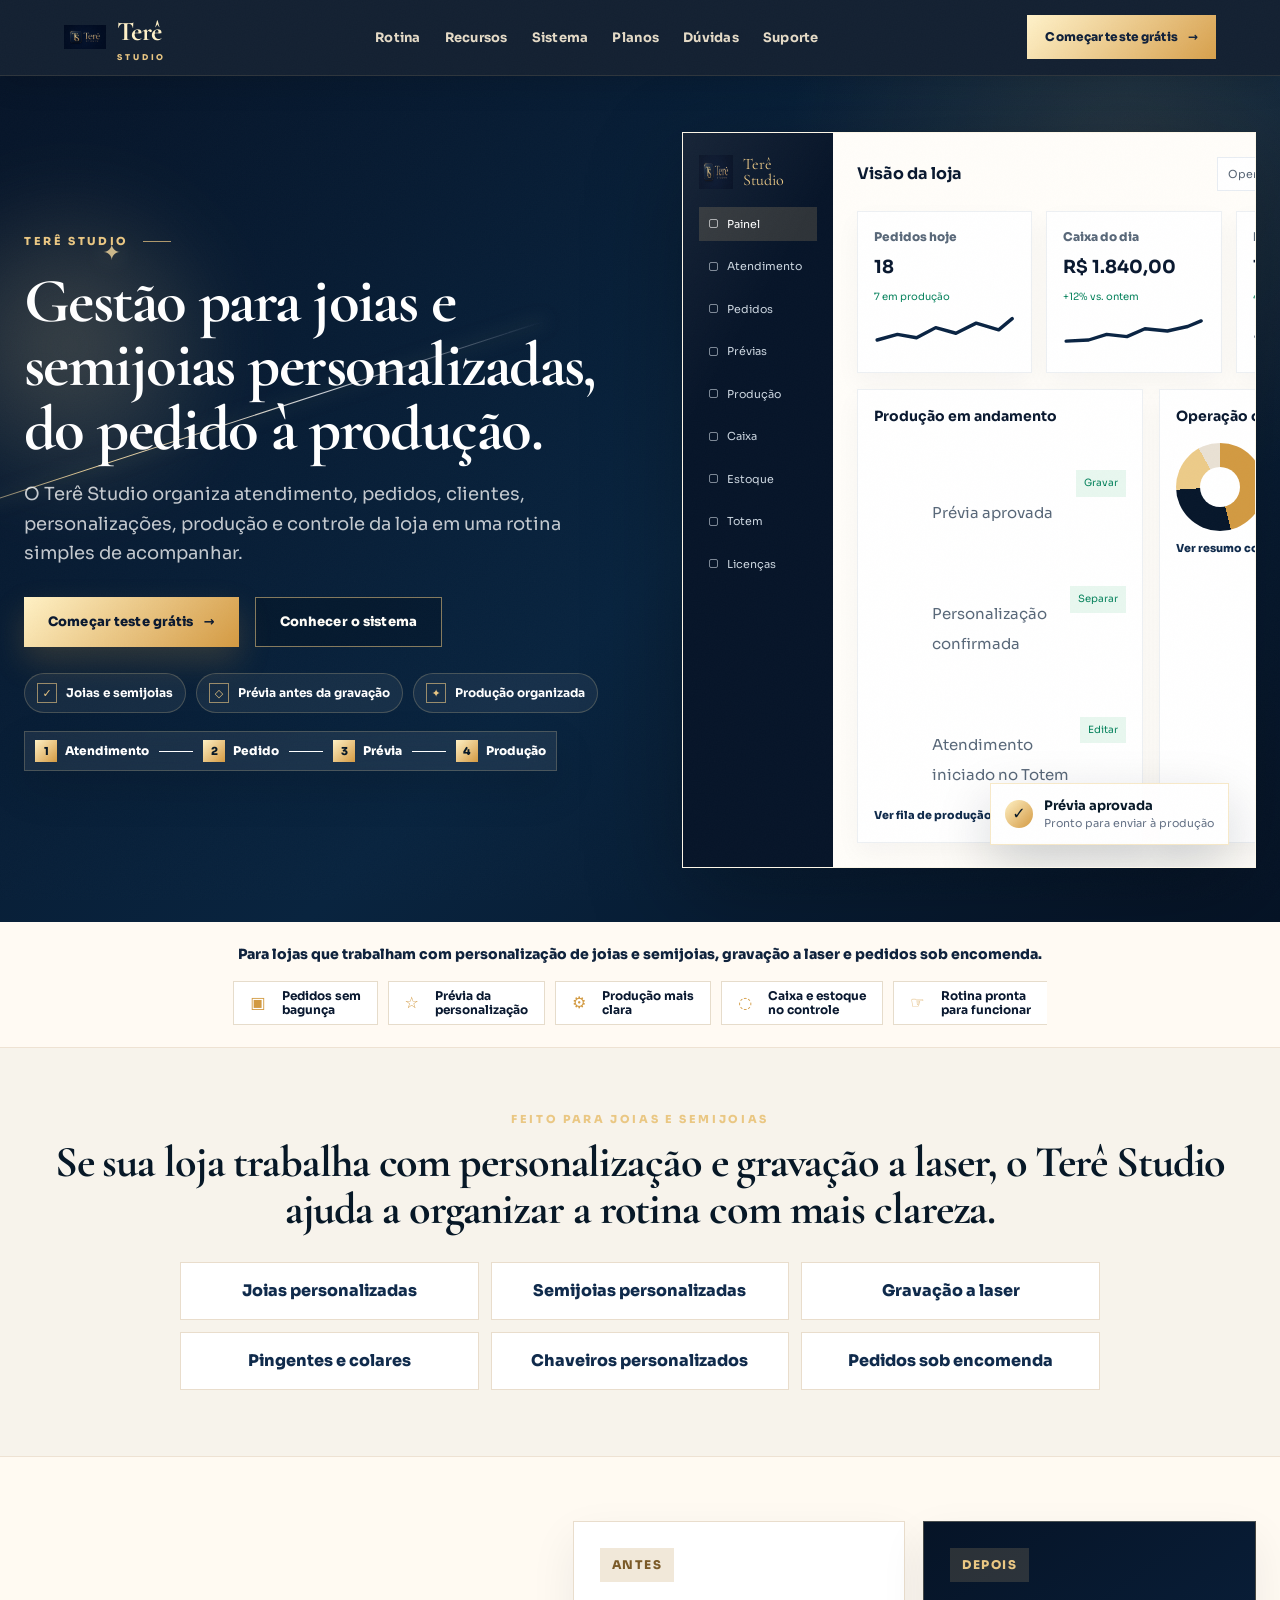
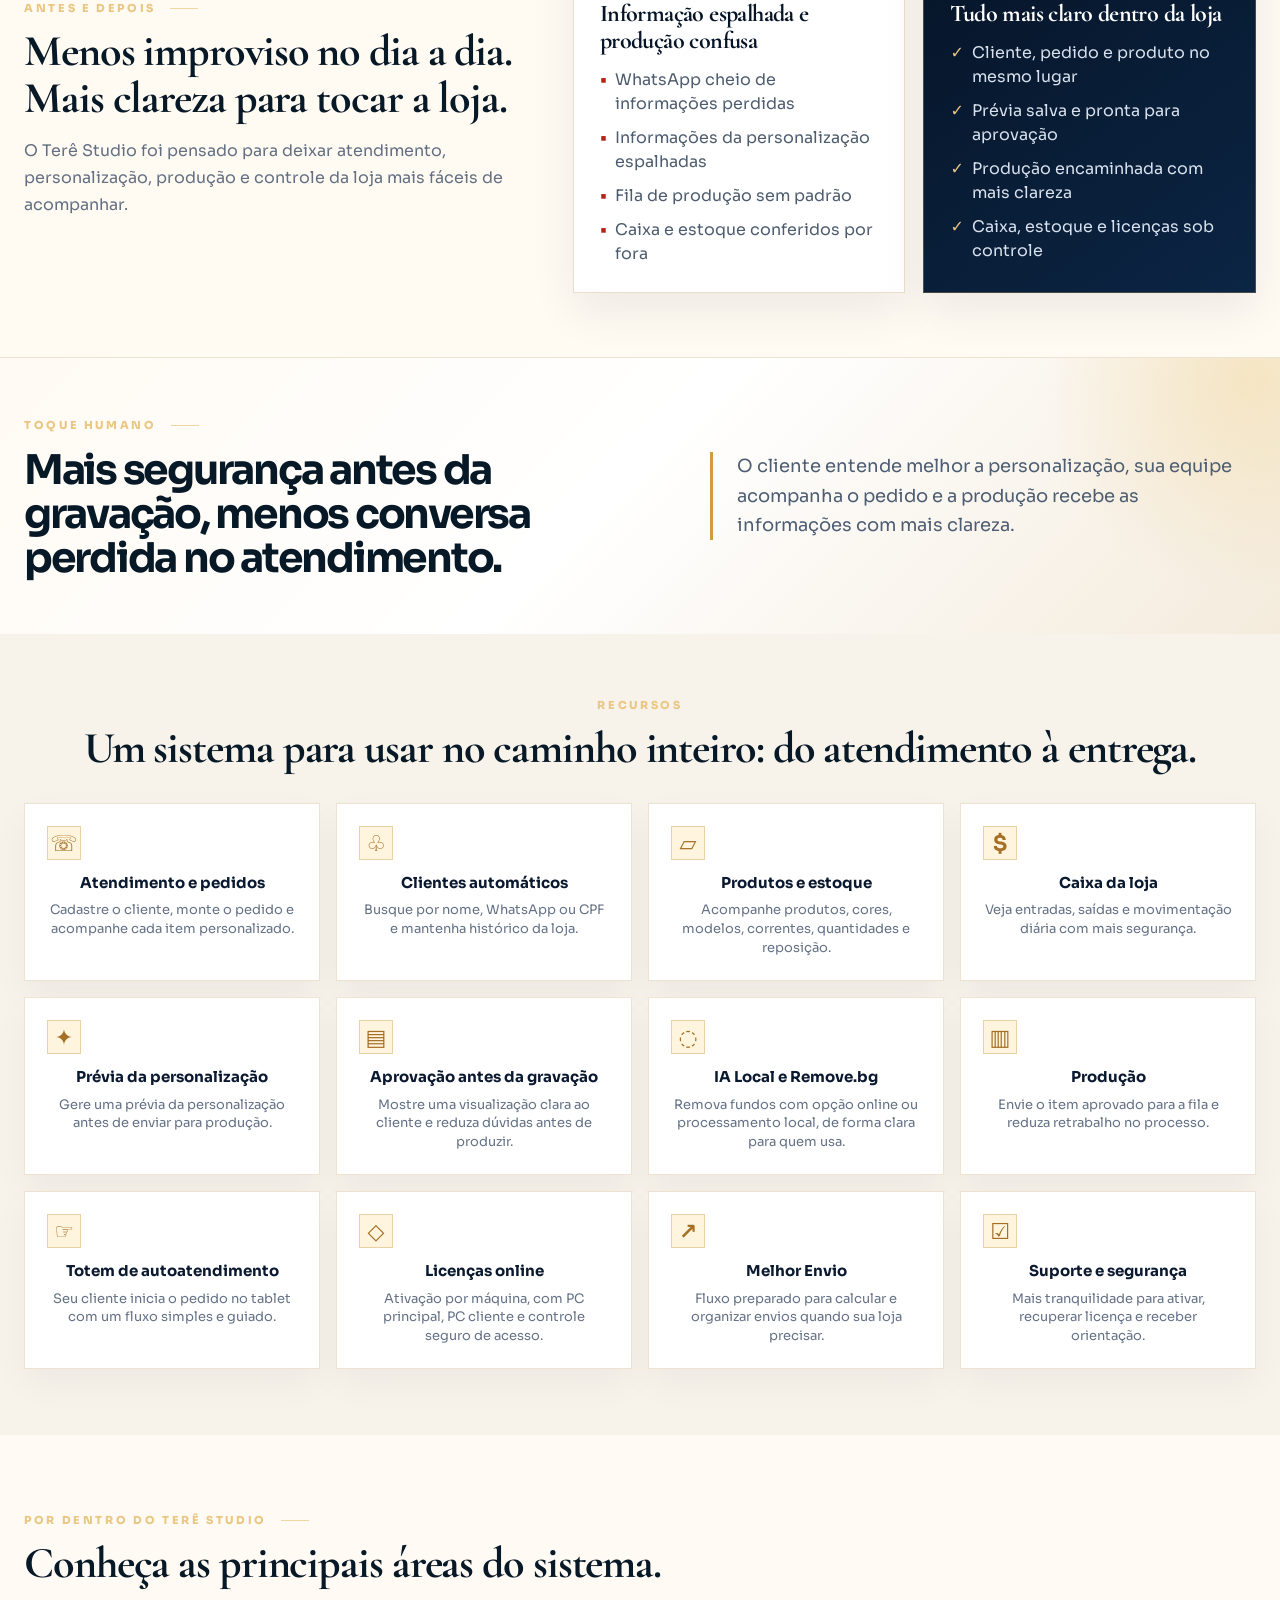
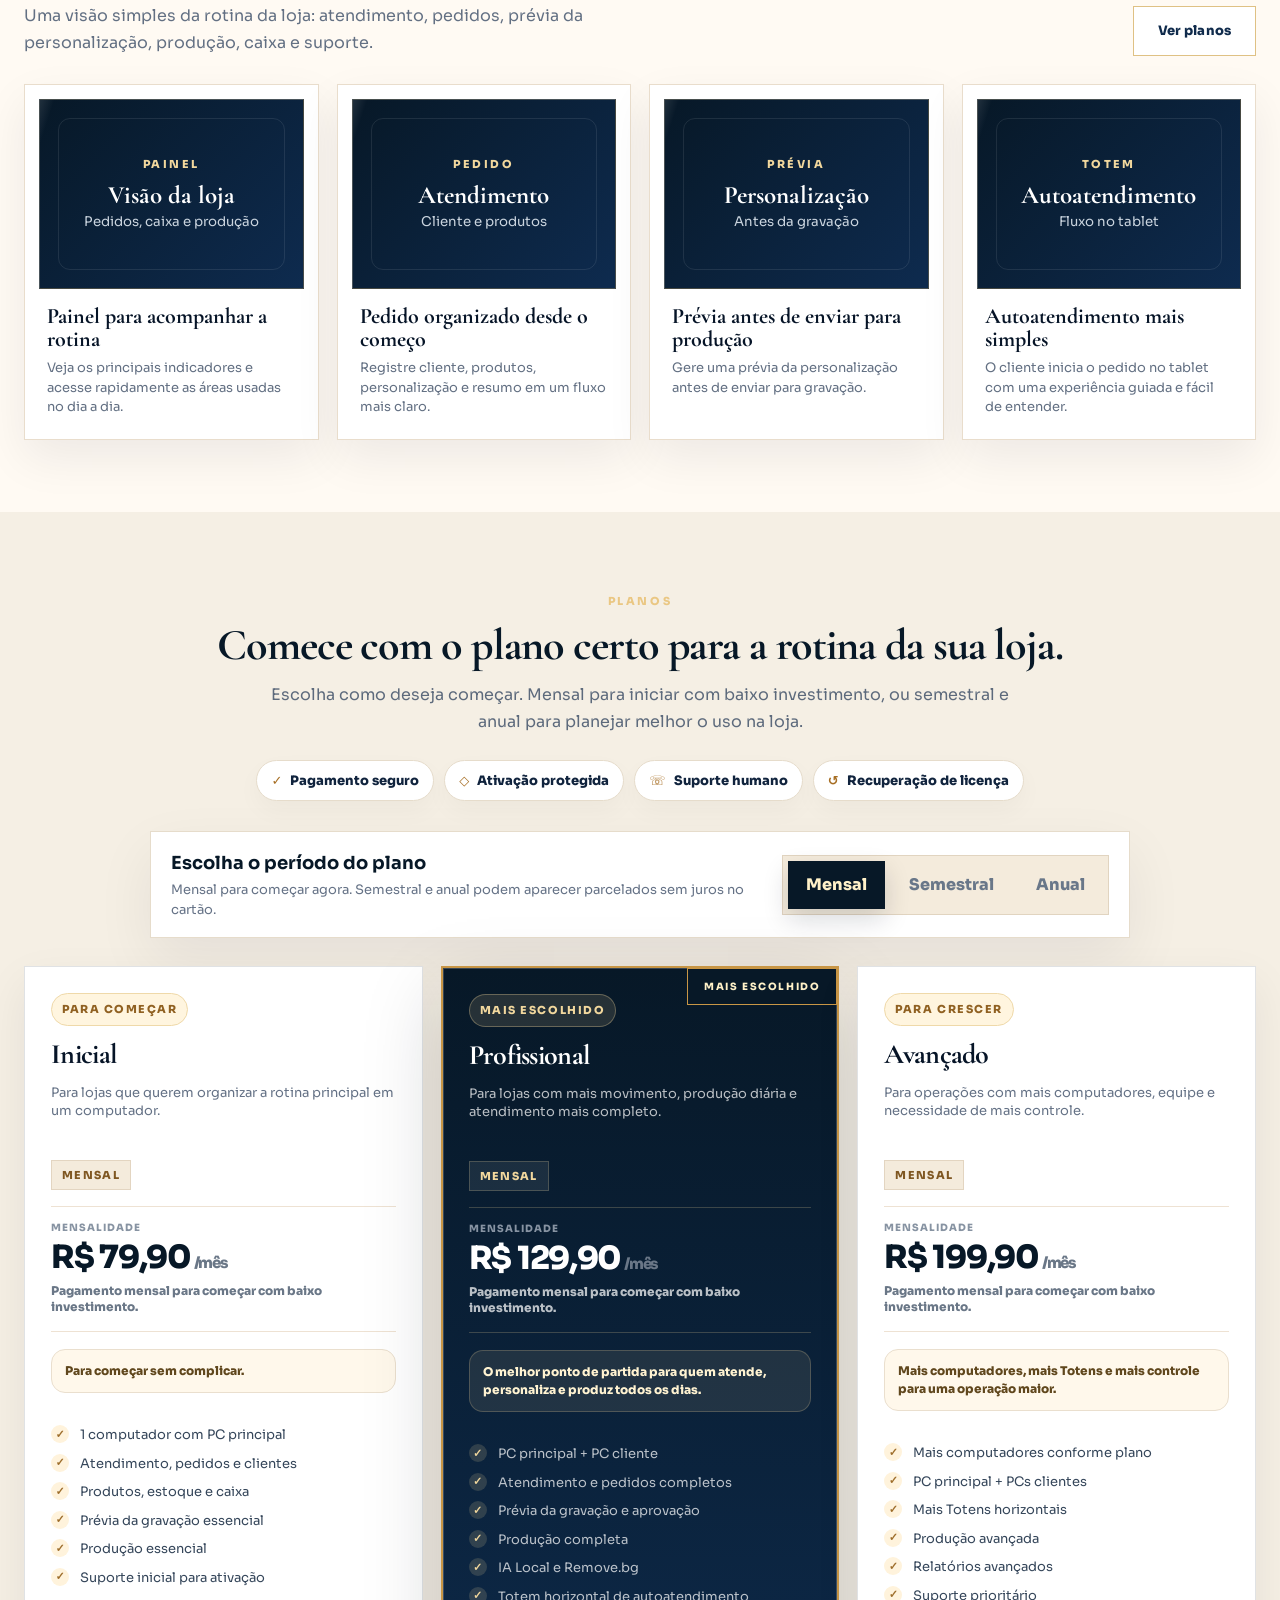
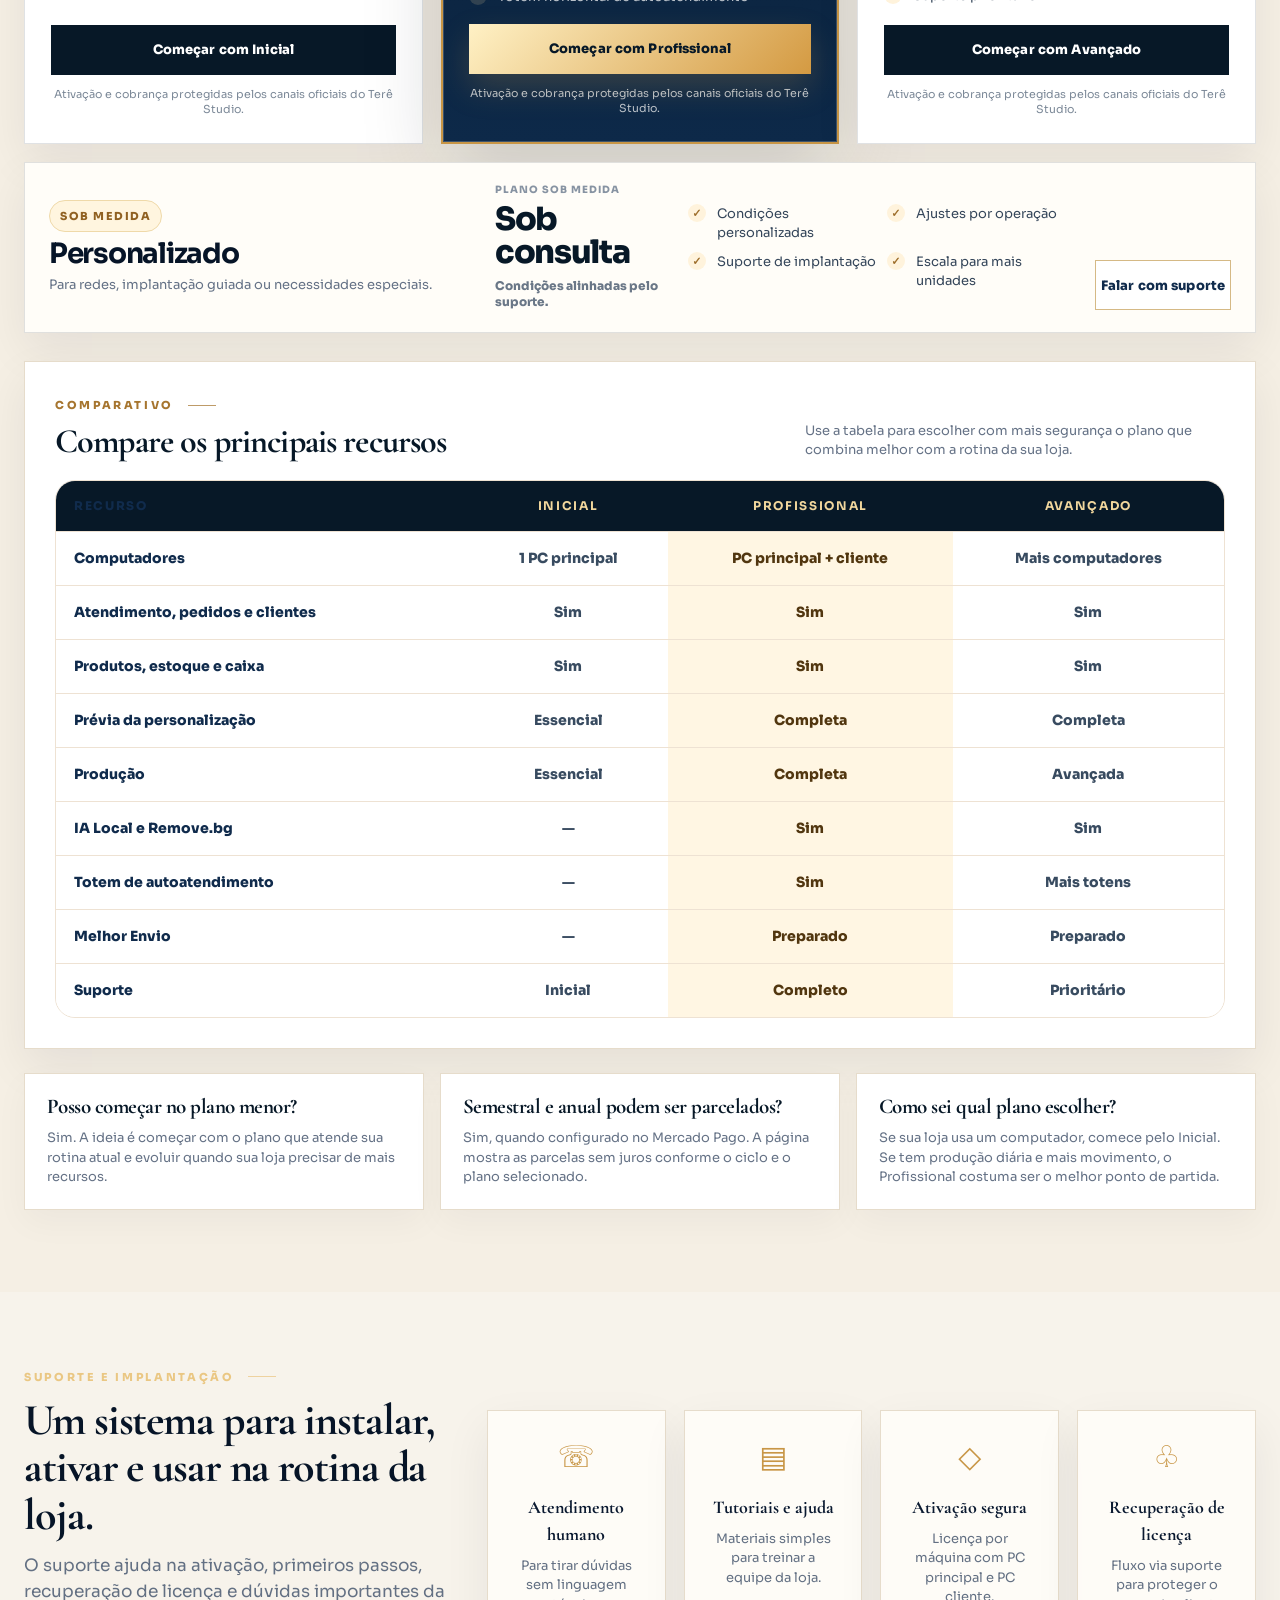
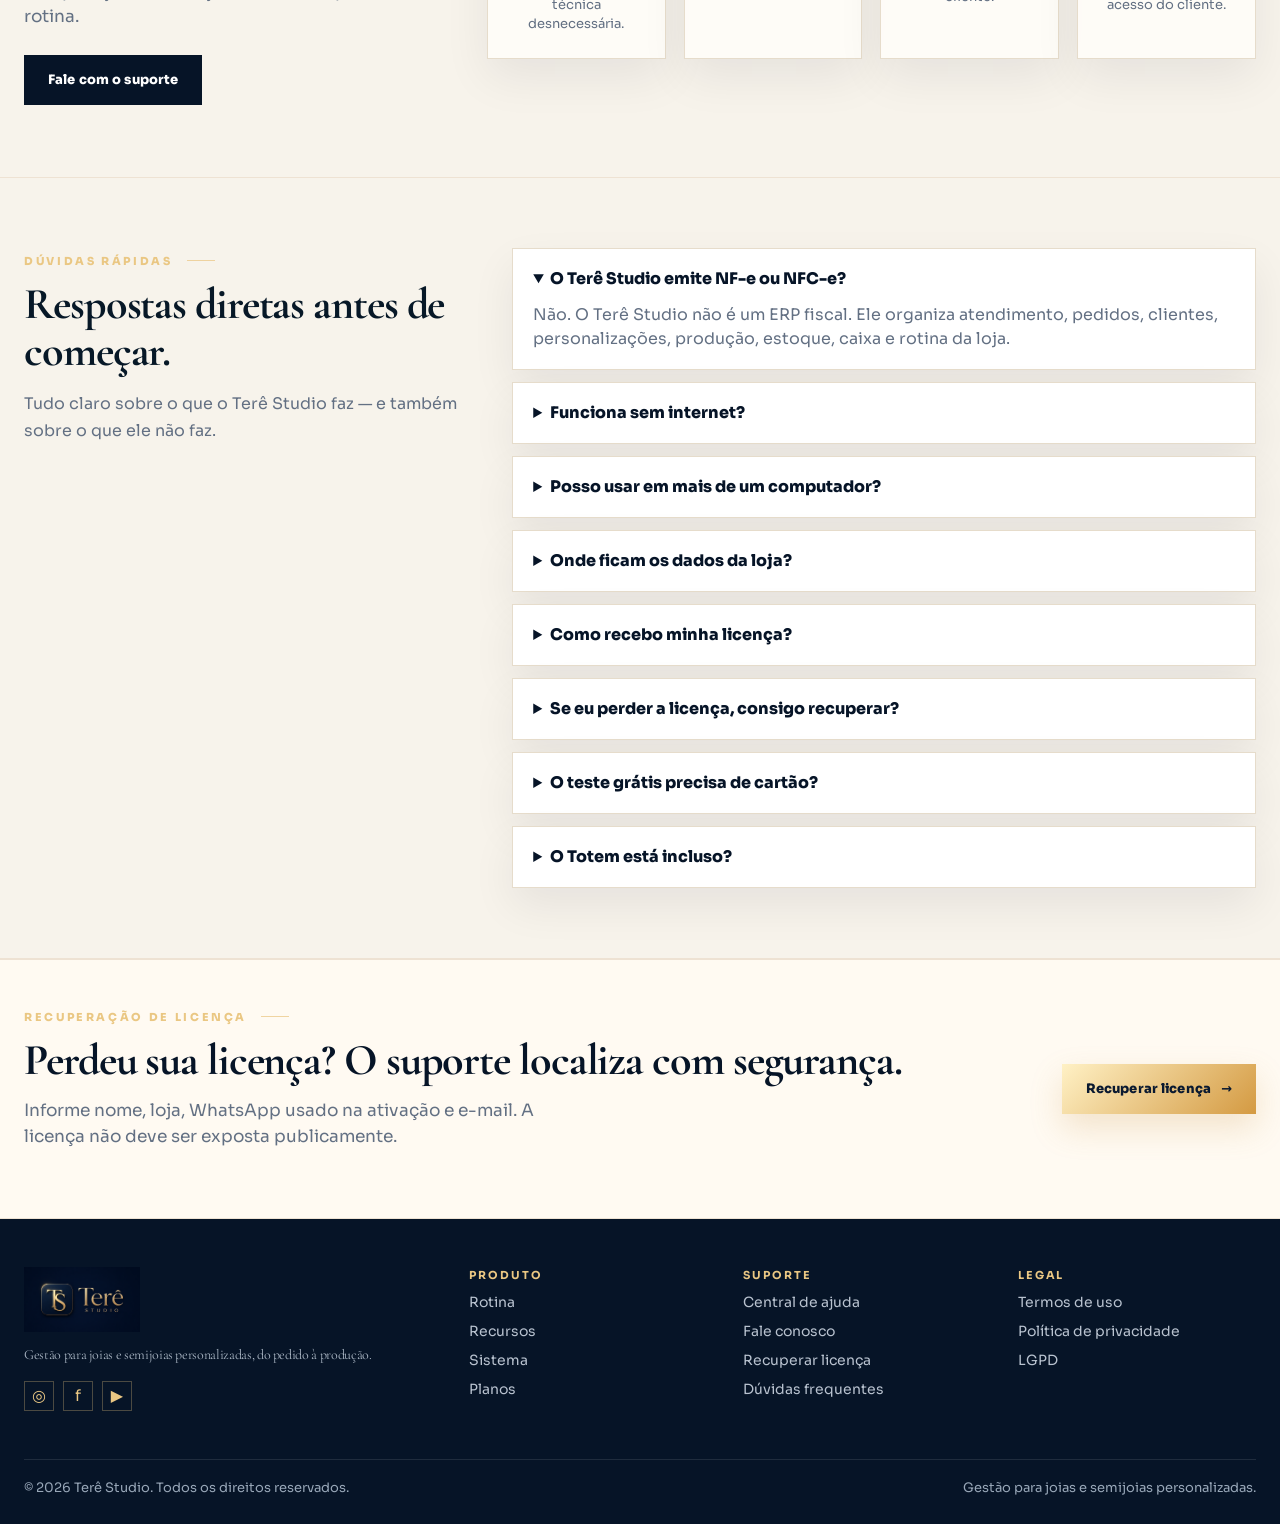
==== commit a369e60e: "a" ====
--- a/index.html
+++ b/index.html
@@ -12,7 +12,7 @@
   <meta name="theme-color" content="#061427" />
   <link rel="preconnect" href="https://fonts.googleapis.com">
   <link rel="preconnect" href="https://fonts.gstatic.com" crossorigin>
-  <link href="https://fonts.googleapis.com/css2?family=Inter:wght@400;500;600;700;800;900&family=Playfair+Display:ital,wght@0,600;0,700;0,800;1,600;1,700&display=swap" rel="stylesheet">
+  <link href="https://fonts.googleapis.com/css2?family=Cormorant+Garamond:wght@600;700;800&family=Sora:wght@400;500;600;700;800&display=swap" rel="stylesheet">
   <link rel="stylesheet" href="assets/css/styles.css" />
 </head>
 <body>
--- a/assets/css/styles.css
+++ b/assets/css/styles.css
@@ -15,24 +15,24 @@
   --ok:#07835d;
   --danger:#b42318;
   --shadow:0 28px 90px rgba(6,20,39,.18);
-  --radius:24px;
+  --radius:0px;
 }
 *{box-sizing:border-box}
 html{scroll-behavior:smooth;overflow-x:hidden}
-body{margin:0;overflow-x:hidden;background:var(--paper);color:var(--ink);font-family:Inter,system-ui,-apple-system,BlinkMacSystemFont,"Segoe UI",sans-serif;line-height:1.5;-webkit-font-smoothing:antialiased;text-rendering:optimizeLegibility}
+body{margin:0;overflow-x:hidden;background:var(--paper);color:var(--ink);font-family:Sora,system-ui,-apple-system,BlinkMacSystemFont,"Segoe UI",sans-serif;line-height:1.5;-webkit-font-smoothing:antialiased;text-rendering:optimizeLegibility}
 a{color:inherit;text-decoration:none}
 img{max-width:100%;display:block}
 button,input{font:inherit}.section-shell{width:min(1240px,calc(100% - 48px));margin-inline:auto}.site-header{position:sticky;top:0;z-index:30;display:grid;grid-template-columns:auto 1fr auto;align-items:center;gap:28px;padding:16px clamp(22px,5vw,72px);background:rgba(6,20,39,.92);border-bottom:1px solid rgba(234,199,131,.12);backdrop-filter:blur(22px)}
-.brand{display:flex;align-items:center;gap:11px;color:var(--gold-3);font-family:"Playfair Display",Georgia,serif;font-weight:800;font-size:25px;letter-spacing:.01em}.brand img{width:52px;height:52px;object-fit:contain}.brand small{display:block;color:var(--gold-2);font-family:Inter,sans-serif;font-size:9px;text-transform:uppercase;letter-spacing:.42em;margin-top:-5px}.nav{display:flex;justify-content:center;align-items:center;gap:clamp(16px,2.6vw,34px);color:#f6ead3;font-family:"Playfair Display",Georgia,serif;font-size:15px}.nav a{opacity:.92;transition:.18s ease}.nav a:hover{color:var(--gold-2);opacity:1}.header-cta{justify-self:end;display:inline-flex;align-items:center;gap:10px;min-height:46px;padding:0 24px;border-radius:10px;background:linear-gradient(135deg,#fff2ca,#d7a04c);color:#11213a;font-weight:900;font-size:14px;box-shadow:0 14px 34px rgba(216,160,76,.28)}.menu-toggle{display:none;background:transparent;border:1px solid rgba(234,199,131,.24);color:white;border-radius:10px;width:44px;height:40px}
-.hero{background:radial-gradient(circle at 82% 10%,rgba(210,157,72,.14),transparent 26%),radial-gradient(circle at 10% 20%,rgba(27,75,122,.34),transparent 34%),linear-gradient(130deg,#051224 0%,#071a31 55%,#09213d 100%);color:white;position:relative;overflow:hidden}.hero:before{content:"";position:absolute;inset:0;background:linear-gradient(115deg,rgba(255,255,255,.035) 0 1px,transparent 1px 18px);opacity:.36;pointer-events:none}.hero-grid{position:relative;z-index:1;display:grid;grid-template-columns:minmax(0,.9fr) minmax(500px,1.1fr);gap:58px;align-items:center;min-height:690px;padding:64px 0 48px}.eyebrow{display:inline-flex;align-items:center;gap:14px;color:var(--gold-2);font-size:12px;font-weight:900;letter-spacing:.28em;text-transform:uppercase}.eyebrow:after{content:"";width:38px;height:1px;background:currentColor;opacity:.72}.hero h1,.section-title h2,.plans-head h2,.testimonial-copy h2,.recovery-grid h2,.success-card h1,.print-list-card h2{font-family:"Playfair Display",Georgia,serif;letter-spacing:-.045em}.hero h1{margin:24px 0 20px;font-size:clamp(44px,6vw,76px);line-height:.96;color:#fffdf8;max-width:650px}.hero p{font-size:20px;max-width:560px;color:rgba(255,253,250,.82);margin:0}.hero-actions{display:flex;gap:16px;flex-wrap:wrap;margin-top:34px}.btn{border:0;display:inline-flex;align-items:center;justify-content:center;gap:10px;min-height:52px;padding:0 24px;border-radius:10px;font-weight:900;cursor:pointer;transition:.18s ease;white-space:nowrap}.btn:hover{transform:translateY(-1px)}.btn-gold,.btn-primary{background:linear-gradient(135deg,#fff1c5,#d49a42);color:#0a1930;box-shadow:0 20px 45px rgba(211,154,66,.25)}.btn-outline,.btn-secondary{border:1px solid rgba(234,199,131,.56);background:rgba(3,14,26,.32);color:#fffdf8}.success-card .btn-secondary{background:#fff;color:#102b4c;border:1px solid #d5b985}.btn-outline.dark{color:#102b4c;background:#fff;border-color:#dfc184}.btn-navy{background:var(--navy);color:white}.btn.full{width:100%}.hero-trust{display:grid;grid-template-columns:repeat(3,minmax(0,1fr));gap:18px;margin-top:30px;max-width:680px}.hero-trust span{display:grid;grid-template-columns:26px 1fr;column-gap:9px;align-items:start;color:#fff}.hero-trust b{grid-row:1/3;display:grid;place-items:center;width:24px;height:24px;border-radius:50%;border:1px solid rgba(234,199,131,.62);color:var(--gold-2);font-size:13px}.hero-trust strong{font-size:13px}.hero-trust small{color:rgba(255,255,255,.58);font-size:12px}
-.dashboard-card{display:grid;grid-template-columns:150px 1fr;background:#fffdf9;border:1px solid rgba(255,255,255,.3);border-radius:16px;box-shadow:0 32px 90px rgba(0,0,0,.34),0 0 0 1px rgba(234,199,131,.10);min-height:430px;overflow:hidden;transform:perspective(1200px) rotateY(-2deg);transform-origin:left center}.dash-sidebar{background:#08172b;color:#c9d3df;padding:22px 16px;display:grid;gap:8px;align-content:start}.dash-logo{display:flex;align-items:center;gap:10px;margin-bottom:10px;color:var(--gold-2);font-family:"Playfair Display",Georgia,serif;line-height:1}.dash-logo img{width:34px;height:34px}.dash-sidebar a{display:flex;align-items:center;gap:9px;border-radius:10px;padding:10px 12px;font-size:12px;color:#cbd5df}.dash-sidebar a:before{content:"";width:7px;height:7px;border:1px solid currentColor;border-radius:2px;opacity:.6}.dash-sidebar a.active{background:rgba(234,199,131,.17);color:#fff}.dash-main{padding:28px;background:#fffdf9;color:#0a1930}.dash-top{display:flex;justify-content:space-between;align-items:center;margin-bottom:20px}.dash-top strong{font-size:18px}.dash-top div{display:flex;gap:9px;align-items:center}.dash-top span,.dash-top button{border:1px solid #e8edf3;border-radius:8px;padding:8px 10px;background:#fff;font-size:11px;color:#586575}.dash-top button{background:#07172b;color:white}.kpi-grid{display:grid;grid-template-columns:repeat(3,1fr);gap:14px}.kpi-grid article{border:1px solid #e7ebef;border-radius:12px;padding:16px;background:#fff}.kpi-grid small{display:block;color:#596879;font-weight:800;font-size:12px}.kpi-grid b{display:block;font-size:18px;margin:8px 0 2px}.kpi-grid span{font-size:10px;color:#07835d}.kpi-grid svg{width:100%;height:36px;margin-top:6px}.kpi-grid polyline{fill:none;stroke:#0a2443;stroke-width:3;stroke-linecap:round;stroke-linejoin:round}.dash-bottom{display:grid;grid-template-columns:1.25fr 1fr;gap:16px;margin-top:16px}.dash-bottom article{border:1px solid #e7ebef;border-radius:12px;padding:16px;background:#fff}.dash-bottom h3{margin:0 0 12px;font-size:14px}.agenda-card p{display:grid;grid-template-columns:48px 1fr auto;align-items:center;gap:10px;margin:0 0 12px;font-size:12px}.agenda-card small{color:#596879}.agenda-card em{font-style:normal;color:#07835d;background:#e8f7ef;border-radius:999px;padding:5px 8px;font-size:10px}.dash-bottom a{font-size:11px;font-weight:800;color:#102b4c}.donut-wrap{display:grid;grid-template-columns:92px 1fr;gap:16px;align-items:center}.donut{width:88px;height:88px;border-radius:50%;background:conic-gradient(#d29a42 0 46%,#07172b 46% 74%,#eccb89 74% 92%,#e9e1d4 92% 100%);position:relative}.donut:after{content:"";position:absolute;inset:24px;border-radius:50%;background:#fff}.finance-card ul{list-style:none;padding:0;margin:0;display:grid;gap:8px;font-size:12px}.finance-card li{display:flex;align-items:center;gap:8px}.finance-card i{width:8px;height:8px;border-radius:50%;background:#d29a42}.finance-card li:nth-child(2) i{background:#07172b}.finance-card li:nth-child(3) i{background:#eccb89}.finance-card li:nth-child(4) i{background:#e9e1d4}.finance-card b{margin-left:auto}
-.trust-strip{background:linear-gradient(180deg,#fffbf4,#f7f0e5);border-bottom:1px solid #eee2d3}.trust-strip .section-shell{padding:25px 0 32px}.trust-strip p{text-align:center;margin:0 0 24px;color:#1a2940;font-family:"Playfair Display",Georgia,serif;font-size:20px}.trust-icons{display:grid;grid-template-columns:repeat(5,1fr);gap:0}.trust-icons span{display:flex;align-items:center;justify-content:center;gap:16px;min-height:58px;border-right:1px solid #eadfce;color:#d29a42;font-size:27px}.trust-icons span:last-child{border-right:0}.trust-icons strong{font-size:15px;color:#0a1930;line-height:1.25}
+.brand{display:flex;align-items:center;gap:11px;color:var(--gold-3);font-family:"Cormorant Garamond", Georgia, serif;font-weight:800;font-size:25px;letter-spacing:.01em}.brand img{width:52px;height:52px;object-fit:contain}.brand small{display:block;color:var(--gold-2);font-family:Sora,sans-serif;font-size:9px;text-transform:uppercase;letter-spacing:.42em;margin-top:-5px}.nav{display:flex;justify-content:center;align-items:center;gap:clamp(16px,2.6vw,34px);color:#f6ead3;font-family:"Cormorant Garamond", Georgia, serif;font-size:15px}.nav a{opacity:.92;transition:.18s ease}.nav a:hover{color:var(--gold-2);opacity:1}.header-cta{justify-self:end;display:inline-flex;align-items:center;gap:10px;min-height:46px;padding:0 24px;border-radius:10px;background:linear-gradient(135deg,#fff2ca,#d7a04c);color:#11213a;font-weight:900;font-size:14px;box-shadow:0 14px 34px rgba(216,160,76,.28)}.menu-toggle{display:none;background:transparent;border:1px solid rgba(234,199,131,.24);color:white;border-radius:10px;width:44px;height:40px}
+.hero{background:radial-gradient(circle at 82% 10%,rgba(210,157,72,.14),transparent 26%),radial-gradient(circle at 10% 20%,rgba(27,75,122,.34),transparent 34%),linear-gradient(130deg,#051224 0%,#071a31 55%,#09213d 100%);color:white;position:relative;overflow:hidden}.hero:before{content:"";position:absolute;inset:0;background:linear-gradient(115deg,rgba(255,255,255,.035) 0 1px,transparent 1px 18px);opacity:.36;pointer-events:none}.hero-grid{position:relative;z-index:1;display:grid;grid-template-columns:minmax(0,.9fr) minmax(500px,1.1fr);gap:58px;align-items:center;min-height:690px;padding:64px 0 48px}.eyebrow{display:inline-flex;align-items:center;gap:14px;color:var(--gold-2);font-size:12px;font-weight:900;letter-spacing:.28em;text-transform:uppercase}.eyebrow:after{content:"";width:38px;height:1px;background:currentColor;opacity:.72}.hero h1,.section-title h2,.plans-head h2,.testimonial-copy h2,.recovery-grid h2,.success-card h1,.print-list-card h2{font-family:"Cormorant Garamond", Georgia, serif;letter-spacing:-.045em}.hero h1{margin:24px 0 20px;font-size:clamp(44px,6vw,76px);line-height:.96;color:#fffdf8;max-width:650px}.hero p{font-size:20px;max-width:560px;color:rgba(255,253,250,.82);margin:0}.hero-actions{display:flex;gap:16px;flex-wrap:wrap;margin-top:34px}.btn{border:0;display:inline-flex;align-items:center;justify-content:center;gap:10px;min-height:52px;padding:0 24px;border-radius:10px;font-weight:900;cursor:pointer;transition:.18s ease;white-space:nowrap}.btn:hover{transform:translateY(-1px)}.btn-gold,.btn-primary{background:linear-gradient(135deg,#fff1c5,#d49a42);color:#0a1930;box-shadow:0 20px 45px rgba(211,154,66,.25)}.btn-outline,.btn-secondary{border:1px solid rgba(234,199,131,.56);background:rgba(3,14,26,.32);color:#fffdf8}.success-card .btn-secondary{background:#fff;color:#102b4c;border:1px solid #d5b985}.btn-outline.dark{color:#102b4c;background:#fff;border-color:#dfc184}.btn-navy{background:var(--navy);color:white}.btn.full{width:100%}.hero-trust{display:grid;grid-template-columns:repeat(3,minmax(0,1fr));gap:18px;margin-top:30px;max-width:680px}.hero-trust span{display:grid;grid-template-columns:26px 1fr;column-gap:9px;align-items:start;color:#fff}.hero-trust b{grid-row:1/3;display:grid;place-items:center;width:24px;height:24px;border-radius:50%;border:1px solid rgba(234,199,131,.62);color:var(--gold-2);font-size:13px}.hero-trust strong{font-size:13px}.hero-trust small{color:rgba(255,255,255,.58);font-size:12px}
+.dashboard-card{display:grid;grid-template-columns:150px 1fr;background:#fffdf9;border:1px solid rgba(255,255,255,.3);border-radius:16px;box-shadow:0 32px 90px rgba(0,0,0,.34),0 0 0 1px rgba(234,199,131,.10);min-height:430px;overflow:hidden;transform:perspective(1200px) rotateY(-2deg);transform-origin:left center}.dash-sidebar{background:#08172b;color:#c9d3df;padding:22px 16px;display:grid;gap:8px;align-content:start}.dash-logo{display:flex;align-items:center;gap:10px;margin-bottom:10px;color:var(--gold-2);font-family:"Cormorant Garamond", Georgia, serif;line-height:1}.dash-logo img{width:34px;height:34px}.dash-sidebar a{display:flex;align-items:center;gap:9px;border-radius:10px;padding:10px 12px;font-size:12px;color:#cbd5df}.dash-sidebar a:before{content:"";width:7px;height:7px;border:1px solid currentColor;border-radius:2px;opacity:.6}.dash-sidebar a.active{background:rgba(234,199,131,.17);color:#fff}.dash-main{padding:28px;background:#fffdf9;color:#0a1930}.dash-top{display:flex;justify-content:space-between;align-items:center;margin-bottom:20px}.dash-top strong{font-size:18px}.dash-top div{display:flex;gap:9px;align-items:center}.dash-top span,.dash-top button{border:1px solid #e8edf3;border-radius:8px;padding:8px 10px;background:#fff;font-size:11px;color:#586575}.dash-top button{background:#07172b;color:white}.kpi-grid{display:grid;grid-template-columns:repeat(3,1fr);gap:14px}.kpi-grid article{border:1px solid #e7ebef;border-radius:12px;padding:16px;background:#fff}.kpi-grid small{display:block;color:#596879;font-weight:800;font-size:12px}.kpi-grid b{display:block;font-size:18px;margin:8px 0 2px}.kpi-grid span{font-size:10px;color:#07835d}.kpi-grid svg{width:100%;height:36px;margin-top:6px}.kpi-grid polyline{fill:none;stroke:#0a2443;stroke-width:3;stroke-linecap:round;stroke-linejoin:round}.dash-bottom{display:grid;grid-template-columns:1.25fr 1fr;gap:16px;margin-top:16px}.dash-bottom article{border:1px solid #e7ebef;border-radius:12px;padding:16px;background:#fff}.dash-bottom h3{margin:0 0 12px;font-size:14px}.agenda-card p{display:grid;grid-template-columns:48px 1fr auto;align-items:center;gap:10px;margin:0 0 12px;font-size:12px}.agenda-card small{color:#596879}.agenda-card em{font-style:normal;color:#07835d;background:#e8f7ef;border-radius:999px;padding:5px 8px;font-size:10px}.dash-bottom a{font-size:11px;font-weight:800;color:#102b4c}.donut-wrap{display:grid;grid-template-columns:92px 1fr;gap:16px;align-items:center}.donut{width:88px;height:88px;border-radius:50%;background:conic-gradient(#d29a42 0 46%,#07172b 46% 74%,#eccb89 74% 92%,#e9e1d4 92% 100%);position:relative}.donut:after{content:"";position:absolute;inset:24px;border-radius:50%;background:#fff}.finance-card ul{list-style:none;padding:0;margin:0;display:grid;gap:8px;font-size:12px}.finance-card li{display:flex;align-items:center;gap:8px}.finance-card i{width:8px;height:8px;border-radius:50%;background:#d29a42}.finance-card li:nth-child(2) i{background:#07172b}.finance-card li:nth-child(3) i{background:#eccb89}.finance-card li:nth-child(4) i{background:#e9e1d4}.finance-card b{margin-left:auto}
+.trust-strip{background:linear-gradient(180deg,#fffbf4,#f7f0e5);border-bottom:1px solid #eee2d3}.trust-strip .section-shell{padding:25px 0 32px}.trust-strip p{text-align:center;margin:0 0 24px;color:#1a2940;font-family:"Cormorant Garamond", Georgia, serif;font-size:20px}.trust-icons{display:grid;grid-template-columns:repeat(5,1fr);gap:0}.trust-icons span{display:flex;align-items:center;justify-content:center;gap:16px;min-height:58px;border-right:1px solid #eadfce;color:#d29a42;font-size:27px}.trust-icons span:last-child{border-right:0}.trust-icons strong{font-size:15px;color:#0a1930;line-height:1.25}
 .who-section,.modules-section{padding:64px 0 76px}.section-title.center{text-align:center}.section-title.center .eyebrow{justify-content:center}.section-title.center .eyebrow:after{display:none}.section-title h2,.plans-head h2,.testimonial-copy h2,.recovery-grid h2,.print-list-card h2{font-size:clamp(32px,4.4vw,48px);line-height:1.05;margin:9px 0 0;color:#061427}.section-title p{font-size:17px;color:#637083;max-width:620px;margin:14px 0 0}.section-title.center p{margin-inline:auto}.who-grid{display:grid;grid-template-columns:repeat(6,1fr);gap:12px;margin-top:30px}.who-grid article{border:1px solid var(--line);background:#fffdf9;border-radius:999px;padding:14px 16px;text-align:center;font-weight:900;color:#102b4c;box-shadow:0 10px 25px rgba(6,20,39,.04)}
-.before-after{background:#fffaf2;border-top:1px solid #eee2d3;border-bottom:1px solid #eee2d3}.before-after-grid{display:grid;grid-template-columns:.85fr 1.15fr;gap:44px;align-items:center;padding:70px 0}.compare-cards{display:grid;grid-template-columns:1fr 1fr;gap:18px}.compare-cards article{background:#fff;border:1px solid var(--line);border-radius:20px;padding:26px;box-shadow:0 18px 50px rgba(6,20,39,.06)}.compare-cards span{display:inline-flex;border-radius:999px;padding:8px 12px;background:#f1e8d9;color:#7b5a28;font-weight:900;font-size:12px;text-transform:uppercase;letter-spacing:.12em}.compare-cards h3{font-family:"Playfair Display",Georgia,serif;font-size:26px;line-height:1.05;color:#061427;margin:18px 0 14px}.compare-cards ul{list-style:none;margin:0;padding:0;display:grid;gap:10px;color:#4d5c6e}.compare-cards li{display:flex;gap:8px}.compare-cards li:before{content:"•";color:#b42318;font-weight:900}.after-card{background:linear-gradient(145deg,#061427,#0b2544)!important;color:white;border-color:rgba(234,199,131,.28)!important}.after-card h3{color:white}.after-card span{background:rgba(234,199,131,.16);color:var(--gold-2)}.after-card ul{color:#d8e1ed}.after-card li:before{content:"✓";color:var(--gold-2)}
-.premium-grid{display:grid;grid-template-columns:repeat(4,1fr);gap:18px;margin-top:30px}.module-grid article{background:rgba(255,253,249,.9);border:1px solid var(--line);border-radius:16px;padding:24px 18px;text-align:center;box-shadow:0 14px 38px rgba(6,20,39,.05)}.module-grid b{display:inline-grid;place-items:center;width:44px;height:44px;border:1px solid rgba(200,150,70,.38);border-radius:12px;color:var(--gold);font-size:22px;margin-bottom:14px}.module-grid h3{margin:0;color:#0a1930;font-size:15px}.module-grid p{font-size:13px;color:#637083;margin:10px 0 0}.inside-section{background:linear-gradient(180deg,#f8efe1,#fffaf2);padding:72px 0}.inside-head{display:grid;grid-template-columns:1fr auto;gap:24px;align-items:end;margin-bottom:28px}.screen-grid{display:grid;grid-template-columns:repeat(4,1fr);gap:18px}.screen-card{background:#fff;border:1px solid var(--line);border-radius:20px;padding:14px;box-shadow:0 16px 45px rgba(6,20,39,.07)}.screen-placeholder{min-height:190px;border-radius:16px;background:radial-gradient(circle at 75% 12%,rgba(234,199,131,.26),transparent 32%),linear-gradient(145deg,#071427,#0d2b4f);color:white;display:grid;place-content:center;text-align:center;padding:22px;border:1px solid rgba(234,199,131,.28);position:relative;overflow:hidden}.screen-placeholder:before{content:"";position:absolute;inset:18px;border:1px solid rgba(255,255,255,.09);border-radius:12px}.screen-placeholder span{color:var(--gold-2);font-size:11px;font-weight:900;letter-spacing:.22em;text-transform:uppercase}.screen-placeholder strong{font-family:"Playfair Display",Georgia,serif;font-size:25px;line-height:1.05;margin:9px 0 4px}.screen-placeholder small{color:#cbd5df}.screen-card h3{font-family:"Playfair Display",Georgia,serif;font-size:22px;line-height:1.05;margin:16px 8px 7px;color:#061427}.screen-card p{font-size:13px;color:#637083;margin:0 8px 8px}
-.plans-band{background:linear-gradient(145deg,#061427,#08203b 65%,#07172c);color:white;padding:58px 0 64px}.plans-head{display:flex;align-items:end;justify-content:space-between;gap:22px;margin-bottom:22px}.plans-head h2{color:white}.plans-head .eyebrow{font-size:11px}.cycle-preview{display:flex;align-items:center;gap:8px;background:rgba(255,255,255,.08);border:1px solid rgba(234,199,131,.22);padding:7px;border-radius:999px}.cycle-preview span{padding:8px 18px;border-radius:999px;color:#cdd7e4;font-weight:800;font-size:13px}.cycle-preview span:first-child{background:linear-gradient(135deg,#fff1c5,#d49a42);color:#061427}.plans-layout{display:grid;grid-template-columns:1fr 260px;gap:22px}.plans-grid{display:grid;grid-template-columns:repeat(4,1fr);gap:18px}.plan-card{position:relative;background:#fffdf9;color:#071827;border:1px solid rgba(234,199,131,.28);border-radius:18px;padding:26px;display:flex;flex-direction:column;min-height:520px;box-shadow:0 20px 60px rgba(0,0,0,.12)}.plan-card.featured{transform:translateY(-8px);border-color:#eac783;box-shadow:0 26px 75px rgba(234,199,131,.18)}.plan-badge{position:absolute;top:16px;right:16px;background:#071827;color:#fff1c8;border-radius:999px;padding:7px 10px;font-size:10px;font-weight:900;text-transform:uppercase;letter-spacing:.16em}.plan-card h3{font-family:"Playfair Display",Georgia,serif;font-size:27px;line-height:1;margin:0 0 8px;color:#071827}.plan-card p{margin:0;color:#5d6979;font-size:13px}.plan-price{margin:17px 0 15px;color:#071827;font-weight:900;font-size:29px;line-height:1}.plan-price small{display:block;color:#7a8797;font-size:12px;font-weight:800;margin-bottom:7px}.plan-card ul{list-style:none;margin:18px 0 18px;padding:0;display:grid;gap:9px;font-size:13px;color:#35465a}.plan-card li{display:flex;gap:8px}.plan-card li:before{content:"✓";color:#a6752f;font-weight:900}.billing-cycle-list{display:grid;gap:8px;margin:auto 0 16px}.cycle-option{display:flex;justify-content:space-between;gap:8px;align-items:center;border:1px solid #eadfce;background:#fff;border-radius:11px;padding:10px 12px;color:#102b4c;cursor:pointer;transition:.16s ease}.cycle-option:hover,.cycle-option.cycle-featured{border-color:#d49a42;background:#fff6e5}.cycle-option span{font-weight:900}.cycle-option strong{font-size:12px;color:#a6752f;text-align:right}.plan-card .btn{margin-top:auto;min-height:45px;border-radius:9px}.plan-card:not(.featured) .btn-primary,.plan-card:not(.featured) .btn-gold{background:#fff;border:1px solid #d5b985;color:#102b4c;box-shadow:none}.plans-empty{grid-column:1/-1;background:rgba(255,255,255,.08);border:1px solid rgba(234,199,131,.24);border-radius:16px;padding:26px;color:#f6ead3}.plans-empty a{color:var(--gold-2);font-weight:900}.plan-assurance{background:rgba(255,255,255,.055);border:1px solid rgba(234,199,131,.36);border-radius:16px;padding:26px;color:#fff;align-self:stretch;display:grid;align-content:center}.plan-assurance .crown{width:52px;height:52px;border-radius:15px;display:grid;place-items:center;border:1px solid rgba(234,199,131,.35);color:var(--gold-2);font-size:28px;margin-bottom:20px}.plan-assurance ul{list-style:none;margin:0;padding:0;display:grid;gap:18px}.plan-assurance li{display:grid;grid-template-columns:24px 1fr;gap:11px;color:#f6ead3;font-weight:800}.plan-assurance li:before{content:"✓";display:grid;place-items:center;width:22px;height:22px;border-radius:50%;background:rgba(234,199,131,.16);color:var(--gold-2)}.assurance-link{display:inline-flex;justify-content:center;margin-top:28px;border:1px solid rgba(234,199,131,.35);border-radius:10px;padding:12px;color:var(--gold-2);font-weight:900}
-.checkout-section{padding:76px 0}.checkout-premium{display:grid;grid-template-columns:.8fr 1.2fr;background:linear-gradient(145deg,#061427,#0b2544);border:1px solid rgba(234,199,131,.28);border-radius:28px;overflow:hidden;box-shadow:var(--shadow)}.checkout-summary-card{padding:38px;color:white;background:radial-gradient(circle at 20% 10%,rgba(234,199,131,.16),transparent 36%)}.checkout-summary-card h2,.checkout-form h2{font-family:"Playfair Display",Georgia,serif;font-size:38px;line-height:1;margin:12px 0;color:white}.checkout-summary-card p{color:rgba(255,255,255,.7)}.checkout-total-box{margin:26px 0;padding:20px;border-radius:16px;background:rgba(255,255,255,.08);border:1px solid rgba(234,199,131,.24)}.checkout-total-box small{display:block;color:#aeb9c7}.checkout-total-box strong{display:block;font-size:33px;color:var(--gold-2);margin-top:4px}.checkout-total-box span{display:inline-block;margin-top:8px;color:white;font-weight:900}.checkout-feature-list{display:grid;gap:9px;margin-bottom:24px}.checkout-feature-list span{display:flex;gap:8px;color:#f6ead3;font-weight:700}.checkout-feature-list span:before{content:"✓";color:var(--gold-2)}.checkout-seal-row{display:flex;justify-content:space-between;align-items:center;border-top:1px solid rgba(255,255,255,.14);border-bottom:1px solid rgba(255,255,255,.14);padding:16px 0;color:white}.checkout-note{font-size:13px;margin-top:18px}.checkout-form{display:grid;gap:16px;margin:0;background:var(--white);padding:38px}.checkout-form h2{color:var(--navy)}.checkout-form-head p{color:#667085;margin:8px 0 6px}.form-grid.two{display:grid;grid-template-columns:repeat(2,1fr);gap:16px}.checkout-form label{display:grid;gap:8px;color:#34465a;font-size:13px;font-weight:900}.checkout-form input{height:52px;border:1px solid var(--line);border-radius:12px;background:#fff;padding:0 14px;color:#102b4c;outline:none}.checkout-form input:focus{border-color:#d49a42;box-shadow:0 0 0 4px rgba(212,154,66,.12)}.form-message{min-height:20px;margin:0;color:#667085;font-size:13px}
-.testimonial-band{display:grid;grid-template-columns:.55fr 1fr;gap:40px;align-items:center;padding:72px 0}.testimonial-copy p,.recovery-grid p{font-size:17px;color:#637083;margin:14px 0 25px;max-width:560px}.support-cards{display:grid;grid-template-columns:repeat(4,1fr);gap:18px}.support-cards article{background:rgba(255,253,249,.9);border:1px solid var(--line);border-radius:16px;padding:24px;text-align:center;min-height:190px}.support-cards b{color:var(--gold);font-size:30px}.support-cards h3{margin:14px 0 8px;font-family:"Playfair Display",Georgia,serif;font-size:18px;color:#0a1930}.support-cards p{margin:0;color:#637083;font-size:13px}.faq-section{background:#fffaf2;border-top:1px solid #eee2d3;border-bottom:1px solid #eee2d3;padding:70px 0}.faq-grid{display:grid;grid-template-columns:.75fr 1.25fr;gap:42px}.faq-list{display:grid;gap:12px}.faq-list details{background:#fff;border:1px solid var(--line);border-radius:16px;padding:18px 20px;box-shadow:0 12px 32px rgba(6,20,39,.04)}.faq-list summary{cursor:pointer;font-weight:900;color:#061427}.faq-list p{color:#637083;margin:12px 0 0}.license-recovery{background:#fffaf2;border-top:1px solid #eee2d3;border-bottom:1px solid #eee2d3}.recovery-grid{display:grid;grid-template-columns:1fr auto;align-items:center;gap:28px;padding:44px 0}.print-list-section{padding:62px 0}.print-list-card{background:linear-gradient(145deg,#061427,#0b2544);border:1px solid rgba(234,199,131,.28);border-radius:28px;padding:38px;color:white;box-shadow:var(--shadow)}.print-list-card h2{color:white}.print-list-card p{color:#cbd5df;max-width:820px}.print-list-card ol{display:grid;grid-template-columns:repeat(2,1fr);gap:10px 28px;margin:24px 0 0;padding-left:22px}.print-list-card li{color:#f6ead3;font-weight:700}
+.before-after{background:#fffaf2;border-top:1px solid #eee2d3;border-bottom:1px solid #eee2d3}.before-after-grid{display:grid;grid-template-columns:.85fr 1.15fr;gap:44px;align-items:center;padding:70px 0}.compare-cards{display:grid;grid-template-columns:1fr 1fr;gap:18px}.compare-cards article{background:#fff;border:1px solid var(--line);border-radius:20px;padding:26px;box-shadow:0 18px 50px rgba(6,20,39,.06)}.compare-cards span{display:inline-flex;border-radius:999px;padding:8px 12px;background:#f1e8d9;color:#7b5a28;font-weight:900;font-size:12px;text-transform:uppercase;letter-spacing:.12em}.compare-cards h3{font-family:"Cormorant Garamond", Georgia, serif;font-size:26px;line-height:1.05;color:#061427;margin:18px 0 14px}.compare-cards ul{list-style:none;margin:0;padding:0;display:grid;gap:10px;color:#4d5c6e}.compare-cards li{display:flex;gap:8px}.compare-cards li:before{content:"•";color:#b42318;font-weight:900}.after-card{background:linear-gradient(145deg,#061427,#0b2544)!important;color:white;border-color:rgba(234,199,131,.28)!important}.after-card h3{color:white}.after-card span{background:rgba(234,199,131,.16);color:var(--gold-2)}.after-card ul{color:#d8e1ed}.after-card li:before{content:"✓";color:var(--gold-2)}
+.premium-grid{display:grid;grid-template-columns:repeat(4,1fr);gap:18px;margin-top:30px}.module-grid article{background:rgba(255,253,249,.9);border:1px solid var(--line);border-radius:16px;padding:24px 18px;text-align:center;box-shadow:0 14px 38px rgba(6,20,39,.05)}.module-grid b{display:inline-grid;place-items:center;width:44px;height:44px;border:1px solid rgba(200,150,70,.38);border-radius:12px;color:var(--gold);font-size:22px;margin-bottom:14px}.module-grid h3{margin:0;color:#0a1930;font-size:15px}.module-grid p{font-size:13px;color:#637083;margin:10px 0 0}.inside-section{background:linear-gradient(180deg,#f8efe1,#fffaf2);padding:72px 0}.inside-head{display:grid;grid-template-columns:1fr auto;gap:24px;align-items:end;margin-bottom:28px}.screen-grid{display:grid;grid-template-columns:repeat(4,1fr);gap:18px}.screen-card{background:#fff;border:1px solid var(--line);border-radius:20px;padding:14px;box-shadow:0 16px 45px rgba(6,20,39,.07)}.screen-placeholder{min-height:190px;border-radius:16px;background:radial-gradient(circle at 75% 12%,rgba(234,199,131,.26),transparent 32%),linear-gradient(145deg,#071427,#0d2b4f);color:white;display:grid;place-content:center;text-align:center;padding:22px;border:1px solid rgba(234,199,131,.28);position:relative;overflow:hidden}.screen-placeholder:before{content:"";position:absolute;inset:18px;border:1px solid rgba(255,255,255,.09);border-radius:12px}.screen-placeholder span{color:var(--gold-2);font-size:11px;font-weight:900;letter-spacing:.22em;text-transform:uppercase}.screen-placeholder strong{font-family:"Cormorant Garamond", Georgia, serif;font-size:25px;line-height:1.05;margin:9px 0 4px}.screen-placeholder small{color:#cbd5df}.screen-card h3{font-family:"Cormorant Garamond", Georgia, serif;font-size:22px;line-height:1.05;margin:16px 8px 7px;color:#061427}.screen-card p{font-size:13px;color:#637083;margin:0 8px 8px}
+.plans-band{background:linear-gradient(145deg,#061427,#08203b 65%,#07172c);color:white;padding:58px 0 64px}.plans-head{display:flex;align-items:end;justify-content:space-between;gap:22px;margin-bottom:22px}.plans-head h2{color:white}.plans-head .eyebrow{font-size:11px}.cycle-preview{display:flex;align-items:center;gap:8px;background:rgba(255,255,255,.08);border:1px solid rgba(234,199,131,.22);padding:7px;border-radius:999px}.cycle-preview span{padding:8px 18px;border-radius:999px;color:#cdd7e4;font-weight:800;font-size:13px}.cycle-preview span:first-child{background:linear-gradient(135deg,#fff1c5,#d49a42);color:#061427}.plans-layout{display:grid;grid-template-columns:1fr 260px;gap:22px}.plans-grid{display:grid;grid-template-columns:repeat(4,1fr);gap:18px}.plan-card{position:relative;background:#fffdf9;color:#071827;border:1px solid rgba(234,199,131,.28);border-radius:18px;padding:26px;display:flex;flex-direction:column;min-height:520px;box-shadow:0 20px 60px rgba(0,0,0,.12)}.plan-card.featured{transform:translateY(-8px);border-color:#eac783;box-shadow:0 26px 75px rgba(234,199,131,.18)}.plan-badge{position:absolute;top:16px;right:16px;background:#071827;color:#fff1c8;border-radius:999px;padding:7px 10px;font-size:10px;font-weight:900;text-transform:uppercase;letter-spacing:.16em}.plan-card h3{font-family:"Cormorant Garamond", Georgia, serif;font-size:27px;line-height:1;margin:0 0 8px;color:#071827}.plan-card p{margin:0;color:#5d6979;font-size:13px}.plan-price{margin:17px 0 15px;color:#071827;font-weight:900;font-size:29px;line-height:1}.plan-price small{display:block;color:#7a8797;font-size:12px;font-weight:800;margin-bottom:7px}.plan-card ul{list-style:none;margin:18px 0 18px;padding:0;display:grid;gap:9px;font-size:13px;color:#35465a}.plan-card li{display:flex;gap:8px}.plan-card li:before{content:"✓";color:#a6752f;font-weight:900}.billing-cycle-list{display:grid;gap:8px;margin:auto 0 16px}.cycle-option{display:flex;justify-content:space-between;gap:8px;align-items:center;border:1px solid #eadfce;background:#fff;border-radius:11px;padding:10px 12px;color:#102b4c;cursor:pointer;transition:.16s ease}.cycle-option:hover,.cycle-option.cycle-featured{border-color:#d49a42;background:#fff6e5}.cycle-option span{font-weight:900}.cycle-option strong{font-size:12px;color:#a6752f;text-align:right}.plan-card .btn{margin-top:auto;min-height:45px;border-radius:9px}.plan-card:not(.featured) .btn-primary,.plan-card:not(.featured) .btn-gold{background:#fff;border:1px solid #d5b985;color:#102b4c;box-shadow:none}.plans-empty{grid-column:1/-1;background:rgba(255,255,255,.08);border:1px solid rgba(234,199,131,.24);border-radius:16px;padding:26px;color:#f6ead3}.plans-empty a{color:var(--gold-2);font-weight:900}.plan-assurance{background:rgba(255,255,255,.055);border:1px solid rgba(234,199,131,.36);border-radius:16px;padding:26px;color:#fff;align-self:stretch;display:grid;align-content:center}.plan-assurance .crown{width:52px;height:52px;border-radius:15px;display:grid;place-items:center;border:1px solid rgba(234,199,131,.35);color:var(--gold-2);font-size:28px;margin-bottom:20px}.plan-assurance ul{list-style:none;margin:0;padding:0;display:grid;gap:18px}.plan-assurance li{display:grid;grid-template-columns:24px 1fr;gap:11px;color:#f6ead3;font-weight:800}.plan-assurance li:before{content:"✓";display:grid;place-items:center;width:22px;height:22px;border-radius:50%;background:rgba(234,199,131,.16);color:var(--gold-2)}.assurance-link{display:inline-flex;justify-content:center;margin-top:28px;border:1px solid rgba(234,199,131,.35);border-radius:10px;padding:12px;color:var(--gold-2);font-weight:900}
+.checkout-section{padding:76px 0}.checkout-premium{display:grid;grid-template-columns:.8fr 1.2fr;background:linear-gradient(145deg,#061427,#0b2544);border:1px solid rgba(234,199,131,.28);border-radius:28px;overflow:hidden;box-shadow:var(--shadow)}.checkout-summary-card{padding:38px;color:white;background:radial-gradient(circle at 20% 10%,rgba(234,199,131,.16),transparent 36%)}.checkout-summary-card h2,.checkout-form h2{font-family:"Cormorant Garamond", Georgia, serif;font-size:38px;line-height:1;margin:12px 0;color:white}.checkout-summary-card p{color:rgba(255,255,255,.7)}.checkout-total-box{margin:26px 0;padding:20px;border-radius:16px;background:rgba(255,255,255,.08);border:1px solid rgba(234,199,131,.24)}.checkout-total-box small{display:block;color:#aeb9c7}.checkout-total-box strong{display:block;font-size:33px;color:var(--gold-2);margin-top:4px}.checkout-total-box span{display:inline-block;margin-top:8px;color:white;font-weight:900}.checkout-feature-list{display:grid;gap:9px;margin-bottom:24px}.checkout-feature-list span{display:flex;gap:8px;color:#f6ead3;font-weight:700}.checkout-feature-list span:before{content:"✓";color:var(--gold-2)}.checkout-seal-row{display:flex;justify-content:space-between;align-items:center;border-top:1px solid rgba(255,255,255,.14);border-bottom:1px solid rgba(255,255,255,.14);padding:16px 0;color:white}.checkout-note{font-size:13px;margin-top:18px}.checkout-form{display:grid;gap:16px;margin:0;background:var(--white);padding:38px}.checkout-form h2{color:var(--navy)}.checkout-form-head p{color:#667085;margin:8px 0 6px}.form-grid.two{display:grid;grid-template-columns:repeat(2,1fr);gap:16px}.checkout-form label{display:grid;gap:8px;color:#34465a;font-size:13px;font-weight:900}.checkout-form input{height:52px;border:1px solid var(--line);border-radius:12px;background:#fff;padding:0 14px;color:#102b4c;outline:none}.checkout-form input:focus{border-color:#d49a42;box-shadow:0 0 0 4px rgba(212,154,66,.12)}.form-message{min-height:20px;margin:0;color:#667085;font-size:13px}
+.testimonial-band{display:grid;grid-template-columns:.55fr 1fr;gap:40px;align-items:center;padding:72px 0}.testimonial-copy p,.recovery-grid p{font-size:17px;color:#637083;margin:14px 0 25px;max-width:560px}.support-cards{display:grid;grid-template-columns:repeat(4,1fr);gap:18px}.support-cards article{background:rgba(255,253,249,.9);border:1px solid var(--line);border-radius:16px;padding:24px;text-align:center;min-height:190px}.support-cards b{color:var(--gold);font-size:30px}.support-cards h3{margin:14px 0 8px;font-family:"Cormorant Garamond", Georgia, serif;font-size:18px;color:#0a1930}.support-cards p{margin:0;color:#637083;font-size:13px}.faq-section{background:#fffaf2;border-top:1px solid #eee2d3;border-bottom:1px solid #eee2d3;padding:70px 0}.faq-grid{display:grid;grid-template-columns:.75fr 1.25fr;gap:42px}.faq-list{display:grid;gap:12px}.faq-list details{background:#fff;border:1px solid var(--line);border-radius:16px;padding:18px 20px;box-shadow:0 12px 32px rgba(6,20,39,.04)}.faq-list summary{cursor:pointer;font-weight:900;color:#061427}.faq-list p{color:#637083;margin:12px 0 0}.license-recovery{background:#fffaf2;border-top:1px solid #eee2d3;border-bottom:1px solid #eee2d3}.recovery-grid{display:grid;grid-template-columns:1fr auto;align-items:center;gap:28px;padding:44px 0}.print-list-section{padding:62px 0}.print-list-card{background:linear-gradient(145deg,#061427,#0b2544);border:1px solid rgba(234,199,131,.28);border-radius:28px;padding:38px;color:white;box-shadow:var(--shadow)}.print-list-card h2{color:white}.print-list-card p{color:#cbd5df;max-width:820px}.print-list-card ol{display:grid;grid-template-columns:repeat(2,1fr);gap:10px 28px;margin:24px 0 0;padding-left:22px}.print-list-card li{color:#f6ead3;font-weight:700}
 .site-footer{background:#061427;color:#d8e1ed}.footer-grid{display:grid;grid-template-columns:1.2fr .7fr .7fr .7fr;gap:36px;padding:48px 0}.footer-brand img{width:116px;margin-bottom:12px}.footer-brand p{color:#aab6c4;margin:0 0 16px;font-size:14px}.social-row{display:flex;gap:9px}.social-row span{width:30px;height:30px;border-radius:50%;border:1px solid rgba(234,199,131,.3);display:grid;place-items:center;color:var(--gold-2)}.site-footer nav{display:grid;gap:8px;align-content:start}.site-footer strong{color:var(--gold-2);text-transform:uppercase;letter-spacing:.18em;font-size:11px}.site-footer a{color:#d8e1ed;font-size:14px;opacity:.85}.site-footer a:hover{color:var(--gold-2)}.footer-bottom{display:flex;justify-content:space-between;gap:20px;border-top:1px solid rgba(255,255,255,.1);padding:18px 0 26px;color:#98a7b8;font-size:13px}.success-body{min-height:100vh;background:radial-gradient(circle at 20% 10%,rgba(234,199,131,.18),transparent 32%),linear-gradient(145deg,#061427,#08203b);display:grid;place-items:center;padding:28px}.success-wrap{width:min(860px,100%)}.success-card{background:rgba(255,253,249,.96);border:1px solid rgba(255,255,255,.36);border-radius:32px;padding:clamp(28px,6vw,54px);box-shadow:var(--shadow);text-align:center}.success-logo{width:76px;height:76px;object-fit:contain;margin:0 auto 16px}.success-card h1{font-size:clamp(36px,6vw,62px);line-height:1;color:var(--navy);margin:14px 0 0}.success-card p{color:#637083;font-size:17px;max-width:650px;margin:16px auto 0}.status-box{margin:28px auto 0;background:#f7f1e7;border:1px solid var(--line);border-radius:18px;padding:18px;text-align:left;color:#34465a}.status-box ol,.status-box ul{margin:10px 0 0;padding-left:21px}.license-box{display:grid;gap:10px;margin-top:24px}.license-code{word-break:break-all;border:1px dashed #b89452;background:#fff8e8;color:#3d2c10;border-radius:18px;padding:18px;font-size:clamp(18px,4vw,26px);font-weight:900;letter-spacing:.06em}.data-grid{display:grid;grid-template-columns:repeat(4,1fr);gap:12px;margin-top:20px;text-align:left}.data-grid div{background:#f7f1e7;border:1px solid var(--line);border-radius:16px;padding:13px}.data-grid small{display:block;color:#637083;font-size:11px;text-transform:uppercase;letter-spacing:.12em}.data-grid strong{display:block;color:var(--navy);margin-top:4px}.security-alert{margin-top:18px;border:1px solid #f0c36d;background:#fff8e8;color:#624411;border-radius:18px;padding:14px;text-align:left;font-weight:800}.success-actions{display:flex;justify-content:center;gap:12px;flex-wrap:wrap;margin-top:22px}.error-text{color:var(--danger);font-weight:900}.simple-page-card{text-align:left}.simple-page-card h1{text-align:left}.simple-page-card p{margin-left:0}.simple-page-card .success-logo{margin-left:0}.simple-page-card ul{color:#637083;display:grid;gap:8px}
 @media (max-width:1180px){.hero-grid{grid-template-columns:1fr}.dashboard-card{transform:none}.plans-layout{grid-template-columns:1fr}.plans-grid{grid-template-columns:repeat(2,1fr)}.screen-grid{grid-template-columns:repeat(2,1fr)}.premium-grid{grid-template-columns:repeat(3,1fr)}.who-grid{grid-template-columns:repeat(3,1fr)}}
 @media (max-width:920px){.site-header{grid-template-columns:auto auto;padding:12px 18px}.brand img{width:42px;height:42px}.menu-toggle{display:block;justify-self:end}.nav{display:none;grid-column:1/-1;order:3;justify-content:flex-start;overflow:auto;padding:12px 0 2px;font-size:14px}.nav.is-open{display:flex}.header-cta{display:none}.hero-grid{min-height:auto;padding:46px 0;gap:36px}.hero h1{font-size:44px}.hero p{font-size:17px}.hero-trust{grid-template-columns:1fr}.dashboard-card{grid-template-columns:1fr}.dash-sidebar{display:none}.kpi-grid,.dash-bottom{grid-template-columns:1fr}.trust-icons{grid-template-columns:1fr}.trust-icons span{border-right:0;border-bottom:1px solid #eadfce;justify-content:flex-start;padding:10px 6px}.trust-icons span:last-child{border-bottom:0}.before-after-grid,.faq-grid,.testimonial-band,.recovery-grid{grid-template-columns:1fr}.compare-cards{grid-template-columns:1fr}.inside-head{grid-template-columns:1fr}.plans-head{display:block}.cycle-preview{margin-top:18px;width:max-content}.checkout-premium{grid-template-columns:1fr}.form-grid.two{grid-template-columns:1fr}.support-cards{grid-template-columns:repeat(2,1fr)}.footer-grid{grid-template-columns:repeat(2,1fr)}.data-grid{grid-template-columns:repeat(2,1fr)}.print-list-card ol{grid-template-columns:1fr}}
@@ -44,7 +44,7 @@
 @media (max-width:620px){.billing-toggle{width:100%;display:grid;grid-template-columns:repeat(3,1fr);border-radius:18px}.billing-toggle button{padding-inline:8px}.billing-toggle-wrap{width:100%}.installment-line{font-size:16px}}
 
 /* RC61.5 — Planos premium com cara de SaaS real */
-.pricing-section{position:relative;overflow:hidden;background:radial-gradient(circle at 14% 8%,rgba(234,199,131,.18),transparent 28%),radial-gradient(circle at 88% 14%,rgba(54,111,166,.2),transparent 34%),linear-gradient(145deg,#061427,#071d36 58%,#082441);color:white;padding:78px 0 84px}.pricing-section:before{content:"";position:absolute;inset:0;background:linear-gradient(115deg,rgba(255,255,255,.035) 0 1px,transparent 1px 20px);opacity:.28;pointer-events:none}.pricing-section>.section-shell{position:relative;z-index:1}.pricing-hero{max-width:900px;margin:0 auto 28px;text-align:center}.pricing-hero .eyebrow{justify-content:center}.pricing-hero .eyebrow:after{display:none}.pricing-hero h2{font-family:"Playfair Display",Georgia,serif;font-size:clamp(38px,5vw,62px);letter-spacing:-.05em;line-height:1.02;margin:10px 0 14px;color:#fffdf8}.pricing-hero p{font-size:18px;color:#cbd5df;margin:0 auto;max-width:760px}.pricing-trust-row{display:flex;justify-content:center;flex-wrap:wrap;gap:10px;margin-top:24px}.pricing-trust-row span{display:inline-flex;align-items:center;gap:8px;border:1px solid rgba(234,199,131,.28);background:rgba(255,255,255,.07);border-radius:999px;padding:10px 14px;color:#f6ead3;font-weight:850;font-size:13px}.pricing-trust-row b{color:var(--gold-2)}.billing-panel{display:flex;align-items:center;justify-content:space-between;gap:24px;background:rgba(255,255,255,.075);border:1px solid rgba(234,199,131,.26);border-radius:24px;padding:18px 20px;margin:30px 0 24px;box-shadow:0 24px 70px rgba(0,0,0,.14)}.billing-panel strong{display:block;color:#fffdf8;font-size:18px}.billing-panel p{margin:3px 0 0;color:#cbd5df;font-size:13px;max-width:620px}.pricing-section .billing-toggle-wrap{justify-items:end;margin:0}.pricing-section .billing-toggle{background:rgba(4,16,31,.58);border-color:rgba(234,199,131,.35)}.premium-pricing-grid{display:grid;grid-template-columns:repeat(3,minmax(0,1fr));gap:22px;align-items:stretch}.pricing-card{background:#fffdf9;color:#071827;border:1px solid rgba(234,199,131,.32);border-radius:28px;padding:30px;min-height:610px;box-shadow:0 28px 78px rgba(0,0,0,.2);position:relative;display:flex;flex-direction:column}.pricing-card.featured{transform:translateY(-12px);border-color:#f4d895;box-shadow:0 34px 95px rgba(234,199,131,.22),0 0 0 1px rgba(244,216,149,.34)}.pricing-card.featured:before{content:"";position:absolute;inset:-1px;border-radius:28px;background:linear-gradient(145deg,rgba(255,241,197,.5),transparent 28%,rgba(212,154,66,.34));pointer-events:none;mask:linear-gradient(#000 0 0) content-box,linear-gradient(#000 0 0);-webkit-mask:linear-gradient(#000 0 0) content-box,linear-gradient(#000 0 0);padding:1px;mask-composite:exclude;-webkit-mask-composite:xor}.plan-card-head{padding-right:68px}.plan-kicker{display:inline-flex;width:max-content;max-width:100%;border:1px solid #eadfce;background:#fff7e7;color:#916627;border-radius:999px;padding:7px 10px;font-size:11px;font-weight:950;letter-spacing:.14em;text-transform:uppercase}.pricing-card h3{font-family:"Playfair Display",Georgia,serif;font-size:34px;letter-spacing:-.04em;line-height:1;margin:14px 0 0;color:#061427}.plan-badge{position:absolute;top:22px;right:22px;background:linear-gradient(135deg,#071827,#12365e);color:#fff1c8;border-radius:999px;padding:8px 12px;font-size:10px;font-weight:950;text-transform:uppercase;letter-spacing:.16em;box-shadow:0 12px 30px rgba(7,24,39,.16)}.plan-audience{min-height:68px;margin:16px 0 0!important;color:#5f6e80!important;font-size:14px!important;line-height:1.45}.pricing-card .plan-cycle-pill{margin:18px 0 0;background:#f8eddb;color:#8c6128;border-color:#ead9c0}.premium-price{margin:18px 0 14px;padding:18px 0 16px;border-top:1px solid #eee2d3;border-bottom:1px solid #eee2d3}.premium-price small{display:block;color:#7c8998;font-size:12px;font-weight:900;letter-spacing:.1em;text-transform:uppercase;margin-bottom:8px}.premium-price .price-main{display:block;color:#061427;font-size:clamp(28px,3.2vw,38px);font-weight:950;letter-spacing:-.04em;line-height:1.05}.premium-price .price-main em{font-style:normal;color:#6a7787;font-size:15px;font-weight:850;margin-left:3px}.premium-price .price-subtitle{display:block;color:#6d7a89;font-size:12px;font-weight:850;margin-top:8px;line-height:1.35}.installment-price .price-main{font-size:clamp(24px,2.7vw,32px)}.plan-highlight{border:1px solid #eadfce;background:#fff8eb;border-radius:14px;padding:12px 13px;color:#60471d!important;font-size:13px!important;font-weight:850;margin:4px 0 16px!important}.plan-feature-list{list-style:none;margin:6px 0 24px;padding:0;display:grid;gap:11px;color:#34465a;font-size:13px}.plan-feature-list li{display:grid;grid-template-columns:22px 1fr;gap:9px;align-items:start}.plan-feature-list li:before{content:"✓";display:grid;place-items:center;width:20px;height:20px;border-radius:50%;background:#fff3dc;color:#9e6e2b;font-weight:950;font-size:12px}.plan-card-bottom{margin-top:auto;display:grid;gap:12px}.plan-card-bottom .btn,.pricing-card.support-only .btn{width:100%;border-radius:14px;min-height:50px}.pricing-card:not(.featured):not(.support-only) .btn-primary{background:#fff;border:1px solid #d8bd82;color:#102b4c;box-shadow:none}.plan-card-bottom small{color:#7c8998;font-size:11px;line-height:1.35;text-align:center}.pricing-card.support-only{grid-column:1/-1;min-height:auto;display:grid;grid-template-columns:1fr minmax(220px,.35fr) minmax(340px,.9fr) 220px;gap:22px;align-items:center;background:linear-gradient(135deg,#fffaf2,#fffdf9)}.pricing-card.support-only h3{margin-top:8px}.pricing-card.support-only .plan-audience{min-height:auto;margin-top:8px!important}.pricing-card.support-only .premium-price{margin:0;padding:0;border:0}.pricing-card.support-only .plan-feature-list{margin:0;grid-template-columns:repeat(2,1fr)}.pricing-note-card{display:grid;grid-template-columns:.85fr 1fr;gap:24px;align-items:center;border:1px solid rgba(234,199,131,.28);background:rgba(255,255,255,.07);border-radius:26px;padding:24px;margin:24px 0;color:#f6ead3}.pricing-note-card h3{font-family:"Playfair Display",Georgia,serif;font-size:32px;line-height:1.05;margin:9px 0 0;color:white}.pricing-note-card p{margin:0;color:#cbd5df;font-size:15px}.comparison-card{background:#fffdf9;color:#071827;border:1px solid rgba(234,199,131,.32);border-radius:28px;padding:30px;box-shadow:0 28px 78px rgba(0,0,0,.18);margin-top:24px}.comparison-head{display:flex;align-items:end;justify-content:space-between;gap:24px;margin-bottom:20px}.comparison-head h3{font-family:"Playfair Display",Georgia,serif;font-size:38px;letter-spacing:-.04em;line-height:1.05;margin:8px 0 0;color:#061427}.comparison-head p{margin:0;color:#667789;max-width:420px;font-size:13px}.comparison-card .eyebrow{color:#a6752f}.comparison-scroll{overflow:auto;border:1px solid #eee2d3;border-radius:20px}.comparison-table{width:100%;border-collapse:collapse;min-width:760px;background:#fff}.comparison-table th,.comparison-table td{padding:16px 18px;border-bottom:1px solid #eee2d3;text-align:center;font-size:14px}.comparison-table th:first-child,.comparison-table td:first-child{text-align:left;font-weight:900;color:#102b4c}.comparison-table thead th{background:#071827;color:#fff1c8;font-size:12px;text-transform:uppercase;letter-spacing:.14em}.comparison-table tbody tr:last-child td{border-bottom:0}.comparison-table tbody td:not(:first-child){color:#384b60;font-weight:800}.comparison-table tbody td:nth-child(3){background:#fff8ea;color:#51360f}.plan-faq-grid{display:grid;grid-template-columns:repeat(3,1fr);gap:18px;margin-top:24px}.plan-faq-grid article{border:1px solid rgba(234,199,131,.24);background:rgba(255,255,255,.07);border-radius:22px;padding:22px;color:#f6ead3}.plan-faq-grid h3{font-family:"Playfair Display",Georgia,serif;font-size:24px;line-height:1.05;margin:0 0 10px;color:white}.plan-faq-grid p{margin:0;color:#cbd5df;font-size:13px}.plans-empty{grid-column:1/-1;background:rgba(255,255,255,.09);border:1px solid rgba(234,199,131,.28);border-radius:22px;padding:28px;color:#f6ead3}.plans-empty h3{color:#fff;margin:0 0 8px}.plans-empty p{color:#cbd5df}.plans-empty a{color:var(--gold-2);font-weight:950}
+.pricing-section{position:relative;overflow:hidden;background:radial-gradient(circle at 14% 8%,rgba(234,199,131,.18),transparent 28%),radial-gradient(circle at 88% 14%,rgba(54,111,166,.2),transparent 34%),linear-gradient(145deg,#061427,#071d36 58%,#082441);color:white;padding:78px 0 84px}.pricing-section:before{content:"";position:absolute;inset:0;background:linear-gradient(115deg,rgba(255,255,255,.035) 0 1px,transparent 1px 20px);opacity:.28;pointer-events:none}.pricing-section>.section-shell{position:relative;z-index:1}.pricing-hero{max-width:900px;margin:0 auto 28px;text-align:center}.pricing-hero .eyebrow{justify-content:center}.pricing-hero .eyebrow:after{display:none}.pricing-hero h2{font-family:"Cormorant Garamond", Georgia, serif;font-size:clamp(38px,5vw,62px);letter-spacing:-.05em;line-height:1.02;margin:10px 0 14px;color:#fffdf8}.pricing-hero p{font-size:18px;color:#cbd5df;margin:0 auto;max-width:760px}.pricing-trust-row{display:flex;justify-content:center;flex-wrap:wrap;gap:10px;margin-top:24px}.pricing-trust-row span{display:inline-flex;align-items:center;gap:8px;border:1px solid rgba(234,199,131,.28);background:rgba(255,255,255,.07);border-radius:999px;padding:10px 14px;color:#f6ead3;font-weight:850;font-size:13px}.pricing-trust-row b{color:var(--gold-2)}.billing-panel{display:flex;align-items:center;justify-content:space-between;gap:24px;background:rgba(255,255,255,.075);border:1px solid rgba(234,199,131,.26);border-radius:24px;padding:18px 20px;margin:30px 0 24px;box-shadow:0 24px 70px rgba(0,0,0,.14)}.billing-panel strong{display:block;color:#fffdf8;font-size:18px}.billing-panel p{margin:3px 0 0;color:#cbd5df;font-size:13px;max-width:620px}.pricing-section .billing-toggle-wrap{justify-items:end;margin:0}.pricing-section .billing-toggle{background:rgba(4,16,31,.58);border-color:rgba(234,199,131,.35)}.premium-pricing-grid{display:grid;grid-template-columns:repeat(3,minmax(0,1fr));gap:22px;align-items:stretch}.pricing-card{background:#fffdf9;color:#071827;border:1px solid rgba(234,199,131,.32);border-radius:28px;padding:30px;min-height:610px;box-shadow:0 28px 78px rgba(0,0,0,.2);position:relative;display:flex;flex-direction:column}.pricing-card.featured{transform:translateY(-12px);border-color:#f4d895;box-shadow:0 34px 95px rgba(234,199,131,.22),0 0 0 1px rgba(244,216,149,.34)}.pricing-card.featured:before{content:"";position:absolute;inset:-1px;border-radius:28px;background:linear-gradient(145deg,rgba(255,241,197,.5),transparent 28%,rgba(212,154,66,.34));pointer-events:none;mask:linear-gradient(#000 0 0) content-box,linear-gradient(#000 0 0);-webkit-mask:linear-gradient(#000 0 0) content-box,linear-gradient(#000 0 0);padding:1px;mask-composite:exclude;-webkit-mask-composite:xor}.plan-card-head{padding-right:68px}.plan-kicker{display:inline-flex;width:max-content;max-width:100%;border:1px solid #eadfce;background:#fff7e7;color:#916627;border-radius:999px;padding:7px 10px;font-size:11px;font-weight:950;letter-spacing:.14em;text-transform:uppercase}.pricing-card h3{font-family:"Cormorant Garamond", Georgia, serif;font-size:34px;letter-spacing:-.04em;line-height:1;margin:14px 0 0;color:#061427}.plan-badge{position:absolute;top:22px;right:22px;background:linear-gradient(135deg,#071827,#12365e);color:#fff1c8;border-radius:999px;padding:8px 12px;font-size:10px;font-weight:950;text-transform:uppercase;letter-spacing:.16em;box-shadow:0 12px 30px rgba(7,24,39,.16)}.plan-audience{min-height:68px;margin:16px 0 0!important;color:#5f6e80!important;font-size:14px!important;line-height:1.45}.pricing-card .plan-cycle-pill{margin:18px 0 0;background:#f8eddb;color:#8c6128;border-color:#ead9c0}.premium-price{margin:18px 0 14px;padding:18px 0 16px;border-top:1px solid #eee2d3;border-bottom:1px solid #eee2d3}.premium-price small{display:block;color:#7c8998;font-size:12px;font-weight:900;letter-spacing:.1em;text-transform:uppercase;margin-bottom:8px}.premium-price .price-main{display:block;color:#061427;font-size:clamp(28px,3.2vw,38px);font-weight:950;letter-spacing:-.04em;line-height:1.05}.premium-price .price-main em{font-style:normal;color:#6a7787;font-size:15px;font-weight:850;margin-left:3px}.premium-price .price-subtitle{display:block;color:#6d7a89;font-size:12px;font-weight:850;margin-top:8px;line-height:1.35}.installment-price .price-main{font-size:clamp(24px,2.7vw,32px)}.plan-highlight{border:1px solid #eadfce;background:#fff8eb;border-radius:14px;padding:12px 13px;color:#60471d!important;font-size:13px!important;font-weight:850;margin:4px 0 16px!important}.plan-feature-list{list-style:none;margin:6px 0 24px;padding:0;display:grid;gap:11px;color:#34465a;font-size:13px}.plan-feature-list li{display:grid;grid-template-columns:22px 1fr;gap:9px;align-items:start}.plan-feature-list li:before{content:"✓";display:grid;place-items:center;width:20px;height:20px;border-radius:50%;background:#fff3dc;color:#9e6e2b;font-weight:950;font-size:12px}.plan-card-bottom{margin-top:auto;display:grid;gap:12px}.plan-card-bottom .btn,.pricing-card.support-only .btn{width:100%;border-radius:14px;min-height:50px}.pricing-card:not(.featured):not(.support-only) .btn-primary{background:#fff;border:1px solid #d8bd82;color:#102b4c;box-shadow:none}.plan-card-bottom small{color:#7c8998;font-size:11px;line-height:1.35;text-align:center}.pricing-card.support-only{grid-column:1/-1;min-height:auto;display:grid;grid-template-columns:1fr minmax(220px,.35fr) minmax(340px,.9fr) 220px;gap:22px;align-items:center;background:linear-gradient(135deg,#fffaf2,#fffdf9)}.pricing-card.support-only h3{margin-top:8px}.pricing-card.support-only .plan-audience{min-height:auto;margin-top:8px!important}.pricing-card.support-only .premium-price{margin:0;padding:0;border:0}.pricing-card.support-only .plan-feature-list{margin:0;grid-template-columns:repeat(2,1fr)}.pricing-note-card{display:grid;grid-template-columns:.85fr 1fr;gap:24px;align-items:center;border:1px solid rgba(234,199,131,.28);background:rgba(255,255,255,.07);border-radius:26px;padding:24px;margin:24px 0;color:#f6ead3}.pricing-note-card h3{font-family:"Cormorant Garamond", Georgia, serif;font-size:32px;line-height:1.05;margin:9px 0 0;color:white}.pricing-note-card p{margin:0;color:#cbd5df;font-size:15px}.comparison-card{background:#fffdf9;color:#071827;border:1px solid rgba(234,199,131,.32);border-radius:28px;padding:30px;box-shadow:0 28px 78px rgba(0,0,0,.18);margin-top:24px}.comparison-head{display:flex;align-items:end;justify-content:space-between;gap:24px;margin-bottom:20px}.comparison-head h3{font-family:"Cormorant Garamond", Georgia, serif;font-size:38px;letter-spacing:-.04em;line-height:1.05;margin:8px 0 0;color:#061427}.comparison-head p{margin:0;color:#667789;max-width:420px;font-size:13px}.comparison-card .eyebrow{color:#a6752f}.comparison-scroll{overflow:auto;border:1px solid #eee2d3;border-radius:20px}.comparison-table{width:100%;border-collapse:collapse;min-width:760px;background:#fff}.comparison-table th,.comparison-table td{padding:16px 18px;border-bottom:1px solid #eee2d3;text-align:center;font-size:14px}.comparison-table th:first-child,.comparison-table td:first-child{text-align:left;font-weight:900;color:#102b4c}.comparison-table thead th{background:#071827;color:#fff1c8;font-size:12px;text-transform:uppercase;letter-spacing:.14em}.comparison-table tbody tr:last-child td{border-bottom:0}.comparison-table tbody td:not(:first-child){color:#384b60;font-weight:800}.comparison-table tbody td:nth-child(3){background:#fff8ea;color:#51360f}.plan-faq-grid{display:grid;grid-template-columns:repeat(3,1fr);gap:18px;margin-top:24px}.plan-faq-grid article{border:1px solid rgba(234,199,131,.24);background:rgba(255,255,255,.07);border-radius:22px;padding:22px;color:#f6ead3}.plan-faq-grid h3{font-family:"Cormorant Garamond", Georgia, serif;font-size:24px;line-height:1.05;margin:0 0 10px;color:white}.plan-faq-grid p{margin:0;color:#cbd5df;font-size:13px}.plans-empty{grid-column:1/-1;background:rgba(255,255,255,.09);border:1px solid rgba(234,199,131,.28);border-radius:22px;padding:28px;color:#f6ead3}.plans-empty h3{color:#fff;margin:0 0 8px}.plans-empty p{color:#cbd5df}.plans-empty a{color:var(--gold-2);font-weight:950}
 @media (max-width:1180px){.premium-pricing-grid{grid-template-columns:repeat(2,1fr)}.pricing-card.support-only{grid-template-columns:1fr 1fr}.pricing-card.support-only .btn{grid-column:1/-1}.pricing-note-card{grid-template-columns:1fr}.comparison-head{display:grid}.pricing-card.featured{transform:none}}
 @media (max-width:920px){.pricing-section{padding:58px 0}.billing-panel{display:grid}.pricing-section .billing-toggle-wrap{justify-items:start;width:100%}.pricing-section .billing-toggle{width:100%;display:grid;grid-template-columns:repeat(3,1fr);border-radius:18px}.pricing-section .billing-toggle button{padding-inline:8px}.premium-pricing-grid,.plan-faq-grid{grid-template-columns:1fr}.pricing-card.support-only{grid-template-columns:1fr}.pricing-card.support-only .plan-feature-list{grid-template-columns:1fr}.plan-audience{min-height:auto}.comparison-card{padding:20px}.pricing-hero{text-align:left}.pricing-hero .eyebrow{justify-content:flex-start}.pricing-trust-row{justify-content:flex-start}.pricing-hero .eyebrow:after{display:block}}
 @media (max-width:620px){.pricing-card{padding:24px;border-radius:24px}.pricing-hero h2{font-size:36px}.pricing-note-card,.comparison-card,.billing-panel{border-radius:22px}.premium-price .price-main{font-size:28px}.comparison-table th,.comparison-table td{padding:13px 14px}.plan-card-head{padding-right:0}.plan-badge{position:static;width:max-content;margin-bottom:12px;order:-1}}
@@ -63,14 +63,14 @@
 }
 body{background:#f7f3eb;color:var(--text)}
 .site-header{grid-template-columns:auto 1fr auto;padding:12px clamp(22px,5vw,68px);background:rgba(6,20,39,.94);box-shadow:0 8px 30px rgba(0,0,0,.12)}
-.brand{font-family:Inter,system-ui,sans-serif;font-size:18px;font-weight:900;letter-spacing:-.02em}.brand img{width:42px;height:42px}.brand small{font-size:8px;letter-spacing:.34em;margin-top:-2px}.nav{font-family:Inter,system-ui,sans-serif;font-size:13px;font-weight:800;gap:24px}.header-cta{min-height:40px;border-radius:999px;padding:0 18px;font-size:12px;box-shadow:none}
+.brand{font-family:Sora,system-ui,sans-serif;font-size:18px;font-weight:900;letter-spacing:-.02em}.brand img{width:42px;height:42px}.brand small{font-size:8px;letter-spacing:.34em;margin-top:-2px}.nav{font-family:Sora,system-ui,sans-serif;font-size:13px;font-weight:800;gap:24px}.header-cta{min-height:40px;border-radius:999px;padding:0 18px;font-size:12px;box-shadow:none}
 .hero{background:radial-gradient(circle at 88% 10%,rgba(200,150,70,.15),transparent 25%),linear-gradient(135deg,#071529 0%,#09243f 54%,#061427 100%)}
-.hero:before{opacity:.18}.hero-grid{grid-template-columns:minmax(0,1fr) minmax(500px,.95fr);gap:54px;min-height:620px;padding:56px 0 54px}.eyebrow{font-size:11px;letter-spacing:.18em}.eyebrow:after{width:28px}.hero h1,.section-title h2,.pricing-hero h2,.comparison-head h3,.pricing-note-card h3,.plan-faq-grid h3,.recovery-grid h2{font-family:Inter,system-ui,sans-serif;letter-spacing:-.055em}.hero h1{font-size:clamp(44px,4.9vw,68px);line-height:1.02;max-width:760px;margin:18px 0;color:#fff}.hero p{font-size:18px;line-height:1.55;color:rgba(255,255,255,.76);max-width:640px}.hero-actions{margin-top:28px}.btn{border-radius:999px;min-height:48px;padding:0 20px;font-size:13px}.hero-trust{display:flex;flex-wrap:wrap;gap:10px;margin-top:26px;max-width:760px}.hero-trust span{display:flex;align-items:center;gap:9px;border:1px solid rgba(241,215,157,.22);background:rgba(255,255,255,.06);border-radius:999px;padding:9px 12px;color:#fff}.hero-trust b{width:20px;height:20px;font-size:11px}.hero-trust strong{font-size:12px;white-space:nowrap}.hero-trust small{display:none}.dashboard-card{border-radius:26px;min-height:420px;transform:none;box-shadow:0 28px 90px rgba(0,0,0,.28);border:1px solid rgba(241,215,157,.18)}.dash-sidebar{background:#071529}.dash-sidebar a{font-size:11px;padding:9px 10px}.dash-main{padding:24px}.dash-top strong{font-size:16px}.kpi-grid article,.dash-bottom article{border-color:#edf0f3;box-shadow:0 10px 24px rgba(6,20,39,.04)}
-.trust-strip{background:#fffaf3}.trust-strip .section-shell{padding:22px 0}.trust-strip p{font-family:Inter,system-ui,sans-serif;font-size:14px;font-weight:800;color:#10233d;letter-spacing:0;margin-bottom:16px}.trust-icons{display:flex;flex-wrap:wrap;justify-content:center;gap:10px}.trust-icons span{border:1px solid var(--border);background:#fff;border-radius:999px;min-height:44px;padding:0 16px;font-size:16px}.trust-icons strong{font-size:12px;line-height:1.15}
-.who-section,.modules-section{padding:58px 0 66px}.section-title h2{font-size:clamp(30px,3.5vw,44px);line-height:1.08;color:#071827}.section-title p{font-size:16px}.who-grid{grid-template-columns:repeat(3,1fr);max-width:920px;margin:28px auto 0}.who-grid article{border-radius:18px;padding:16px;background:#fff;box-shadow:none}.before-after-grid{padding:64px 0}.compare-cards article{border-radius:24px;box-shadow:0 16px 42px rgba(6,20,39,.05)}.compare-cards h3{font-family:Inter,system-ui,sans-serif;letter-spacing:-.04em;font-size:24px;line-height:1.13}
+.hero:before{opacity:.18}.hero-grid{grid-template-columns:minmax(0,1fr) minmax(500px,.95fr);gap:54px;min-height:620px;padding:56px 0 54px}.eyebrow{font-size:11px;letter-spacing:.18em}.eyebrow:after{width:28px}.hero h1,.section-title h2,.pricing-hero h2,.comparison-head h3,.pricing-note-card h3,.plan-faq-grid h3,.recovery-grid h2{font-family:Sora,system-ui,sans-serif;letter-spacing:-.055em}.hero h1{font-size:clamp(44px,4.9vw,68px);line-height:1.02;max-width:760px;margin:18px 0;color:#fff}.hero p{font-size:18px;line-height:1.55;color:rgba(255,255,255,.76);max-width:640px}.hero-actions{margin-top:28px}.btn{border-radius:999px;min-height:48px;padding:0 20px;font-size:13px}.hero-trust{display:flex;flex-wrap:wrap;gap:10px;margin-top:26px;max-width:760px}.hero-trust span{display:flex;align-items:center;gap:9px;border:1px solid rgba(241,215,157,.22);background:rgba(255,255,255,.06);border-radius:999px;padding:9px 12px;color:#fff}.hero-trust b{width:20px;height:20px;font-size:11px}.hero-trust strong{font-size:12px;white-space:nowrap}.hero-trust small{display:none}.dashboard-card{border-radius:26px;min-height:420px;transform:none;box-shadow:0 28px 90px rgba(0,0,0,.28);border:1px solid rgba(241,215,157,.18)}.dash-sidebar{background:#071529}.dash-sidebar a{font-size:11px;padding:9px 10px}.dash-main{padding:24px}.dash-top strong{font-size:16px}.kpi-grid article,.dash-bottom article{border-color:#edf0f3;box-shadow:0 10px 24px rgba(6,20,39,.04)}
+.trust-strip{background:#fffaf3}.trust-strip .section-shell{padding:22px 0}.trust-strip p{font-family:Sora,system-ui,sans-serif;font-size:14px;font-weight:800;color:#10233d;letter-spacing:0;margin-bottom:16px}.trust-icons{display:flex;flex-wrap:wrap;justify-content:center;gap:10px}.trust-icons span{border:1px solid var(--border);background:#fff;border-radius:999px;min-height:44px;padding:0 16px;font-size:16px}.trust-icons strong{font-size:12px;line-height:1.15}
+.who-section,.modules-section{padding:58px 0 66px}.section-title h2{font-size:clamp(30px,3.5vw,44px);line-height:1.08;color:#071827}.section-title p{font-size:16px}.who-grid{grid-template-columns:repeat(3,1fr);max-width:920px;margin:28px auto 0}.who-grid article{border-radius:18px;padding:16px;background:#fff;box-shadow:none}.before-after-grid{padding:64px 0}.compare-cards article{border-radius:24px;box-shadow:0 16px 42px rgba(6,20,39,.05)}.compare-cards h3{font-family:Sora,system-ui,sans-serif;letter-spacing:-.04em;font-size:24px;line-height:1.13}
 .module-grid.premium-grid{display:grid;grid-template-columns:repeat(4,1fr);gap:16px}.module-grid.premium-grid article{border-radius:22px;padding:22px;background:#fff;box-shadow:0 14px 34px rgba(6,20,39,.045);border-color:#eee2d3}.module-grid.premium-grid b{width:34px;height:34px;border-radius:12px;background:#fff5df;color:#a56f25;display:grid;place-items:center;margin-bottom:12px}.module-grid.premium-grid h3{font-size:15px;margin:0 0 7px}.module-grid.premium-grid p{font-size:13px;line-height:1.45;color:#657286;margin:0}.inside-section{background:#fffaf3}.screen-card{border-radius:24px;box-shadow:0 18px 46px rgba(6,20,39,.05)}.screen-placeholder{border-radius:18px;background:linear-gradient(135deg,#071827,#12365e);color:#fff}.screen-placeholder span{color:#f1d79d}
 /* Planos: área com aparência de página de preço profissional */
-.pricing-section{background:#f5efe4;color:#071827;padding:76px 0 82px;overflow:hidden}.pricing-section:before{display:none}.pricing-hero{text-align:center;margin-bottom:26px}.pricing-hero h2{font-size:clamp(36px,4.5vw,58px);color:#071827;margin:10px 0 12px}.pricing-hero p{color:#5d6a7c;font-size:17px;line-height:1.55}.pricing-trust-row span{background:#fff;border-color:#e6dccb;color:#10233d;box-shadow:0 10px 24px rgba(6,20,39,.035)}.pricing-trust-row b{color:#a66d22}.billing-panel{background:#fff;border:1px solid #e6dccb;border-radius:26px;margin:30px auto 28px;max-width:980px;box-shadow:0 22px 58px rgba(6,20,39,.07)}.billing-panel strong{color:#071827}.billing-panel p{color:#657286}.pricing-section .billing-toggle{background:#f4ebdc;border:1px solid #e1d4c0;padding:5px;box-shadow:none}.billing-toggle button{border-radius:999px;font-weight:900;color:#697789}.billing-toggle button.is-active{background:#071827;color:#fff;box-shadow:0 10px 26px rgba(6,20,39,.16)}.premium-pricing-grid{grid-template-columns:repeat(3,minmax(0,1fr));gap:18px;align-items:stretch}.pricing-card{min-height:auto;border-radius:28px;background:#fff;color:#071827;border:1px solid #e6dccb;padding:26px;box-shadow:0 20px 48px rgba(6,20,39,.075)}.pricing-card.featured{transform:none;background:linear-gradient(180deg,#071827,#0d2949);color:#fff;border-color:#c89646;box-shadow:0 28px 76px rgba(6,20,39,.22)}.pricing-card.featured:before{display:none}.pricing-card.featured h3,.pricing-card.featured .premium-price .price-main{color:#fff}.pricing-card.featured .plan-audience,.pricing-card.featured .plan-feature-list,.pricing-card.featured .premium-price .price-subtitle,.pricing-card.featured .plan-card-bottom small{color:rgba(255,255,255,.72)!important}.pricing-card.featured .premium-price{border-color:rgba(241,215,157,.22)}.pricing-card.featured .plan-feature-list li:before{background:rgba(241,215,157,.16);color:#f1d79d}.pricing-card.featured .plan-highlight{background:rgba(241,215,157,.1);border-color:rgba(241,215,157,.22);color:#fff3d1!important}.pricing-card.featured .btn-primary{background:linear-gradient(135deg,#fff1c5,#d49a42);color:#071827;border:0}.plan-badge{top:18px;right:18px;background:#fff1c5;color:#071827;box-shadow:none}.plan-kicker{background:#fff5df;border-color:#efd9a9;color:#906122}.pricing-card.featured .plan-kicker{background:rgba(241,215,157,.13);border-color:rgba(241,215,157,.32);color:#f1d79d}.pricing-card h3{font-family:Inter,system-ui,sans-serif;font-size:28px;letter-spacing:-.045em}.plan-audience{min-height:58px;font-size:13px!important;color:#657286!important}.pricing-card .plan-cycle-pill{display:inline-flex;border-radius:999px;background:#f4ebdc;border:1px solid #e3d5c1;color:#7f5722;padding:6px 10px;font-size:11px;font-weight:900;text-transform:uppercase;letter-spacing:.12em}.pricing-card.featured .plan-cycle-pill{background:rgba(255,255,255,.08);border-color:rgba(241,215,157,.22);color:#f1d79d}.premium-price{margin:16px 0 13px;padding:16px 0;border-top:1px solid #eee2d3;border-bottom:1px solid #eee2d3}.premium-price small{font-size:10px;color:#8793a2}.premium-price .price-main{font-size:32px;color:#071827}.premium-price .price-subtitle{font-size:12px;color:#6a7787}.plan-highlight{font-size:12px!important;border-radius:14px;margin:4px 0 14px!important}.plan-feature-list{gap:9px;font-size:12.5px;margin-bottom:18px}.plan-feature-list li{grid-template-columns:20px 1fr}.plan-feature-list li:before{width:18px;height:18px;font-size:11px}.pricing-card:not(.featured):not(.support-only) .btn-primary{background:#071827;color:#fff;border:0}.pricing-card.support-only{grid-column:1/-1;display:grid;grid-template-columns:1.1fr .45fr 1fr .35fr;gap:18px;align-items:center;padding:22px 24px;background:#fffdf8}.pricing-card.support-only .plan-feature-list{display:grid;grid-template-columns:repeat(2,1fr);margin:0}.pricing-card.support-only .premium-price{border:0;padding:0;margin:0}.pricing-note-card{display:none}.comparison-card{background:#fff;color:#071827;border-color:#e6dccb;border-radius:28px;box-shadow:0 20px 54px rgba(6,20,39,.07);margin-top:28px}.comparison-head h3{font-size:34px;color:#071827}.comparison-head p{color:#657286}.comparison-table thead th{background:#071827;color:#f1d79d}.comparison-table tbody td:nth-child(3){background:#fff6e3}.plan-faq-grid{grid-template-columns:repeat(3,1fr);gap:16px}.plan-faq-grid article{background:#fff;border:1px solid #e6dccb;color:#071827;border-radius:22px;box-shadow:0 12px 32px rgba(6,20,39,.04)}.plan-faq-grid h3{font-size:21px;color:#071827}.plan-faq-grid p{color:#657286}.checkout-section{background:#fffaf3}
+.pricing-section{background:#f5efe4;color:#071827;padding:76px 0 82px;overflow:hidden}.pricing-section:before{display:none}.pricing-hero{text-align:center;margin-bottom:26px}.pricing-hero h2{font-size:clamp(36px,4.5vw,58px);color:#071827;margin:10px 0 12px}.pricing-hero p{color:#5d6a7c;font-size:17px;line-height:1.55}.pricing-trust-row span{background:#fff;border-color:#e6dccb;color:#10233d;box-shadow:0 10px 24px rgba(6,20,39,.035)}.pricing-trust-row b{color:#a66d22}.billing-panel{background:#fff;border:1px solid #e6dccb;border-radius:26px;margin:30px auto 28px;max-width:980px;box-shadow:0 22px 58px rgba(6,20,39,.07)}.billing-panel strong{color:#071827}.billing-panel p{color:#657286}.pricing-section .billing-toggle{background:#f4ebdc;border:1px solid #e1d4c0;padding:5px;box-shadow:none}.billing-toggle button{border-radius:999px;font-weight:900;color:#697789}.billing-toggle button.is-active{background:#071827;color:#fff;box-shadow:0 10px 26px rgba(6,20,39,.16)}.premium-pricing-grid{grid-template-columns:repeat(3,minmax(0,1fr));gap:18px;align-items:stretch}.pricing-card{min-height:auto;border-radius:28px;background:#fff;color:#071827;border:1px solid #e6dccb;padding:26px;box-shadow:0 20px 48px rgba(6,20,39,.075)}.pricing-card.featured{transform:none;background:linear-gradient(180deg,#071827,#0d2949);color:#fff;border-color:#c89646;box-shadow:0 28px 76px rgba(6,20,39,.22)}.pricing-card.featured:before{display:none}.pricing-card.featured h3,.pricing-card.featured .premium-price .price-main{color:#fff}.pricing-card.featured .plan-audience,.pricing-card.featured .plan-feature-list,.pricing-card.featured .premium-price .price-subtitle,.pricing-card.featured .plan-card-bottom small{color:rgba(255,255,255,.72)!important}.pricing-card.featured .premium-price{border-color:rgba(241,215,157,.22)}.pricing-card.featured .plan-feature-list li:before{background:rgba(241,215,157,.16);color:#f1d79d}.pricing-card.featured .plan-highlight{background:rgba(241,215,157,.1);border-color:rgba(241,215,157,.22);color:#fff3d1!important}.pricing-card.featured .btn-primary{background:linear-gradient(135deg,#fff1c5,#d49a42);color:#071827;border:0}.plan-badge{top:18px;right:18px;background:#fff1c5;color:#071827;box-shadow:none}.plan-kicker{background:#fff5df;border-color:#efd9a9;color:#906122}.pricing-card.featured .plan-kicker{background:rgba(241,215,157,.13);border-color:rgba(241,215,157,.32);color:#f1d79d}.pricing-card h3{font-family:Sora,system-ui,sans-serif;font-size:28px;letter-spacing:-.045em}.plan-audience{min-height:58px;font-size:13px!important;color:#657286!important}.pricing-card .plan-cycle-pill{display:inline-flex;border-radius:999px;background:#f4ebdc;border:1px solid #e3d5c1;color:#7f5722;padding:6px 10px;font-size:11px;font-weight:900;text-transform:uppercase;letter-spacing:.12em}.pricing-card.featured .plan-cycle-pill{background:rgba(255,255,255,.08);border-color:rgba(241,215,157,.22);color:#f1d79d}.premium-price{margin:16px 0 13px;padding:16px 0;border-top:1px solid #eee2d3;border-bottom:1px solid #eee2d3}.premium-price small{font-size:10px;color:#8793a2}.premium-price .price-main{font-size:32px;color:#071827}.premium-price .price-subtitle{font-size:12px;color:#6a7787}.plan-highlight{font-size:12px!important;border-radius:14px;margin:4px 0 14px!important}.plan-feature-list{gap:9px;font-size:12.5px;margin-bottom:18px}.plan-feature-list li{grid-template-columns:20px 1fr}.plan-feature-list li:before{width:18px;height:18px;font-size:11px}.pricing-card:not(.featured):not(.support-only) .btn-primary{background:#071827;color:#fff;border:0}.pricing-card.support-only{grid-column:1/-1;display:grid;grid-template-columns:1.1fr .45fr 1fr .35fr;gap:18px;align-items:center;padding:22px 24px;background:#fffdf8}.pricing-card.support-only .plan-feature-list{display:grid;grid-template-columns:repeat(2,1fr);margin:0}.pricing-card.support-only .premium-price{border:0;padding:0;margin:0}.pricing-note-card{display:none}.comparison-card{background:#fff;color:#071827;border-color:#e6dccb;border-radius:28px;box-shadow:0 20px 54px rgba(6,20,39,.07);margin-top:28px}.comparison-head h3{font-size:34px;color:#071827}.comparison-head p{color:#657286}.comparison-table thead th{background:#071827;color:#f1d79d}.comparison-table tbody td:nth-child(3){background:#fff6e3}.plan-faq-grid{grid-template-columns:repeat(3,1fr);gap:16px}.plan-faq-grid article{background:#fff;border:1px solid #e6dccb;color:#071827;border-radius:22px;box-shadow:0 12px 32px rgba(6,20,39,.04)}.plan-faq-grid h3{font-size:21px;color:#071827}.plan-faq-grid p{color:#657286}.checkout-section{background:#fffaf3}
 .support-section,.faq-section,.recovery-section{background:#f7f3eb}.support-cards article,.faq-list details{box-shadow:none;border-color:#e6dccb}.footer{background:#061427}
 @media (max-width:1180px){.hero-grid{grid-template-columns:1fr;min-height:auto}.dashboard-card{max-width:900px}.module-grid.premium-grid{grid-template-columns:repeat(3,1fr)}.premium-pricing-grid{grid-template-columns:1fr 1fr}.pricing-card.support-only{grid-template-columns:1fr}.pricing-card.support-only .plan-feature-list{grid-template-columns:1fr 1fr}}
 @media (max-width:920px){.site-header{grid-template-columns:auto auto;justify-content:space-between}.hero-grid{padding:44px 0}.hero h1{font-size:42px}.dashboard-card{display:none}.who-grid,.module-grid.premium-grid,.premium-pricing-grid,.plan-faq-grid,.compare-cards{grid-template-columns:1fr}.before-after-grid{grid-template-columns:1fr}.billing-panel{display:grid}.pricing-section .billing-toggle-wrap{justify-items:start}.pricing-hero{text-align:left}.pricing-trust-row{justify-content:flex-start}.pricing-hero .eyebrow{justify-content:flex-start}.pricing-hero .eyebrow:after{display:block}}
@@ -81,8 +81,52 @@
 .btn{position:relative;overflow:hidden}.btn-gold::after{content:"";position:absolute;inset:-60% -80%;background:linear-gradient(110deg,transparent 35%,rgba(255,255,255,.55) 50%,transparent 65%);transform:translateX(-65%) rotate(8deg);animation:buttonShine 4.8s ease-in-out infinite}.btn-gold span,.btn-gold{isolation:isolate}.btn-gold span{position:relative;z-index:1}@keyframes buttonShine{0%,55%{transform:translateX(-75%) rotate(8deg);opacity:0}68%{opacity:1}88%,100%{transform:translateX(75%) rotate(8deg);opacity:0}}
 .human-flow{margin-top:18px;display:inline-flex;align-items:center;gap:10px;border:1px solid rgba(241,215,157,.22);background:rgba(255,255,255,.075);backdrop-filter:blur(12px);border-radius:999px;padding:8px 10px;box-shadow:0 18px 44px rgba(0,0,0,.12)}.human-flow span{display:inline-flex;align-items:center;gap:8px;color:#fff;font-size:12px;font-weight:850;white-space:nowrap}.human-flow i{font-style:normal;width:22px;height:22px;border-radius:999px;display:grid;place-items:center;background:linear-gradient(135deg,#fff1c5,#d49a42);color:#071827;font-size:11px}.human-flow b{display:block;width:34px;height:1px;background:linear-gradient(90deg,rgba(241,215,157,.2),rgba(241,215,157,.9),rgba(241,215,157,.2));position:relative;overflow:hidden}.human-flow b::after{content:"";position:absolute;inset:0;background:#fff;animation:flowPulse 2.8s ease-in-out infinite}@keyframes flowPulse{0%{transform:translateX(-115%);opacity:0}40%{opacity:.8}100%{transform:translateX(115%);opacity:0}}
 .dashboard-card{position:relative;overflow:hidden}.dashboard-card::after{content:"";position:absolute;inset:-1px;border-radius:inherit;pointer-events:none;background:linear-gradient(120deg,transparent 0%,rgba(255,255,255,.18) 35%,transparent 58%);opacity:.5;transform:translateX(-70%);animation:cardGlint 7s ease-in-out infinite}.dashboard-live-note{position:absolute;right:26px;bottom:22px;z-index:3;display:flex;align-items:center;gap:11px;padding:12px 14px;border-radius:18px;background:rgba(255,255,255,.92);border:1px solid rgba(241,215,157,.55);box-shadow:0 20px 54px rgba(6,20,39,.18);animation:noteFloat 4.6s ease-in-out infinite}.dashboard-live-note span{width:28px;height:28px;border-radius:999px;background:linear-gradient(135deg,#fff1c5,#d49a42);display:grid;place-items:center;color:#071827;font-weight:900}.dashboard-live-note strong{display:block;color:#071827;font-size:13px}.dashboard-live-note small{display:block;color:#657286;font-size:11px}@keyframes cardGlint{0%,48%{transform:translateX(-80%);opacity:0}58%{opacity:.6}82%,100%{transform:translateX(80%);opacity:0}}@keyframes noteFloat{0%,100%{transform:translateY(0)}50%{transform:translateY(-8px)}}
-.emotion-strip{position:relative;background:linear-gradient(135deg,#fffaf3 0%,#ffffff 48%,#f4ebdc 100%);overflow:hidden}.emotion-strip::before{content:"";position:absolute;width:420px;height:420px;border-radius:999px;right:-180px;top:-190px;background:radial-gradient(circle,rgba(241,215,157,.5),rgba(241,215,157,0) 70%);filter:blur(10px)}.emotion-grid{position:relative;z-index:1;display:grid;grid-template-columns:1.08fr .92fr;gap:46px;align-items:center;padding:54px 0}.emotion-grid h2{font-family:Inter,system-ui,sans-serif;font-size:clamp(30px,3.2vw,44px);line-height:1.08;letter-spacing:-.055em;color:#071827;margin:12px 0 0}.emotion-grid p{font-size:18px;line-height:1.62;color:#4d5d72;margin:0;border-left:3px solid #d49a42;padding-left:24px}
+.emotion-strip{position:relative;background:linear-gradient(135deg,#fffaf3 0%,#ffffff 48%,#f4ebdc 100%);overflow:hidden}.emotion-strip::before{content:"";position:absolute;width:420px;height:420px;border-radius:999px;right:-180px;top:-190px;background:radial-gradient(circle,rgba(241,215,157,.5),rgba(241,215,157,0) 70%);filter:blur(10px)}.emotion-grid{position:relative;z-index:1;display:grid;grid-template-columns:1.08fr .92fr;gap:46px;align-items:center;padding:54px 0}.emotion-grid h2{font-family:Sora,system-ui,sans-serif;font-size:clamp(30px,3.2vw,44px);line-height:1.08;letter-spacing:-.055em;color:#071827;margin:12px 0 0}.emotion-grid p{font-size:18px;line-height:1.62;color:#4d5d72;margin:0;border-left:3px solid #d49a42;padding-left:24px}
 .module-grid.premium-grid article,.screen-card,.pricing-card,.support-cards article,.faq-list details,.comparison-card,.compare-cards article{transition:transform .28s ease,box-shadow .28s ease,border-color .28s ease}.module-grid.premium-grid article:hover,.screen-card:hover,.support-cards article:hover,.compare-cards article:hover{transform:translateY(-6px);box-shadow:0 24px 58px rgba(6,20,39,.1);border-color:rgba(200,150,70,.42)}.pricing-card:hover{transform:translateY(-5px);box-shadow:0 30px 78px rgba(6,20,39,.12)}.pricing-card.featured:hover{transform:translateY(-6px);box-shadow:0 34px 86px rgba(6,20,39,.28)}.screen-placeholder{position:relative;overflow:hidden}.screen-placeholder::after{content:"";position:absolute;left:-30%;top:0;width:24%;height:100%;background:linear-gradient(90deg,transparent,rgba(255,255,255,.22),transparent);transform:skewX(-18deg);animation:screenScan 5.6s ease-in-out infinite}.screen-card:nth-child(2) .screen-placeholder::after{animation-delay:-1.2s}.screen-card:nth-child(3) .screen-placeholder::after{animation-delay:-2.4s}.screen-card:nth-child(4) .screen-placeholder::after{animation-delay:-3.6s}@keyframes screenScan{0%,55%{left:-35%;opacity:0}66%{opacity:1}100%{left:110%;opacity:0}}
 .reveal{opacity:0;transform:translateY(24px);transition:opacity .72s ease,transform .72s ease}.reveal.is-visible{opacity:1;transform:translateY(0)}.reveal-delay-1{transition-delay:.08s}.reveal-delay-2{transition-delay:.16s}.reveal-delay-3{transition-delay:.24s}.reveal-delay-4{transition-delay:.32s}
 @media (max-width:920px){.human-flow{display:grid;grid-template-columns:1fr 28px 1fr;align-items:center;border-radius:24px;max-width:420px}.human-flow b:nth-of-type(2),.human-flow b:nth-of-type(3){display:none}.dashboard-live-note{display:none}.emotion-grid{grid-template-columns:1fr;gap:22px}.emotion-grid p{font-size:16px}.spark,.laser-sweep{display:none}}@media (max-width:620px){.human-flow{display:flex;flex-wrap:wrap;border-radius:22px}.human-flow b{display:none}.emotion-grid{padding:42px 0}.emotion-grid h2{font-size:30px}.glow-orb{width:240px;height:240px}.pricing-card:hover,.pricing-card.featured:hover,.module-grid.premium-grid article:hover,.screen-card:hover{transform:none}}
 @media (prefers-reduced-motion:reduce){*,*::before,*::after{animation:none!important;transition:none!important;scroll-behavior:auto!important}.reveal{opacity:1;transform:none}}
+
+
+/* RC61.10 — direção visual angular: sem cantos arredondados e tipografia menos genérica */
+:root{
+  --radius:0px;
+  --shadow:0 26px 74px rgba(6,20,39,.16);
+}
+body{
+  font-family:"Sora",system-ui,-apple-system,BlinkMacSystemFont,"Segoe UI",sans-serif;
+}
+.hero h1,
+.section-title h2,
+.plans-head h2,
+.testimonial-copy h2,
+.recovery-grid h2,
+.success-card h1,
+.print-list-card h2,
+.compare-cards h3,
+.pricing-hero h2,
+.plan-card-head h3,
+.comparison-head h3,
+.plan-faq-grid h3,
+.faq-grid h2,
+.footer-brand p{
+  font-family:"Cormorant Garamond",Georgia,serif;
+  letter-spacing:-.025em;
+}
+.nav,
+.btn,
+.header-cta,
+.eyebrow,
+.plan-kicker,
+.plan-badge,
+.plan-cycle-pill,
+.billing-toggle button,
+.comparison-table,
+input,
+button,
+.checkout-form,
+.faq-list summary{
+  font-family:"Sora",system-ui,sans-serif;
+}
+.hero h1{font-size:clamp(38px,4.9vw,64px);line-height:1.02;max-width:680px}.hero p{font-size:18px;line-height:1.65}.section-title h2,.pricing-hero h2,.testimonial-copy h2,.recovery-grid h2{font-size:clamp(30px,3.6vw,44px);line-height:1.08}.section-title p,.pricing-hero p{font-size:16px;line-height:1.7}.brand{font-family:"Cormorant Garamond",Georgia,serif;font-size:27px}.brand small{font-family:"Sora",system-ui,sans-serif;letter-spacing:.36em}.nav{font-size:13px;font-weight:700;letter-spacing:.02em}.btn,.header-cta{border-radius:0!important;text-transform:none;letter-spacing:.01em}.btn{min-height:50px;padding:0 24px}.header-cta{min-height:44px}.eyebrow{font-size:11px;letter-spacing:.24em}.dashboard-card,.screen-card,.module-grid article,.plan-card,.pricing-card,.comparison-card,.plan-faq-grid article,.checkout-premium,.checkout-summary-card,.checkout-form,.support-cards article,.faq-list details,.compare-cards article,.who-grid article,.billing-panel,.pricing-note-card,.testimonial-band,.license-recovery,.recovery-grid,.plans-empty{border-radius:0!important}.dash-sidebar a,.dash-top span,.dash-top button,.kpi-grid article,.dash-bottom article,.agenda-card em,.hero-trust b,.human-flow,.human-flow i,.dashboard-live-note,.screen-placeholder,.plan-badge,.plan-cycle-pill,.billing-toggle,.billing-toggle button,.checkout-total-box,.checkout-seal-row,.checkout-feature-list span,.social-row span,.compare-cards span,.trust-icons span,input,label,.form-message{border-radius:0!important}.module-grid article,.screen-card,.pricing-card,.comparison-card,.support-cards article,.faq-list details,.compare-cards article{box-shadow:0 18px 44px rgba(6,20,39,.07)}.plan-card,.pricing-card{border:1px solid rgba(6,20,39,.12)}.pricing-card.featured{border:2px solid #c89646!important;box-shadow:0 28px 74px rgba(6,20,39,.18), inset 0 0 0 1px rgba(255,255,255,.2)}.plan-badge{top:0;right:0;padding:10px 16px;background:#071827;color:#fff1c8;border:1px solid #c89646}.plan-cycle-pill{border:1px solid #d8bd82;background:#fffaf0;color:#5b3c10}.billing-toggle{padding:0;border:1px solid #d8bd82;background:#fff}.billing-toggle button{padding:12px 18px}.billing-toggle button.is-active{background:#071827;color:#fff1c8}.who-grid article,.trust-icons span{border-radius:0!important}.screen-placeholder{background:linear-gradient(135deg,#071827,#0e2b4f)}.module-grid.premium-grid article b,.module-icon,.q-icon,.support-icon{border-radius:0!important}.comparison-table th,.comparison-table td{border-radius:0!important}.menu-toggle{border-radius:0!important}.dashboard-card{transform:none}.footer-grid,.clean-footer{border-radius:0!important}.btn-gold,.btn-primary{box-shadow:0 14px 32px rgba(200,150,70,.22)}.btn:hover,.pricing-card:hover,.pricing-card.featured:hover,.module-grid.premium-grid article:hover,.screen-card:hover{transform:translateY(-2px)}
+@media (max-width:620px){.hero h1{font-size:34px}.hero p{font-size:16px}.section-title h2,.pricing-hero h2{font-size:30px}.btn,.header-cta{width:auto}}
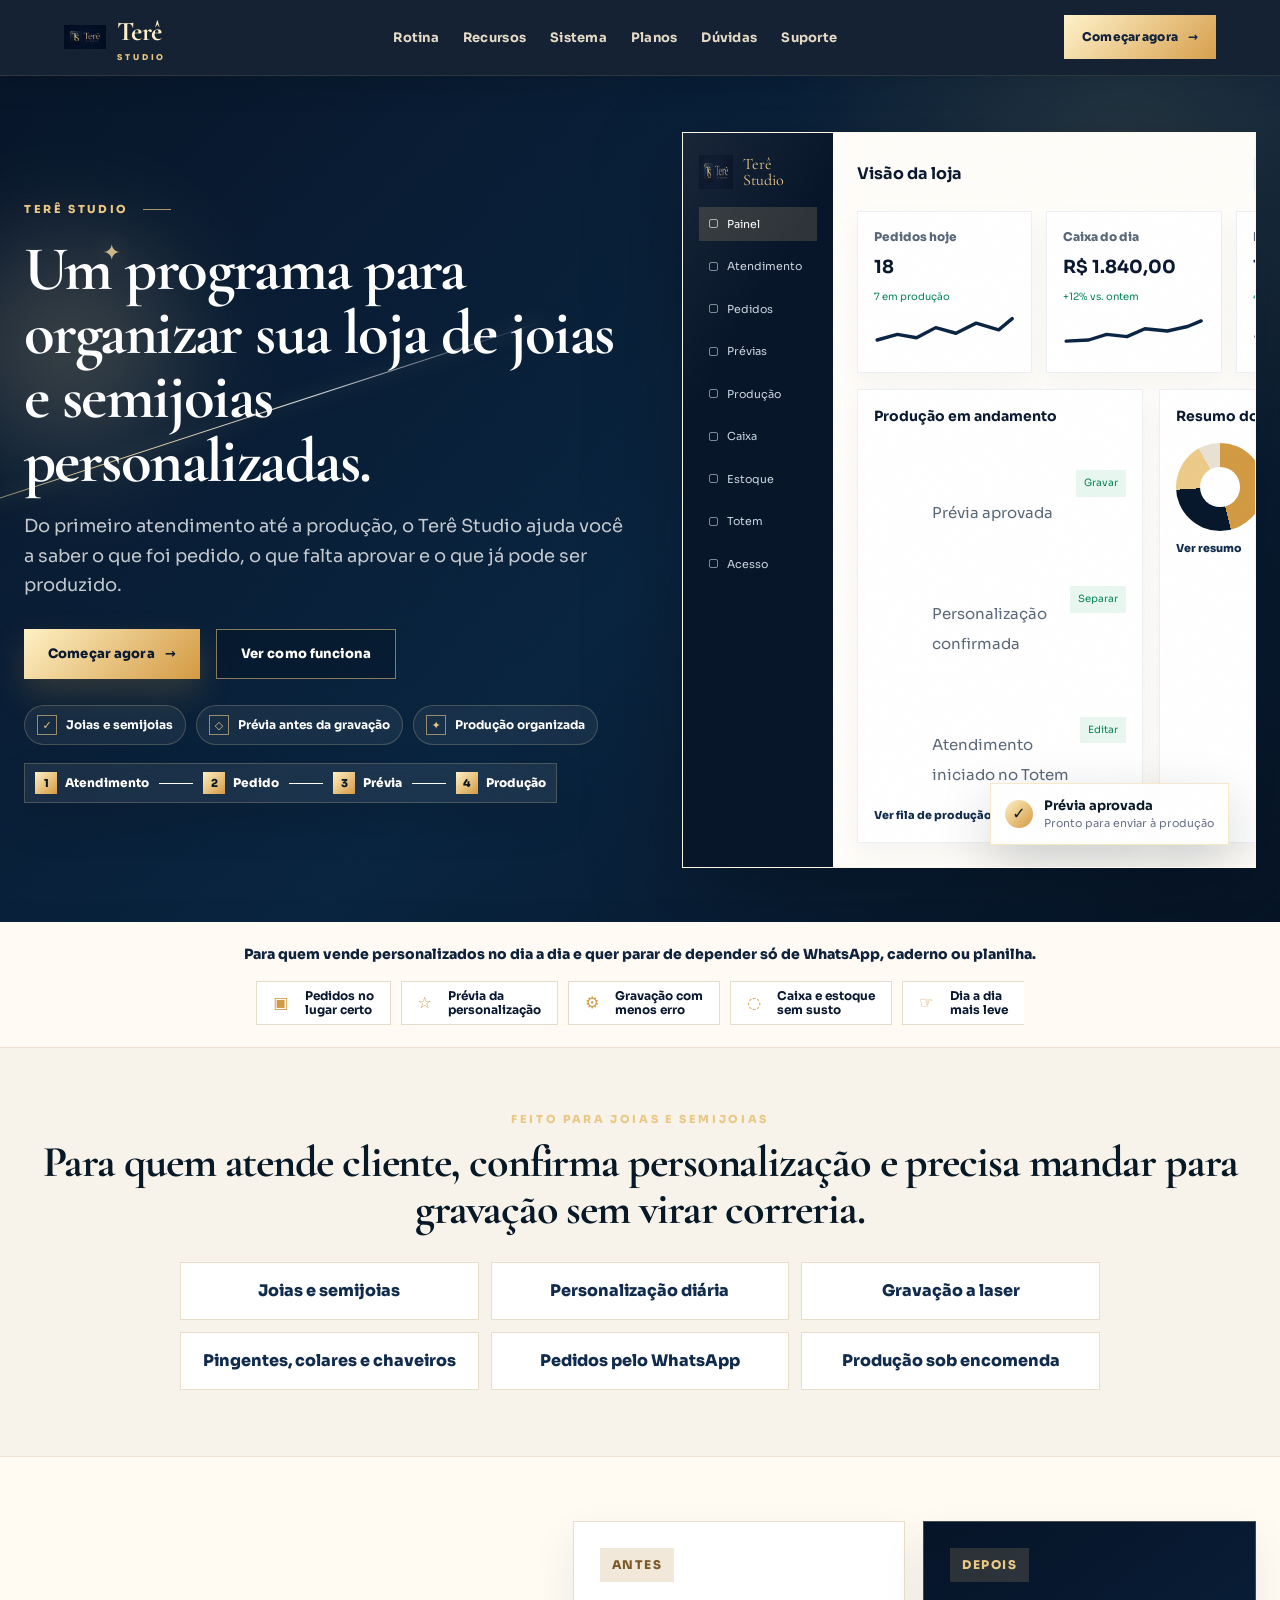
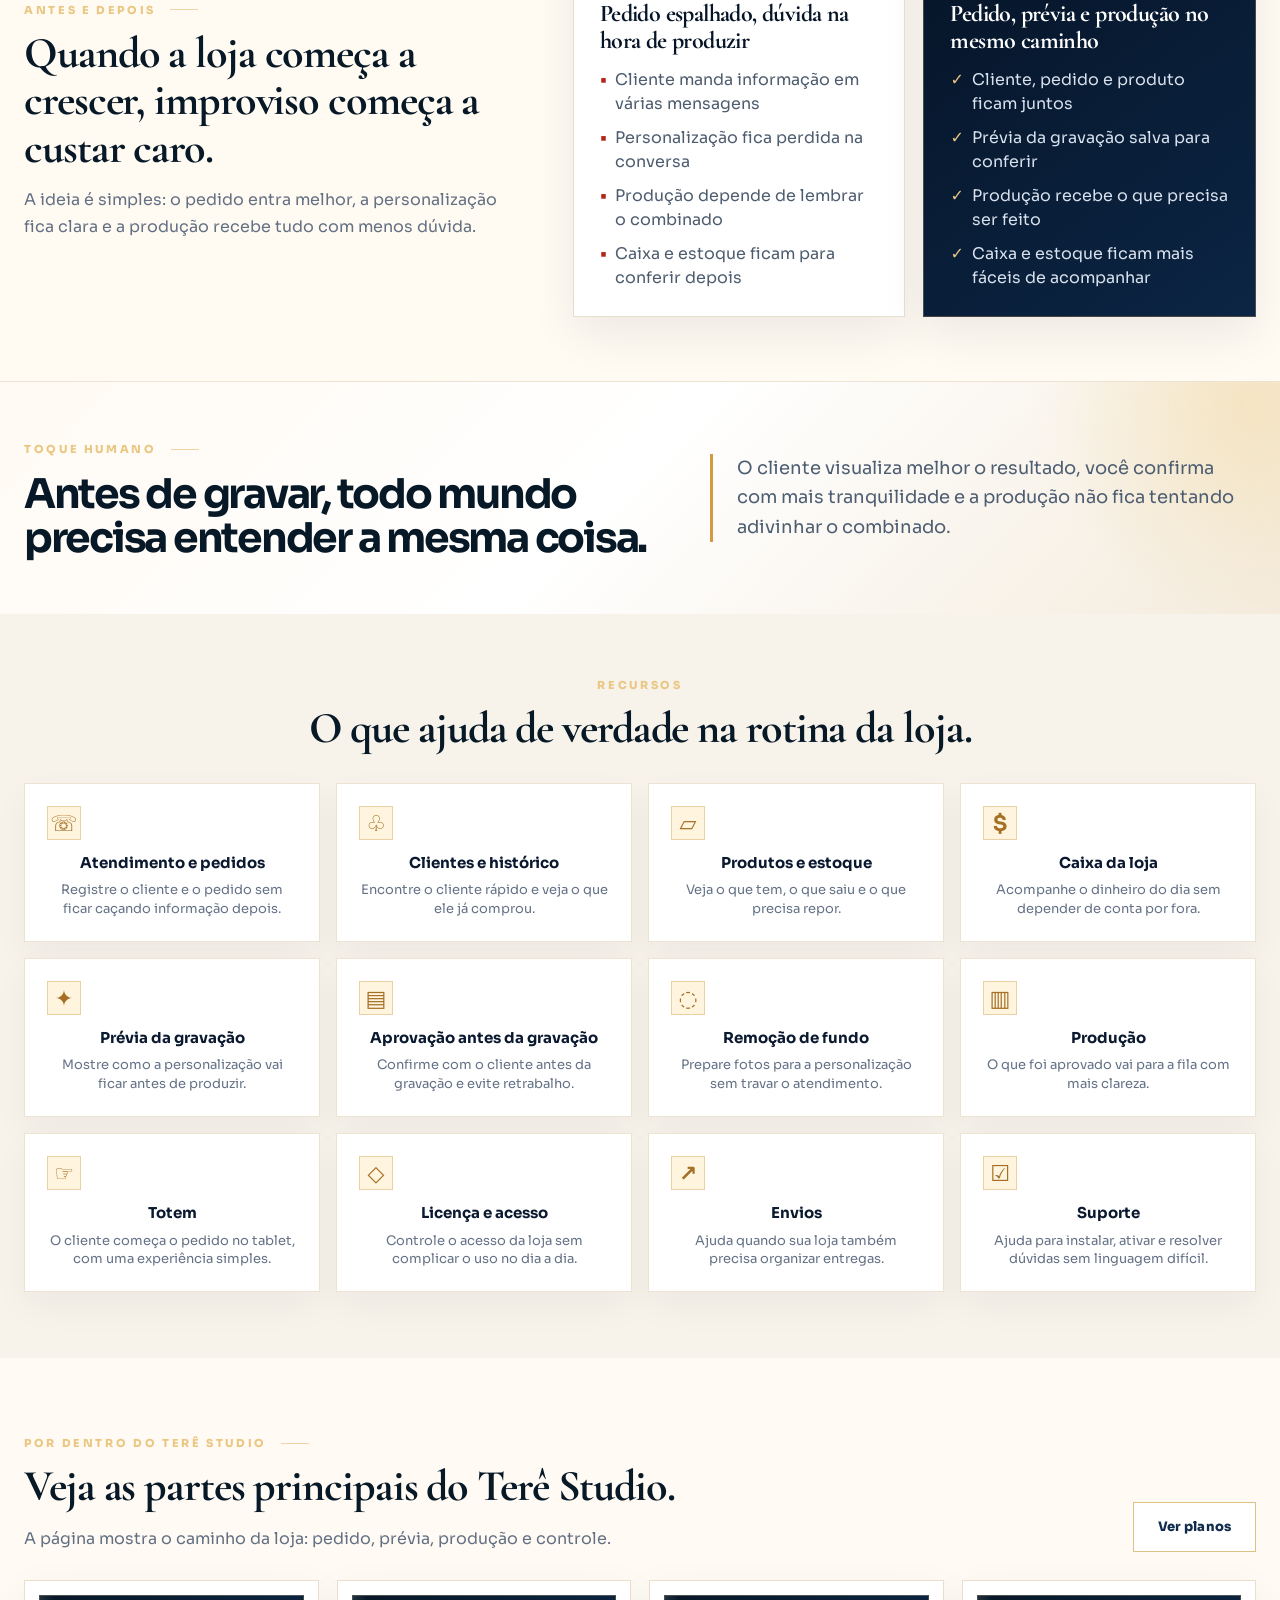
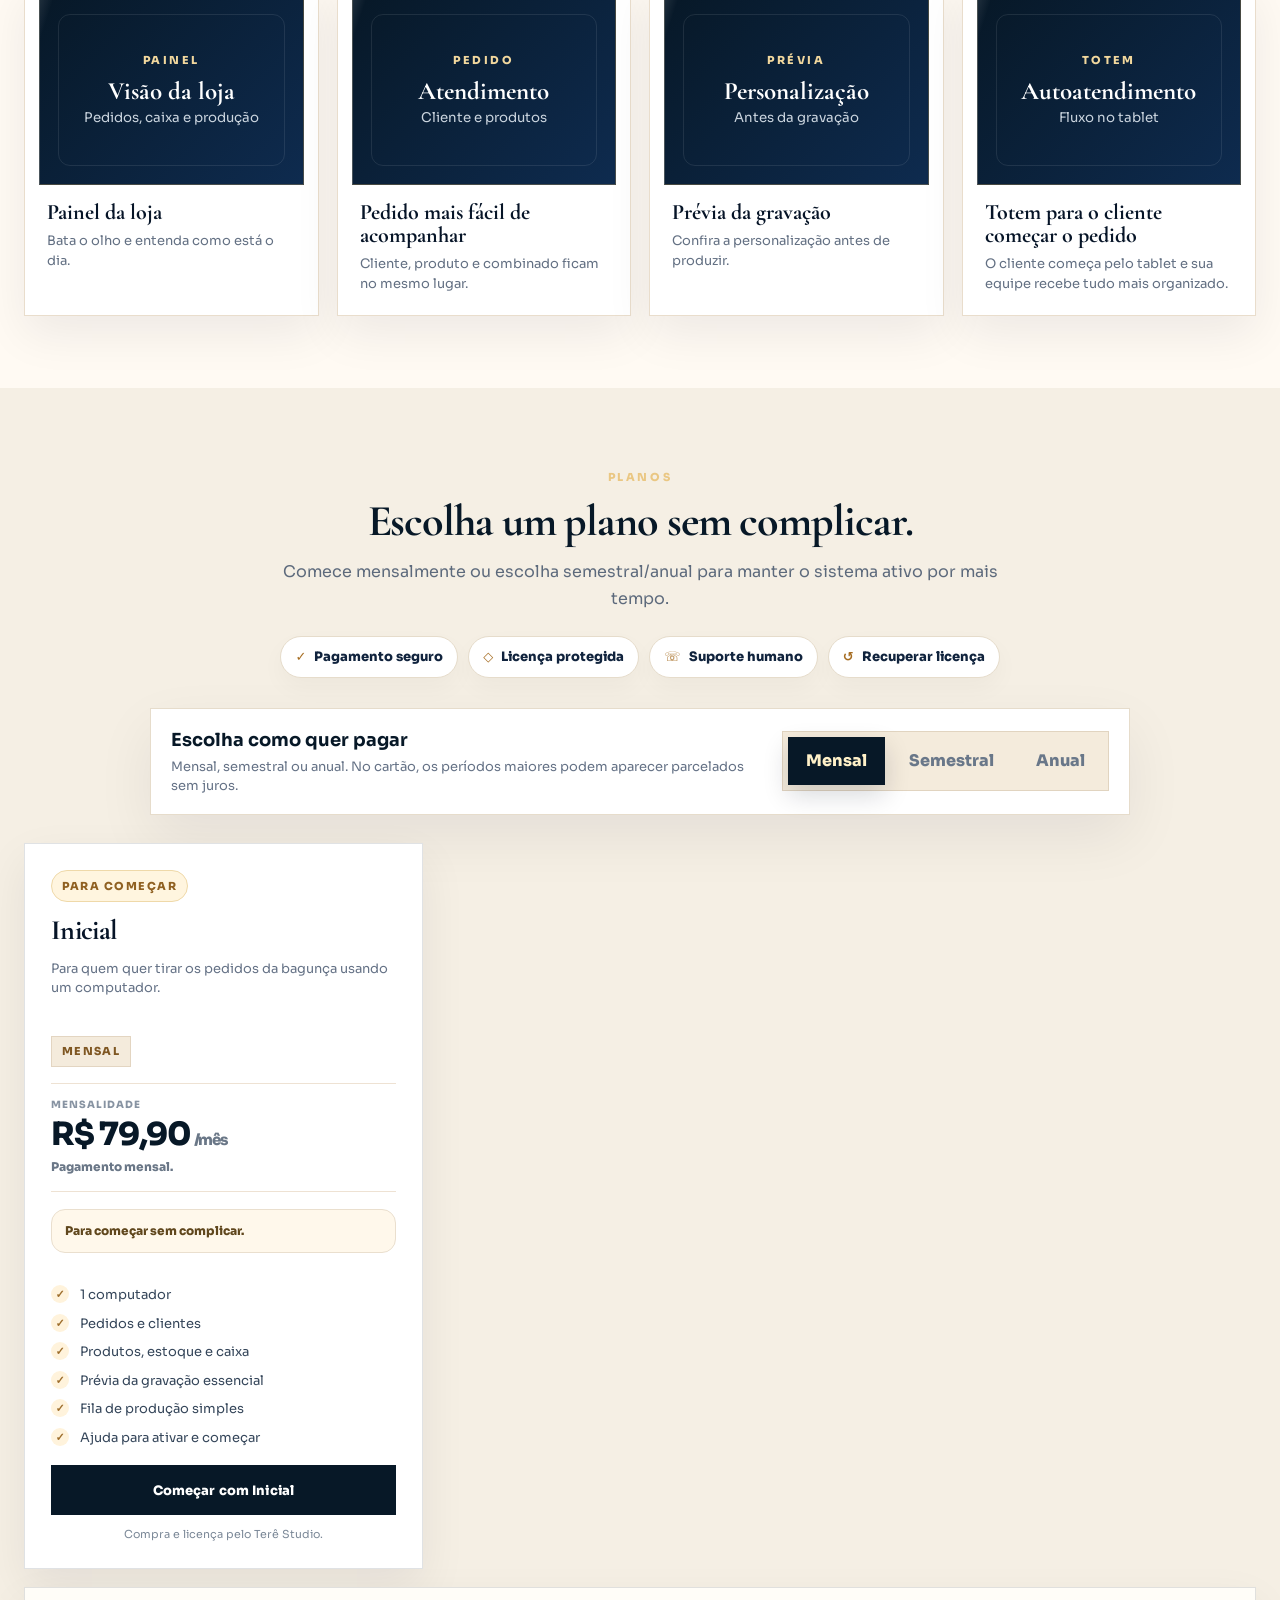
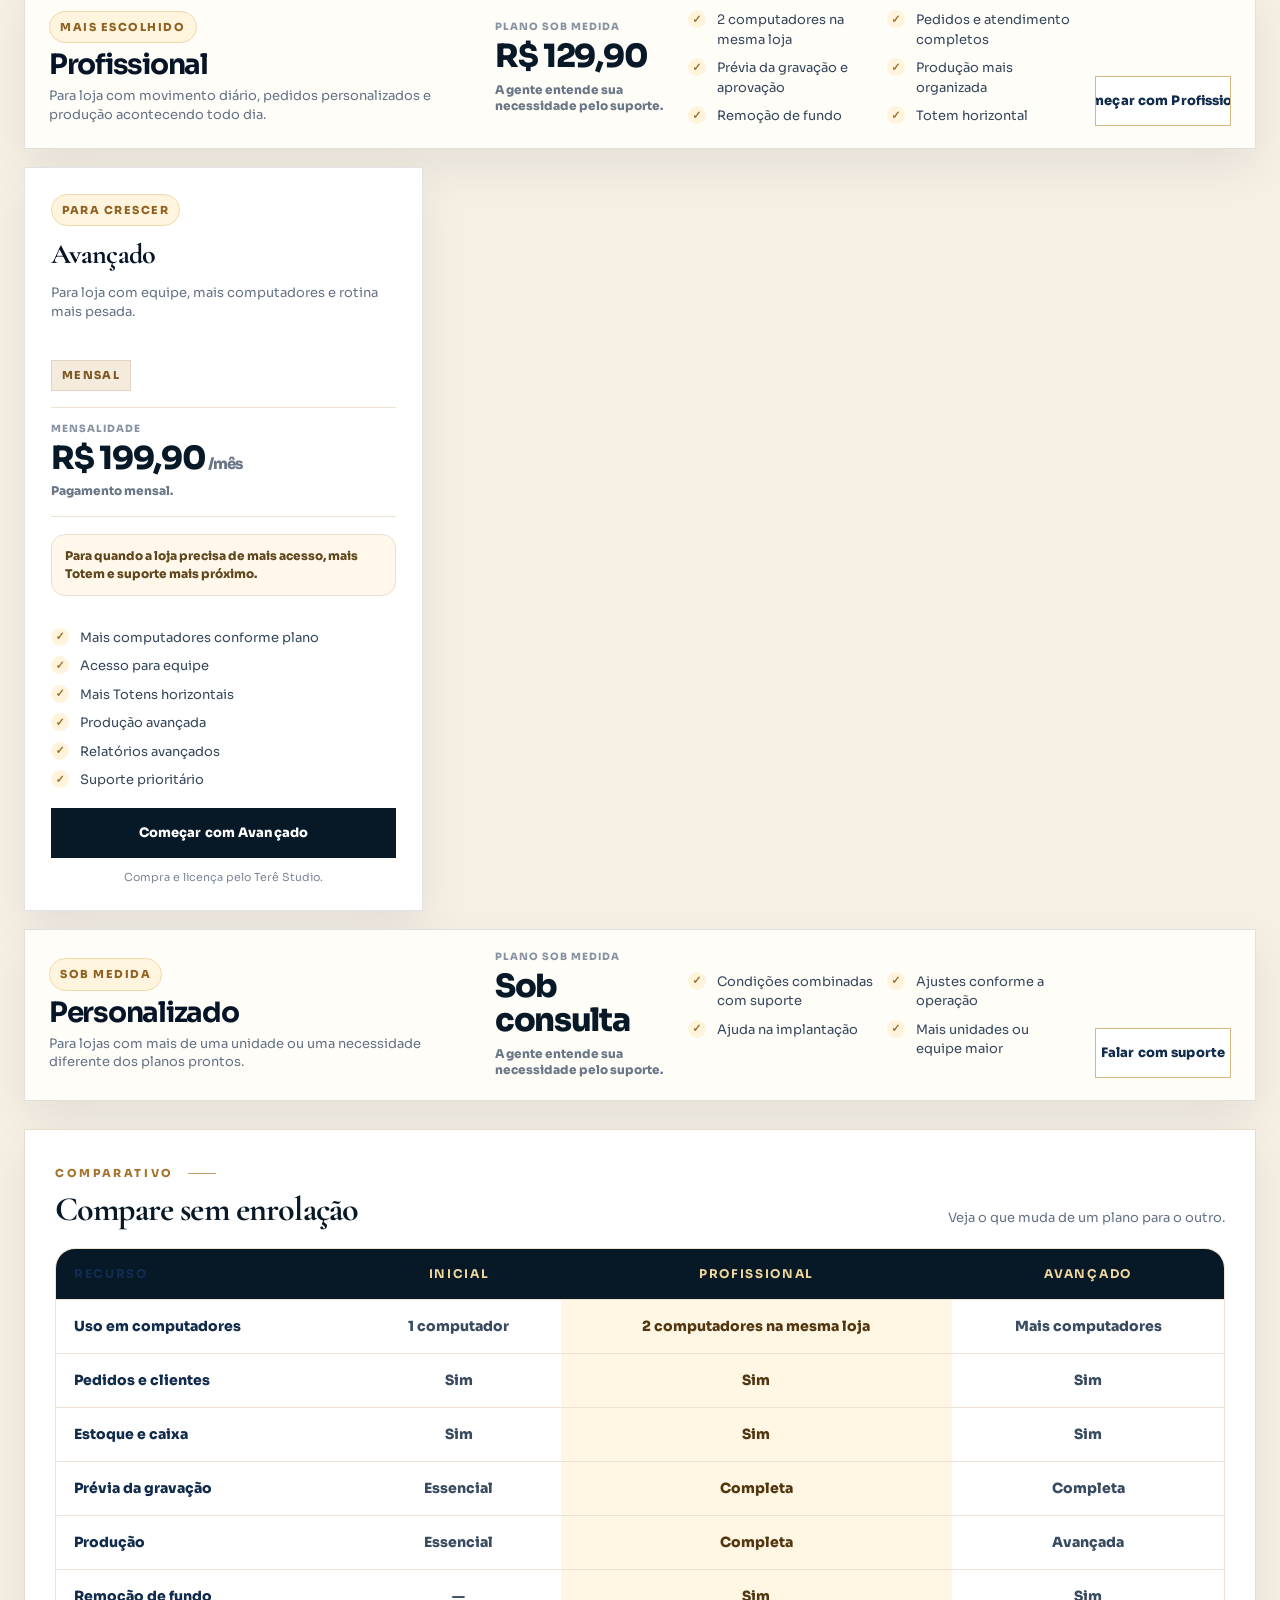
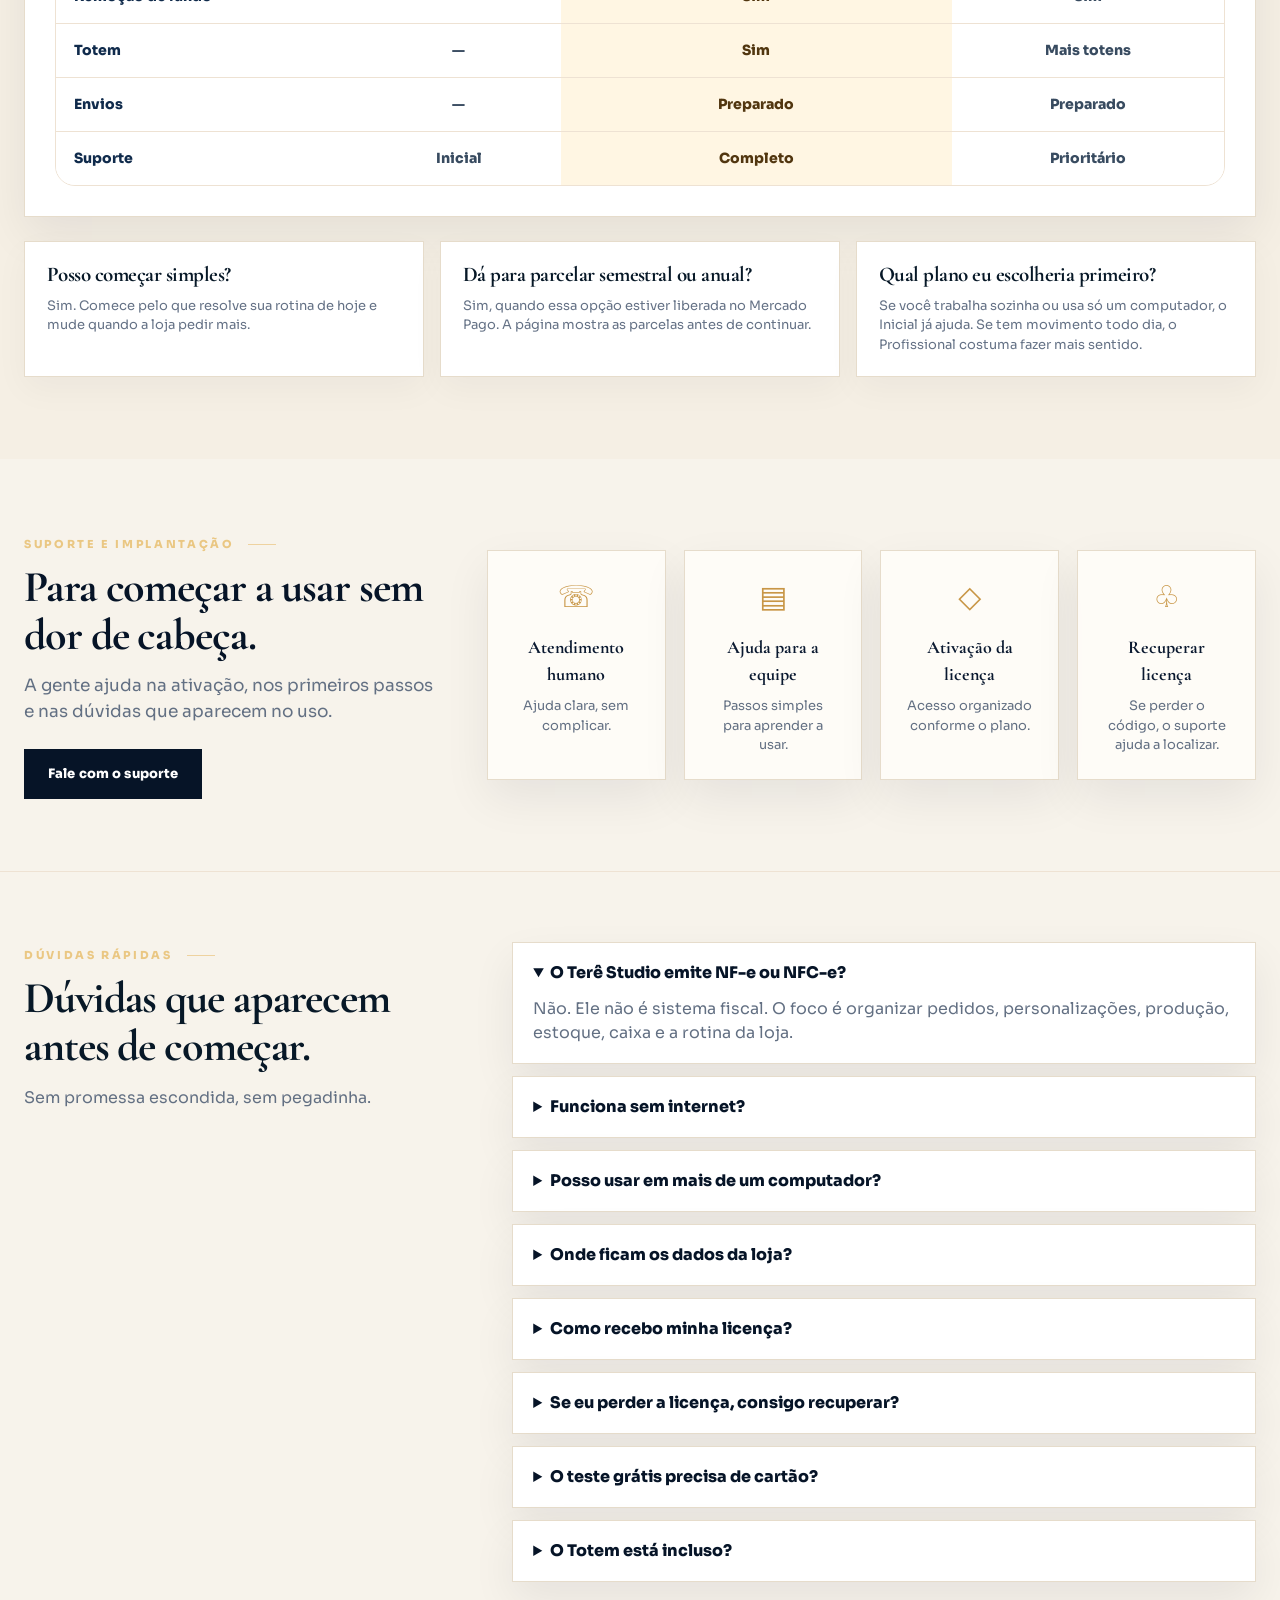
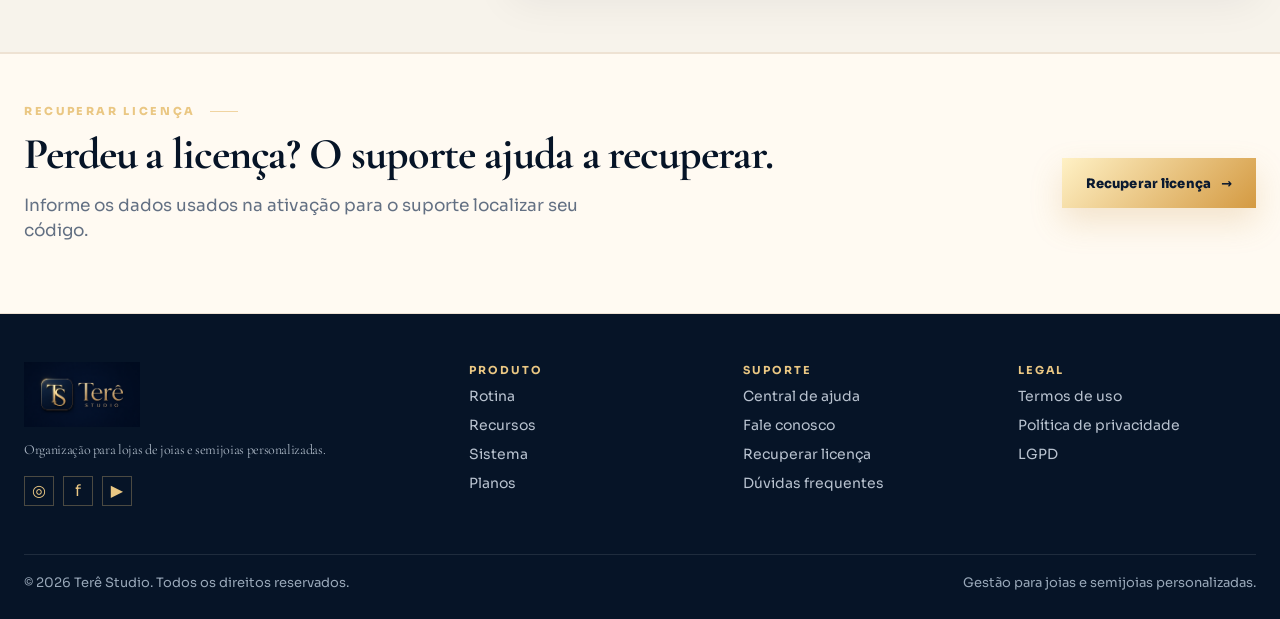
==== commit e472419f: "a" ====
--- a/index.html
+++ b/index.html
@@ -4,9 +4,9 @@
   <meta charset="utf-8" />
   <meta name="viewport" content="width=device-width, initial-scale=1" />
   <title>Terê Studio · Gestão para joias e semijoias personalizadas</title>
-  <meta name="description" content="Gestão para joias e semijoias personalizadas, do pedido à produção. Organize atendimento, pedidos, personalizações, produção e controle da loja." />
+  <meta name="description" content="Organização para lojas de joias e semijoias personalizadas. Organize pedidos, prévia da gravação e produção sem depender de conversa perdida." />
   <meta property="og:title" content="Terê Studio · Gestão para joias e semijoias personalizadas" />
-  <meta property="og:description" content="Organize atendimento, pedidos, personalizações, produção e controle da loja em uma rotina simples de acompanhar." />
+  <meta property="og:description" content="Organize pedidos, prévia da gravação e produção sem depender de conversa perdida." />
   <meta property="og:type" content="website" />
   <meta property="og:image" content="assets/img/tere-studio-logo.png" />
   <meta name="theme-color" content="#061427" />
@@ -46,16 +46,16 @@
       <div class="section-shell hero-grid">
         <div class="hero-copy">
           <span class="eyebrow">Terê Studio</span>
-          <h1><span data-config="headline">Gestão para joias e semijoias personalizadas, do pedido à produção.</span></h1>
-          <p data-config="subheadline">O Terê Studio organiza atendimento, pedidos, clientes, personalizações, produção e controle da loja em uma rotina simples de acompanhar.</p>
+          <h1><span data-config="headline">Organização para lojas de joias e semijoias personalizadas.</span></h1>
+          <p data-config="subheadline">Do primeiro atendimento até a produção, o Terê Studio ajuda você a saber o que foi pedido, o que falta aprovar e o que já pode ser produzido.</p>
           <div class="hero-actions">
             <a class="btn btn-gold" href="#planos"><span data-config="primaryCta">Começar teste grátis</span> <span>→</span></a>
             <a class="btn btn-outline" href="#por-dentro" data-config="secondaryCta">Conhecer o sistema</a>
           </div>
           <div class="hero-trust">
-            <span><b>✓</b><strong>Joias e semijoias</strong><small>Gestão pensada para personalização e gravação</small></span>
-            <span><b>◇</b><strong>Prévia antes da gravação</strong><small>Mais clareza antes de enviar para produção</small></span>
-            <span><b>✦</b><strong>Produção organizada</strong><small>Pedidos e etapas com mais controle</small></span>
+            <span><b>✓</b><strong>Joias e semijoias</strong><small>Para quem atende pedido personalizado todos os dias</small></span>
+            <span><b>◇</b><strong>Prévia antes da gravação</strong><small>O cliente entende antes de você produzir</small></span>
+            <span><b>✦</b><strong>Produção organizada</strong><small>Fica mais fácil saber o que fazer em seguida</small></span>
           </div>
           <div class="human-flow" aria-label="Fluxo da rotina no Terê Studio">
             <span><i>1</i>Atendimento</span>
@@ -79,17 +79,17 @@
             <a>Caixa</a>
             <a>Estoque</a>
             <a>Totem</a>
-            <a>Licenças</a>
+            <a>Acesso</a>
           </aside>
           <div class="dash-main">
             <div class="dash-top">
               <strong>Visão da loja</strong>
-              <div><span>Operação de hoje</span><button>Ao vivo</button></div>
+              <div><span>Hoje na loja</span><button>Ao vivo</button></div>
             </div>
             <div class="kpi-grid">
               <article><small>Pedidos hoje</small><b>18</b><span>7 em produção</span><svg viewBox="0 0 120 32"><polyline points="0,24 18,19 35,22 52,13 70,18 88,9 108,15 120,5"/></svg></article>
               <article><small>Caixa do dia</small><b>R$ 1.840,00</b><span>+12% vs. ontem</span><svg viewBox="0 0 120 32"><polyline points="0,25 20,24 36,19 54,21 70,14 90,16 108,12 120,7"/></svg></article>
-              <article><small>Prévias prontas</small><b>12</b><span>4 aguardando aprovação</span><svg viewBox="0 0 120 32"><polyline points="0,21 18,18 34,20 54,16 73,22 92,10 110,13 120,6"/></svg></article>
+              <article><small>Prévias feitas</small><b>12</b><span>4 para confirmar</span><svg viewBox="0 0 120 32"><polyline points="0,21 18,18 34,20 54,16 73,22 92,10 110,13 120,6"/></svg></article>
             </div>
             <div class="dash-bottom">
               <article class="agenda-card">
@@ -100,7 +100,7 @@
                 <a>Ver fila de produção</a>
               </article>
               <article class="finance-card">
-                <h3>Operação organizada</h3>
+                <h3>Resumo do dia</h3>
                 <div class="donut-wrap">
                   <div class="donut"></div>
                   <ul>
@@ -110,7 +110,7 @@
                     <li><i></i>Caixa <b>8%</b></li>
                   </ul>
                 </div>
-                <a>Ver resumo completo</a>
+                <a>Ver resumo</a>
               </article>
             </div>
           </div>
@@ -127,13 +127,13 @@
 
     <section id="beneficios" class="trust-strip">
       <div class="section-shell">
-        <p>Para lojas que trabalham com personalização de joias e semijoias, gravação a laser e pedidos sob encomenda.</p>
+        <p>Para quem vende personalizados no dia a dia e quer parar de depender só de WhatsApp, caderno ou planilha.</p>
         <div class="trust-icons">
-          <span>▣ <strong>Pedidos sem<br>bagunça</strong></span>
+          <span>▣ <strong>Pedidos no<br>lugar certo</strong></span>
           <span>☆ <strong>Prévia da<br>personalização</strong></span>
-          <span>⚙ <strong>Produção mais<br>clara</strong></span>
-          <span>◌ <strong>Caixa e estoque<br>no controle</strong></span>
-          <span>☞ <strong>Rotina pronta<br>para funcionar</strong></span>
+          <span>⚙ <strong>Gravação com<br>menos erro</strong></span>
+          <span>◌ <strong>Caixa e estoque<br>sem susto</strong></span>
+          <span>☞ <strong>Dia a dia<br>mais leve</strong></span>
         </div>
       </div>
     </section>
@@ -141,15 +141,15 @@
     <section class="section-shell who-section">
       <div class="section-title center">
         <span class="eyebrow">Feito para joias e semijoias</span>
-        <h2>Se sua loja trabalha com personalização e gravação a laser, o Terê Studio ajuda a organizar a rotina com mais clareza.</h2>
+        <h2>Para quem atende cliente, confirma personalização e precisa mandar para gravação sem virar correria.</h2>
       </div>
       <div class="who-grid">
-        <article>Joias personalizadas</article>
-        <article>Semijoias personalizadas</article>
+        <article>Joias e semijoias</article>
+        <article>Personalização diária</article>
         <article>Gravação a laser</article>
-        <article>Pingentes e colares</article>
-        <article>Chaveiros personalizados</article>
-        <article>Pedidos sob encomenda</article>
+        <article>Pingentes, colares e chaveiros</article>
+        <article>Pedidos pelo WhatsApp</article>
+        <article>Produção sob encomenda</article>
       </div>
     </section>
 
@@ -157,28 +157,28 @@
       <div class="section-shell before-after-grid">
         <div class="section-title">
           <span class="eyebrow">Antes e depois</span>
-          <h2>Menos improviso no dia a dia. Mais clareza para tocar a loja.</h2>
-          <p>O Terê Studio foi pensado para deixar atendimento, personalização, produção e controle da loja mais fáceis de acompanhar.</p>
+          <h2>Quando a loja começa a crescer, improviso começa a custar caro.</h2>
+          <p>A ideia é simples: o pedido entra melhor, a personalização fica clara e a produção recebe tudo com menos dúvida.</p>
         </div>
         <div class="compare-cards">
           <article>
             <span>Antes</span>
-            <h3>Informação espalhada e produção confusa</h3>
+            <h3>Pedido espalhado, dúvida na hora de produzir</h3>
             <ul>
-              <li>WhatsApp cheio de informações perdidas</li>
-              <li>Informações da personalização espalhadas</li>
-              <li>Fila de produção sem padrão</li>
-              <li>Caixa e estoque conferidos por fora</li>
+              <li>Cliente manda informação em várias mensagens</li>
+              <li>Personalização fica perdida na conversa</li>
+              <li>Produção depende de lembrar o combinado</li>
+              <li>Caixa e estoque ficam para conferir depois</li>
             </ul>
           </article>
           <article class="after-card">
             <span>Depois</span>
-            <h3>Tudo mais claro dentro da loja</h3>
+            <h3>Pedido, prévia e produção no mesmo caminho</h3>
             <ul>
-              <li>Cliente, pedido e produto no mesmo lugar</li>
-              <li>Prévia salva e pronta para aprovação</li>
-              <li>Produção encaminhada com mais clareza</li>
-              <li>Caixa, estoque e licenças sob controle</li>
+              <li>Cliente, pedido e produto ficam juntos</li>
+              <li>Prévia da gravação salva para conferir</li>
+              <li>Produção recebe o que precisa ser feito</li>
+              <li>Caixa e estoque ficam mais fáceis de acompanhar</li>
             </ul>
           </article>
         </div>
@@ -189,30 +189,30 @@
       <div class="section-shell emotion-grid">
         <div>
           <span class="eyebrow">Toque humano</span>
-          <h2>Mais segurança antes da gravação, menos conversa perdida no atendimento.</h2>
-        </div>
-        <p>O cliente entende melhor a personalização, sua equipe acompanha o pedido e a produção recebe as informações com mais clareza.</p>
+          <h2>Antes de gravar, todo mundo precisa entender a mesma coisa.</h2>
+        </div>
+        <p>O cliente visualiza melhor o resultado, você confirma com mais tranquilidade e a produção não fica tentando adivinhar o combinado.</p>
       </div>
     </section>
 
     <section id="modulos" class="section-shell modules-section">
       <div class="section-title center">
         <span class="eyebrow">Recursos</span>
-        <h2>Um sistema para usar no caminho inteiro: do atendimento à entrega.</h2>
+        <h2>O que ajuda de verdade na rotina da loja.</h2>
       </div>
       <div class="module-grid premium-grid">
-        <article><b>☏</b><h3>Atendimento e pedidos</h3><p>Cadastre o cliente, monte o pedido e acompanhe cada item personalizado.</p></article>
-        <article><b>♧</b><h3>Clientes automáticos</h3><p>Busque por nome, WhatsApp ou CPF e mantenha histórico da loja.</p></article>
-        <article><b>▱</b><h3>Produtos e estoque</h3><p>Acompanhe produtos, cores, modelos, correntes, quantidades e reposição.</p></article>
-        <article><b>$</b><h3>Caixa da loja</h3><p>Veja entradas, saídas e movimentação diária com mais segurança.</p></article>
-        <article><b>✦</b><h3>Prévia da personalização</h3><p>Gere uma prévia da personalização antes de enviar para produção.</p></article>
-        <article><b>▤</b><h3>Aprovação antes da gravação</h3><p>Mostre uma visualização clara ao cliente e reduza dúvidas antes de produzir.</p></article>
-        <article><b>◌</b><h3>IA Local e Remove.bg</h3><p>Remova fundos com opção online ou processamento local, de forma clara para quem usa.</p></article>
-        <article><b>▥</b><h3>Produção</h3><p>Envie o item aprovado para a fila e reduza retrabalho no processo.</p></article>
-        <article><b>☞</b><h3>Totem de autoatendimento</h3><p>Seu cliente inicia o pedido no tablet com um fluxo simples e guiado.</p></article>
-        <article><b>◇</b><h3>Licenças online</h3><p>Ativação por máquina, com PC principal, PC cliente e controle seguro de acesso.</p></article>
-        <article><b>↗</b><h3>Melhor Envio</h3><p>Fluxo preparado para calcular e organizar envios quando sua loja precisar.</p></article>
-        <article><b>☑</b><h3>Suporte e segurança</h3><p>Mais tranquilidade para ativar, recuperar licença e receber orientação.</p></article>
+        <article><b>☏</b><h3>Atendimento e pedidos</h3><p>Registre o cliente e o pedido sem ficar caçando informação depois.</p></article>
+        <article><b>♧</b><h3>Clientes e histórico</h3><p>Encontre o cliente rápido e veja o que ele já comprou.</p></article>
+        <article><b>▱</b><h3>Produtos e estoque</h3><p>Veja o que tem, o que saiu e o que precisa repor.</p></article>
+        <article><b>$</b><h3>Caixa da loja</h3><p>Acompanhe o dinheiro do dia sem depender de conta por fora.</p></article>
+        <article><b>✦</b><h3>Prévia da gravação</h3><p>Mostre como a personalização vai ficar antes de produzir.</p></article>
+        <article><b>▤</b><h3>Aprovação antes da gravação</h3><p>Confirme com o cliente antes da gravação e evite retrabalho.</p></article>
+        <article><b>◌</b><h3>Remoção de fundo</h3><p>Prepare fotos para a personalização sem travar o atendimento.</p></article>
+        <article><b>▥</b><h3>Produção</h3><p>O que foi aprovado vai para a fila com mais clareza.</p></article>
+        <article><b>☞</b><h3>Totem</h3><p>O cliente começa o pedido no tablet, com uma experiência simples.</p></article>
+        <article><b>◇</b><h3>Licença e acesso</h3><p>Controle o acesso da loja sem complicar o uso no dia a dia.</p></article>
+        <article><b>↗</b><h3>Envios</h3><p>Ajuda quando sua loja também precisa organizar entregas.</p></article>
+        <article><b>☑</b><h3>Suporte</h3><p>Ajuda para instalar, ativar e resolver dúvidas sem linguagem difícil.</p></article>
       </div>
     </section>
 
@@ -221,31 +221,31 @@
         <div class="inside-head">
           <div class="section-title">
             <span class="eyebrow">Por dentro do Terê Studio</span>
-            <h2>Conheça as principais áreas do sistema.</h2>
-            <p>Uma visão simples da rotina da loja: atendimento, pedidos, prévia da personalização, produção, caixa e suporte.</p>
+            <h2>Veja as partes principais do Terê Studio.</h2>
+            <p>A página mostra o caminho da loja: pedido, prévia, produção e controle.</p>
           </div>
           <a class="btn btn-outline dark" href="#planos">Ver planos</a>
         </div>
         <div class="screen-grid">
           <article class="screen-card" data-screen-slot="painel">
             <div class="screen-placeholder"><span>Painel</span><strong>Visão da loja</strong><small>Pedidos, caixa e produção</small></div>
-            <h3>Painel para acompanhar a rotina</h3>
-            <p>Veja os principais indicadores e acesse rapidamente as áreas usadas no dia a dia.</p>
+            <h3>Painel da loja</h3>
+            <p>Bata o olho e entenda como está o dia.</p>
           </article>
           <article class="screen-card" data-screen-slot="pedidos">
             <div class="screen-placeholder"><span>Pedido</span><strong>Atendimento</strong><small>Cliente e produtos</small></div>
-            <h3>Pedido organizado desde o começo</h3>
-            <p>Registre cliente, produtos, personalização e resumo em um fluxo mais claro.</p>
+            <h3>Pedido mais fácil de acompanhar</h3>
+            <p>Cliente, produto e combinado ficam no mesmo lugar.</p>
           </article>
           <article class="screen-card" data-screen-slot="personalizacao">
             <div class="screen-placeholder"><span>Prévia</span><strong>Personalização</strong><small>Antes da gravação</small></div>
-            <h3>Prévia antes de enviar para produção</h3>
-            <p>Gere uma prévia da personalização antes de enviar para gravação.</p>
+            <h3>Prévia da gravação</h3>
+            <p>Confira a personalização antes de produzir.</p>
           </article>
           <article class="screen-card" data-screen-slot="totem">
             <div class="screen-placeholder"><span>Totem</span><strong>Autoatendimento</strong><small>Fluxo no tablet</small></div>
-            <h3>Autoatendimento mais simples</h3>
-            <p>O cliente inicia o pedido no tablet com uma experiência guiada e fácil de entender.</p>
+            <h3>Totem para o cliente começar o pedido</h3>
+            <p>O cliente começa pelo tablet e sua equipe recebe tudo mais organizado.</p>
           </article>
         </div>
       </div>
@@ -255,23 +255,23 @@
       <div class="section-shell">
         <div class="pricing-hero">
           <span class="eyebrow">Planos</span>
-          <h2>Comece com o plano certo para a rotina da sua loja.</h2>
-          <p>Escolha como deseja começar. Mensal para iniciar com baixo investimento, ou semestral e anual para planejar melhor o uso na loja.</p>
-          <div class="pricing-trust-row" aria-label="Benefícios da ativação">
+          <h2>Escolha um plano sem complicar.</h2>
+          <p>Comece mensalmente ou escolha semestral/anual para manter o sistema ativo por mais tempo.</p>
+          <div class="pricing-trust-row" aria-label="Benefícios do plano">
             <span><b>✓</b> Pagamento seguro</span>
-            <span><b>◇</b> Ativação protegida</span>
+            <span><b>◇</b> Licença protegida</span>
             <span><b>☏</b> Suporte humano</span>
-            <span><b>↺</b> Recuperação de licença</span>
+            <span><b>↺</b> Recuperar licença</span>
           </div>
         </div>
 
         <div class="billing-panel">
           <div>
-            <strong>Escolha o período do plano</strong>
-            <p id="billingHelpText">Mensal para começar agora. Semestral e anual podem aparecer parcelados sem juros no cartão.</p>
+            <strong>Escolha como quer pagar</strong>
+            <p id="billingHelpText">Mensal, semestral ou anual. No cartão, os períodos maiores podem aparecer parcelados sem juros.</p>
           </div>
           <div class="billing-toggle-wrap">
-            <div class="billing-toggle" role="tablist" aria-label="Escolha o período do plano">
+            <div class="billing-toggle" role="tablist" aria-label="Escolha como quer pagar">
               <button class="is-active" type="button" data-cycle-toggle="mensal" aria-selected="true">Mensal</button>
               <button type="button" data-cycle-toggle="semestral" aria-selected="false">Semestral</button>
               <button type="button" data-cycle-toggle="anual" aria-selected="false">Anual</button>
@@ -283,19 +283,19 @@
 
         <div class="pricing-note-card">
           <div>
-            <span class="eyebrow">Por que escolher por plano?</span>
-            <h3>Cada loja tem uma rotina. O plano certo evita excesso e falta de recurso.</h3>
-          </div>
-          <p>Comece simples, avance quando sua operação pedir mais computadores, totem, IA Local, produção mais completa ou suporte prioritário.</p>
+            <span class="eyebrow">Qual plano faz mais sentido?</span>
+            <h3>Não precisa começar grande se sua loja ainda não precisa disso.</h3>
+          </div>
+          <p>Comece pelo que resolve hoje e aumente quando precisar de mais computadores, Totem ou suporte mais próximo.</p>
         </div>
 
         <div class="comparison-card" aria-label="Comparativo de planos">
           <div class="comparison-head">
             <div>
               <span class="eyebrow">Comparativo</span>
-              <h3>Compare os principais recursos</h3>
-            </div>
-            <p>Use a tabela para escolher com mais segurança o plano que combina melhor com a rotina da sua loja.</p>
+              <h3>Compare sem enrolação</h3>
+            </div>
+            <p>Veja o que muda de um plano para o outro.</p>
           </div>
           <div class="comparison-scroll">
             <table class="comparison-table">
@@ -308,14 +308,14 @@
                 </tr>
               </thead>
               <tbody>
-                <tr><td>Computadores</td><td>1 PC principal</td><td>PC principal + cliente</td><td>Mais computadores</td></tr>
-                <tr><td>Atendimento, pedidos e clientes</td><td>Sim</td><td>Sim</td><td>Sim</td></tr>
-                <tr><td>Produtos, estoque e caixa</td><td>Sim</td><td>Sim</td><td>Sim</td></tr>
-                <tr><td>Prévia da personalização</td><td>Essencial</td><td>Completa</td><td>Completa</td></tr>
+                <tr><td>Uso em computadores</td><td>1 computador</td><td>2 computadores na mesma loja</td><td>Mais computadores</td></tr>
+                <tr><td>Pedidos e clientes</td><td>Sim</td><td>Sim</td><td>Sim</td></tr>
+                <tr><td>Estoque e caixa</td><td>Sim</td><td>Sim</td><td>Sim</td></tr>
+                <tr><td>Prévia da gravação</td><td>Essencial</td><td>Completa</td><td>Completa</td></tr>
                 <tr><td>Produção</td><td>Essencial</td><td>Completa</td><td>Avançada</td></tr>
-                <tr><td>IA Local e Remove.bg</td><td>—</td><td>Sim</td><td>Sim</td></tr>
-                <tr><td>Totem de autoatendimento</td><td>—</td><td>Sim</td><td>Mais totens</td></tr>
-                <tr><td>Melhor Envio</td><td>—</td><td>Preparado</td><td>Preparado</td></tr>
+                <tr><td>Remoção de fundo</td><td>—</td><td>Sim</td><td>Sim</td></tr>
+                <tr><td>Totem</td><td>—</td><td>Sim</td><td>Mais totens</td></tr>
+                <tr><td>Envios</td><td>—</td><td>Preparado</td><td>Preparado</td></tr>
                 <tr><td>Suporte</td><td>Inicial</td><td>Completo</td><td>Prioritário</td></tr>
               </tbody>
             </table>
@@ -324,16 +324,16 @@
 
         <div class="plan-faq-grid">
           <article>
-            <h3>Posso começar no plano menor?</h3>
-            <p>Sim. A ideia é começar com o plano que atende sua rotina atual e evoluir quando sua loja precisar de mais recursos.</p>
+            <h3>Posso começar simples?</h3>
+            <p>Sim. Comece pelo que resolve sua rotina de hoje e mude quando a loja pedir mais.</p>
           </article>
           <article>
-            <h3>Semestral e anual podem ser parcelados?</h3>
-            <p>Sim, quando configurado no Mercado Pago. A página mostra as parcelas sem juros conforme o ciclo e o plano selecionado.</p>
+            <h3>Dá para parcelar semestral ou anual?</h3>
+            <p>Sim, quando essa opção estiver liberada no Mercado Pago. A página mostra as parcelas antes de continuar.</p>
           </article>
           <article>
-            <h3>Como sei qual plano escolher?</h3>
-            <p>Se sua loja usa um computador, comece pelo Inicial. Se tem produção diária e mais movimento, o Profissional costuma ser o melhor ponto de partida.</p>
+            <h3>Qual plano eu escolheria primeiro?</h3>
+            <p>Se você trabalha sozinha ou usa só um computador, o Inicial já ajuda. Se tem movimento todo dia, o Profissional costuma fazer mais sentido.</p>
           </article>
         </div>
       </div>
@@ -342,11 +342,11 @@
     <section id="checkout" class="section-shell checkout-section" hidden>
       <div class="checkout-premium">
         <aside class="checkout-summary-card">
-          <span class="eyebrow">Resumo do plano</span>
-          <h2 id="checkoutSummaryTitle">Plano selecionado</h2>
-          <p id="checkoutSummaryText">Confira o plano antes de seguir para a ativação.</p>
+          <span class="eyebrow">Seu plano</span>
+          <h2 id="checkoutSummaryTitle">Plano escolhido</h2>
+          <p id="checkoutSummaryText">Confira antes de continuar.</p>
           <div class="checkout-total-box">
-            <small>Plano selecionado</small>
+            <small>Plano escolhido</small>
             <strong id="checkoutSummaryPrice">—</strong>
             <span id="checkoutSummaryCycle">—</span>
           </div>
@@ -355,16 +355,16 @@
             <span>Pagamento seguro</span>
             <strong>Mercado Pago</strong>
           </div>
-          <p class="checkout-note">Depois da confirmação, você volta para a página de ativação e a licença aparece somente uma vez.</p>
+          <p class="checkout-note">Depois da confirmação, a licença aparece uma vez. Guarde o código com cuidado.</p>
         </aside>
 
         <form id="checkoutForm" class="checkout-form checkout-inline-form">
           <input type="hidden" name="planId" />
           <input type="hidden" name="cycleId" />
           <div class="checkout-form-head">
-            <span class="eyebrow">Dados para ativação</span>
-            <h2>Ativar plano</h2>
-            <p id="checkoutPlanInfo">Preencha os dados para preparar a ativação com segurança.</p>
+            <span class="eyebrow">Seus dados</span>
+            <h2>Começar com este plano</h2>
+            <p id="checkoutPlanInfo">Preencha para continuar.</p>
           </div>
           <div class="form-grid two">
             <label>Nome do responsável<input name="nome" required minlength="3" autocomplete="name" placeholder="Ex.: Denis Araújo" /></label>
@@ -375,7 +375,7 @@
             <label>E-mail<input name="email" required type="email" autocomplete="email" placeholder="Ex.: contato@sualoja.com" /></label>
           </div>
           <label>CPF opcional<input name="cpf" inputmode="numeric" autocomplete="off" placeholder="Opcional" /></label>
-          <button class="btn btn-gold full" type="submit">Continuar com segurança</button>
+          <button class="btn btn-gold full" type="submit">Continuar</button>
           <p class="form-message" id="checkoutMessage"></p>
         </form>
       </div>
@@ -384,15 +384,15 @@
     <section id="suporte" class="section-shell testimonial-band">
       <div class="testimonial-copy">
         <span class="eyebrow">Suporte e implantação</span>
-        <h2>Um sistema para instalar, ativar e usar na rotina da loja.</h2>
-        <p>O suporte ajuda na ativação, primeiros passos, recuperação de licença e dúvidas importantes da rotina.</p>
+        <h2>Para começar a usar sem dor de cabeça.</h2>
+        <p>A gente ajuda na ativação, nos primeiros passos e nas dúvidas que aparecem no uso.</p>
         <a class="btn btn-navy" data-support-link href="#">Fale com o suporte</a>
       </div>
       <div class="support-cards">
-        <article><b>☏</b><h3>Atendimento humano</h3><p>Para tirar dúvidas sem linguagem técnica desnecessária.</p></article>
-        <article><b>▤</b><h3>Tutoriais e ajuda</h3><p>Materiais simples para treinar a equipe da loja.</p></article>
-        <article><b>◇</b><h3>Ativação segura</h3><p>Licença por máquina com PC principal e PC cliente.</p></article>
-        <article><b>♧</b><h3>Recuperação de licença</h3><p>Fluxo via suporte para proteger o acesso do cliente.</p></article>
+        <article><b>☏</b><h3>Atendimento humano</h3><p>Ajuda clara, sem complicar.</p></article>
+        <article><b>▤</b><h3>Ajuda para a equipe</h3><p>Passos simples para aprender a usar.</p></article>
+        <article><b>◇</b><h3>Ativação da licença</h3><p>Acesso organizado conforme o plano.</p></article>
+        <article><b>♧</b><h3>Recuperar licença</h3><p>Se perder o código, o suporte ajuda a localizar.</p></article>
       </div>
     </section>
 
@@ -400,18 +400,18 @@
       <div class="section-shell faq-grid">
         <div class="section-title">
           <span class="eyebrow">Dúvidas rápidas</span>
-          <h2>Respostas diretas antes de começar.</h2>
-          <p>Tudo claro sobre o que o Terê Studio faz — e também sobre o que ele não faz.</p>
+          <h2>Dúvidas que aparecem antes de começar.</h2>
+          <p>Sem promessa escondida, sem pegadinha.</p>
         </div>
         <div class="faq-list">
-          <details open><summary>O Terê Studio emite NF-e ou NFC-e?</summary><p>Não. O Terê Studio não é um ERP fiscal. Ele organiza atendimento, pedidos, clientes, personalizações, produção, estoque, caixa e rotina da loja.</p></details>
-          <details><summary>Funciona sem internet?</summary><p>O sistema instalado foi pensado para continuar operando localmente quando possível. A internet é importante para ativação, validação de licença, pagamento e serviços online.</p></details>
-          <details><summary>Posso usar em mais de um computador?</summary><p>Sim, conforme o plano escolhido. O primeiro computador ativado vira o PC principal. PCs clientes precisam respeitar o limite do plano e o vínculo com o PC principal.</p></details>
-          <details><summary>Onde ficam os dados da loja?</summary><p>A rotina da loja fica no sistema instalado. A ativação, o plano e a recuperação de licença são tratados com segurança pelos canais oficiais do Terê Studio.</p></details>
-          <details><summary>Como recebo minha licença?</summary><p>Depois da confirmação, a página de ativação exibe a licença uma única vez por segurança. Guarde o código em local seguro.</p></details>
-          <details><summary>Se eu perder a licença, consigo recuperar?</summary><p>Sim. A recuperação é feita pelo suporte oficial, conferindo dados da ativação para proteger o acesso.</p></details>
-          <details><summary>O teste grátis precisa de cartão?</summary><p>Quando o teste grátis estiver disponível, as condições aparecem na página do plano ou são confirmadas pelo suporte oficial.</p></details>
-          <details><summary>O Totem está incluso?</summary><p>O Totem entra conforme o plano e a versão liberada. Ele foi pensado para atendimento em tablet, com fluxo simples para o cliente final.</p></details>
+          <details open><summary>O Terê Studio emite NF-e ou NFC-e?</summary><p>Não. Ele não é sistema fiscal. O foco é organizar pedidos, personalizações, produção, estoque, caixa e a rotina da loja.</p></details>
+          <details><summary>Funciona sem internet?</summary><p>A internet é importante para ativar, validar licença e usar serviços online. A rotina local foi pensada para continuar funcionando quando possível.</p></details>
+          <details><summary>Posso usar em mais de um computador?</summary><p>Sim, conforme o plano. Alguns planos permitem usar mais de um computador na mesma loja.</p></details>
+          <details><summary>Onde ficam os dados da loja?</summary><p>A rotina da loja fica no sistema instalado. Plano e licença são tratados pelos canais oficiais.</p></details>
+          <details><summary>Como recebo minha licença?</summary><p>Depois da confirmação, a licença aparece uma vez. Guarde o código com cuidado.</p></details>
+          <details><summary>Se eu perder a licença, consigo recuperar?</summary><p>Sim. O suporte confere os dados da ativação e ajuda na recuperação.</p></details>
+          <details><summary>O teste grátis precisa de cartão?</summary><p>Quando estiver disponível, as condições aparecem no plano ou são confirmadas pelo suporte.</p></details>
+          <details><summary>O Totem está incluso?</summary><p>O Totem entra conforme o plano. Ele foi pensado para o cliente começar o pedido no tablet.</p></details>
         </div>
       </div>
     </section>
@@ -419,9 +419,9 @@
     <section class="license-recovery">
       <div class="section-shell recovery-grid">
         <div>
-          <span class="eyebrow">Recuperação de licença</span>
-          <h2>Perdeu sua licença? O suporte localiza com segurança.</h2>
-          <p>Informe nome, loja, WhatsApp usado na ativação e e-mail. A licença não deve ser exposta publicamente.</p>
+          <span class="eyebrow">Recuperar licença</span>
+          <h2>Perdeu a licença? O suporte ajuda a recuperar.</h2>
+          <p>Informe os dados usados na ativação para o suporte localizar seu código.</p>
         </div>
         <a class="btn btn-gold" href="recuperar-licenca.html">Recuperar licença <span>→</span></a>
       </div>
@@ -433,7 +433,7 @@
     <div class="section-shell footer-grid clean-footer">
       <div class="footer-brand">
         <img src="assets/img/tere-studio-logo.png" alt="Terê Studio" />
-        <p>Gestão para joias e semijoias personalizadas, do pedido à produção.</p>
+        <p>Organização para lojas de joias e semijoias personalizadas.</p>
         <div class="social-row"><span>◎</span><span>f</span><span>▶</span></div>
       </div>
       <nav>
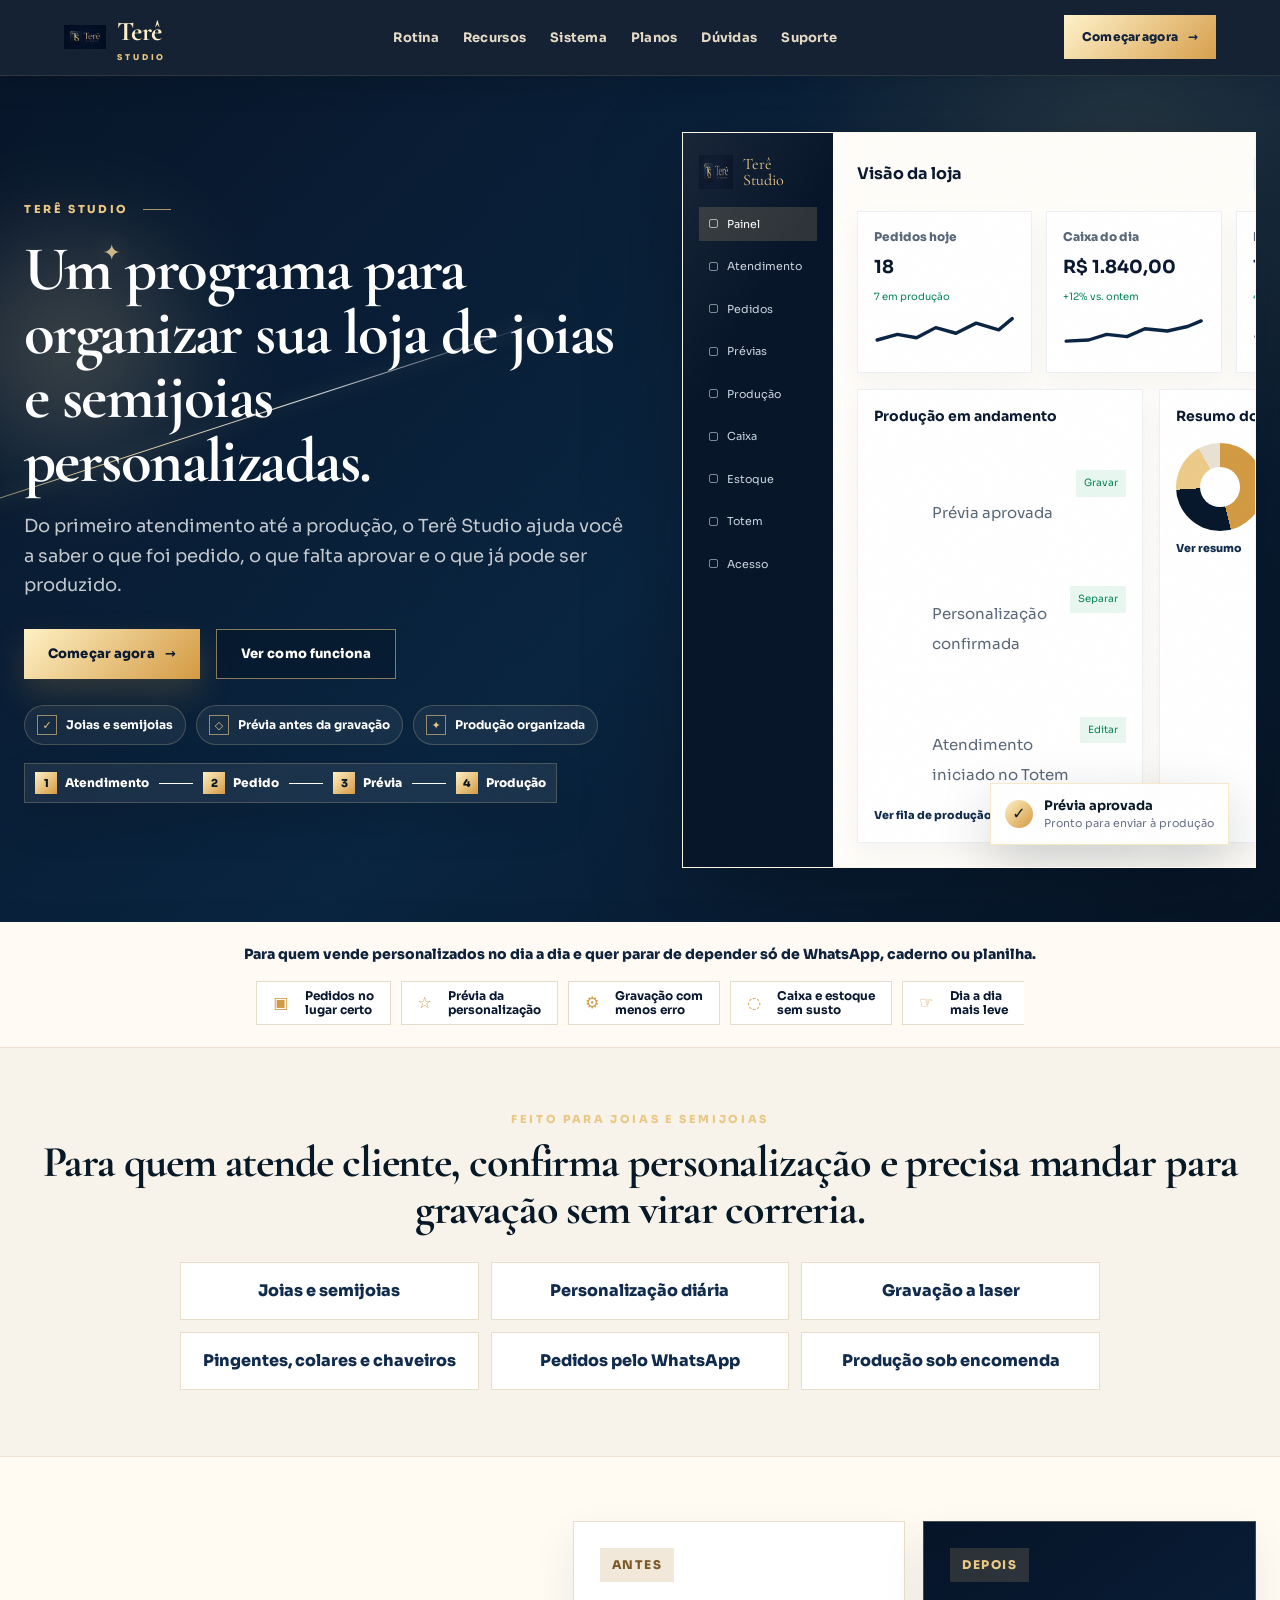
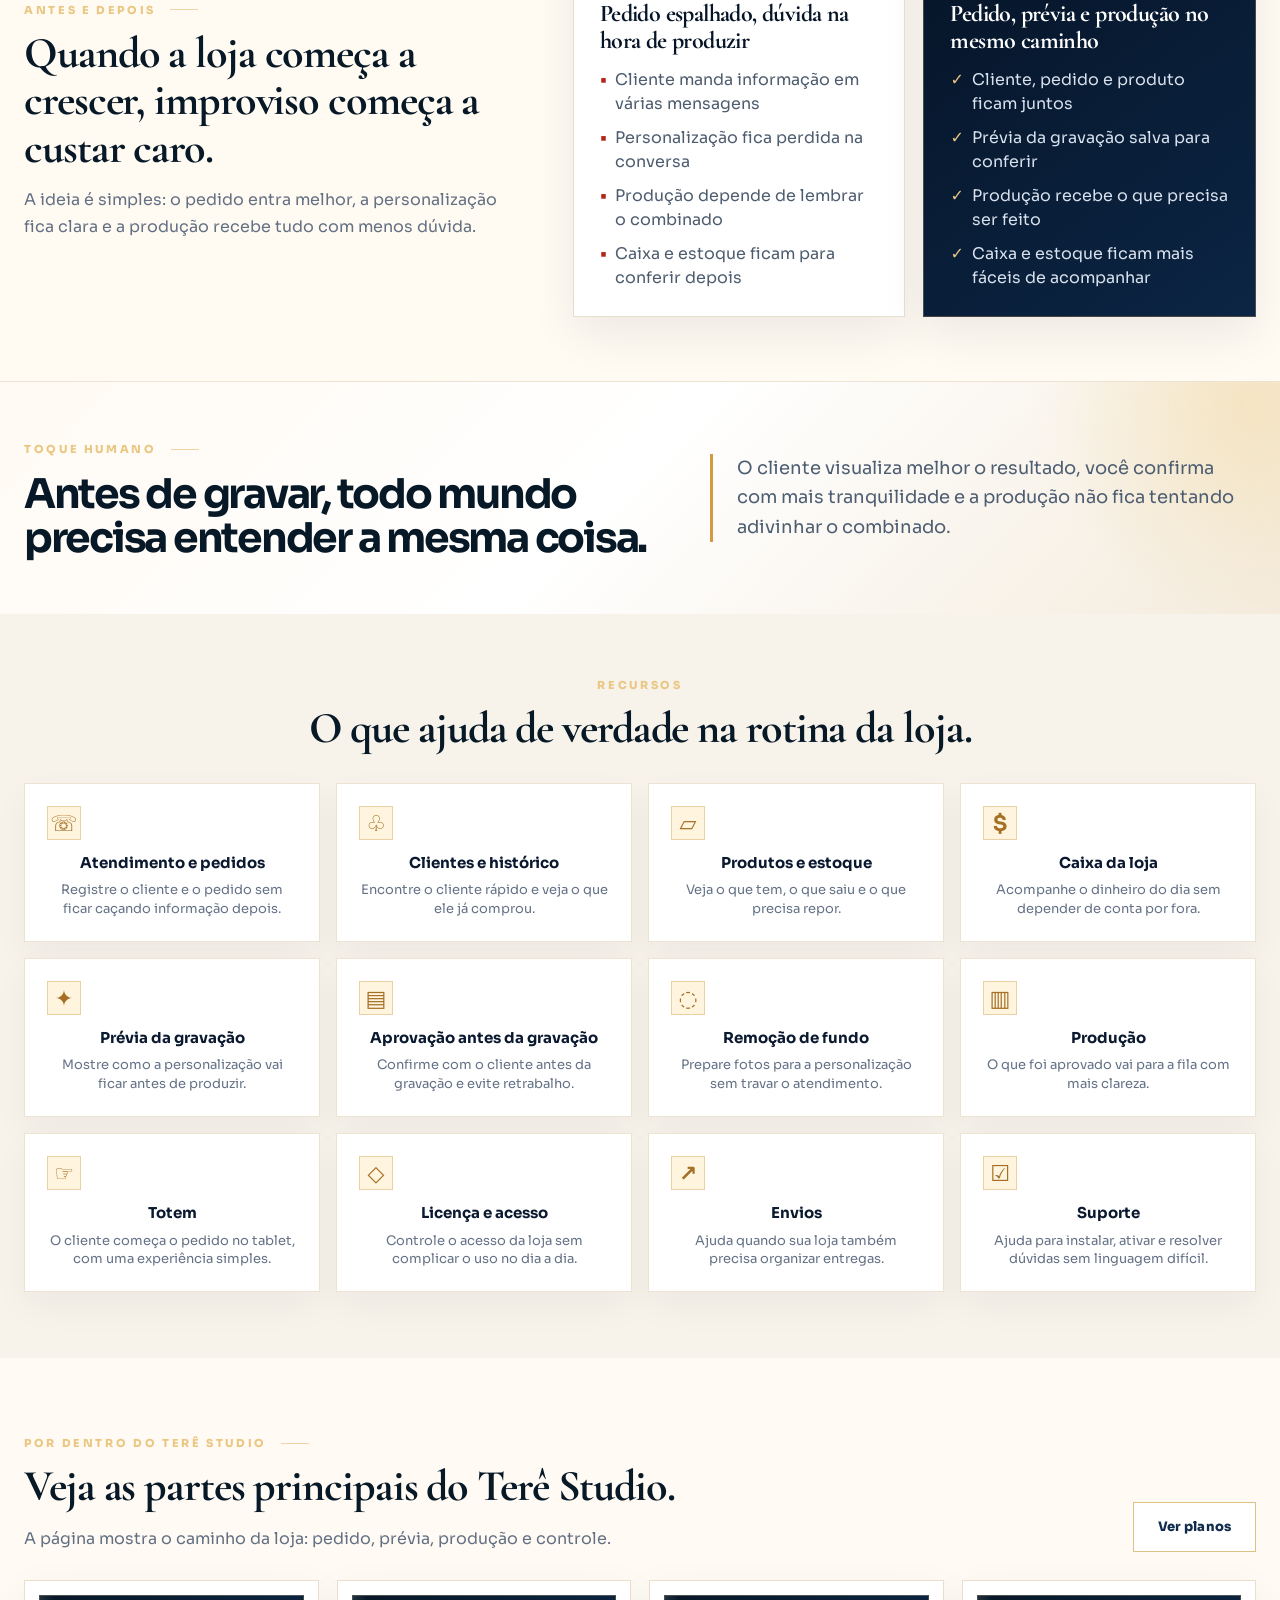
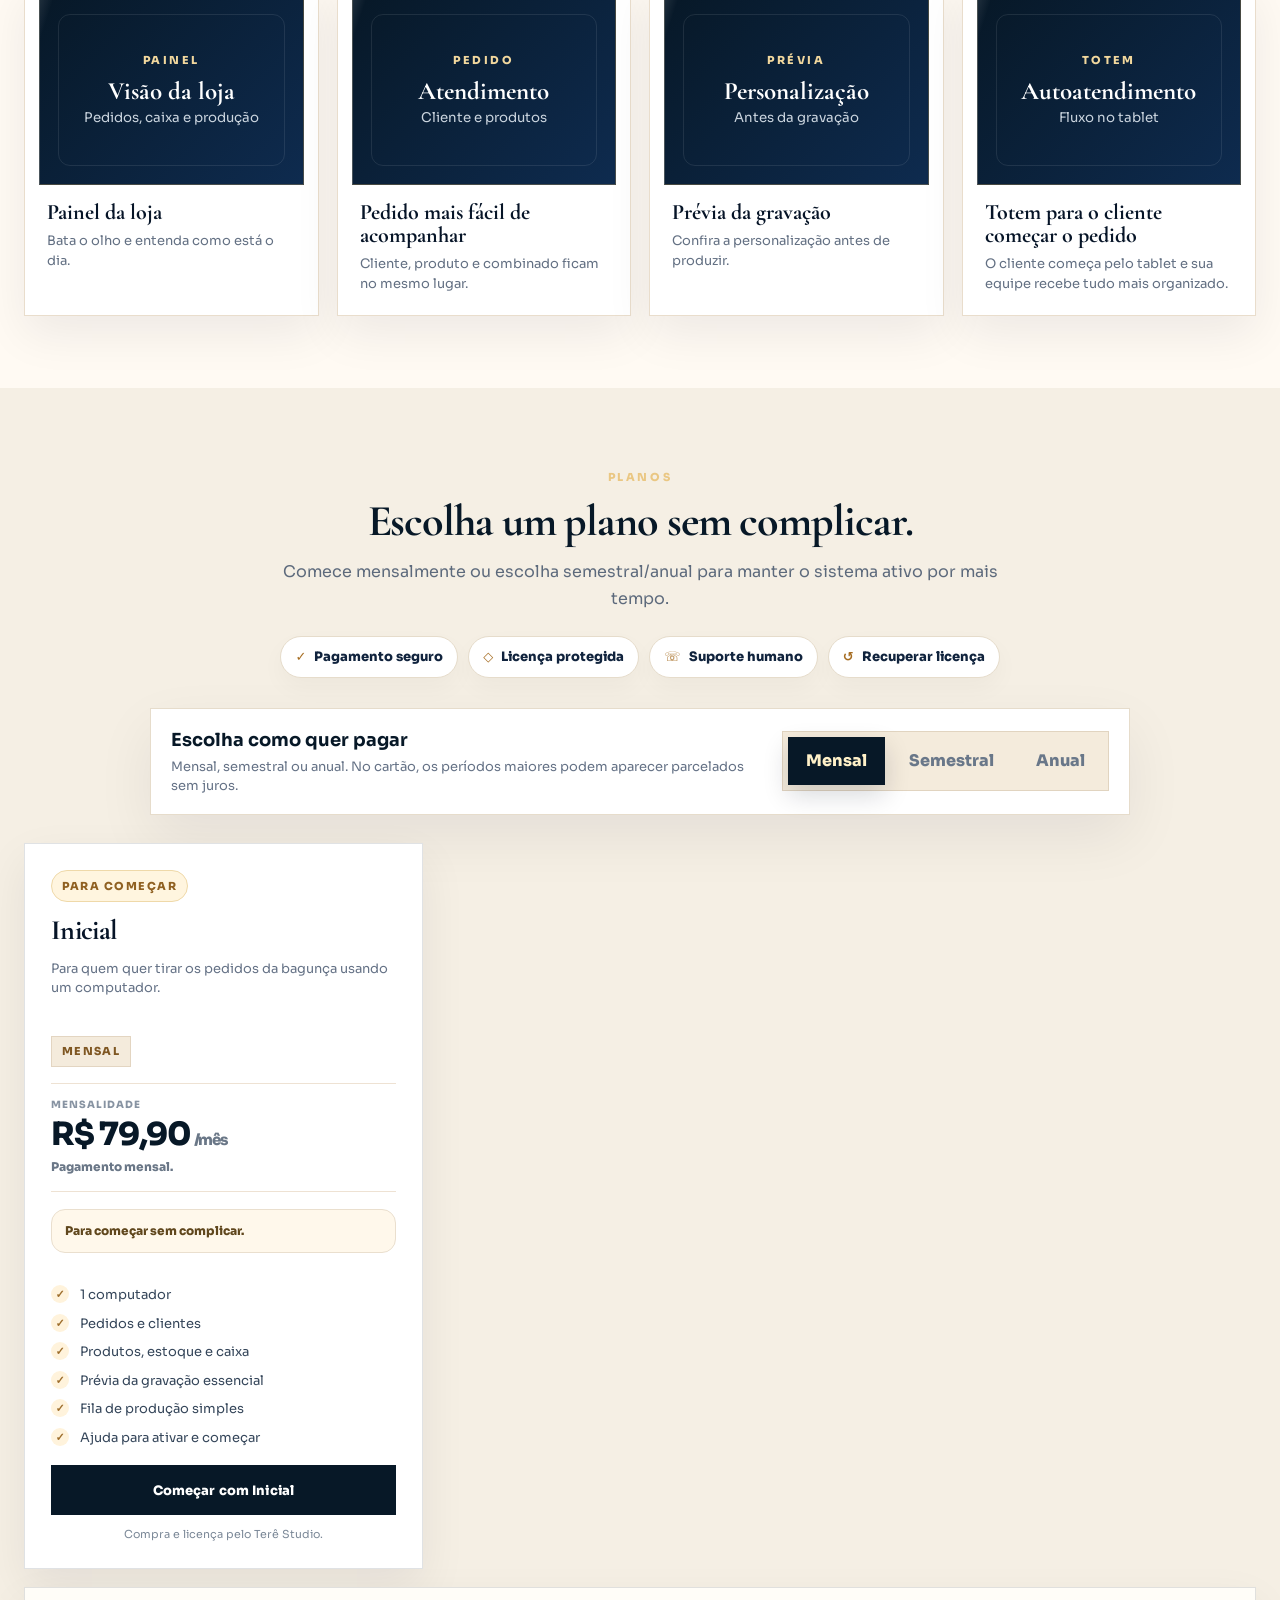
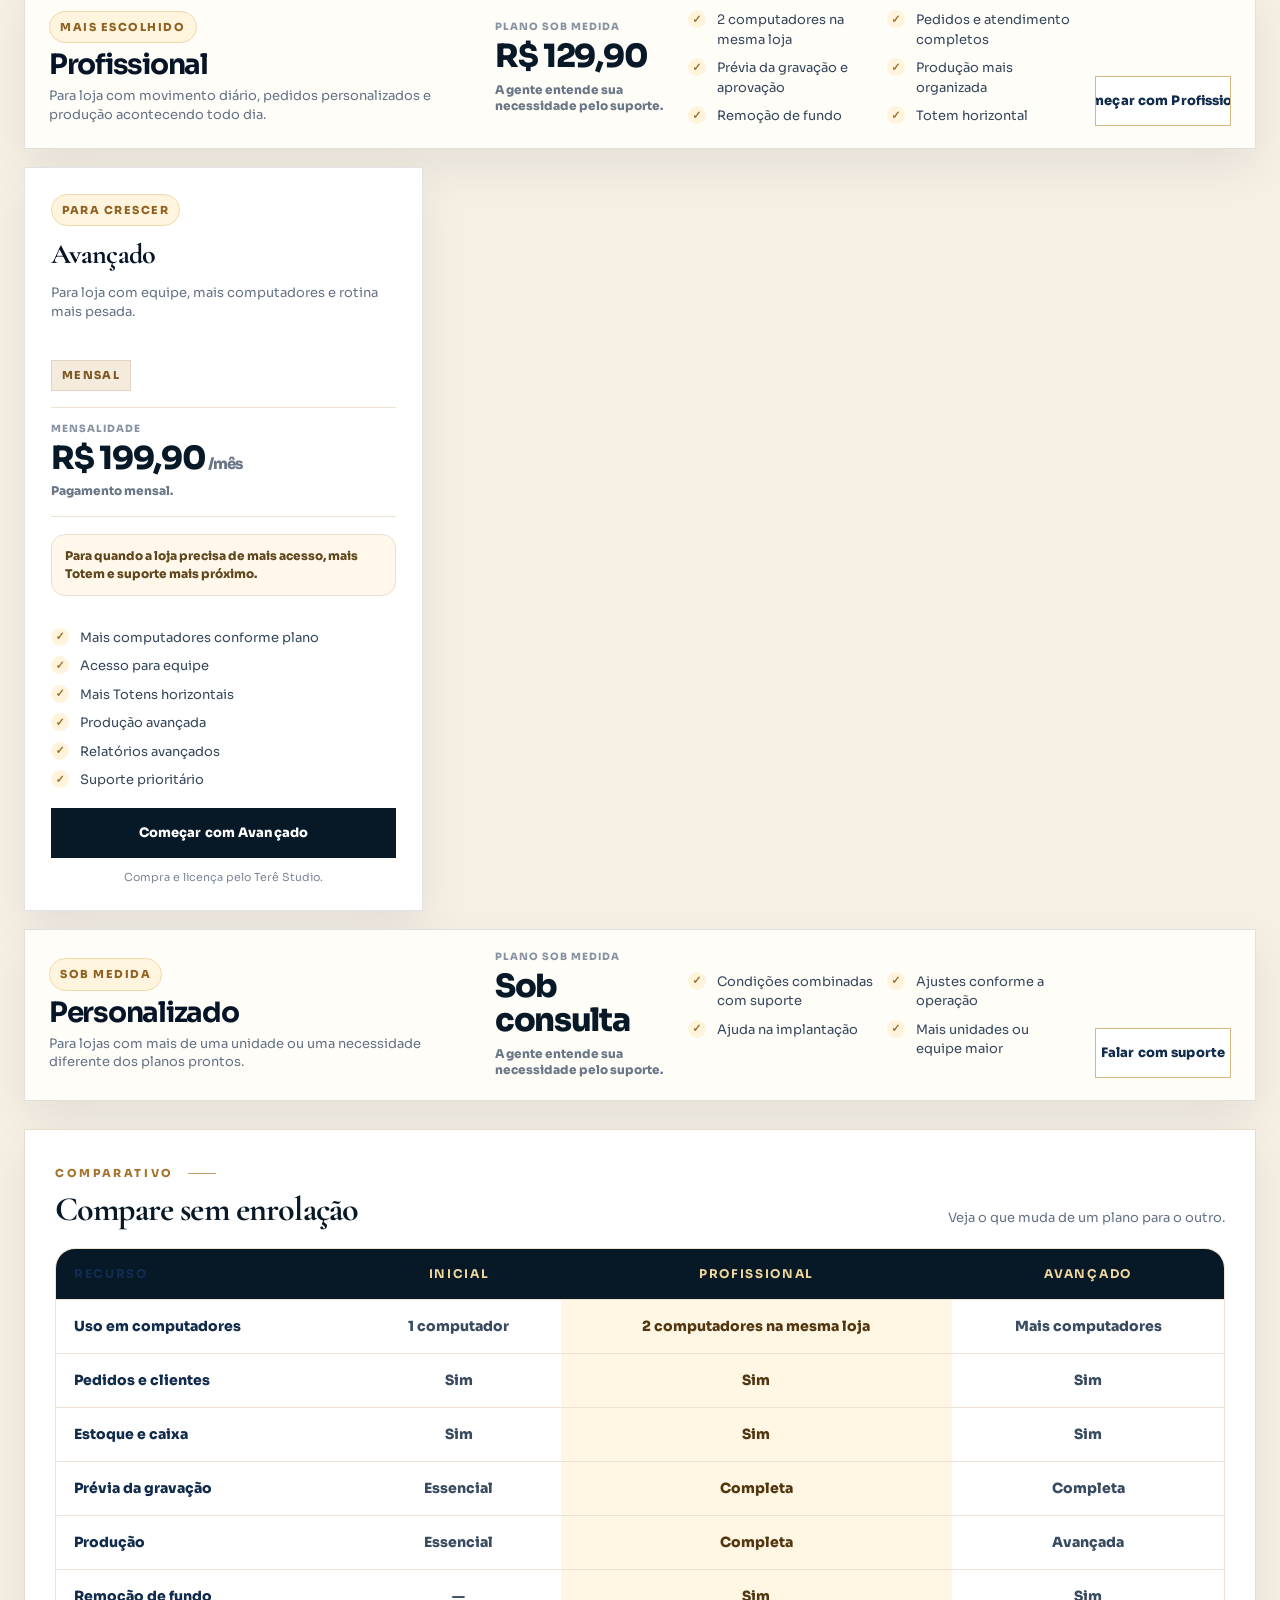
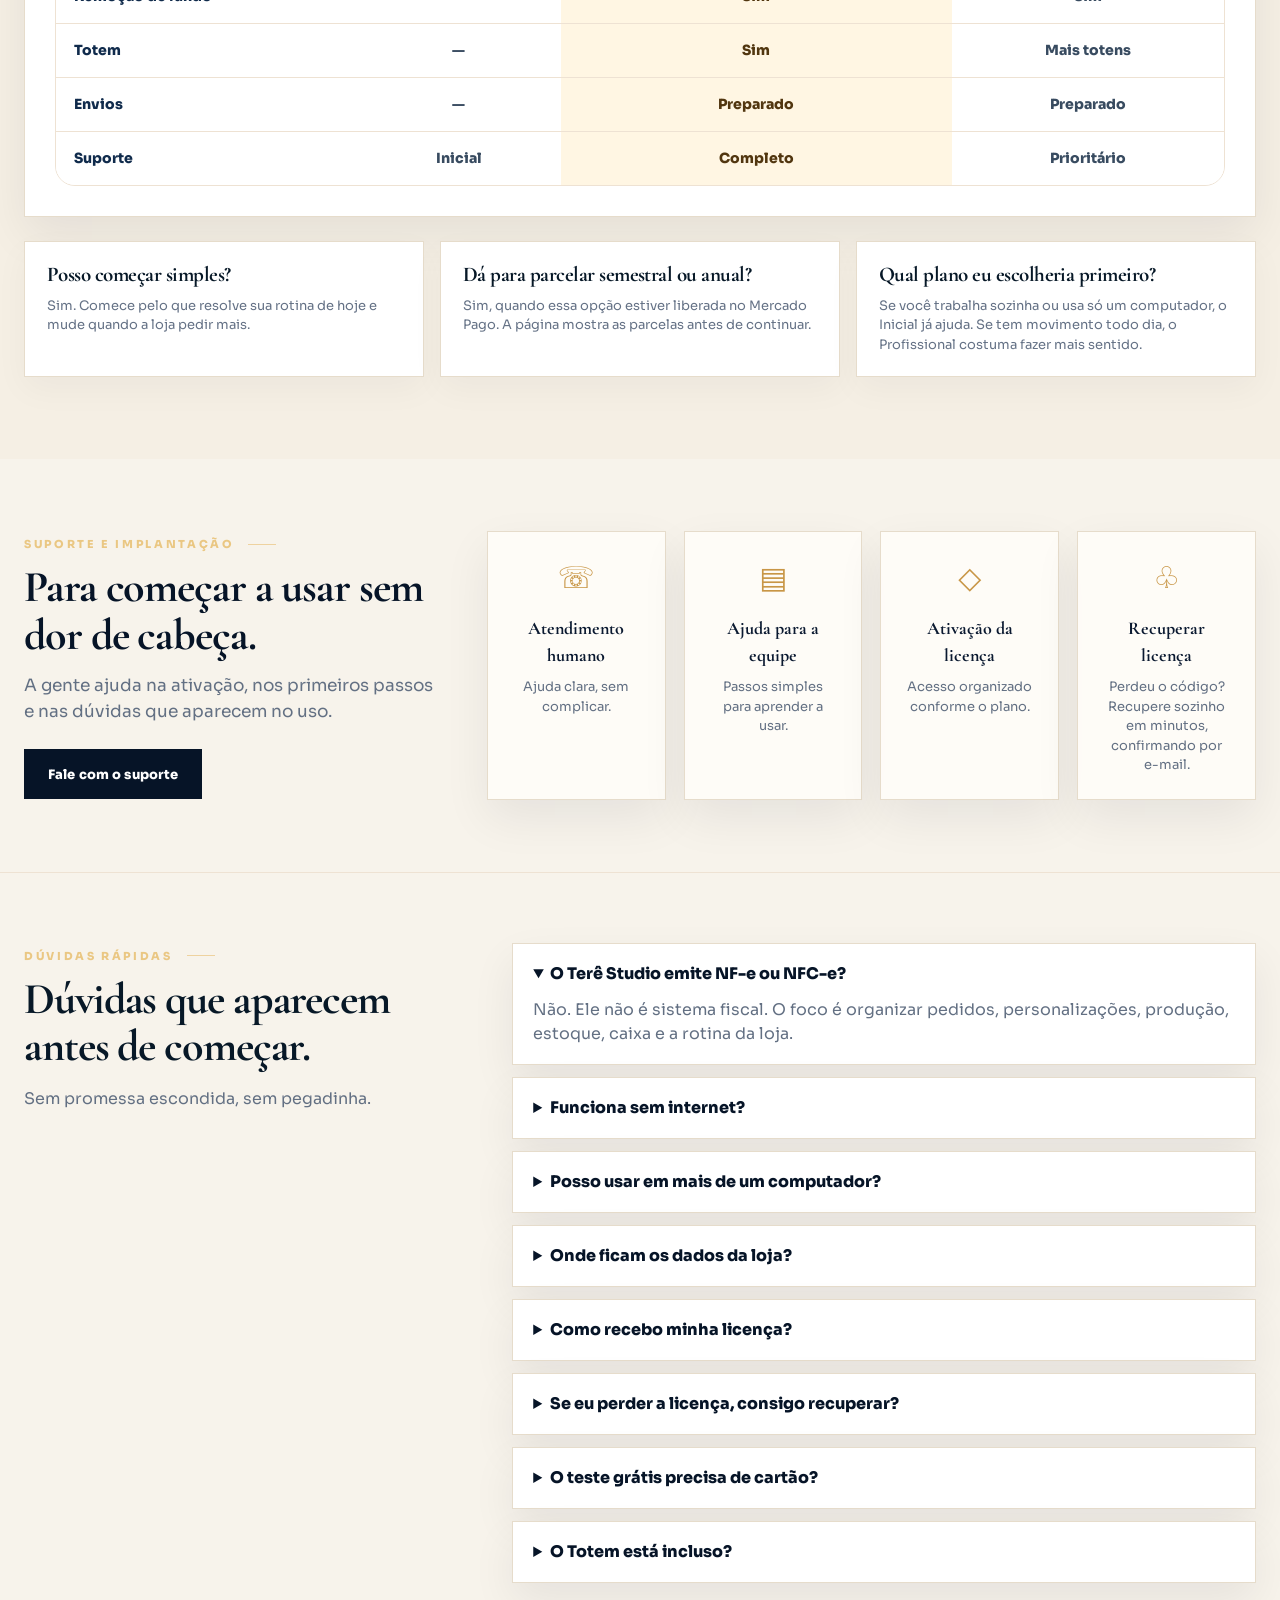
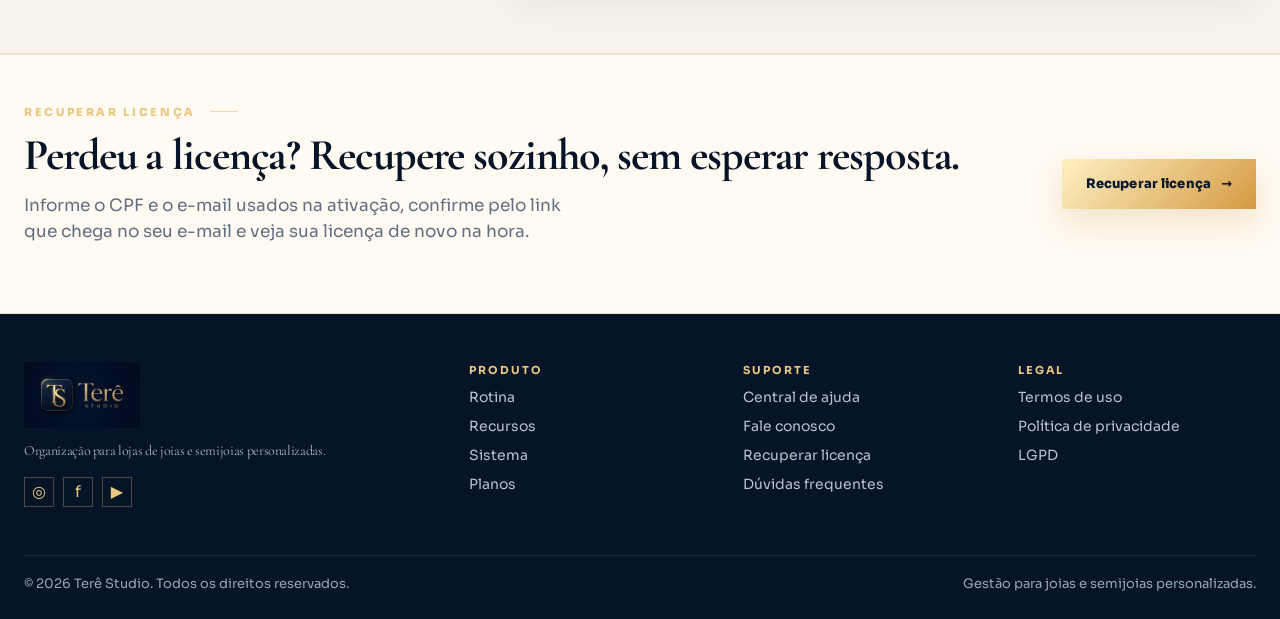
==== commit 521634f8: "Publica recuperação de licença self-service e corrige copy recover.js e o formulário em recuperar-li" ====
--- a/index.html
+++ b/index.html
@@ -392,7 +392,7 @@
         <article><b>☏</b><h3>Atendimento humano</h3><p>Ajuda clara, sem complicar.</p></article>
         <article><b>▤</b><h3>Ajuda para a equipe</h3><p>Passos simples para aprender a usar.</p></article>
         <article><b>◇</b><h3>Ativação da licença</h3><p>Acesso organizado conforme o plano.</p></article>
-        <article><b>♧</b><h3>Recuperar licença</h3><p>Se perder o código, o suporte ajuda a localizar.</p></article>
+        <article><b>♧</b><h3>Recuperar licença</h3><p>Perdeu o código? Recupere sozinho em minutos, confirmando por e-mail.</p></article>
       </div>
     </section>
 
@@ -409,7 +409,7 @@
           <details><summary>Posso usar em mais de um computador?</summary><p>Sim, conforme o plano. Alguns planos permitem usar mais de um computador na mesma loja.</p></details>
           <details><summary>Onde ficam os dados da loja?</summary><p>A rotina da loja fica no sistema instalado. Plano e licença são tratados pelos canais oficiais.</p></details>
           <details><summary>Como recebo minha licença?</summary><p>Depois da confirmação, a licença aparece uma vez. Guarde o código com cuidado.</p></details>
-          <details><summary>Se eu perder a licença, consigo recuperar?</summary><p>Sim. O suporte confere os dados da ativação e ajuda na recuperação.</p></details>
+          <details><summary>Se eu perder a licença, consigo recuperar?</summary><p>Sim, sozinho e na hora: informe o CPF e o e-mail usados na ativação, confirme pelo link que chega no seu e-mail e sua licença aparece de novo na tela.</p></details>
           <details><summary>O teste grátis precisa de cartão?</summary><p>Quando estiver disponível, as condições aparecem no plano ou são confirmadas pelo suporte.</p></details>
           <details><summary>O Totem está incluso?</summary><p>O Totem entra conforme o plano. Ele foi pensado para o cliente começar o pedido no tablet.</p></details>
         </div>
@@ -420,8 +420,8 @@
       <div class="section-shell recovery-grid">
         <div>
           <span class="eyebrow">Recuperar licença</span>
-          <h2>Perdeu a licença? O suporte ajuda a recuperar.</h2>
-          <p>Informe os dados usados na ativação para o suporte localizar seu código.</p>
+          <h2>Perdeu a licença? Recupere sozinho, sem esperar resposta.</h2>
+          <p>Informe o CPF e o e-mail usados na ativação, confirme pelo link que chega no seu e-mail e veja sua licença de novo na hora.</p>
         </div>
         <a class="btn btn-gold" href="recuperar-licenca.html">Recuperar licença <span>→</span></a>
       </div>
